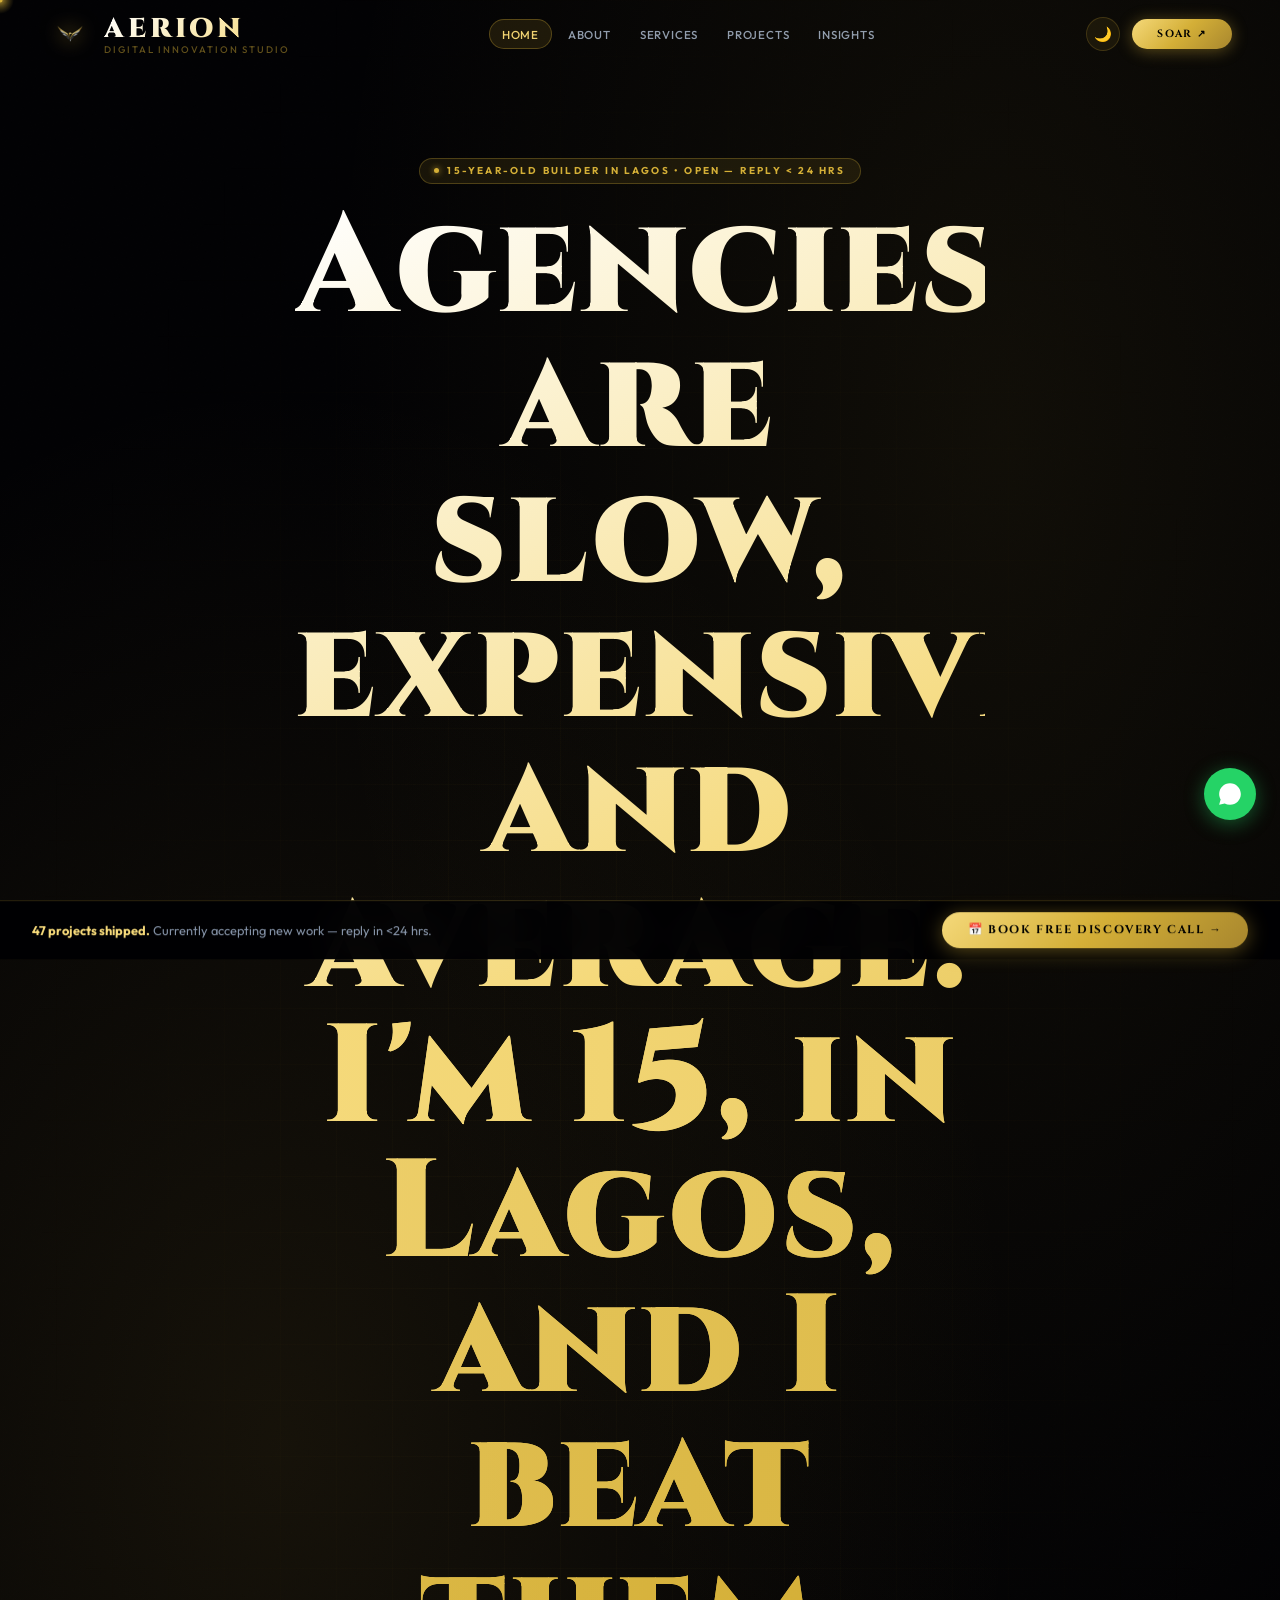
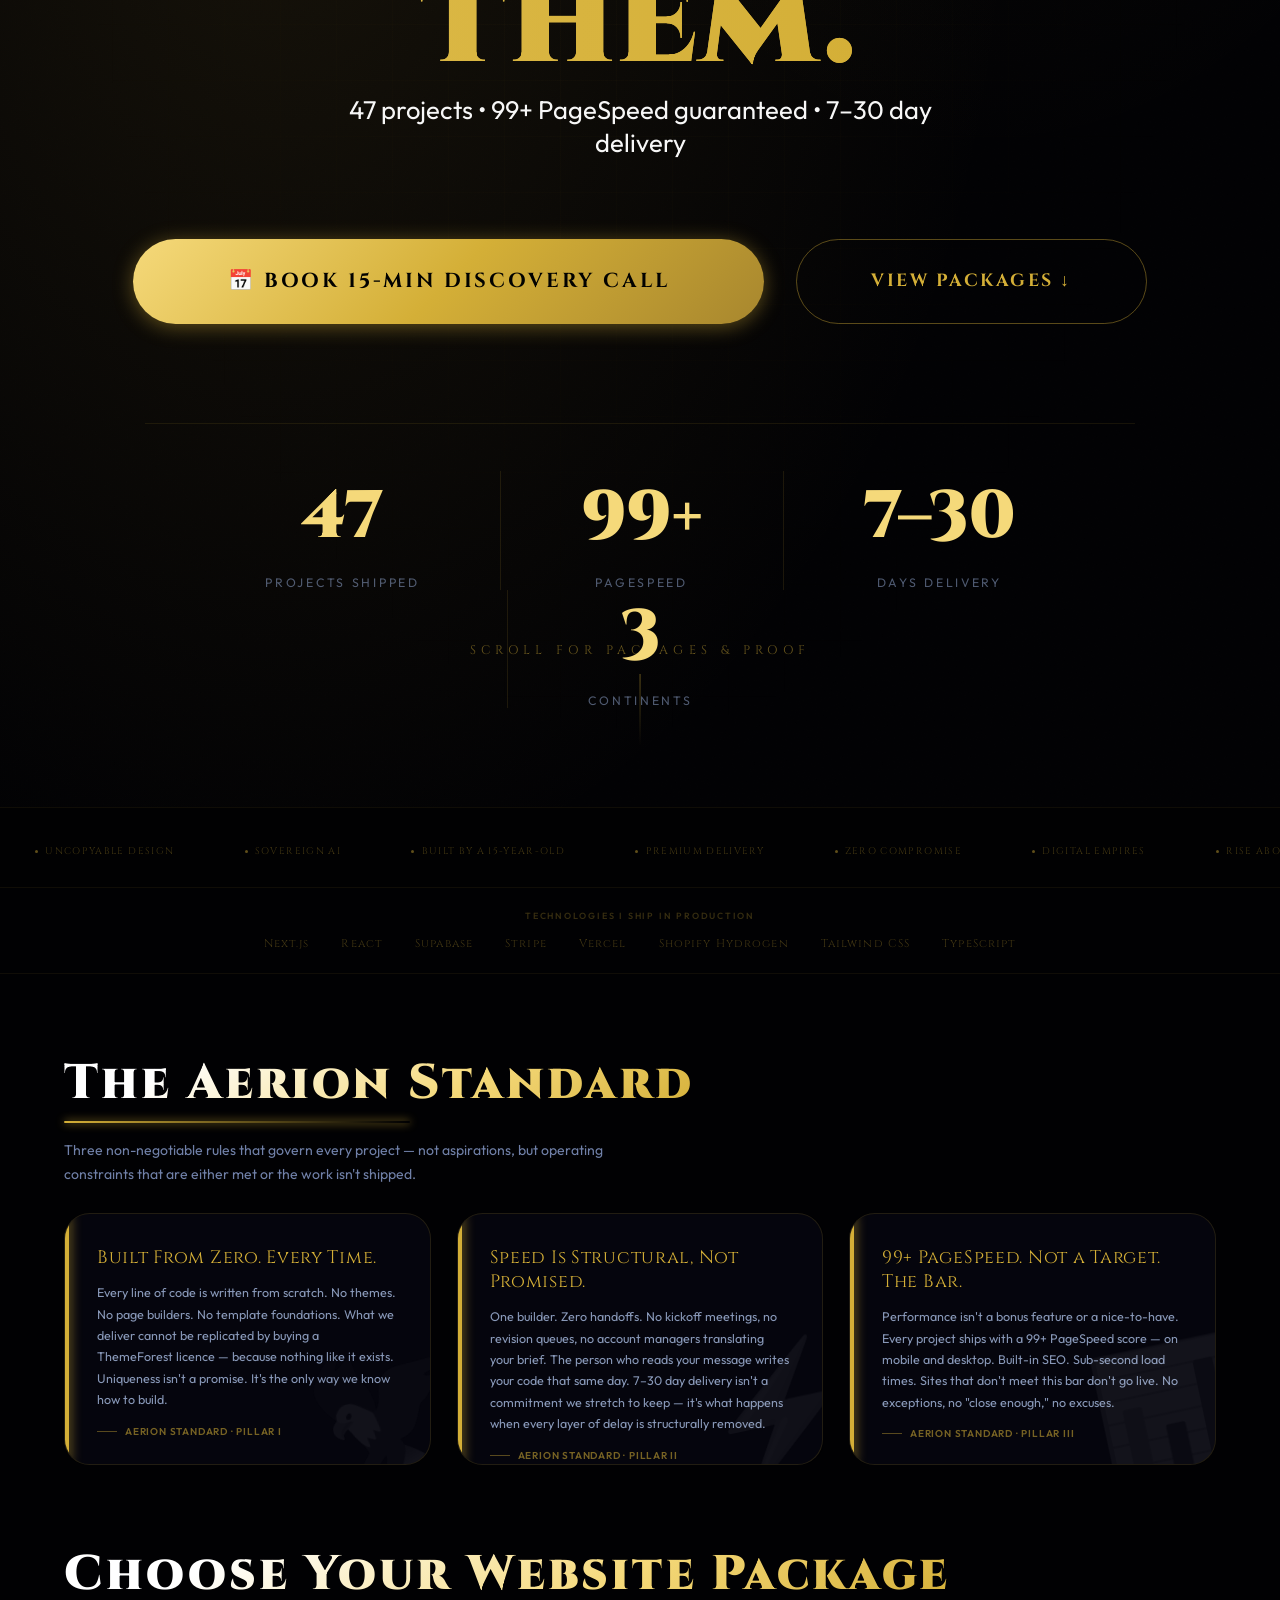
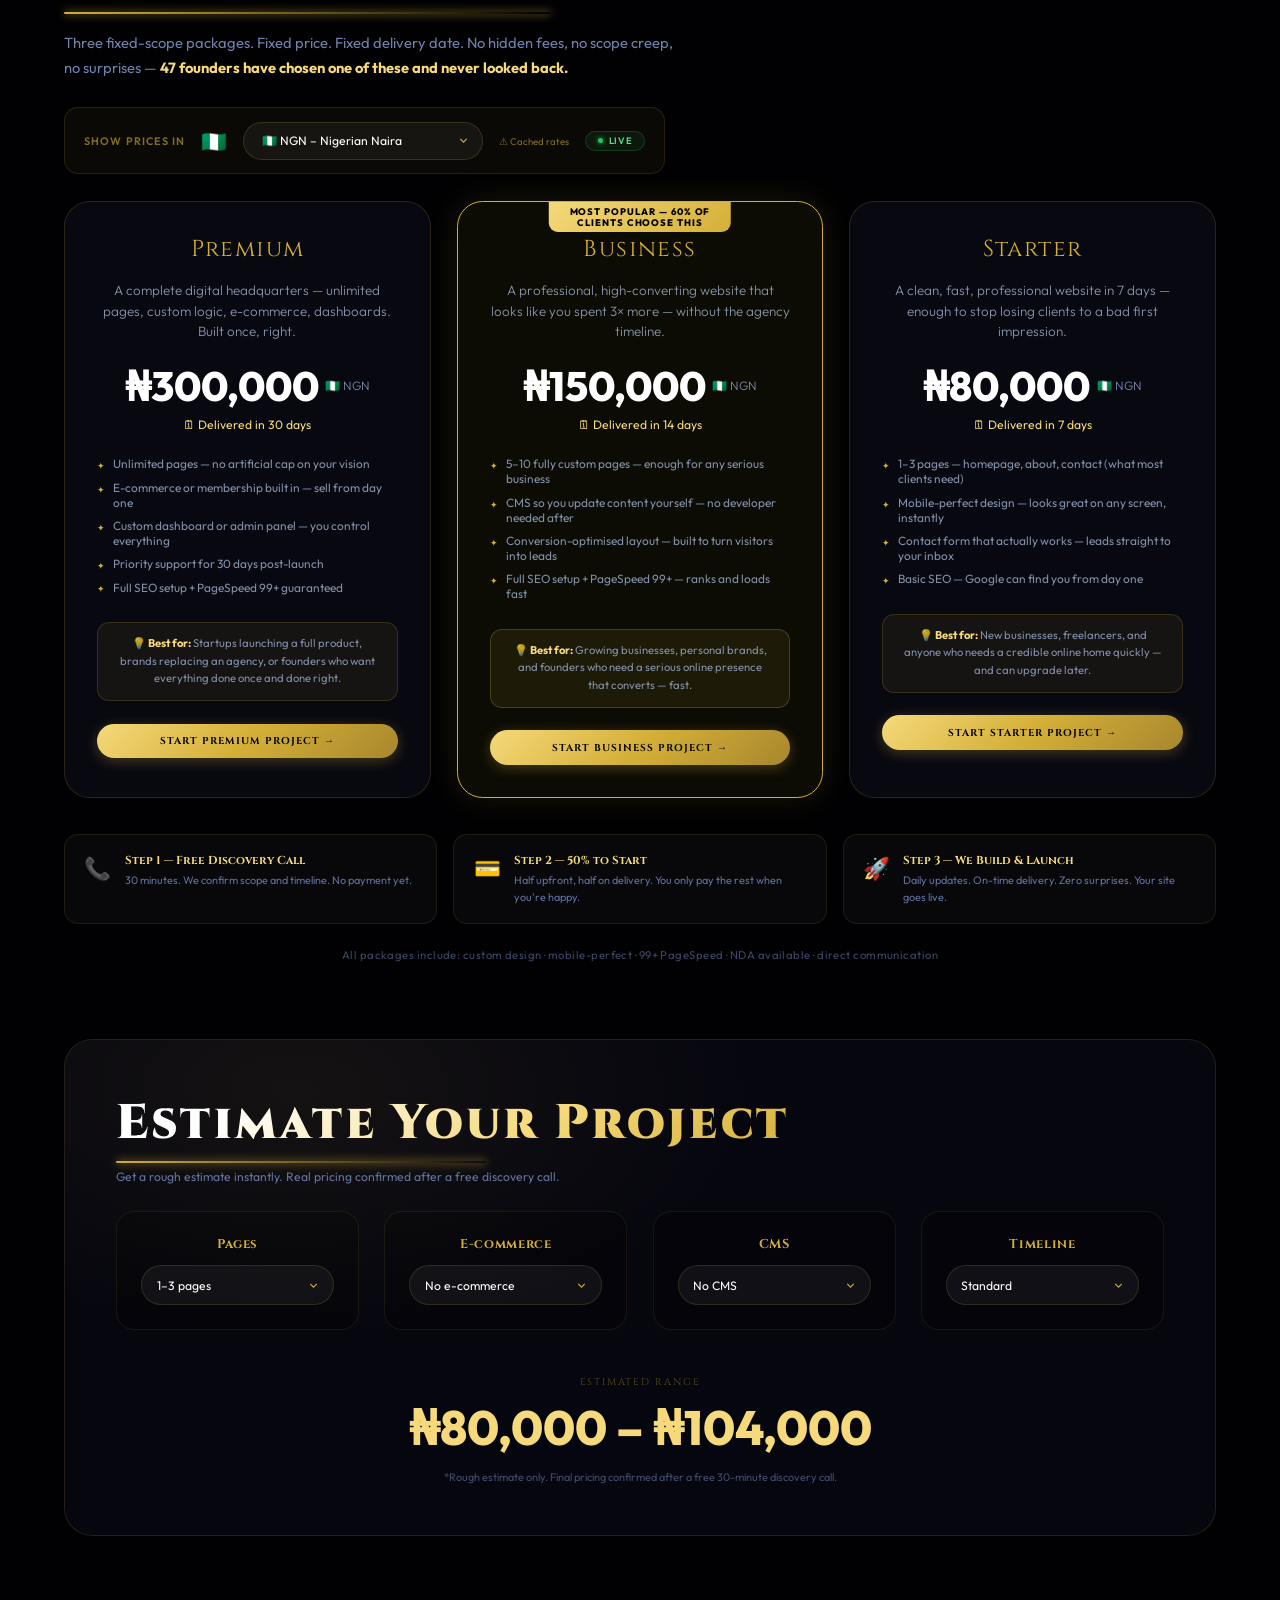
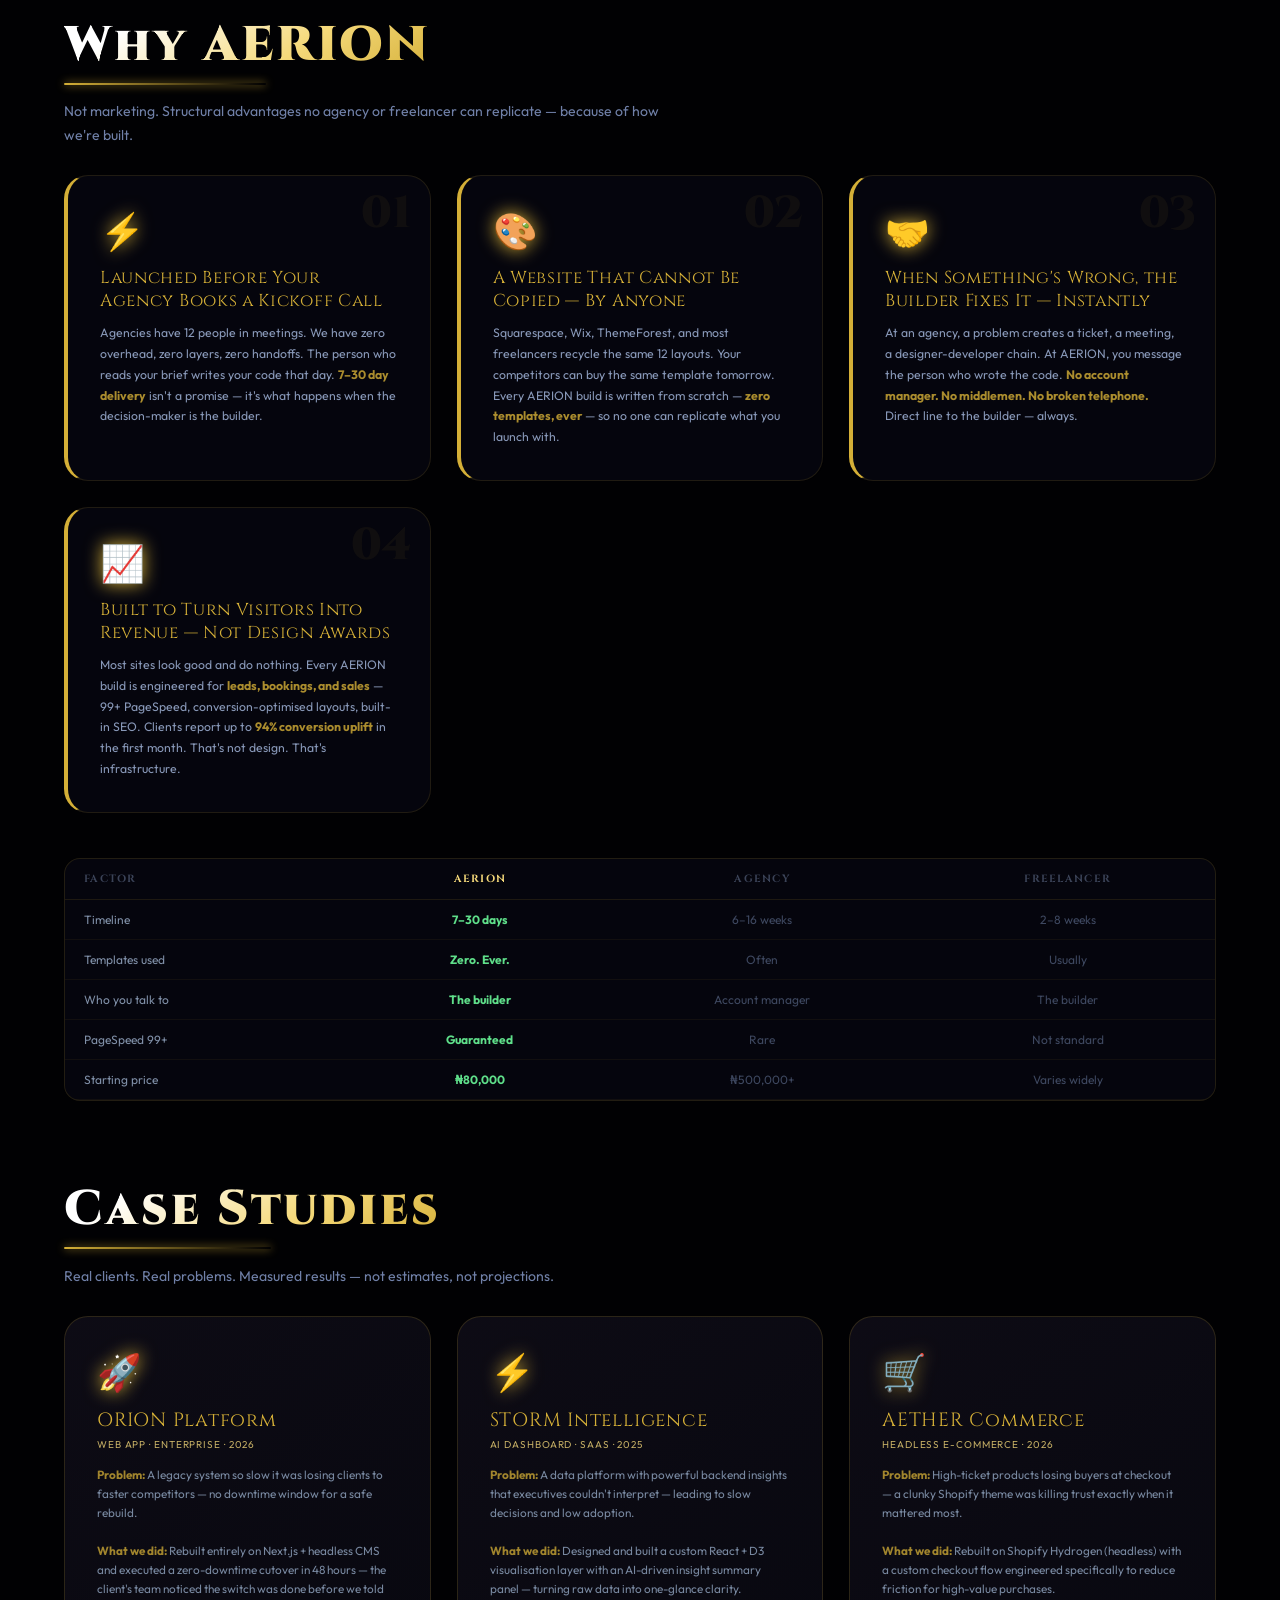
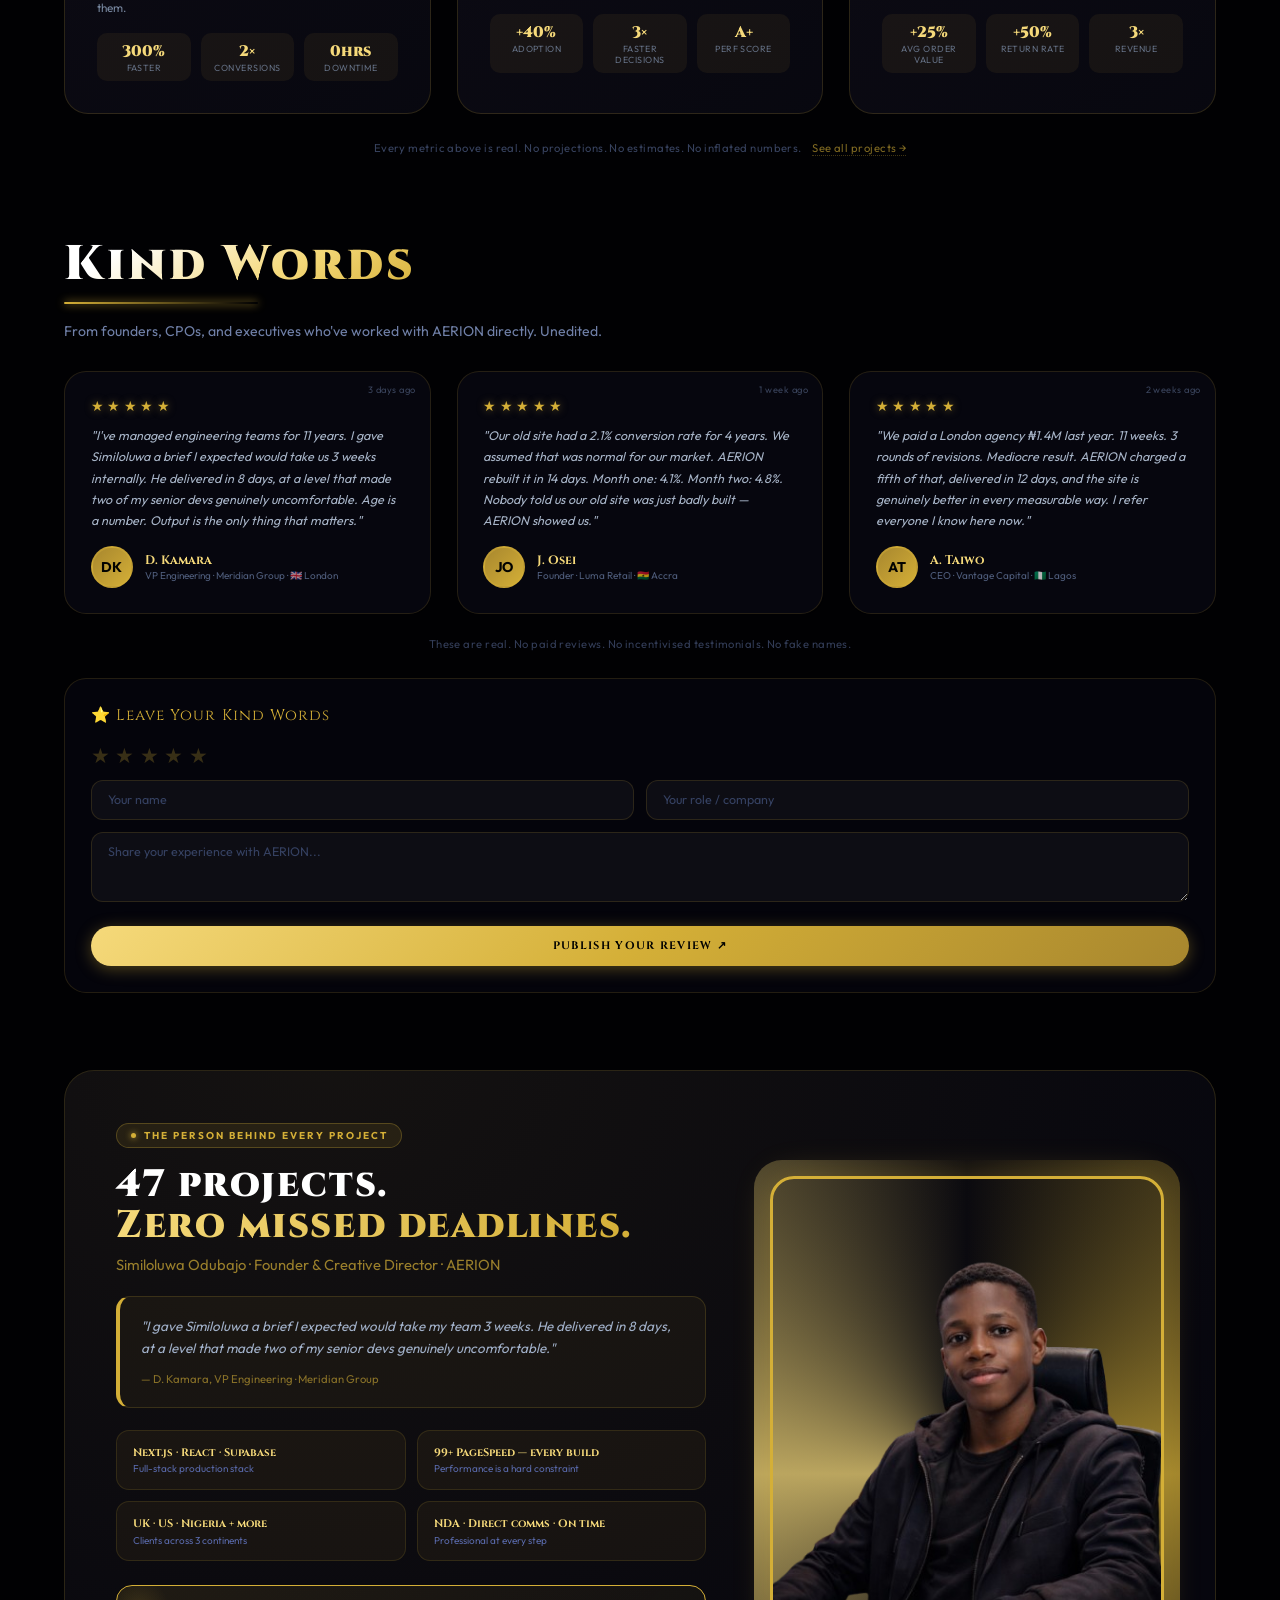
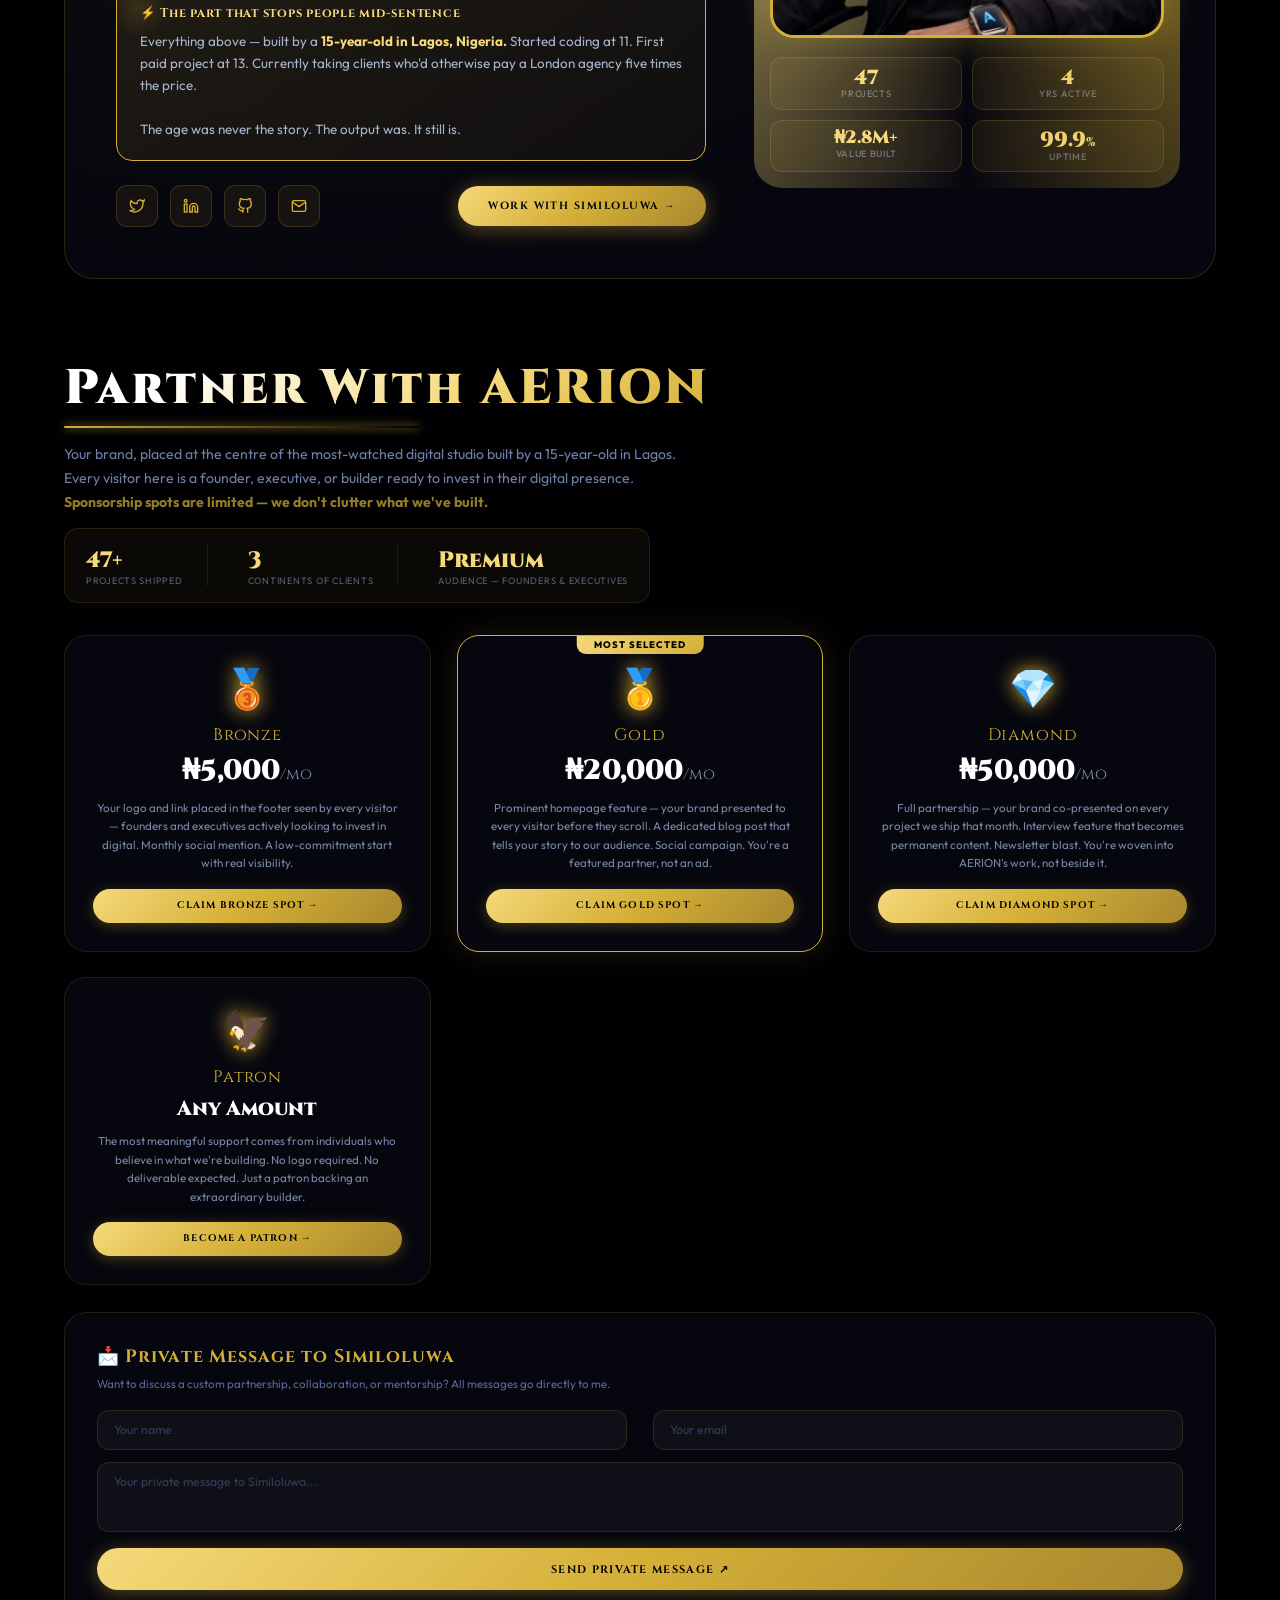
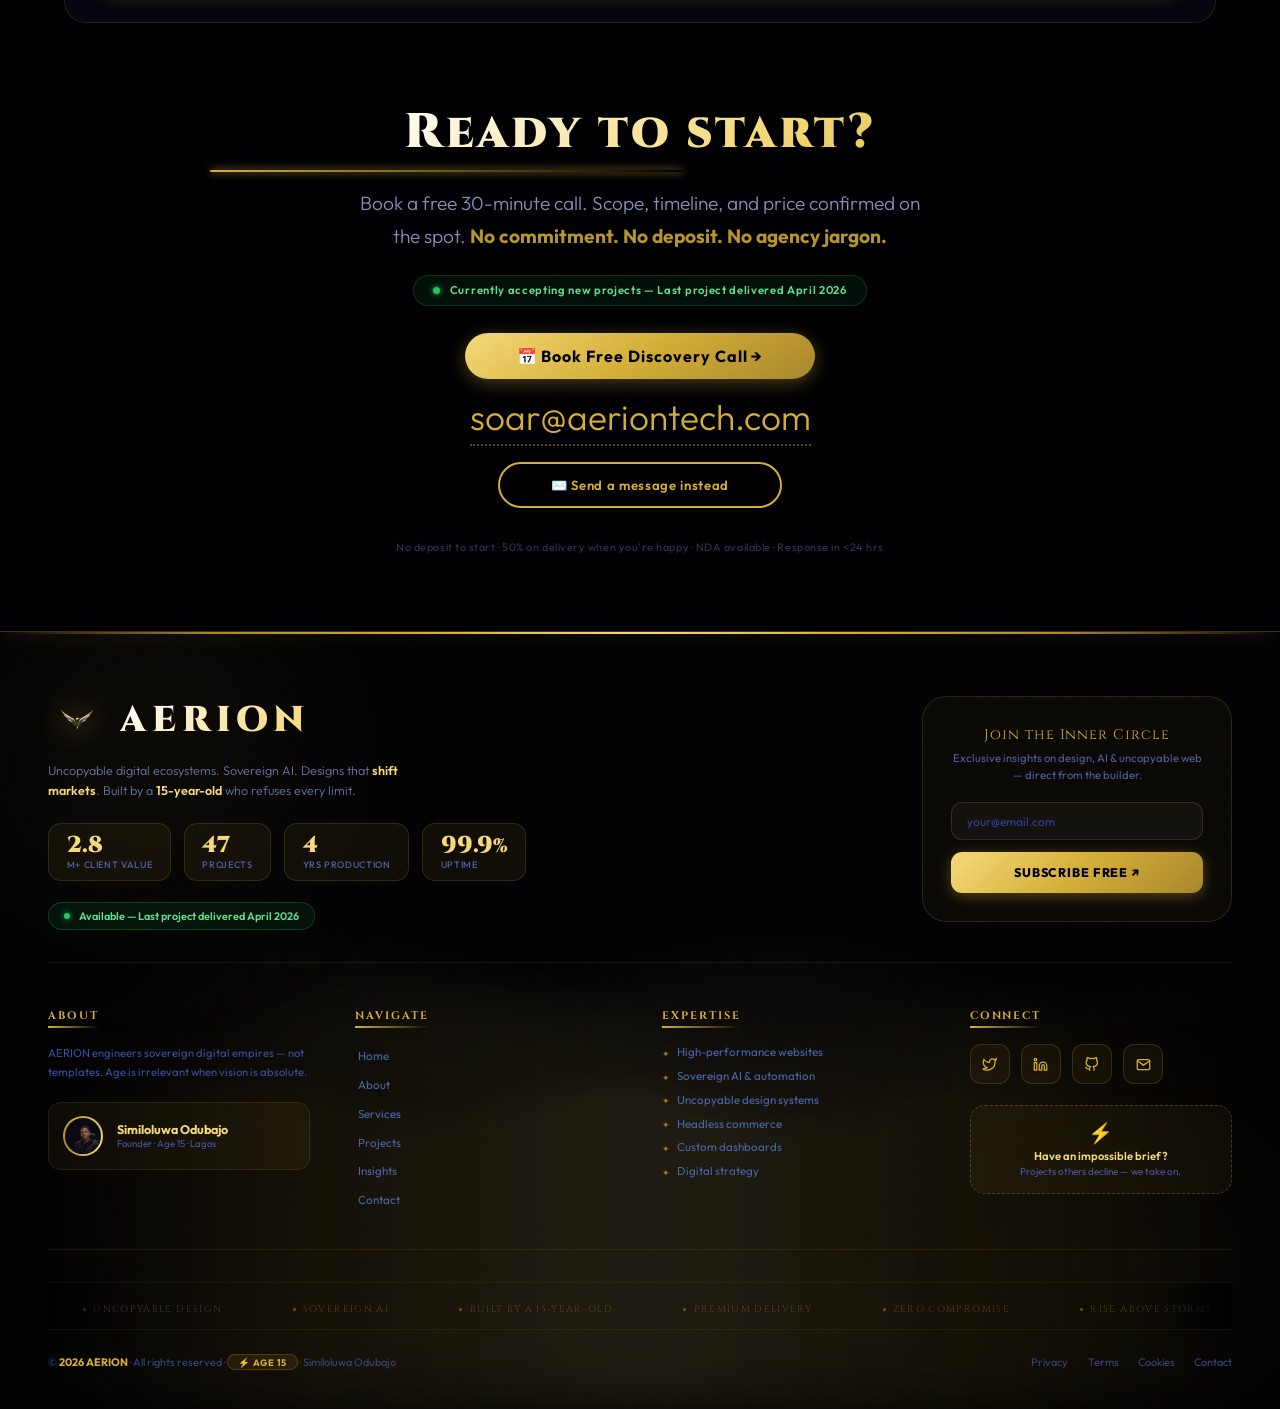
==== index.html @ d08a5869 "Update hero section text and styles in index.html" ====
<!DOCTYPE html>
<html lang="en">
<head>
<meta charset="UTF-8">
<meta name="viewport" content="width=device-width,initial-scale=1.0">
<title>AERION · Premium Custom Websites, Lagos — Rise Above Storms</title>
<meta name="description" content="Custom website design and development by Similoluwa Odubajo, Lagos. 47 projects shipped. 7–30 day delivery. 99+ PageSpeed. No templates, no agencies. Book a free discovery call.">
<meta name="keywords" content="web design Lagos, custom website Nigeria, fast website delivery, affordable web developer Nigeria, Next.js developer Lagos, premium web design Africa">
<meta property="og:title" content="AERION — Premium Custom Websites, Lagos">
<meta property="og:description" content="47 projects. 7–30 day delivery. 99+ PageSpeed. No templates, no agencies, no delays. Built by a 15-year-old from Lagos.">
<meta property="og:type" content="website">
<meta property="og:image" content="assets/sleek-golden-eagle-emblem.png">
<link rel="icon" href="assets/sleek-golden-eagle-emblem.png">

<!-- OPTIMISED FONT LOADING — no render-blocking -->
<link rel="preconnect" href="https://fonts.googleapis.com">
<link rel="preconnect" href="https://fonts.gstatic.com" crossorigin>
<link rel="preload" as="style" href="https://fonts.googleapis.com/css2?family=Cinzel:wght@700;900&family=Outfit:wght@300;400;500;700;900&display=swap" onload="this.onload=null;this.rel='stylesheet'">
<noscript><link rel="stylesheet" href="https://fonts.googleapis.com/css2?family=Cinzel:wght@700;900&family=Outfit:wght@300;400;500;700;900&display=swap"></noscript>

<style>
/* ═══════════════════════════════════════════════════════════
   AERION 2100 — WORLD-CLASS HOMEPAGE
   ═══════════════════════════════════════════════════════════ */
:root{
  --g:#D4AF37;--gl:#f5d97a;--gd:#a8872e;--gu:#fff5c0;
  --bg:#010103;--bg2:#050508;
  --glass:rgba(255,255,255,.04);--gb:rgba(212,175,55,.18);
  --sp:cubic-bezier(.34,1.56,.64,1);
  --eo:cubic-bezier(.2,.9,.4,1);
  --ec:cubic-bezier(.76,0,.24,1);
  --nh:68px;
}
*{margin:0;padding:0;box-sizing:border-box;}
html{overflow-x:hidden;scroll-behavior:smooth;}
body{background:var(--bg);color:#ecf0f8;font-family:'Outfit',sans-serif;-webkit-font-smoothing:antialiased;overflow-x:hidden;}
::selection{background:var(--g);color:#010103;}
::-webkit-scrollbar{width:4px;}
::-webkit-scrollbar-track{background:var(--bg);}
::-webkit-scrollbar-thumb{background:linear-gradient(var(--g),var(--gd));border-radius:4px;}
.ss-slide,.sa,.reveal-item{will-change:opacity,transform;}

/* ── SCROLL PROGRESS ── */
#spb{position:fixed;top:0;left:0;height:2px;width:0;background:linear-gradient(90deg,var(--gd),var(--g),var(--gl));z-index:99999;box-shadow:0 0 8px var(--g);pointer-events:none;}

/* ── CURSOR (desktop only) ── */
.co{position:fixed;width:28px;height:28px;border-radius:50%;background:radial-gradient(circle,rgba(212,175,55,.6),transparent 70%);pointer-events:none;z-index:9998;transform:translate(-50%,-50%);mix-blend-mode:screen;transition:width .15s,height .15s;}
.co.lg{width:64px;height:64px;background:radial-gradient(circle,rgba(212,175,55,.4),transparent 70%);}
.cd{position:fixed;width:5px;height:5px;border-radius:50%;background:var(--g);pointer-events:none;z-index:9999;transform:translate(-50%,-50%);box-shadow:0 0 6px var(--g);}
@media(max-width:768px){.co,.cd{display:none;}}
@media(min-width:769px){body{cursor:none;}}

/* ══ NAVBAR ══ */
.nb{position:fixed;top:0;left:0;right:0;height:var(--nh);z-index:1000;display:flex;align-items:center;justify-content:space-between;padding:0 clamp(1rem,4vw,3rem);transition:background .5s,border-color .5s,box-shadow .5s;}
.nb.on{background:rgba(1,1,3,.93);backdrop-filter:blur(24px);border-bottom:1px solid rgba(212,175,55,.2);box-shadow:0 4px 40px rgba(0,0,0,.7);}
.nb-scan{position:absolute;bottom:0;left:0;right:0;height:1px;background:linear-gradient(90deg,transparent,var(--g),var(--gl),var(--g),transparent);transform:scaleX(0);transform-origin:left;transition:transform .8s var(--eo);box-shadow:0 0 10px var(--g);}
.nb.on .nb-scan{transform:scaleX(1);}
.nb-logo{display:flex;align-items:center;gap:.75rem;text-decoration:none;flex-shrink:0;}
.nb-logo img{width:44px;height:44px;object-fit:contain;filter:drop-shadow(0 0 10px rgba(212,175,55,.8));animation:lf 4s ease-in-out infinite;}
@keyframes lf{0%,100%{transform:translateY(0);}50%{transform:translateY(-4px);filter:drop-shadow(0 0 20px rgba(212,175,55,1));}}
.nb-logo:hover img{animation:none;transform:scale(1.08) rotate(-4deg);}
.nb-txt{display:flex;flex-direction:column;line-height:1.1;}
.nb-name{font-family:'Cinzel',serif;font-size:clamp(1.2rem,2.5vw,1.7rem);font-weight:900;letter-spacing:.14em;background:linear-gradient(135deg,#fff,var(--gl),var(--g));-webkit-background-clip:text;background-clip:text;-webkit-text-fill-color:transparent;background-size:200% auto;animation:sh 5s linear infinite;}
@keyframes sh{0%{background-position:0%}100%{background-position:200%}}
.nb-sub{font-size:clamp(.48rem,.75vw,.6rem);letter-spacing:.2em;text-transform:uppercase;color:rgba(212,175,55,.45);font-weight:500;}
.nb-links{display:flex;align-items:center;gap:.2rem;}
.nb-link{color:rgba(180,195,215,.8);text-decoration:none;font-size:clamp(.72rem,.85vw,.87rem);font-weight:500;letter-spacing:.07em;text-transform:uppercase;padding:.48rem clamp(.5rem,1vw,.95rem);border-radius:40px;position:relative;transition:color .3s;white-space:nowrap;}
.nb-link::before{content:'';position:absolute;inset:0;border-radius:40px;background:rgba(212,175,55,.08);border:1px solid transparent;opacity:0;transform:scale(.85);transition:opacity .3s var(--sp),transform .3s var(--sp);}
.nb-link:hover{color:#fff;}.nb-link:hover::before{opacity:1;transform:scale(1);border-color:rgba(212,175,55,.2);}
.nb-link.act{color:var(--gl);}.nb-link.act::before{opacity:1;transform:scale(1);background:rgba(212,175,55,.12);border-color:rgba(212,175,55,.32);}
.nb-r{display:flex;align-items:center;gap:.7rem;flex-shrink:0;}
.nb-cta{position:relative;display:inline-flex;align-items:center;gap:.4rem;padding:clamp(.5rem,.9vh,.7rem) clamp(1rem,2vw,1.7rem);font-family:'Cinzel',serif;font-size:clamp(.65rem,.8vw,.8rem);font-weight:700;letter-spacing:.13em;text-transform:uppercase;color:#020200;text-decoration:none;border:none;border-radius:100px;cursor:pointer;overflow:hidden;isolation:isolate;flex-shrink:0;white-space:nowrap;background:linear-gradient(135deg,var(--gl),var(--g),var(--gd));box-shadow:0 2px 16px rgba(212,175,55,.4);transition:transform .4s var(--sp),box-shadow .4s;animation:cg 3s ease-in-out infinite;}
@keyframes cg{0%,100%{box-shadow:0 2px 16px rgba(212,175,55,.35);}50%{box-shadow:0 2px 30px rgba(212,175,55,.7),0 0 12px rgba(245,217,122,.3);}}
.nb-cta:hover{transform:translateY(-2px) scale(1.06);box-shadow:0 6px 28px rgba(212,175,55,.65);animation:none;}
.nb-thm{width:34px;height:34px;background:rgba(212,175,55,.08);border:1px solid rgba(212,175,55,.2);border-radius:50%;display:flex;align-items:center;justify-content:center;cursor:pointer;font-size:.9rem;color:var(--g);transition:all .35s var(--sp);flex-shrink:0;}
.nb-thm:hover{background:rgba(212,175,55,.2);transform:rotate(20deg) scale(1.1);}
.nb-ham{display:none;flex-direction:column;gap:5px;width:38px;height:38px;background:rgba(212,175,55,.07);border:1px solid rgba(212,175,55,.2);border-radius:11px;cursor:pointer;align-items:center;justify-content:center;flex-shrink:0;transition:all .3s var(--sp);}
.nb-ham:hover{background:rgba(212,175,55,.18);border-color:var(--g);}
.hl{display:block;height:2px;background:var(--g);border-radius:2px;transition:transform .35s cubic-bezier(.68,-.55,.265,1.55),opacity .3s,width .3s;}
.hl1{width:20px;}.hl2{width:14px;}.hl3{width:17px;}
.nb-ham.op .hl1{transform:translateY(7px) rotate(45deg);width:20px;}
.nb-ham.op .hl2{opacity:0;transform:scaleX(0);}
.nb-ham.op .hl3{transform:translateY(-7px) rotate(-45deg);width:20px;}
@media(max-width:900px){.nb-ham{display:flex;}.nb-links{display:none;}}

/* MOBILE DRAWER */
.mob-ov{position:fixed;inset:0;background:rgba(0,0,0,.75);backdrop-filter:blur(5px);z-index:1998;opacity:0;visibility:hidden;transition:.35s;}
.mob-ov.op{opacity:1;visibility:visible;}
.mob-dr{position:fixed;top:0;right:-110%;bottom:0;width:min(320px,85vw);z-index:1999;display:flex;flex-direction:column;transition:right .45s var(--sp);}
.mob-dr.op{right:0;}
.mob-bg{position:absolute;inset:0;background:rgba(2,2,5,.97);backdrop-filter:blur(28px);border-left:1px solid rgba(212,175,55,.18);}
.mob-bg::before{content:'';position:absolute;top:-80px;right:-60px;width:260px;height:260px;border-radius:50%;background:radial-gradient(circle,rgba(212,175,55,.07),transparent 70%);animation:ob 7s ease-in-out infinite;}
@keyframes ob{0%,100%{transform:scale(1);}50%{transform:scale(1.25);}}
.mob-in{position:relative;z-index:2;display:flex;flex-direction:column;height:100%;padding:0 1.8rem 1.8rem;}
.mob-hd{display:flex;align-items:center;justify-content:space-between;padding:1.4rem 0 1.6rem;border-bottom:1px solid rgba(212,175,55,.1);}
.mob-logo{display:flex;align-items:center;gap:.6rem;}
.mob-logo img{width:32px;filter:drop-shadow(0 0 8px var(--g));}
.mob-ln{font-family:'Cinzel',serif;font-size:1.1rem;font-weight:900;letter-spacing:.12em;background:linear-gradient(135deg,#fff,var(--gl));-webkit-background-clip:text;background-clip:text;-webkit-text-fill-color:transparent;}
.mob-cl{width:34px;height:34px;border-radius:10px;background:rgba(212,175,55,.08);border:1px solid rgba(212,175,55,.18);display:flex;align-items:center;justify-content:center;color:var(--g);font-size:1.1rem;cursor:pointer;transition:all .3s var(--sp);}
.mob-cl:hover{background:rgba(212,175,55,.2);transform:rotate(90deg);}
.mob-ls{flex:1;display:flex;flex-direction:column;gap:.15rem;margin-top:1.3rem;}
.mob-lk{display:flex;align-items:center;justify-content:space-between;padding:.9rem 1rem;border-radius:14px;text-decoration:none;color:rgba(180,195,215,.8);font-size:1.05rem;font-weight:500;border:1px solid transparent;transition:all .3s var(--sp);opacity:0;transform:translateX(28px);}
.mob-lk.an{opacity:1;transform:translateX(0);}
.mob-lk:hover{color:var(--gl);border-color:rgba(212,175,55,.2);background:rgba(212,175,55,.06);transform:translateX(5px);}
.mob-lk.act{color:var(--g);border-color:rgba(212,175,55,.28);background:rgba(212,175,55,.07);}
.mob-bot{padding-top:1.3rem;border-top:1px solid rgba(212,175,55,.1);display:flex;flex-direction:column;gap:.9rem;}
.mob-cta{position:relative;overflow:hidden;display:flex;align-items:center;justify-content:center;gap:.5rem;padding:.95rem;font-family:'Cinzel',serif;font-size:.8rem;font-weight:700;letter-spacing:.12em;text-transform:uppercase;color:#020200;text-decoration:none;border:none;border-radius:14px;cursor:pointer;background:linear-gradient(135deg,var(--gl),var(--g),var(--gd));box-shadow:0 4px 20px rgba(212,175,55,.38);transition:all .4s var(--sp);opacity:0;transform:translateY(18px);}
.mob-cta.an{opacity:1;transform:translateY(0);}
.mob-cta:hover{transform:translateY(-2px);box-shadow:0 8px 28px rgba(212,175,55,.55);}

/* SHARED SLIDE UTILITIES */
.sl-gn{position:absolute;inset:0;pointer-events:none;opacity:.35;background-image:url("data:image/svg+xml,%3Csvg viewBox='0 0 200 200' xmlns='http://www.w3.org/2000/svg'%3E%3Cfilter id='n'%3E%3CfeTurbulence type='fractalNoise' baseFrequency='.9' numOctaves='4' stitchTiles='stitch'/%3E%3C/filter%3E%3Crect width='100%25' height='100%25' filter='url(%23n)' opacity='.06'/%3E%3C/svg%3E");background-size:128px;}
.sl-lbl{display:inline-flex;align-items:center;gap:.5rem;font-size:clamp(.6rem,.78vw,.72rem);font-weight:700;letter-spacing:.22em;text-transform:uppercase;color:var(--g);background:rgba(212,175,55,.1);border:1px solid rgba(212,175,55,.28);border-radius:40px;padding:.33rem .9rem;margin-bottom:clamp(.6rem,1.5vh,1rem);}
.sl-lbl-dot{width:5px;height:5px;border-radius:50%;background:var(--g);box-shadow:0 0 6px var(--g);animation:dp 1.8s ease-in-out infinite;}
@keyframes dp{0%,100%{transform:scale(1);}50%{transform:scale(1.7);box-shadow:0 0 10px var(--g);}}
@keyframes saAvail{from{opacity:0;transform:translateY(20px);filter:blur(4px);}to{opacity:1;transform:translateY(0);filter:blur(0);}}
.sl-h{font-family:'Cinzel',serif;font-size:clamp(1.8rem,5.5vw,5rem);font-weight:900;line-height:1.04;letter-spacing:.02em;background:linear-gradient(150deg,#fff 0%,var(--gl) 42%,var(--g) 78%,var(--gd) 100%);-webkit-background-clip:text;background-clip:text;-webkit-text-fill-color:transparent;background-size:200% auto;animation:sh 6s linear infinite;margin-bottom:clamp(.6rem,1.5vh,1.2rem);}
.sl-accent{-webkit-text-fill-color:transparent;background:linear-gradient(90deg,var(--g),var(--gl));-webkit-background-clip:text;background-clip:text;}
.sl-p{font-size:clamp(.8rem,1.35vw,1.1rem);font-weight:300;color:rgba(190,205,230,.84);line-height:1.74;max-width:560px;margin-bottom:clamp(1rem,2.5vh,2rem);}
.sl-btn{position:relative;display:inline-flex;align-items:center;gap:.45rem;padding:clamp(.62rem,1.2vh,.85rem) clamp(1.2rem,2.2vw,2rem);font-family:'Cinzel',serif;font-size:clamp(.62rem,.78vw,.77rem);font-weight:700;letter-spacing:.14em;text-transform:uppercase;color:#020200;text-decoration:none;border:none;border-radius:100px;cursor:pointer;overflow:hidden;background:linear-gradient(135deg,var(--gl),var(--g),var(--gd));box-shadow:0 3px 20px rgba(212,175,55,.42);transition:all .4s var(--sp);}
.sl-btn::before{content:'';position:absolute;top:0;left:-80%;width:50%;height:100%;background:linear-gradient(90deg,transparent,rgba(255,255,255,.5),transparent);transform:skewX(-15deg);transition:left .55s;}
.sl-btn:hover{transform:translateY(-3px) scale(1.05);box-shadow:0 9px 32px rgba(212,175,55,.6);}.sl-btn:hover::before{left:130%;}
.sl-btn-g{display:inline-flex;align-items:center;gap:.45rem;padding:clamp(.62rem,1.2vh,.85rem) clamp(1.2rem,2.2vw,2rem);font-family:'Cinzel',serif;font-size:clamp(.62rem,.78vw,.77rem);font-weight:700;letter-spacing:.14em;text-transform:uppercase;color:var(--g);text-decoration:none;border:1.5px solid rgba(212,175,55,.42);border-radius:100px;cursor:pointer;overflow:hidden;background:transparent;transition:all .4s var(--sp);position:relative;}
.sl-btn-g::before{content:'';position:absolute;inset:0;background:linear-gradient(135deg,var(--gl),var(--g));opacity:0;transition:opacity .35s;z-index:-1;}
.sl-btn-g:hover{color:#020200;border-color:transparent;transform:translateY(-3px);}.sl-btn-g:hover::before{opacity:1;}
.sl-btns{display:flex;flex-wrap:wrap;gap:.8rem;align-items:center;}
.sl-card{background:rgba(255,255,255,.04);border:1px solid rgba(212,175,55,.14);border-radius:clamp(12px,1.8vw,20px);padding:clamp(1rem,2vw,1.8rem);transition:all .4s var(--sp);position:relative;overflow:hidden;}
.sl-card::before{content:'';position:absolute;inset:0;background:linear-gradient(145deg,rgba(212,175,55,.08),transparent);opacity:0;transition:opacity .3s;}
.sl-card:hover{border-color:var(--g);transform:translateY(-5px);box-shadow:0 14px 42px rgba(212,175,55,.16);}.sl-card:hover::before{opacity:1;}

/* ══ SECTIONS ══ */
.sec{max-width:1380px;margin:0 auto;padding:clamp(3.5rem,6vw,6rem) clamp(1.2rem,5vw,4rem);}
.sec+.sec{padding-top:0;}

/* REVEAL SYSTEM */
.rv{opacity:0;transform:translateY(36px);filter:blur(3px);transition:opacity .85s var(--eo),transform .85s var(--eo),filter .7s ease;}
.rv.vs{opacity:1;transform:translateY(0);filter:blur(0);}
.rv-l{opacity:0;transform:translateX(-36px);filter:blur(3px);transition:opacity .85s var(--eo),transform .85s var(--eo),filter .7s ease;}
.rv-l.vs{opacity:1;transform:translateX(0);filter:blur(0);}
.rv-r{opacity:0;transform:translateX(36px);filter:blur(3px);transition:opacity .85s var(--eo),transform .85s var(--eo),filter .7s ease;}
.rv-r.vs{opacity:1;transform:translateX(0);filter:blur(0);}
.sg>*{opacity:0;transform:translateY(28px);filter:blur(3px);transition:opacity .72s var(--eo),transform .72s var(--eo),filter .6s ease;}
.sg.vs>*{opacity:1;transform:translateY(0);filter:blur(0);}
.sg.vs>*:nth-child(1){transition-delay:0s;}.sg.vs>*:nth-child(2){transition-delay:.08s;}.sg.vs>*:nth-child(3){transition-delay:.16s;}.sg.vs>*:nth-child(4){transition-delay:.24s;}.sg.vs>*:nth-child(5){transition-delay:.32s;}.sg.vs>*:nth-child(6){transition-delay:.4s;}

/* SEC HEADING */
.sh{font-family:'Cinzel',serif;font-size:clamp(1.7rem,3.8vw,3.2rem);font-weight:900;background:linear-gradient(145deg,#fff 18%,var(--gl) 62%,var(--g) 100%);-webkit-background-clip:text;background-clip:text;-webkit-text-fill-color:transparent;letter-spacing:.06em;margin-bottom:clamp(1.2rem,2.5vh,2rem);position:relative;display:inline-block;}
.sh::after{content:'';position:absolute;bottom:-7px;left:0;width:0;height:2px;background:linear-gradient(90deg,var(--g),transparent);border-radius:2px;transition:width .9s var(--eo);box-shadow:0 0 8px var(--g);}
.sh.vs::after{width:55%;}

/* MARQUEE */
.mq{overflow:hidden;white-space:nowrap;padding:1.8rem 0;background:rgba(0,0,0,.22);border-top:1px solid rgba(212,175,55,.07);border-bottom:1px solid rgba(212,175,55,.07);}
.mq-in{display:inline-block;animation:mq 24s linear infinite;}
@keyframes mq{0%{transform:translateX(0);}100%{transform:translateX(-50%);}}
.mq-it{display:inline-flex;align-items:center;gap:.45rem;margin:0 2.2rem;font-family:'Cinzel',serif;font-size:clamp(.58rem,.75vw,.68rem);letter-spacing:.14em;text-transform:uppercase;color:rgba(212,175,55,.3);}
.mq-d{width:3px;height:3px;background:var(--g);border-radius:50%;opacity:.45;}

/* AERION STANDARD */
.std-grid{display:grid;grid-template-columns:repeat(auto-fit,minmax(clamp(220px,28vw,300px),1fr));gap:clamp(1.2rem,2vw,2rem);margin-top:clamp(1.5rem,3vh,2.5rem);}
.std-card{position:relative;overflow:hidden;border-radius:clamp(16px,2vw,26px);border:1px solid rgba(212,175,55,.14);background:rgba(8,8,18,.72);backdrop-filter:blur(12px);cursor:default;transition:border-color .5s,box-shadow .5s;min-height:clamp(200px,28vh,280px);}
.std-card:hover{border-color:var(--g);box-shadow:0 18px 55px rgba(0,0,0,.45),0 0 35px rgba(212,175,55,.12);}
/* Mobile: skip icon phase, show content immediately */
@media(max-width:768px){
  .std-icon-phase{display:none!important;}
  .std-content{transform:translateY(0)!important;opacity:1!important;position:relative!important;min-height:clamp(200px,28vh,280px);}
}
.std-icon-phase{position:absolute;inset:0;display:flex;align-items:center;justify-content:center;z-index:2;transition:opacity .6s var(--ec),transform .6s var(--ec);}
.std-icon-phase.hidden{opacity:0;transform:translateY(-60px);}
.std-icon-big{font-size:clamp(3.5rem,6vw,5.5rem);filter:drop-shadow(0 0 18px var(--g));animation:rf 4s ease-in-out infinite;}
.std-content{position:absolute;inset:0;padding:clamp(1.4rem,2.5vw,2.2rem);z-index:3;display:flex;flex-direction:column;transition:opacity .6s var(--ec),transform .6s var(--ec);transform:translateY(100%);opacity:0;}
.std-content.shown{transform:translateY(0);opacity:1;}
.std-bg-icon{position:absolute;right:-10%;bottom:-10%;font-size:clamp(6rem,10vw,9rem);opacity:.06;pointer-events:none;z-index:1;transform:rotate(-12deg);filter:grayscale(1);}
.std-left{position:absolute;left:0;top:0;bottom:0;width:4px;background:var(--g);box-shadow:0 0 12px var(--g);transition:width .4s var(--sp);}
.std-card:hover .std-left{width:6px;}
.std-title{font-family:'Cinzel',serif;font-size:clamp(.95rem,1.4vw,1.25rem);color:var(--g);margin-bottom:.75rem;letter-spacing:.04em;}
.std-body{color:#8898b8;line-height:1.7;font-size:clamp(.78rem,.98vw,.92rem);}
.std-badge{margin-top:auto;padding-top:.9rem;display:flex;align-items:center;gap:.5rem;font-size:clamp(.62rem,.78vw,.72rem);color:rgba(212,175,55,.55);letter-spacing:.08em;text-transform:uppercase;font-weight:600;}
.std-badge::before{content:'';width:20px;height:1px;background:rgba(212,175,55,.4);}

/* CALCULATOR */
.calc-wrap{position:relative;border-radius:clamp(16px,2.5vw,28px);overflow:hidden;background:rgba(8,8,18,.85);backdrop-filter:blur(18px);border:1px solid rgba(212,175,55,.15);padding:clamp(2rem,4vw,3.5rem);}
.calc-wrap::before{content:'';position:absolute;top:-40%;left:-20%;width:80%;height:100%;background:radial-gradient(ellipse,rgba(212,175,55,.07),transparent 70%);pointer-events:none;}
.calc-grid{display:grid;grid-template-columns:repeat(auto-fit,minmax(clamp(130px,18vw,190px),1fr));gap:clamp(1rem,2vw,1.8rem);margin:clamp(1.5rem,3vh,2.5rem) 0;}
.calc-opt{background:rgba(0,0,0,.3);border-radius:clamp(12px,1.5vw,18px);padding:clamp(1rem,2vw,1.5rem);text-align:center;border:1px solid rgba(212,175,55,.1);transition:border-color .35s;}
.calc-opt:hover{border-color:rgba(212,175,55,.3);}
.calc-opt h4{font-family:'Cinzel',serif;color:var(--g);margin-bottom:.75rem;font-size:clamp(.78rem,1vw,.92rem);letter-spacing:.05em;}
.calc-sel{width:100%;padding:.7rem .9rem;background:rgba(255,255,255,.05);border:1px solid rgba(212,175,55,.16);border-radius:40px;color:#fff;font-family:'Outfit',sans-serif;font-size:clamp(.75rem,.95vw,.88rem);cursor:pointer;appearance:none;background-image:url("data:image/svg+xml,%3Csvg xmlns='http://www.w3.org/2000/svg' width='14' height='14' viewBox='0 0 24 24' fill='none' stroke='%23D4AF37' stroke-width='2'%3E%3Cpolyline points='6 9 12 15 18 9'%3E%3C/polyline%3E%3C/svg%3E");background-repeat:no-repeat;background-position:right .8rem center;background-size:13px;padding-right:2rem;transition:border-color .3s;}
.calc-sel:focus{outline:none;border-color:var(--g);}
.calc-result{text-align:center;font-size:clamp(1.8rem,4vw,3rem);font-weight:800;color:var(--gl);font-family:'Outfit',sans-serif;padding:clamp(1rem,2vh,1.8rem) 0 0;position:relative;}
.calc-result::before{content:'Estimated Range';display:block;font-family:'Cinzel',serif;font-size:clamp(.6rem,.78vw,.72rem);letter-spacing:.18em;text-transform:uppercase;color:rgba(212,175,55,.4);margin-bottom:.5rem;font-weight:400;}
.calc-note{text-align:center;color:rgba(80,95,135,.8);font-size:clamp(.68rem,.85vw,.78rem);margin-top:.8rem;}

/* CURRENCY */
.curr-sel{background:rgba(255,255,255,.05);border:1px solid rgba(212,175,55,.18);border-radius:40px;padding:.65rem 2.2rem .65rem 1.1rem;color:#fff;font-family:'Outfit',sans-serif;font-size:clamp(.75rem,.95vw,.88rem);cursor:pointer;appearance:none;background-image:url("data:image/svg+xml,%3Csvg xmlns='http://www.w3.org/2000/svg' width='14' height='14' viewBox='0 0 24 24' fill='none' stroke='%23D4AF37' stroke-width='2'%3E%3Cpolyline points='6 9 12 15 18 9'%3E%3C/polyline%3E%3C/svg%3E");background-repeat:no-repeat;background-position:right .8rem center;background-size:13px;transition:border-color .3s;min-width:clamp(200px,28vw,280px);}
.curr-sel:focus{outline:none;border-color:var(--g);}
.curr-ldot{width:5px;height:5px;border-radius:50%;background:#22c55e;box-shadow:0 0 5px #22c55e;animation:dp 1.8s ease-in-out infinite;}
@keyframes fw{0%,100%{transform:skewX(0deg);}25%{transform:skewX(-2deg);}75%{transform:skewX(2deg);}}

/* WHY AERION */
.why-grid{display:grid;grid-template-columns:repeat(auto-fit,minmax(clamp(220px,28vw,310px),1fr));gap:clamp(1.2rem,2vw,2rem);margin-top:clamp(1.5rem,3vh,2.5rem);}
.why-card{position:relative;padding:clamp(1.5rem,2.5vw,2.3rem);background:rgba(8,8,18,.72);backdrop-filter:blur(12px);border-radius:clamp(14px,2vw,24px);border:1px solid rgba(212,175,55,.13);border-left:4px solid var(--g);transition:all .5s var(--sp);overflow:hidden;}
.why-card::after{content:'';position:absolute;inset:0;background:radial-gradient(ellipse at 0% 0%,rgba(212,175,55,.07),transparent 60%);opacity:0;transition:opacity .4s;}
.why-card:hover{border-left-width:6px;transform:translateY(-5px) translateX(2px);box-shadow:0 16px 50px rgba(0,0,0,.4),0 0 22px rgba(212,175,55,.1);}.why-card:hover::after{opacity:1;}
.why-num{position:absolute;top:1rem;right:1.2rem;font-family:'Cinzel',serif;font-size:clamp(2rem,3.5vw,3.5rem);font-weight:900;color:rgba(212,175,55,.06);line-height:1;}
.why-icon{font-size:clamp(1.8rem,2.8vw,2.5rem);margin-bottom:.8rem;display:block;filter:drop-shadow(0 0 9px var(--g));animation:rf 5s ease-in-out infinite;}
.why-title{font-family:'Cinzel',serif;color:var(--g);font-size:clamp(.95rem,1.35vw,1.22rem);display:block;margin-bottom:.7rem;letter-spacing:.04em;}
.why-body{color:#8898b8;font-size:clamp(.76rem,.96vw,.9rem);line-height:1.7;}

/* PACKAGES */
.pkg-grid{display:grid;grid-template-columns:repeat(auto-fit,minmax(clamp(240px,28vw,320px),1fr));gap:clamp(1.2rem,2vw,2rem);margin-top:clamp(1.5rem,3vh,2.5rem);}
.pkg-card{position:relative;background:rgba(10,10,20,.88);backdrop-filter:blur(18px);border:1px solid rgba(212,175,55,.17);border-radius:clamp(16px,2vw,26px);padding:clamp(1.5rem,2.5vw,2.5rem);text-align:center;transition:all .5s var(--sp);overflow:hidden;}
.pkg-card::before{content:'';position:absolute;bottom:-35%;left:-15%;width:130%;height:120%;background:radial-gradient(ellipse,rgba(212,175,55,.05),transparent 60%);opacity:0;transition:opacity .5s;}
.pkg-card:hover{border-color:var(--g);transform:translateY(-10px) scale(1.018);box-shadow:0 24px 70px rgba(0,0,0,.5),0 0 40px rgba(212,175,55,.16);}.pkg-card:hover::before{opacity:1;}
.pkg-card.feat{border-color:var(--g);background:rgba(14,12,5,.92);box-shadow:0 0 36px rgba(212,175,55,.13);}
.pkg-badge{position:absolute;top:-1px;left:50%;transform:translateX(-50%);background:linear-gradient(135deg,var(--gl),var(--g));color:#020200;font-size:clamp(.58rem,.74vw,.68rem);font-weight:800;letter-spacing:.1em;text-transform:uppercase;padding:.26rem 1.1rem;border-radius:0 0 9px 9px;}
.pkg-name{font-family:'Cinzel',serif;font-size:clamp(1.2rem,1.8vw,1.55rem);color:var(--g);margin-bottom:.9rem;letter-spacing:.06em;}
.pkg-price{font-size:clamp(1.8rem,3.2vw,2.7rem);font-weight:800;color:#fff;margin-bottom:.35rem;display:flex;align-items:center;justify-content:center;gap:.38rem;flex-wrap:wrap;}
.pkg-price span{font-size:clamp(.75rem,.95vw,.9rem);font-weight:300;color:#7888a8;}
.pkg-del{font-size:clamp(.75rem,.95vw,.88rem);color:var(--gl);margin-bottom:1.5rem;}
.pkg-feats{list-style:none;margin-bottom:1.7rem;text-align:left;}
.pkg-feats li{color:#8090a8;margin-bottom:.52rem;display:flex;align-items:flex-start;gap:.52rem;font-size:clamp(.73rem,.93vw,.88rem);}
.pkg-feats li::before{content:'✦';color:var(--g);font-size:.58rem;margin-top:.24rem;flex-shrink:0;}
.pkg-btn{position:relative;display:inline-flex;align-items:center;justify-content:center;gap:.45rem;padding:clamp(.65rem,1.1vh,.85rem) clamp(1rem,1.8vw,1.8rem);font-family:'Cinzel',serif;font-size:clamp(.62rem,.78vw,.76rem);font-weight:700;letter-spacing:.1em;text-transform:uppercase;color:#020200;text-decoration:none;border:none;border-radius:100px;cursor:pointer;overflow:hidden;background:linear-gradient(135deg,var(--gl),var(--g),var(--gd));box-shadow:0 3px 14px rgba(212,175,55,.3);transition:all .4s var(--sp);width:100%;}
.pkg-btn::before{content:'';position:absolute;top:0;left:-80%;width:50%;height:100%;background:linear-gradient(90deg,transparent,rgba(255,255,255,.42),transparent);transform:skewX(-15deg);transition:left .55s;}
.pkg-btn:hover{transform:translateY(-2px) scale(1.02);box-shadow:0 7px 26px rgba(212,175,55,.42);}.pkg-btn:hover::before{left:130%;}

/* COMPARISON TABLE */
.cmp-table{width:100%;border-collapse:collapse;min-width:480px;}
.cmp-table thead th{padding:.8rem 1rem;font-family:'Cinzel',serif;font-size:clamp(.65rem,.82vw,.76rem);letter-spacing:.12em;text-transform:uppercase;border-bottom:1px solid rgba(212,175,55,.12);}
.cmp-table thead th:first-child{text-align:left;color:rgba(212,175,55,.45);}
.cmp-table thead th:nth-child(2){color:var(--gl);}
.cmp-table thead th:not(:nth-child(2)){color:rgba(140,160,200,.4);}
.cmp-table tbody tr{border-bottom:1px solid rgba(212,175,55,.06);}
.cmp-table tbody td{padding:.72rem 1rem;font-size:clamp(.74rem,.94vw,.88rem);}
.cmp-table tbody td:first-child{color:#8090a8;}
.cmp-table tbody td:nth-child(2){font-weight:700;color:#5fdf8a;text-align:center;}
.cmp-table tbody td:not(:first-child):not(:nth-child(2)){color:rgba(120,140,180,.5);text-align:center;}

/* CASE STUDIES */
.cs-grid{display:grid;grid-template-columns:repeat(auto-fit,minmax(clamp(240px,30vw,340px),1fr));gap:clamp(1.2rem,2vw,2rem);margin-top:clamp(1.5rem,3vh,2.5rem);}
.cs-card{position:relative;background:linear-gradient(145deg,rgba(14,12,22,.94),rgba(8,8,16,.97));border-radius:clamp(14px,2vw,24px);padding:clamp(1.5rem,2.5vw,2.3rem);border:1px solid rgba(212,175,55,.17);transition:all .5s var(--sp);cursor:pointer;overflow:hidden;}
.cs-card::before{content:'';position:absolute;top:0;left:0;right:0;height:2px;background:linear-gradient(90deg,var(--gd),var(--g),var(--gl));transform:scaleX(0);transform-origin:left;transition:transform .55s var(--sp);}
.cs-card::after{content:'';position:absolute;bottom:-40%;right:-20%;width:80%;height:100%;background:radial-gradient(ellipse,rgba(212,175,55,.04),transparent 70%);opacity:0;transition:opacity .5s;}
.cs-card:hover{border-color:var(--g);transform:translateY(-8px);box-shadow:0 22px 60px rgba(0,0,0,.5),0 0 30px rgba(212,175,55,.14);}.cs-card:hover::before{transform:scaleX(1);}.cs-card:hover::after{opacity:1;}
.cs-icon{font-size:clamp(1.8rem,2.8vw,2.5rem);margin-bottom:.8rem;display:block;filter:drop-shadow(0 0 9px var(--g));}
.cs-title{font-family:'Cinzel',serif;font-size:clamp(1rem,1.5vw,1.35rem);color:var(--g);margin-bottom:.35rem;letter-spacing:.04em;}
.cs-tag{font-size:clamp(.62rem,.78vw,.72rem);color:var(--gl);opacity:.78;margin-bottom:.85rem;text-transform:uppercase;letter-spacing:.09em;}
.cs-body{color:#7888a0;font-size:clamp(.72rem,.92vw,.86rem);line-height:1.62;}
.cs-metrics{display:grid;grid-template-columns:repeat(3,1fr);gap:.6rem;margin-top:1rem;}
.cs-m{background:rgba(212,175,55,.07);border-radius:10px;padding:.5rem .4rem;text-align:center;}
.cs-mn{font-family:'Cinzel',serif;font-size:clamp(.8rem,1.2vw,1.1rem);font-weight:900;color:var(--gl);}
.cs-ml{font-size:clamp(.56rem,.7vw,.66rem);color:rgba(140,160,190,.65);letter-spacing:.05em;text-transform:uppercase;}

/* KIND WORDS */
.kw-grid{display:grid;grid-template-columns:repeat(auto-fill,minmax(clamp(260px,30vw,360px),1fr));gap:clamp(1.2rem,2vw,1.8rem);margin-top:clamp(1.5rem,3vh,2.5rem);max-height:600px;overflow-y:auto;scrollbar-width:thin;scrollbar-color:rgba(212,175,55,.3) transparent;}
.kw-grid::-webkit-scrollbar{width:4px;}
.kw-grid::-webkit-scrollbar-thumb{background:rgba(212,175,55,.3);border-radius:4px;}
.kw-card{background:rgba(8,8,18,.78);backdrop-filter:blur(12px);border:1px solid rgba(212,175,55,.15);border-radius:clamp(14px,2vw,22px);padding:clamp(1.2rem,2vw,1.8rem);transition:all .45s var(--sp);position:relative;overflow:hidden;animation:kwIn .6s var(--sp) forwards;}
@keyframes kwIn{from{opacity:0;transform:translateY(20px);}to{opacity:1;transform:translateY(0);}}
.kw-card:hover{border-color:var(--g);transform:translateY(-4px);box-shadow:0 12px 38px rgba(212,175,55,.14);}
.kw-stars{display:flex;gap:.22rem;margin-bottom:.6rem;}
.kw-star{color:var(--g);font-size:clamp(.8rem,1.1vw,1rem);filter:drop-shadow(0 0 4px rgba(212,175,55,.5));}
.kw-text{font-size:clamp(.78rem,.98vw,.92rem);line-height:1.7;color:rgba(195,210,232,.85);font-style:italic;margin-bottom:.9rem;}
.kw-author{display:flex;align-items:center;gap:.75rem;}
.kw-av{width:clamp(34px,4vw,42px);height:clamp(34px,4vw,42px);border-radius:50%;background:linear-gradient(135deg,var(--gd),var(--g));display:flex;align-items:center;justify-content:center;font-weight:700;font-size:clamp(.8rem,1.1vw,1rem);color:#020200;flex-shrink:0;border:2px solid rgba(212,175,55,.4);}
.kw-name{font-family:'Cinzel',serif;font-size:clamp(.75rem,.95vw,.88rem);color:var(--gl);font-weight:700;}
.kw-role{font-size:clamp(.62rem,.78vw,.72rem);color:rgba(110,130,170,.7);}
.kw-time{position:absolute;top:.8rem;right:.9rem;font-size:clamp(.58rem,.72vw,.66rem);color:rgba(110,130,170,.5);letter-spacing:.05em;}
.kw-form{background:rgba(5,5,14,.82);backdrop-filter:blur(16px);border:1px solid rgba(212,175,55,.15);border-radius:clamp(14px,2vw,22px);padding:clamp(1.2rem,2vw,1.8rem);margin-top:clamp(1.5rem,3vh,2.5rem);}
.kw-form-title{font-family:'Cinzel',serif;font-size:clamp(.88rem,1.2vw,1.1rem);color:var(--g);margin-bottom:1rem;letter-spacing:.07em;display:flex;align-items:center;gap:.6rem;}
.kw-inp{width:100%;background:rgba(255,255,255,.04);border:1px solid rgba(212,175,55,.15);border-radius:12px;padding:.72rem 1rem;color:#fff;font-family:'Outfit',sans-serif;font-size:clamp(.78rem,.95vw,.9rem);outline:none;margin-bottom:.75rem;transition:border-color .3s;}
.kw-inp:focus{border-color:var(--g);}
.kw-inp::placeholder{color:rgba(80,100,150,.6);}
.kw-row{display:grid;grid-template-columns:1fr 1fr;gap:.75rem;}
.kw-stars-input{display:flex;gap:.35rem;margin-bottom:.75rem;}
.kw-star-btn{font-size:1.3rem;cursor:pointer;color:rgba(212,175,55,.25);transition:color .2s,transform .2s;filter:none;}
.kw-star-btn.lit{color:var(--g);filter:drop-shadow(0 0 4px rgba(212,175,55,.5));}
.kw-star-btn:hover{transform:scale(1.2);}
.kw-submit{position:relative;overflow:hidden;display:flex;align-items:center;justify-content:center;gap:.5rem;padding:.8rem 2rem;font-family:'Cinzel',serif;font-size:clamp(.68rem,.85vw,.8rem);font-weight:700;letter-spacing:.12em;text-transform:uppercase;color:#020200;border:none;border-radius:100px;cursor:pointer;background:linear-gradient(135deg,var(--gl),var(--g),var(--gd));box-shadow:0 3px 16px rgba(212,175,55,.36);transition:all .4s var(--sp);width:100%;margin-top:.5rem;}
.kw-submit:hover{transform:translateY(-2px);box-shadow:0 7px 24px rgba(212,175,55,.5);}

/* FOUNDER */
.found-wrap{display:grid;grid-template-columns:1.5fr 1fr;gap:clamp(2.5rem,5vw,5rem);align-items:center;background:rgba(8,8,18,.8);backdrop-filter:blur(16px);border-radius:clamp(16px,2.5vw,30px);padding:clamp(2rem,4vw,4rem);border:1px solid rgba(212,175,55,.18);position:relative;overflow:hidden;}
.found-wrap::before{content:'';position:absolute;top:-50%;left:-20%;width:140%;height:160%;background:radial-gradient(ellipse at 30% 30%,rgba(212,175,55,.07),transparent 65%);animation:os 30s linear infinite;pointer-events:none;}
@keyframes os{100%{transform:rotate(360deg);}}
.found-img-area{position:relative;z-index:5;}
.found-img-ring{position:absolute;top:-16px;left:-16px;right:-16px;bottom:-16px;border-radius:clamp(18px,3vw,28px);background:conic-gradient(from 0deg,transparent,var(--g),transparent,var(--gl),transparent);mask:padding-box;animation:rr 8s linear infinite;opacity:.75;}
.found-img-wrap{position:relative;z-index:2;border-radius:clamp(14px,2.5vw,24px);overflow:hidden;border:3px solid var(--g);box-shadow:0 0 35px rgba(212,175,55,.3);}
.found-img-wrap img{width:100%;aspect-ratio:.85;object-fit:cover;object-position:top;display:block;transition:transform .6s var(--eo);}
.found-img-wrap:hover img{transform:scale(1.04);}
.found-particles span{position:absolute;width:4px;height:4px;background:var(--g);border-radius:50%;opacity:0;animation:pf 4s ease-in-out infinite;}
.found-particles span:nth-child(1){top:8%;left:18%;animation-delay:0s;}
.found-particles span:nth-child(2){top:75%;left:82%;animation-delay:.7s;}
.found-particles span:nth-child(3){top:42%;left:90%;animation-delay:1.2s;}
.found-particles span:nth-child(4){top:85%;left:22%;animation-delay:1.9s;}
.found-particles span:nth-child(5){top:15%;left:75%;animation-delay:2.4s;}
@keyframes pf{0%,100%{transform:scale(0);opacity:0;}50%{transform:scale(1);opacity:.9;}}
.found-text{position:relative;z-index:5;}
.found-tag{display:inline-flex;align-items:center;gap:.5rem;font-size:clamp(.6rem,.78vw,.72rem);font-weight:700;letter-spacing:.2em;text-transform:uppercase;color:var(--g);background:rgba(212,175,55,.1);border:1px solid rgba(212,175,55,.28);border-radius:40px;padding:.3rem .85rem;margin-bottom:1rem;}
.found-stat{background:rgba(212,175,55,.07);border:1px solid rgba(212,175,55,.18);border-radius:12px;padding:.6rem 1rem;transition:all .35s var(--sp);}
.found-stat:hover{border-color:var(--g);transform:translateY(-3px);}
.found-stat-n{font-family:'Cinzel',serif;font-size:clamp(1rem,1.6vw,1.4rem);font-weight:900;color:var(--gl);line-height:1;}
.found-stat-l{font-size:clamp(.58rem,.72vw,.68rem);color:rgba(130,150,190,.65);letter-spacing:.07em;text-transform:uppercase;font-weight:500;}
.found-soc{width:clamp(36px,4vw,42px);height:clamp(36px,4vw,42px);border-radius:11px;display:flex;align-items:center;justify-content:center;background:rgba(212,175,55,.07);border:1px solid rgba(212,175,55,.18);color:var(--g);text-decoration:none;transition:all .4s var(--sp);position:relative;overflow:hidden;}
.found-soc::before{content:'';position:absolute;inset:0;background:linear-gradient(135deg,var(--gl),var(--g));opacity:0;transition:opacity .3s;}
.found-soc svg{position:relative;z-index:1;width:16px;height:16px;}
.found-soc:hover{transform:translateY(-4px) scale(1.1);border-color:var(--g);color:#020200;}.found-soc:hover::before{opacity:1;}
@media(max-width:768px){.found-wrap{grid-template-columns:1fr;}.found-text{order:1;}.found-img-area{order:2;max-width:240px;margin:0 auto;}}

/* SPONSORSHIP */
.spon-grid{display:grid;grid-template-columns:repeat(auto-fill,minmax(clamp(200px,24vw,280px),1fr));gap:clamp(1.2rem,2vw,1.8rem);margin-top:clamp(1.5rem,3vh,2.5rem);}
.spon-tier{background:rgba(8,8,18,.78);backdrop-filter:blur(12px);border-radius:clamp(14px,2vw,22px);padding:clamp(1.3rem,2.2vw,2rem);border:1px solid rgba(212,175,55,.13);text-align:center;transition:all .45s var(--sp);position:relative;overflow:hidden;}
.spon-tier:hover{border-color:var(--g);transform:translateY(-5px);box-shadow:0 14px 42px rgba(212,175,55,.15);}
.spon-icon{font-size:clamp(2rem,3vw,3rem);margin-bottom:.75rem;display:block;filter:drop-shadow(0 0 10px var(--g));}
.spon-name{font-family:'Cinzel',serif;font-size:clamp(.9rem,1.3vw,1.15rem);color:var(--g);margin-bottom:.4rem;letter-spacing:.05em;}
.spon-amt{font-family:'Cinzel',serif;font-size:clamp(1.4rem,2.2vw,2rem);font-weight:900;color:#fff;margin-bottom:.6rem;}
.spon-desc{font-size:clamp(.72rem,.9vw,.84rem);color:#7888a8;line-height:1.6;margin-bottom:1rem;}
.spon-btn{position:relative;overflow:hidden;display:inline-flex;align-items:center;justify-content:center;gap:.4rem;padding:.65rem 1.4rem;font-family:'Cinzel',serif;font-size:clamp(.6rem,.76vw,.72rem);font-weight:700;letter-spacing:.12em;text-transform:uppercase;color:#020200;border:none;border-radius:100px;cursor:pointer;background:linear-gradient(135deg,var(--gl),var(--g),var(--gd));box-shadow:0 3px 14px rgba(212,175,55,.3);transition:all .4s var(--sp);width:100%;}
.spon-btn:hover{transform:translateY(-2px);box-shadow:0 7px 22px rgba(212,175,55,.45);}
.spon-dm{background:rgba(8,8,18,.82);backdrop-filter:blur(16px);border:1px solid rgba(212,175,55,.15);border-radius:clamp(14px,2vw,22px);padding:clamp(1.5rem,2.5vw,2.5rem);margin-top:clamp(1.5rem,3vh,2.5rem);}
.spon-dm-grid{display:grid;grid-template-columns:1fr 1fr;gap:clamp(1rem,2vw,1.8rem);margin-top:1rem;}
.spon-inp{width:100%;background:rgba(255,255,255,.04);border:1px solid rgba(212,175,55,.15);border-radius:12px;padding:.72rem 1rem;color:#fff;font-family:'Outfit',sans-serif;font-size:clamp(.76rem,.95vw,.9rem);outline:none;transition:border-color .3s;}
.spon-inp:focus{border-color:var(--g);}
.spon-inp::placeholder{color:rgba(80,100,150,.55);}
.spon-submit{position:relative;overflow:hidden;display:flex;align-items:center;justify-content:center;gap:.5rem;padding:.85rem;font-family:'Cinzel',serif;font-size:clamp(.68rem,.85vw,.8rem);font-weight:700;letter-spacing:.12em;text-transform:uppercase;color:#020200;border:none;border-radius:100px;cursor:pointer;background:linear-gradient(135deg,var(--gl),var(--g),var(--gd));box-shadow:0 3px 18px rgba(212,175,55,.38);transition:all .4s var(--sp);width:100%;margin-top:.75rem;}
.spon-submit:hover{transform:translateY(-2px);box-shadow:0 7px 26px rgba(212,175,55,.5);}

/* CONTACT */
.cont-wrap{text-align:center;max-width:860px;margin:0 auto;}
.cont-email{font-size:clamp(1.3rem,2.8vw,2.2rem);font-weight:300;color:var(--g);text-decoration:none;border-bottom:2px dotted rgba(212,175,55,.42);padding-bottom:5px;transition:all .4s var(--sp);word-break:break-all;display:inline-block;}
.cont-email:hover{color:#fff;border-bottom-color:#fff;transform:scale(1.02);}
.btn-pr{position:relative;display:inline-flex;align-items:center;justify-content:center;gap:.5rem;padding:clamp(.82rem,1.4vh,1.1rem) clamp(2rem,4vw,3.2rem);font-family:'Outfit',sans-serif;font-size:clamp(.88rem,1.25vw,1.08rem);font-weight:700;letter-spacing:.06em;color:#020200;text-decoration:none;border:none;border-radius:100px;cursor:pointer;overflow:hidden;background:linear-gradient(145deg,var(--gl),var(--g),var(--gd));box-shadow:0 4px 18px rgba(212,175,55,.35);transition:transform .4s var(--sp),box-shadow .4s;animation:br 3s ease-in-out infinite;}
@keyframes br{0%,100%{box-shadow:0 0 0 0 rgba(212,175,55,0),0 4px 18px rgba(212,175,55,.35);}50%{box-shadow:0 0 0 5px rgba(212,175,55,.1),0 4px 26px rgba(212,175,55,.52);}}
.btn-pr::before{content:'';position:absolute;top:0;left:-75%;width:50%;height:100%;background:linear-gradient(90deg,transparent,rgba(255,255,255,.5),transparent);transform:skewX(-20deg);transition:left .7s;}
.btn-pr:hover::before{left:140%;}.btn-pr:hover{transform:translateY(-3px) scale(1.04);box-shadow:0 10px 34px rgba(212,175,55,.55);animation:none;}
.btn-gh{position:relative;display:inline-flex;align-items:center;justify-content:center;gap:.5rem;padding:clamp(.82rem,1.4vh,1.1rem) clamp(2rem,4vw,3.2rem);font-family:'Outfit',sans-serif;font-size:clamp(.88rem,1.25vw,1.08rem);font-weight:600;letter-spacing:.05em;color:var(--g);text-decoration:none;background:transparent;border:2px solid var(--g);border-radius:100px;cursor:pointer;overflow:hidden;transition:all .4s var(--sp);}
.btn-gh::before{content:'';position:absolute;inset:0;background:linear-gradient(145deg,var(--gl),var(--g),var(--gd));opacity:0;transition:opacity .4s;z-index:-1;}
.btn-gh:hover{color:#020200;border-color:transparent;transform:translateY(-3px) scale(1.03);box-shadow:0 8px 28px rgba(212,175,55,.42);}.btn-gh:hover::before{opacity:1;}

/* STICKY CTA BAR */
#stickyCta{position:fixed;bottom:0;left:0;right:0;z-index:998;padding:.7rem clamp(1rem,3vw,2rem);background:rgba(1,1,3,.97);backdrop-filter:blur(20px);border-top:1px solid rgba(212,175,55,.2);display:flex;align-items:center;justify-content:space-between;gap:1rem;flex-wrap:wrap;transform:translateY(100%);transition:transform .5s var(--sp);}

/* FOOTER */
.ft{position:relative;overflow:hidden;background:#010103;border-top:1px solid rgba(212,175,55,.28);}
#ftcv{position:absolute;inset:0;width:100%;height:100%;pointer-events:none;z-index:0;opacity:.8;}
.ft-gn{position:absolute;inset:0;z-index:1;pointer-events:none;background-image:url("data:image/svg+xml,%3Csvg viewBox='0 0 200 200' xmlns='http://www.w3.org/2000/svg'%3E%3Cfilter id='n'%3E%3CfeTurbulence type='fractalNoise' baseFrequency='.9' numOctaves='4' stitchTiles='stitch'/%3E%3C/filter%3E%3Crect width='100%25' height='100%25' filter='url(%23n)' opacity='.04'/%3E%3C/svg%3E");background-size:128px;opacity:.5;}
.ft-gl{position:absolute;top:0;left:0;right:0;height:2px;background:linear-gradient(90deg,transparent,var(--gd),var(--g),var(--gl),var(--g),var(--gd),transparent);box-shadow:0 0 18px rgba(212,175,55,.38);animation:gp 3s ease-in-out infinite;}
@keyframes gp{0%,100%{opacity:.65;}50%{opacity:1;}}
.ft-orb{position:absolute;border-radius:50%;pointer-events:none;filter:blur(75px);}
.ft-o1{width:min(480px,55vw);height:min(480px,55vw);background:radial-gradient(circle,rgba(212,175,55,.07),transparent 70%);top:-130px;left:-90px;animation:od1 18s ease-in-out infinite;}
.ft-o2{width:min(380px,45vw);height:min(380px,45vw);background:radial-gradient(circle,rgba(212,175,55,.05),transparent 70%);bottom:-40px;right:-70px;animation:od2 22s ease-in-out infinite;}
@keyframes od1{0%,100%{transform:translate(0,0);}50%{transform:translate(30px,-22px);}}
@keyframes od2{0%,100%{transform:translate(0,0);}50%{transform:translate(-38px,22px);}}
.ft-in{position:relative;z-index:5;max-width:1380px;margin:0 auto;padding:clamp(3rem,5vw,5rem) clamp(1.2rem,4vw,3rem) clamp(1.5rem,3vw,2.5rem);}
.ft-hero{display:flex;align-items:flex-start;justify-content:space-between;gap:clamp(2rem,4vw,4rem);flex-wrap:wrap;margin-bottom:clamp(2.5rem,4vh,3.5rem);padding-bottom:clamp(2rem,3.5vh,3rem);border-bottom:1px solid rgba(212,175,55,.1);}
.ft-hero-l{flex:1;min-width:clamp(230px,38vw,340px);}
.ft-lrow{display:inline-flex;align-items:center;gap:.85rem;margin-bottom:1rem;}
.ft-li{width:clamp(42px,5.5vw,58px);filter:drop-shadow(0 0 14px rgba(212,175,55,.78));animation:lf 4s ease-in-out infinite;}
.ft-ln{font-family:'Cinzel',serif;font-size:clamp(1.6rem,2.8vw,2.4rem);font-weight:900;letter-spacing:.17em;background:linear-gradient(135deg,#fff,var(--gl),var(--g));-webkit-background-clip:text;background-clip:text;-webkit-text-fill-color:transparent;background-size:200% auto;animation:sh 5s linear infinite;}
.ft-tag{font-size:clamp(.78rem,.98vw,.92rem);font-weight:300;color:#6878a8;max-width:380px;line-height:1.63;margin-bottom:1.4rem;}
.ft-tag strong{color:var(--gl);font-weight:600;}
.ft-sts{display:flex;flex-wrap:wrap;gap:.8rem;margin-bottom:1.3rem;}
.ft-st{display:flex;flex-direction:column;gap:.1rem;background:rgba(212,175,55,.07);border:1px solid rgba(212,175,55,.17);border-radius:13px;padding:.65rem 1.1rem;transition:all .4s var(--sp);}
.ft-st:hover{border-color:var(--g);transform:translateY(-3px);}
.ft-sn{font-family:'Cinzel',serif;font-size:clamp(1.1rem,1.8vw,1.45rem);font-weight:900;color:var(--gl);line-height:1;}
.ft-sl{font-size:clamp(.58rem,.72vw,.68rem);color:#5060a0;letter-spacing:.07em;text-transform:uppercase;font-weight:500;}
.ft-av{display:inline-flex;align-items:center;gap:.52rem;background:rgba(34,197,94,.08);border:1px solid rgba(34,197,94,.26);border-radius:40px;padding:.38rem .95rem;font-size:clamp(.68rem,.85vw,.78rem);font-weight:600;color:#5fdf8a;}
.ft-avd{width:6px;height:6px;border-radius:50%;background:#22c55e;box-shadow:0 0 6px #22c55e;animation:dp 1.8s ease-in-out infinite;}
.ft-hero-r{flex:0 0 auto;min-width:clamp(230px,26vw,310px);max-width:310px;background:rgba(212,175,55,.04);border:1px solid rgba(212,175,55,.17);border-radius:clamp(14px,2vw,24px);padding:clamp(1.3rem,2.2vw,1.9rem);text-align:center;backdrop-filter:blur(12px);transition:all .5s var(--sp);}
.ft-hero-r:hover{border-color:var(--g);box-shadow:0 16px 50px rgba(0,0,0,.4),0 0 30px rgba(212,175,55,.1);}
.ft-st2{font-family:'Cinzel',serif;font-size:clamp(.84rem,1.1vw,.98rem);color:var(--g);margin-bottom:.4rem;letter-spacing:.07em;}
.ft-sd{font-size:clamp(.7rem,.88vw,.8rem);color:#5060a0;margin-bottom:1.1rem;line-height:1.5;}
.ft-ei{width:100%;background:rgba(255,255,255,.04);border:1px solid rgba(212,175,55,.17);border-radius:11px;padding:.68rem .95rem;color:#fff;font-family:'Outfit',sans-serif;font-size:clamp(.74rem,.92vw,.86rem);outline:none;margin-bottom:.72rem;transition:border-color .3s;}
.ft-ei:focus{border-color:var(--g);}
.ft-ei::placeholder{color:#3040a0;}
.ft-sb{position:relative;width:100%;padding:.82rem;font-family:'Outfit',sans-serif;font-size:clamp(.78rem,.96vw,.9rem);font-weight:800;letter-spacing:.07em;text-transform:uppercase;color:#020200;border:none;border-radius:11px;cursor:pointer;overflow:hidden;background:linear-gradient(135deg,var(--gl),var(--g),var(--gd));box-shadow:0 3px 14px rgba(212,175,55,.36);transition:transform .4s var(--sp);animation:bg 3s ease-in-out infinite;}
@keyframes bg{0%,100%{box-shadow:0 3px 14px rgba(212,175,55,.3);}50%{box-shadow:0 3px 28px rgba(212,175,55,.6);}}
.ft-sb:hover{transform:translateY(-2px) scale(1.02);animation:none;}
.ft-grid{display:grid;grid-template-columns:repeat(auto-fit,minmax(clamp(130px,16vw,190px),1fr));gap:clamp(2rem,3.5vw,3rem);margin-bottom:clamp(2rem,3.5vh,3rem);padding-bottom:clamp(2rem,3.5vh,3rem);border-bottom:1px solid rgba(212,175,55,.1);}
.ft-ctit{font-family:'Cinzel',serif;font-size:clamp(.65rem,.85vw,.76rem);font-weight:700;letter-spacing:.18em;text-transform:uppercase;color:var(--g);margin-bottom:1.3rem;position:relative;display:inline-block;}
.ft-ctit::after{content:'';position:absolute;bottom:-5px;left:0;height:2px;width:100%;background:linear-gradient(90deg,var(--g),transparent);}
.ft-ls{list-style:none;}
.ft-ls li{margin-bottom:.55rem;}
.ft-ls a{color:#4868a8;text-decoration:none;font-size:clamp(.72rem,.9vw,.83rem);display:inline-flex;align-items:center;gap:0;transition:all .28s var(--eo);}
.ft-la{opacity:0;transform:translateX(-5px);transition:all .28s var(--sp);color:var(--g);font-style:normal;}
.ft-ls a:hover{color:var(--gl);padding-left:14px;}.ft-ls a:hover .ft-la{opacity:1;transform:translateX(-13px);}
.ft-svl{list-style:none;}
.ft-svl li{margin-bottom:.55rem;font-size:clamp(.72rem,.9vw,.83rem);color:#4868a8;display:flex;align-items:flex-start;gap:.42rem;transition:color .25s,transform .3s var(--sp);cursor:default;}
.ft-svl li:hover{color:var(--gl);transform:translateX(4px);}
.ft-svl li::before{content:'✦';color:var(--g);font-size:.55rem;flex-shrink:0;margin-top:.22rem;opacity:.65;}
.ft-socs{display:flex;gap:.7rem;flex-wrap:wrap;margin-bottom:1.3rem;}
.ft-so{width:clamp(34px,3.8vw,40px);height:clamp(34px,3.8vw,40px);border-radius:11px;display:flex;align-items:center;justify-content:center;background:rgba(212,175,55,.06);border:1px solid rgba(212,175,55,.18);color:var(--g);text-decoration:none;transition:all .4s var(--sp);position:relative;overflow:hidden;}
.ft-so::before{content:'';position:absolute;inset:0;background:linear-gradient(135deg,var(--gl),var(--g));opacity:0;transition:opacity .3s;border-radius:11px;z-index:0;}
.ft-so svg{position:relative;z-index:1;width:15px;height:15px;}
.ft-so:hover{transform:translateY(-4px) scale(1.12) rotate(-3deg);border-color:var(--g);color:#020200;}.ft-so:hover::before{opacity:1;}
.ft-imp{position:relative;overflow:hidden;background:rgba(212,175,55,.05);border:1px dashed rgba(212,175,55,.3);border-radius:15px;padding:.9rem 1rem;cursor:pointer;transition:all .4s var(--sp);text-align:center;}
.ft-imp:hover{border-color:var(--g);transform:scale(1.02);box-shadow:0 5px 18px rgba(212,175,55,.16);}
.ft-ii{font-size:1.25rem;display:block;margin-bottom:.22rem;animation:rf 2.5s ease-in-out infinite;}
.ft-it{font-size:clamp(.7rem,.88vw,.78rem);font-weight:600;color:var(--gl);display:block;}
.ft-is{font-size:clamp(.62rem,.78vw,.7rem);color:#4858a0;display:block;margin-top:.16rem;}
.ft-fnd{display:flex;align-items:center;gap:.82rem;margin-top:1.2rem;background:rgba(212,175,55,.05);border:1px solid rgba(212,175,55,.12);border-radius:13px;padding:.82rem .9rem;transition:all .4s var(--sp);cursor:default;}
.ft-fnd:hover{border-color:var(--g);transform:translateY(-2px);}
.ft-fav{width:40px;height:40px;border-radius:50%;flex-shrink:0;background:conic-gradient(from 0deg,var(--g),var(--gl),var(--gd),var(--g));padding:2px;animation:rr 6s linear infinite;}
.ft-fai{width:100%;height:100%;border-radius:50%;background:#0a0a14;overflow:hidden;display:flex;align-items:center;justify-content:center;}
.ft-fai img{width:100%;height:100%;object-fit:cover;object-position:top;}
.ft-fn{font-size:clamp(.78rem,.95vw,.85rem);font-weight:700;color:var(--gl);}
.ft-fr{font-size:clamp(.6rem,.75vw,.7rem);color:#4858a0;}
.ft-mq{border-top:1px solid rgba(212,175,55,.07);border-bottom:1px solid rgba(212,175,55,.07);padding:.78rem 0;overflow:hidden;white-space:nowrap;position:relative;margin-bottom:clamp(1.5rem,2.5vh,2rem);}
.ft-mq::before,.ft-mq::after{content:'';position:absolute;top:0;bottom:0;width:70px;z-index:2;pointer-events:none;}
.ft-mq::before{left:0;background:linear-gradient(90deg,#010103,transparent);}
.ft-mq::after{right:0;background:linear-gradient(-90deg,#010103,transparent);}
.ft-bot{display:flex;align-items:center;justify-content:space-between;flex-wrap:wrap;gap:1.1rem;font-size:clamp(.68rem,.85vw,.76rem);color:#384878;}
.ft-cp span{color:var(--g);font-weight:700;}
.ft-age{display:inline-flex;align-items:center;gap:.28rem;background:rgba(212,175,55,.1);border:1px solid rgba(212,175,55,.22);border-radius:40px;padding:.1rem .62rem;color:var(--gl);font-size:clamp(.58rem,.72vw,.66rem);font-weight:700;letter-spacing:.05em;text-transform:uppercase;}
.ft-btt{position:relative;overflow:hidden;display:inline-flex;align-items:center;gap:.45rem;padding:.58rem 1.7rem;border:1.5px solid rgba(212,175,55,.38);border-radius:40px;background:transparent;color:var(--g);font-family:'Outfit',sans-serif;font-size:clamp(.68rem,.84vw,.78rem);font-weight:700;letter-spacing:.1em;text-transform:uppercase;cursor:pointer;transition:all .4s var(--sp);}
.ft-btt::before{content:'';position:absolute;inset:0;background:linear-gradient(135deg,var(--gl),var(--g),var(--gd));opacity:0;transition:opacity .35s;z-index:-1;}
.ft-btt:hover{color:#020200;border-color:transparent;transform:translateY(-3px);box-shadow:0 7px 24px rgba(212,175,55,.4);}.ft-btt:hover::before{opacity:1;}
.ft-leg{display:flex;gap:1.2rem;flex-wrap:wrap;}
.ft-leg a{color:#384878;text-decoration:none;transition:color .25s;}
.ft-leg a:hover{color:var(--g);}

/* MODAL */
.modal{position:fixed;inset:0;z-index:9000;background:rgba(0,0,0,.92);backdrop-filter:blur(20px);display:flex;align-items:center;justify-content:center;visibility:hidden;opacity:0;transition:all .4s var(--sp);}
.modal.op{visibility:visible;opacity:1;}
.modal-box{background:#040610;border:1px solid var(--g);border-radius:clamp(14px,2vw,24px);width:92%;max-width:470px;padding:clamp(1.5rem,3vw,2.5rem);text-align:center;box-shadow:0 0 80px rgba(212,175,55,.16);transform:scale(.88) translateY(20px);transition:transform .45s var(--sp);position:relative;}
.modal.op .modal-box{transform:scale(1) translateY(0);}
.modal-cl{position:absolute;top:1.1rem;right:1.2rem;background:none;border:none;color:var(--g);font-size:1.4rem;cursor:pointer;opacity:.7;transition:transform .3s,opacity .3s;}
.modal-cl:hover{transform:rotate(90deg);opacity:1;}
.modal-ic{font-size:2.2rem;display:block;margin-bottom:.7rem;animation:rf 2.5s ease-in-out infinite;}
.modal-ti{font-family:'Cinzel',serif;font-size:clamp(1.1rem,1.8vw,1.4rem);color:var(--g);margin-bottom:.42rem;letter-spacing:.05em;}
.modal-de{font-size:clamp(.74rem,.92vw,.84rem);color:#5868a8;margin-bottom:1.5rem;line-height:1.6;}
.modal-inp{width:100%;background:rgba(255,255,255,.04);border:1px solid rgba(212,175,55,.18);border-radius:13px;padding:.74rem .95rem;color:#fff;font-family:'Outfit',sans-serif;font-size:clamp(.76rem,.95vw,.88rem);outline:none;margin-bottom:.8rem;transition:border-color .3s;}
.modal-inp:focus{border-color:var(--g);}
.modal-inp::placeholder{color:#2030a0;}
.modal-sub{position:relative;overflow:hidden;width:100%;padding:.9rem;border:none;border-radius:13px;font-family:'Outfit',sans-serif;font-size:clamp(.8rem,1vw,.92rem);font-weight:800;letter-spacing:.06em;text-transform:uppercase;color:#020200;cursor:pointer;background:linear-gradient(135deg,var(--gl),var(--g),var(--gd));box-shadow:0 4px 20px rgba(212,175,55,.38);transition:all .4s var(--sp);}
.modal-sub:hover{transform:translateY(-2px) scale(1.02);box-shadow:0 7px 28px rgba(212,175,55,.52);}

/* MOBILE HERO PADDING FIX */
@media(max-width:480px){
  #hero>div[style*="max-width:1380px"]{
    padding-top:calc(var(--nh) + 1.8rem)!important;
    padding-bottom:3.5rem!important;
  }
}

/* ANIMATIONS (referenced globally) */
@keyframes rf{0%,100%{transform:translateY(0);}50%{transform:translateY(-6px);}}
@keyframes rr{to{transform:rotate(360deg);}}
</style>
</head>
<body>

<!-- CURSOR -->
<div class="co" id="co"></div>
<div class="cd" id="cd"></div>

<!-- SCROLL PROGRESS -->
<div id="spb"></div>

<!-- STICKY CTA BAR — appears when hero scrolls out -->
<div id="stickyCta">
  <div style="font-size:clamp(.78rem,1vw,.88rem);color:rgba(190,210,240,.7);">
    <strong style="color:var(--gl);">47 projects shipped.</strong> Currently accepting new work — reply in &lt;24 hrs.
  </div>
  <a href="https://calendly.com/simipceas/30min" class="sl-btn" style="font-size:.72rem;padding:.65rem 1.6rem;white-space:nowrap;flex-shrink:0;animation:none;">
    📅 Book Free Discovery Call →
  </a>
</div>

<!-- MODAL -->
<div class="modal" id="modal">
  <div class="modal-box">
    <button class="modal-cl" id="modalCl">✕</button>
    <span class="modal-ic">⚡</span>
    <div class="modal-ti">The Impossible Brief</div>
    <p class="modal-de">Tell us what everyone else said can't be done. We'll build it — or honestly explain why not.</p>
    <input type="text" class="modal-inp" id="mbN" placeholder="Your name / company">
    <textarea class="modal-inp" rows="3" id="mbD" placeholder="Describe your impossible challenge..." style="resize:vertical;border-radius:13px;"></textarea>
    <button class="modal-sub" id="mbSub">Send the Brief →</button>
  </div>
</div>

<!-- NAVBAR -->
<nav class="nb" id="nb">
  <div class="nb-scan"></div>
  <a href="index.html" class="nb-logo" aria-label="AERION">
    <img src="assets/sleek-golden-eagle-emblem.png" alt="AERION" width="44" height="44" loading="eager">
    <div class="nb-txt">
      <span class="nb-name">AERION</span>
      <span class="nb-sub">Digital Innovation Studio</span>
    </div>
  </a>
  <div class="nb-links">
    <a href="index.html" class="nb-link act">Home</a>
    <a href="about.html" class="nb-link">About</a>
    <a href="services.html" class="nb-link">Services</a>
    <a href="projects.html" class="nb-link">Projects</a>
    <a href="blog.html" class="nb-link">Insights</a>
  </div>
  <div class="nb-r">
    <button class="nb-thm" id="thm" aria-label="Toggle theme">🌙</button>
    <a href="contact.html" class="nb-cta">Soar&nbsp;↗</a>
    <button class="nb-ham" id="ham" aria-label="Menu" aria-expanded="false">
      <span class="hl hl1"></span><span class="hl hl2"></span><span class="hl hl3"></span>
    </button>
  </div>
</nav>

<!-- MOBILE DRAWER -->
<div class="mob-ov" id="mOv"></div>
<div class="mob-dr" id="mDr" aria-hidden="true">
  <div class="mob-bg"></div>
  <div class="mob-in">
    <div class="mob-hd">
      <div class="mob-logo">
        <img src="assets/sleek-golden-eagle-emblem.png" alt="AERION" width="32" loading="lazy">
        <span class="mob-ln">AERION</span>
      </div>
      <button class="mob-cl" id="mCl" aria-label="Close">✕</button>
    </div>
    <nav class="mob-ls">
      <a href="index.html" class="mob-lk act">Home <span>›</span></a>
      <a href="about.html" class="mob-lk">About <span>›</span></a>
      <a href="services.html" class="mob-lk">Services <span>›</span></a>
      <a href="projects.html" class="mob-lk">Projects <span>›</span></a>
      <a href="blog.html" class="mob-lk">Insights <span>›</span></a>
    </nav>
    <div class="mob-bot">
      <a href="contact.html" class="mob-cta">Start a Project ↗</a>
    </div>
  </div>
</div>

<!-- ═══════════════ HERO — ELON SINGLE-COLUMN VERSION ═══════════════ -->
<!-- HERO — SHARP, CONFIDENT, FIRST-PRINCIPLES VERSION -->
<!-- HERO — FINAL SHARP VERSION -->
<!-- HERO — LETHAL FINAL VERSION -->
<!-- HERO — LETHAL FINAL VERSION -->
<!-- HERO — FINAL LETHAL VERSION -->
<section id="hero" style="min-height:100svh;padding-top:var(--nh);background:radial-gradient(ellipse at 22% 60%,rgba(168,135,46,.12) 0%,transparent 52%),radial-gradient(ellipse at 78% 18%,rgba(212,175,55,.07) 0%,transparent 48%),var(--bg);display:flex;align-items:center;position:relative;overflow:hidden;">
  <div class="sl-gn" style="opacity:.18;z-index:0;"></div>
  
  <div style="position:absolute;inset:0;z-index:0;background-image:linear-gradient(rgba(212,175,55,.028) 1px,transparent 1px),linear-gradient(90deg,rgba(212,175,55,.028) 1px,transparent 1px);background-size:56px 56px;mask-image:radial-gradient(ellipse at 50% 45%,black 22%,transparent 70%);pointer-events:none;"></div>

  <div style="position:relative;z-index:5;max-width:1380px;margin:0 auto;padding:clamp(4rem,10vh,7rem) clamp(1.4rem,5vw,4rem) clamp(5rem,11vh,8rem);width:100%;display:flex;flex-direction:column;align-items:center;text-align:center;">

    <div class="sl-lbl" style="margin-bottom:clamp(1rem,2vh,1.6rem);animation:saAvail .6s var(--eo) .1s both;">
      <span class="sl-lbl-dot"></span>
      15-year-old builder in Lagos • Open — reply < 24 hrs
    </div>

    <h1 class="sl-h" style="font-size:clamp(3.95rem,11.8vw,8.7rem);line-height:0.97;max-width:690px;margin-bottom:clamp(0.22rem,0.65vh,0.5rem);text-align:center;animation:saAvail .8s var(--eo) .2s both;">
      Agencies are slow,<br>expensive, and average.<br>
      <span style="background:linear-gradient(90deg,var(--gl),var(--g));-webkit-background-clip:text;background-clip:text;-webkit-text-fill-color:transparent;">I'm 15, in Lagos, and I beat them.</span>
    </h1>

    <p style="font-size:clamp(1.4rem,2.25vw,1.6rem);font-weight:400;color:rgba(255,255,255,.97);line-height:1.31;max-width:640px;margin:0 auto clamp(4.5rem,8.8vh,5.5rem);animation:saAvail .8s var(--eo) .35s both;">
      47 projects • 99+ PageSpeed guaranteed • 7–30 day delivery
    </p>

    <div style="display:flex;flex-wrap:wrap;gap:2rem;justify-content:center;margin-bottom:clamp(5.7rem,11vh,7.3rem);animation:saAvail .8s var(--eo) .5s both;">
      <a href="https://calendly.com/simipceas/30min" class="sl-btn" style="font-size:clamp(1.1rem,1.58vw,1.29rem);padding:clamp(1.78rem,2.85vh,1.98rem) clamp(4.6rem,7.4vw,6.2rem);">
        📅 Book 15-min Discovery Call
      </a>
      <a href="#packages" class="sl-btn-g" style="font-size:clamp(1.02rem,1.38vw,1.21rem);padding:clamp(1.65rem,2.7vh,1.85rem) clamp(3.6rem,5.8vw,5.4rem);">
        View Packages ↓
      </a>
    </div>

    <div style="display:flex;flex-wrap:wrap;justify-content:center;gap:0;padding:clamp(2.65rem,5.3vh,3.65rem) 0 0;border-top:1px solid rgba(212,175,55,.1);width:100%;max-width:990px;animation:saAvail .8s var(--eo) .7s both;">
      <div style="padding:0 clamp(3.1rem,6.8vw,5rem);text-align:center;">
        <span style="font-family:'Cinzel',serif;font-size:clamp(2.85rem,5.3vw,4.2rem);font-weight:900;color:var(--gl);">47</span>
        <div style="font-size:clamp(.77rem,.92vw,.87rem);color:rgba(140,160,200,.55);margin-top:.78rem;letter-spacing:.22em;">PROJECTS SHIPPED</div>
      </div>
      <div style="padding:0 clamp(3.1rem,6.8vw,5rem);text-align:center;border-left:1px solid rgba(212,175,55,.12);">
        <span style="font-family:'Cinzel',serif;font-size:clamp(2.85rem,5.3vw,4.2rem);font-weight:900;color:var(--gl);">99+</span>
        <div style="font-size:clamp(.77rem,.92vw,.87rem);color:rgba(140,160,200,.55);margin-top:.78rem;letter-spacing:.22em;">PAGESPEED</div>
      </div>
      <div style="padding:0 clamp(3.1rem,6.8vw,5rem);text-align:center;border-left:1px solid rgba(212,175,55,.12);">
        <span style="font-family:'Cinzel',serif;font-size:clamp(2.85rem,5.3vw,4.2rem);font-weight:900;color:var(--gl);">7–30</span>
        <div style="font-size:clamp(.77rem,.92vw,.87rem);color:rgba(140,160,200,.55);margin-top:.78rem;letter-spacing:.22em;">DAYS DELIVERY</div>
      </div>
      <div style="padding:0 clamp(3.1rem,6.8vw,5rem);text-align:center;border-left:1px solid rgba(212,175,55,.12);">
        <span style="font-family:'Cinzel',serif;font-size:clamp(2.85rem,5.3vw,4.2rem);font-weight:900;color:var(--gl);">3</span>
        <div style="font-size:clamp(.77rem,.92vw,.87rem);color:rgba(140,160,200,.55);margin-top:.78rem;letter-spacing:.22em;">CONTINENTS</div>
      </div>
    </div>

  </div>

  <a href="#packages" style="position:absolute;bottom:clamp(3.4rem,6.8vh,4.4rem);left:50%;transform:translateX(-50%);display:flex;flex-direction:column;align-items:center;gap:.95rem;text-decoration:none;opacity:.48;transition:opacity .3s;" onmouseenter="this.style.opacity='1'" onmouseleave="this.style.opacity='.48'">
    <span style="font-family:'Cinzel',serif;font-size:.78rem;letter-spacing:.43em;text-transform:uppercase;color:var(--g);">Scroll for packages & proof</span>
    <div style="width:1px;height:72px;background:linear-gradient(to bottom,var(--g),transparent);"></div>
  </a>
</section>
<!-- /HERO -->

<main>

<!-- MARQUEE -->
<div class="mq">
  <div class="mq-in">
    <span class="mq-it"><span class="mq-d"></span>Uncopyable Design</span><span class="mq-it"><span class="mq-d"></span>Sovereign AI</span><span class="mq-it"><span class="mq-d"></span>Built by a 15-Year-Old</span><span class="mq-it"><span class="mq-d"></span>Premium Delivery</span><span class="mq-it"><span class="mq-d"></span>Zero Compromise</span><span class="mq-it"><span class="mq-d"></span>Digital Empires</span><span class="mq-it"><span class="mq-d"></span>Rise Above Storms</span><span class="mq-it"><span class="mq-d"></span>Eagle's Eye View</span>
    <span class="mq-it"><span class="mq-d"></span>Uncopyable Design</span><span class="mq-it"><span class="mq-d"></span>Sovereign AI</span><span class="mq-it"><span class="mq-d"></span>Built by a 15-Year-Old</span><span class="mq-it"><span class="mq-d"></span>Premium Delivery</span><span class="mq-it"><span class="mq-d"></span>Zero Compromise</span><span class="mq-it"><span class="mq-d"></span>Digital Empires</span><span class="mq-it"><span class="mq-d"></span>Rise Above Storms</span><span class="mq-it"><span class="mq-d"></span>Eagle's Eye View</span>
  </div>
</div>

<!-- BUILT WITH STRIP — replaces fake placeholder logos -->
<div id="built-with" style="padding:clamp(1.2rem,2.5vh,1.8rem) clamp(1.2rem,5vw,4rem);text-align:center;border-bottom:1px solid rgba(212,175,55,.07);max-width:1380px;margin:0 auto;">
  <span style="font-size:clamp(.55rem,.7vw,.65rem);letter-spacing:.2em;text-transform:uppercase;color:rgba(212,175,55,.25);display:block;margin-bottom:.9rem;font-weight:600;">Technologies I ship in production</span>
  <div style="display:flex;flex-wrap:wrap;justify-content:center;align-items:center;gap:clamp(1.2rem,2.5vw,2.5rem);">
    <span style="font-family:'Cinzel',serif;font-size:clamp(.68rem,.88vw,.82rem);color:rgba(212,175,55,.3);letter-spacing:.1em;">Next.js</span>
    <span style="font-family:'Cinzel',serif;font-size:clamp(.68rem,.88vw,.82rem);color:rgba(212,175,55,.3);letter-spacing:.1em;">React</span>
    <span style="font-family:'Cinzel',serif;font-size:clamp(.68rem,.88vw,.82rem);color:rgba(212,175,55,.3);letter-spacing:.1em;">Supabase</span>
    <span style="font-family:'Cinzel',serif;font-size:clamp(.68rem,.88vw,.82rem);color:rgba(212,175,55,.3);letter-spacing:.1em;">Stripe</span>
    <span style="font-family:'Cinzel',serif;font-size:clamp(.68rem,.88vw,.82rem);color:rgba(212,175,55,.3);letter-spacing:.1em;">Vercel</span>
    <span style="font-family:'Cinzel',serif;font-size:clamp(.68rem,.88vw,.82rem);color:rgba(212,175,55,.3);letter-spacing:.1em;">Shopify Hydrogen</span>
    <span style="font-family:'Cinzel',serif;font-size:clamp(.68rem,.88vw,.82rem);color:rgba(212,175,55,.3);letter-spacing:.1em;">Tailwind CSS</span>
    <span style="font-family:'Cinzel',serif;font-size:clamp(.68rem,.88vw,.82rem);color:rgba(212,175,55,.3);letter-spacing:.1em;">TypeScript</span>
  </div>
</div>

<!-- THE AERION STANDARD -->
<div class="sec" id="aerion-standard">
  <h2 class="sh rv" id="stdH">The Aerion Standard</h2>
  <p class="rv" style="color:#7080a8;font-size:clamp(.8rem,1.1vw,.95rem);max-width:580px;line-height:1.7;margin-bottom:clamp(.5rem,1vh,.8rem);">
    Three non-negotiable rules that govern every project — not aspirations, but operating constraints that are either met or the work isn't shipped.
  </p>
  <div class="std-grid sg" id="stdGrid">

    <div class="std-card" data-icon="🦅" data-delay="0">
      <div class="std-icon-phase"><span class="std-icon-big">🦅</span></div>
      <div class="std-content">
        <div class="std-left"></div>
        <div class="std-bg-icon">🦅</div>
        <div class="std-title">Built From Zero. Every Time.</div>
        <p class="std-body">Every line of code is written from scratch. No themes. No page builders. No template foundations. What we deliver cannot be replicated by buying a ThemeForest licence — because nothing like it exists. Uniqueness isn't a promise. It's the only way we know how to build.</p>
        <div class="std-badge">AERION STANDARD · PILLAR I</div>
      </div>
    </div>

    <div class="std-card" data-icon="⚡" data-delay="1">
      <div class="std-icon-phase"><span class="std-icon-big">⚡</span></div>
      <div class="std-content">
        <div class="std-left"></div>
        <div class="std-bg-icon">⚡</div>
        <div class="std-title">Speed Is Structural, Not Promised.</div>
        <p class="std-body">One builder. Zero handoffs. No kickoff meetings, no revision queues, no account managers translating your brief. The person who reads your message writes your code that same day. 7–30 day delivery isn't a commitment we stretch to keep — it's what happens when every layer of delay is structurally removed.</p>
        <div class="std-badge">AERION STANDARD · PILLAR II</div>
      </div>
    </div>

    <div class="std-card" data-icon="📊" data-delay="2">
      <div class="std-icon-phase"><span class="std-icon-big">📊</span></div>
      <div class="std-content">
        <div class="std-left"></div>
        <div class="std-bg-icon">📊</div>
        <div class="std-title">99+ PageSpeed. Not a Target. The Bar.</div>
        <p class="std-body">Performance isn't a bonus feature or a nice-to-have. Every project ships with a 99+ PageSpeed score — on mobile and desktop. Built-in SEO. Sub-second load times. Sites that don't meet this bar don't go live. No exceptions, no "close enough," no excuses.</p>
        <div class="std-badge">AERION STANDARD · PILLAR III</div>
      </div>
    </div>

  </div>
</div>

<!-- PACKAGES -->
<div class="sec" id="packages">
  <h2 class="sh rv">Choose Your Website Package</h2>
  <p class="rv" style="color:#7080a8;font-size:clamp(.82rem,1.15vw,.98rem);max-width:620px;line-height:1.72;margin-bottom:clamp(1.5rem,3vh,2.5rem);">
    Three fixed-scope packages. Fixed price. Fixed delivery date. No hidden fees, no scope creep, no surprises —
    <strong style="color:var(--gl);">47 founders have chosen one of these and never looked back.</strong>
  </p>

  <!-- Currency selector -->
  <div class="rv" style="display:flex;align-items:center;gap:1rem;flex-wrap:wrap;margin-bottom:clamp(1.5rem,3vh,2.5rem);padding:.85rem 1.2rem;background:rgba(212,175,55,.05);border:1px solid rgba(212,175,55,.14);border-radius:14px;width:fit-content;">
    <span style="font-size:clamp(.68rem,.85vw,.78rem);color:rgba(212,175,55,.6);font-weight:600;letter-spacing:.1em;text-transform:uppercase;">Show prices in</span>
    <span id="currFlag" style="font-size:1.3rem;display:inline-block;animation:fw 2.5s ease-in-out infinite;">🇳🇬</span>
    <select class="curr-sel" id="currSel" style="min-width:clamp(180px,22vw,240px);"></select>
    <span id="currStatus" style="font-size:clamp(.6rem,.74vw,.7rem);color:rgba(212,175,55,.45);">Loading rates...</span>
    <span style="display:inline-flex;align-items:center;gap:.38rem;font-size:clamp(.58rem,.72vw,.68rem);color:#5fdf8a;background:rgba(34,197,94,.08);border:1px solid rgba(34,197,94,.22);border-radius:40px;padding:.22rem .7rem;font-weight:600;letter-spacing:.08em;text-transform:uppercase;">
      <span class="curr-ldot"></span>
      Live
    </span>
  </div>

  <div class="pkg-grid sg">
    <!-- PREMIUM -->
    <div class="pkg-card" data-base="300000" style="order:1;">
      <div class="pkg-name">Premium</div>
      <div style="font-size:clamp(.8rem,1.05vw,.95rem);color:rgba(180,200,228,.72);line-height:1.55;margin-bottom:1.1rem;font-weight:300;">
        A complete digital headquarters — unlimited pages, custom logic, e-commerce, dashboards. Built once, right.
      </div>
      <div class="pkg-price">₦300,000 <span>NGN</span></div>
      <div class="pkg-del">🗓 Delivered in 30 days</div>
      <ul class="pkg-feats">
        <li>Unlimited pages — no artificial cap on your vision</li>
        <li>E-commerce or membership built in — sell from day one</li>
        <li>Custom dashboard or admin panel — you control everything</li>
        <li>Priority support for 30 days post-launch</li>
        <li>Full SEO setup + PageSpeed 99+ guaranteed</li>
      </ul>
      <div style="background:rgba(212,175,55,.07);border:1px solid rgba(212,175,55,.18);border-radius:12px;padding:.75rem 1rem;margin-bottom:1.4rem;font-size:clamp(.7rem,.88vw,.8rem);color:rgba(170,190,225,.72);line-height:1.58;">
        💡 <strong style="color:var(--gl);">Best for:</strong> Startups launching a full product, brands replacing an agency, or founders who want everything done once and done right.
      </div>
      <a href="contact.html" class="pkg-btn">Start Premium Project →</a>
    </div>

    <!-- BUSINESS — featured -->
    <div class="pkg-card feat" data-base="150000" style="order:2;">
      <div class="pkg-badge">MOST POPULAR — 60% of clients choose this</div>
      <div class="pkg-name">Business</div>
      <div style="font-size:clamp(.8rem,1.05vw,.95rem);color:rgba(180,200,228,.72);line-height:1.55;margin-bottom:1.1rem;font-weight:300;">
        A professional, high-converting website that looks like you spent 3× more — without the agency timeline.
      </div>
      <div class="pkg-price">₦150,000 <span>NGN</span></div>
      <div class="pkg-del">🗓 Delivered in 14 days</div>
      <ul class="pkg-feats">
        <li>5–10 fully custom pages — enough for any serious business</li>
        <li>CMS so you update content yourself — no developer needed after</li>
        <li>Conversion-optimised layout — built to turn visitors into leads</li>
        <li>Full SEO setup + PageSpeed 99+ — ranks and loads fast</li>
      </ul>
      <div style="background:rgba(212,175,55,.09);border:1px solid rgba(212,175,55,.25);border-radius:12px;padding:.75rem 1rem;margin-bottom:1.4rem;font-size:clamp(.7rem,.88vw,.8rem);color:rgba(170,190,225,.72);line-height:1.58;">
        💡 <strong style="color:var(--gl);">Best for:</strong> Growing businesses, personal brands, and founders who need a serious online presence that converts — fast.
      </div>
      <a href="contact.html" class="pkg-btn">Start Business Project →</a>
    </div>

    <!-- STARTER -->
    <div class="pkg-card" data-base="80000" style="order:3;">
      <div class="pkg-name">Starter</div>
      <div style="font-size:clamp(.8rem,1.05vw,.95rem);color:rgba(180,200,228,.72);line-height:1.55;margin-bottom:1.1rem;font-weight:300;">
        A clean, fast, professional website in 7 days — enough to stop losing clients to a bad first impression.
      </div>
      <div class="pkg-price">₦80,000 <span>NGN</span></div>
      <div class="pkg-del">🗓 Delivered in 7 days</div>
      <ul class="pkg-feats">
        <li>1–3 pages — homepage, about, contact (what most clients need)</li>
        <li>Mobile-perfect design — looks great on any screen, instantly</li>
        <li>Contact form that actually works — leads straight to your inbox</li>
        <li>Basic SEO — Google can find you from day one</li>
      </ul>
      <div style="background:rgba(212,175,55,.07);border:1px solid rgba(212,175,55,.18);border-radius:12px;padding:.75rem 1rem;margin-bottom:1.4rem;font-size:clamp(.7rem,.88vw,.8rem);color:rgba(170,190,225,.72);line-height:1.58;">
        💡 <strong style="color:var(--gl);">Best for:</strong> New businesses, freelancers, and anyone who needs a credible online home quickly — and can upgrade later.
      </div>
      <a href="contact.html" class="pkg-btn">Start Starter Project →</a>
    </div>
  </div>

  <!-- Process steps -->
  <div class="rv" style="margin-top:clamp(2rem,4vh,3rem);display:grid;grid-template-columns:repeat(auto-fit,minmax(clamp(180px,22vw,260px),1fr));gap:1rem;">
    <div style="display:flex;align-items:flex-start;gap:.85rem;padding:1.1rem 1.2rem;background:rgba(255,255,255,.03);border:1px solid rgba(212,175,55,.12);border-radius:14px;transition:border-color .35s var(--sp);" onmouseenter="this.style.borderColor='rgba(212,175,55,.3)'" onmouseleave="this.style.borderColor='rgba(212,175,55,.12)'">
      <span style="font-size:1.35rem;flex-shrink:0;margin-top:.1rem;">📞</span>
      <div>
        <div style="font-family:'Cinzel',serif;font-size:clamp(.72rem,.9vw,.84rem);color:var(--gl);font-weight:700;margin-bottom:.25rem;">Step 1 — Free Discovery Call</div>
        <div style="font-size:clamp(.68rem,.85vw,.78rem);color:#6070a0;line-height:1.55;">30 minutes. We confirm scope and timeline. No payment yet.</div>
      </div>
    </div>
    <div style="display:flex;align-items:flex-start;gap:.85rem;padding:1.1rem 1.2rem;background:rgba(255,255,255,.03);border:1px solid rgba(212,175,55,.12);border-radius:14px;transition:border-color .35s var(--sp);" onmouseenter="this.style.borderColor='rgba(212,175,55,.3)'" onmouseleave="this.style.borderColor='rgba(212,175,55,.12)'">
      <span style="font-size:1.35rem;flex-shrink:0;margin-top:.1rem;">💳</span>
      <div>
        <div style="font-family:'Cinzel',serif;font-size:clamp(.72rem,.9vw,.84rem);color:var(--gl);font-weight:700;margin-bottom:.25rem;">Step 2 — 50% to Start</div>
        <div style="font-size:clamp(.68rem,.85vw,.78rem);color:#6070a0;line-height:1.55;">Half upfront, half on delivery. You only pay the rest when you're happy.</div>
      </div>
    </div>
    <div style="display:flex;align-items:flex-start;gap:.85rem;padding:1.1rem 1.2rem;background:rgba(255,255,255,.03);border:1px solid rgba(212,175,55,.12);border-radius:14px;transition:border-color .35s var(--sp);" onmouseenter="this.style.borderColor='rgba(212,175,55,.3)'" onmouseleave="this.style.borderColor='rgba(212,175,55,.12)'">
      <span style="font-size:1.35rem;flex-shrink:0;margin-top:.1rem;">🚀</span>
      <div>
        <div style="font-family:'Cinzel',serif;font-size:clamp(.72rem,.9vw,.84rem);color:var(--gl);font-weight:700;margin-bottom:.25rem;">Step 3 — We Build &amp; Launch</div>
        <div style="font-size:clamp(.68rem,.85vw,.78rem);color:#6070a0;line-height:1.55;">Daily updates. On-time delivery. Zero surprises. Your site goes live.</div>
      </div>
    </div>
  </div>
  <p class="rv" style="text-align:center;margin-top:1.5rem;font-size:clamp(.7rem,.88vw,.8rem);color:rgba(100,120,170,.6);letter-spacing:.04em;">
    All packages include: custom design · mobile-perfect · 99+ PageSpeed · NDA available · direct communication
  </p>
</div>

<!-- CALCULATOR -->
<div class="sec">
  <div class="calc-wrap rv">
    <h2 class="sh" id="calcH" style="margin-bottom:clamp(.8rem,1.5vh,1.2rem);">Estimate Your Project</h2>
    <p style="color:#6070a0;font-size:clamp(.76rem,.95vw,.88rem);margin-bottom:0;">Get a rough estimate instantly. Real pricing confirmed after a free discovery call.</p>
    <div class="calc-grid">
      <div class="calc-opt"><h4>Pages</h4><select class="calc-sel" id="cp"><option value="1">1–3 pages</option><option value="2">4–7 pages</option><option value="3">8–12 pages</option><option value="4">13+ pages</option></select></div>
      <div class="calc-opt"><h4>E-commerce</h4><select class="calc-sel" id="ce"><option value="0">No e-commerce</option><option value="1">Yes, include it</option></select></div>
      <div class="calc-opt"><h4>CMS</h4><select class="calc-sel" id="cc"><option value="0">No CMS</option><option value="1">Yes, include it</option></select></div>
      <div class="calc-opt"><h4>Timeline</h4><select class="calc-sel" id="ct"><option value="0">Standard</option><option value="1">Rush (50% extra)</option></select></div>
    </div>
    <div class="calc-result" id="calcRes">₦80,000 – ₦104,000</div>
    <p class="calc-note">*Rough estimate only. Final pricing confirmed after a free 30-minute discovery call.</p>
  </div>
</div>

<!-- WHY AERION -->
<div class="sec" id="why-aerion">
  <h2 class="sh rv">Why AERION</h2>
  <p class="rv" style="color:#7080a8;font-size:clamp(.8rem,1.1vw,.95rem);max-width:620px;line-height:1.7;margin-bottom:clamp(1rem,2vh,1.5rem);">
    Not marketing. Structural advantages no agency or freelancer can replicate — because of how we're built.
  </p>
  <div class="why-grid sg">
    <div class="why-card">
      <span class="why-num">01</span>
      <span class="why-icon">⚡</span>
      <span class="why-title">Launched Before Your Agency Books a Kickoff Call</span>
      <p class="why-body">Agencies have 12 people in meetings. We have zero overhead, zero layers, zero handoffs. The person who reads your brief writes your code that day. <strong style="color:rgba(212,175,55,.8);">7–30 day delivery</strong> isn't a promise — it's what happens when the decision-maker is the builder.</p>
    </div>
    <div class="why-card">
      <span class="why-num">02</span>
      <span class="why-icon">🎨</span>
      <span class="why-title">A Website That Cannot Be Copied — By Anyone</span>
      <p class="why-body">Squarespace, Wix, ThemeForest, and most freelancers recycle the same 12 layouts. Your competitors can buy the same template tomorrow. Every AERION build is written from scratch — <strong style="color:rgba(212,175,55,.8);">zero templates, ever</strong> — so no one can replicate what you launch with.</p>
    </div>
    <div class="why-card">
      <span class="why-num">03</span>
      <span class="why-icon">🤝</span>
      <span class="why-title">When Something's Wrong, the Builder Fixes It — Instantly</span>
      <p class="why-body">At an agency, a problem creates a ticket, a meeting, a designer-developer chain. At AERION, you message the person who wrote the code. <strong style="color:rgba(212,175,55,.8);">No account manager. No middlemen. No broken telephone.</strong> Direct line to the builder — always.</p>
    </div>
    <div class="why-card">
      <span class="why-num">04</span>
      <span class="why-icon">📈</span>
      <span class="why-title">Built to Turn Visitors Into Revenue — Not Design Awards</span>
      <p class="why-body">Most sites look good and do nothing. Every AERION build is engineered for <strong style="color:rgba(212,175,55,.8);">leads, bookings, and sales</strong> — 99+ PageSpeed, conversion-optimised layouts, built-in SEO. Clients report up to <strong style="color:rgba(212,175,55,.8);">94% conversion uplift</strong> in the first month. That's not design. That's infrastructure.</p>
    </div>
  </div>

  <!-- COMPARISON TABLE — AERION vs Agency vs Freelancer -->
  <div class="rv" style="margin-top:clamp(2.5rem,5vh,4rem);overflow-x:auto;border-radius:16px;border:1px solid rgba(212,175,55,.14);background:rgba(8,8,18,.72);backdrop-filter:blur(12px);">
    <table class="cmp-table">
      <thead>
        <tr>
          <th style="text-align:left;padding:.8rem 1.2rem;">Factor</th>
          <th style="padding:.8rem 1.2rem;">AERION</th>
          <th style="padding:.8rem 1.2rem;">Agency</th>
          <th style="padding:.8rem 1.2rem;">Freelancer</th>
        </tr>
      </thead>
      <tbody>
        <tr><td style="padding:.75rem 1.2rem;">Timeline</td><td style="padding:.75rem 1.2rem;">7–30 days</td><td style="padding:.75rem 1.2rem;">6–16 weeks</td><td style="padding:.75rem 1.2rem;">2–8 weeks</td></tr>
        <tr><td style="padding:.75rem 1.2rem;">Templates used</td><td style="padding:.75rem 1.2rem;">Zero. Ever.</td><td style="padding:.75rem 1.2rem;">Often</td><td style="padding:.75rem 1.2rem;">Usually</td></tr>
        <tr><td style="padding:.75rem 1.2rem;">Who you talk to</td><td style="padding:.75rem 1.2rem;">The builder</td><td style="padding:.75rem 1.2rem;">Account manager</td><td style="padding:.75rem 1.2rem;">The builder</td></tr>
        <tr><td style="padding:.75rem 1.2rem;">PageSpeed 99+</td><td style="padding:.75rem 1.2rem;">Guaranteed</td><td style="padding:.75rem 1.2rem;">Rare</td><td style="padding:.75rem 1.2rem;">Not standard</td></tr>
        <tr><td style="padding:.75rem 1.2rem;">Starting price</td><td style="padding:.75rem 1.2rem;">₦80,000</td><td style="padding:.75rem 1.2rem;">₦500,000+</td><td style="padding:.75rem 1.2rem;">Varies widely</td></tr>
      </tbody>
    </table>
  </div>
</div>

<!-- CASE STUDIES -->
<div class="sec" id="case-studies">
  <h2 class="sh rv">Case Studies</h2>
  <p class="rv" style="color:#7080a8;font-size:clamp(.8rem,1.1vw,.95rem);max-width:620px;line-height:1.7;margin-bottom:clamp(1rem,2vh,1.5rem);">
    Real clients. Real problems. Measured results — not estimates, not projections.
  </p>
  <div class="cs-grid sg">
    <div class="cs-card" onclick="location='projects.html#orion'">
      <span class="cs-icon">🚀</span>
      <div class="cs-title">ORION Platform</div>
      <div class="cs-tag">Web App · Enterprise · 2026</div>
      <p class="cs-body"><strong style="color:rgba(212,175,55,.75);">Problem:</strong> A legacy system so slow it was losing clients to faster competitors — no downtime window for a safe rebuild.<br><br><strong style="color:rgba(212,175,55,.75);">What we did:</strong> Rebuilt entirely on Next.js + headless CMS and executed a zero-downtime cutover in 48 hours — the client's team noticed the switch was done before we told them.</p>
      <div class="cs-metrics">
        <div class="cs-m"><div class="cs-mn">300%</div><div class="cs-ml">Faster</div></div>
        <div class="cs-m"><div class="cs-mn">2×</div><div class="cs-ml">Conversions</div></div>
        <div class="cs-m"><div class="cs-mn">0hrs</div><div class="cs-ml">Downtime</div></div>
      </div>
    </div>
    <div class="cs-card" onclick="location='projects.html#storm'">
      <span class="cs-icon">⚡</span>
      <div class="cs-title">STORM Intelligence</div>
      <div class="cs-tag">AI Dashboard · SaaS · 2025</div>
      <p class="cs-body"><strong style="color:rgba(212,175,55,.75);">Problem:</strong> A data platform with powerful backend insights that executives couldn't interpret — leading to slow decisions and low adoption.<br><br><strong style="color:rgba(212,175,55,.75);">What we did:</strong> Designed and built a custom React + D3 visualisation layer with an AI-driven insight summary panel — turning raw data into one-glance clarity.</p>
      <div class="cs-metrics">
        <div class="cs-m"><div class="cs-mn">+40%</div><div class="cs-ml">Adoption</div></div>
        <div class="cs-m"><div class="cs-mn">3×</div><div class="cs-ml">Faster Decisions</div></div>
        <div class="cs-m"><div class="cs-mn">A+</div><div class="cs-ml">Perf Score</div></div>
      </div>
    </div>
    <div class="cs-card" onclick="location='projects.html#aether'">
      <span class="cs-icon">🛒</span>
      <div class="cs-title">AETHER Commerce</div>
      <div class="cs-tag">Headless E-commerce · 2026</div>
      <p class="cs-body"><strong style="color:rgba(212,175,55,.75);">Problem:</strong> High-ticket products losing buyers at checkout — a clunky Shopify theme was killing trust exactly when it mattered most.<br><br><strong style="color:rgba(212,175,55,.75);">What we did:</strong> Rebuilt on Shopify Hydrogen (headless) with a custom checkout flow engineered specifically to reduce friction for high-value purchases.</p>
      <div class="cs-metrics">
        <div class="cs-m"><div class="cs-mn">+25%</div><div class="cs-ml">Avg Order Value</div></div>
        <div class="cs-m"><div class="cs-mn">+50%</div><div class="cs-ml">Return Rate</div></div>
        <div class="cs-m"><div class="cs-mn">3×</div><div class="cs-ml">Revenue</div></div>
      </div>
    </div>
  </div>
  <p class="rv" style="text-align:center;margin-top:clamp(1.5rem,3vh,2.5rem);font-size:clamp(.7rem,.88vw,.8rem);color:rgba(100,120,170,.55);letter-spacing:.04em;">
    Every metric above is real. No projections. No estimates. No inflated numbers.
    <a href="projects.html" style="color:rgba(212,175,55,.6);text-decoration:none;margin-left:.5rem;border-bottom:1px dotted rgba(212,175,55,.3);transition:color .25s;" onmouseenter="this.style.color='var(--gl)'" onmouseleave="this.style.color='rgba(212,175,55,.6)'">See all projects →</a>
  </p>
</div>

<!-- KIND WORDS -->
<div class="sec" id="kind-words">
  <h2 class="sh rv">Kind Words</h2>
  <p class="rv" style="color:#7080a8;font-size:clamp(.8rem,1.1vw,.95rem);max-width:580px;line-height:1.7;margin-bottom:clamp(1rem,2vh,1.5rem);">
    From founders, CPOs, and executives who've worked with AERION directly. Unedited.
  </p>
  <div class="kw-grid sg" id="kwGrid">
    <div class="kw-card">
      <div class="kw-stars"><span class="kw-star">★</span><span class="kw-star">★</span><span class="kw-star">★</span><span class="kw-star">★</span><span class="kw-star">★</span></div>
      <p class="kw-text">"I've managed engineering teams for 11 years. I gave Similoluwa a brief I expected would take us 3 weeks internally. He delivered in 8 days, at a level that made two of my senior devs genuinely uncomfortable. Age is a number. Output is the only thing that matters."</p>
      <div class="kw-author">
        <div class="kw-av">DK</div>
        <div>
          <div class="kw-name">D. Kamara</div>
          <div class="kw-role">VP Engineering · Meridian Group · 🇬🇧 London</div>
        </div>
      </div>
      <div class="kw-time">3 days ago</div>
    </div>
    <div class="kw-card">
      <div class="kw-stars"><span class="kw-star">★</span><span class="kw-star">★</span><span class="kw-star">★</span><span class="kw-star">★</span><span class="kw-star">★</span></div>
      <p class="kw-text">"Our old site had a 2.1% conversion rate for 4 years. We assumed that was normal for our market. AERION rebuilt it in 14 days. Month one: 4.1%. Month two: 4.8%. Nobody told us our old site was just badly built — AERION showed us."</p>
      <div class="kw-author">
        <div class="kw-av">JO</div>
        <div>
          <div class="kw-name">J. Osei</div>
          <div class="kw-role">Founder · Luma Retail · 🇬🇭 Accra</div>
        </div>
      </div>
      <div class="kw-time">1 week ago</div>
    </div>
    <div class="kw-card">
      <div class="kw-stars"><span class="kw-star">★</span><span class="kw-star">★</span><span class="kw-star">★</span><span class="kw-star">★</span><span class="kw-star">★</span></div>
      <p class="kw-text">"We paid a London agency ₦1.4M last year. 11 weeks. 3 rounds of revisions. Mediocre result. AERION charged a fifth of that, delivered in 12 days, and the site is genuinely better in every measurable way. I refer everyone I know here now."</p>
      <div class="kw-author">
        <div class="kw-av">AT</div>
        <div>
          <div class="kw-name">A. Taiwo</div>
          <div class="kw-role">CEO · Vantage Capital · 🇳🇬 Lagos</div>
        </div>
      </div>
      <div class="kw-time">2 weeks ago</div>
    </div>
  </div>
  <p class="rv" style="text-align:center;margin-top:clamp(1.2rem,2.5vh,2rem);font-size:clamp(.7rem,.88vw,.8rem);color:rgba(100,120,170,.5);letter-spacing:.04em;">
    These are real. No paid reviews. No incentivised testimonials. No fake names.
  </p>
  <div class="kw-form rv">
    <div class="kw-form-title">⭐ Leave Your Kind Words</div>
    <div class="kw-stars-input" id="kwStars">
      <span class="kw-star-btn" data-s="1">★</span>
      <span class="kw-star-btn" data-s="2">★</span>
      <span class="kw-star-btn" data-s="3">★</span>
      <span class="kw-star-btn" data-s="4">★</span>
      <span class="kw-star-btn" data-s="5">★</span>
    </div>
    <div class="kw-row">
      <input type="text" class="kw-inp" id="kwName" placeholder="Your name">
      <input type="text" class="kw-inp" id="kwRole" placeholder="Your role / company">
    </div>
    <textarea class="kw-inp" id="kwText" rows="3" placeholder="Share your experience with AERION..." style="resize:vertical;border-radius:12px;"></textarea>
    <button class="kw-submit" id="kwSub">Publish Your Review ↗</button>
  </div>
</div>

<!-- FOUNDER — RESULTS FIRST, AGE AS THE TWIST -->
<div class="sec" id="founder">
  <div class="found-wrap rv">

    <!-- LEFT: proof narrative leads -->
    <div class="found-text" style="order:1;">

      <div class="found-tag">
        <span class="sl-lbl-dot"></span>
        The Person Behind Every Project
      </div>

      <!-- Results-first headline — no biography yet -->
      <h2 style="font-family:'Cinzel',serif;font-size:clamp(1.6rem,3vw,2.6rem);font-weight:900;color:#fff;margin-bottom:.5rem;line-height:1.08;letter-spacing:.04em;">
        47 projects.<br>
        <span style="background:linear-gradient(90deg,var(--gl),var(--g));-webkit-background-clip:text;background-clip:text;-webkit-text-fill-color:transparent;">Zero missed deadlines.</span>
      </h2>
      <div style="font-size:clamp(.88rem,1.15vw,1.05rem);color:rgba(212,175,55,.7);margin-bottom:1.4rem;font-weight:400;">
        Similoluwa Odubajo · Founder &amp; Creative Director · AERION
      </div>

      <!-- Key client quote — specific, high-credibility -->
      <div style="background:rgba(212,175,55,.05);border:1px solid rgba(212,175,55,.18);border-left:4px solid var(--g);border-radius:14px;padding:1.1rem 1.3rem;margin-bottom:1.4rem;font-size:clamp(.84rem,1.05vw,.98rem);color:rgba(190,210,240,.82);line-height:1.7;font-style:italic;">
        "I gave Similoluwa a brief I expected would take my team 3 weeks. He delivered in 8 days, at a level that made two of my senior devs genuinely uncomfortable."
        <div style="margin-top:.6rem;font-style:normal;font-size:clamp(.7rem,.88vw,.8rem);color:rgba(212,175,55,.6);">— D. Kamara, VP Engineering · Meridian Group</div>
      </div>

      <!-- Stack evidence — tech, scope, geography -->
      <div style="display:grid;grid-template-columns:1fr 1fr;gap:.7rem;margin-bottom:1.5rem;">
        <div style="padding:.85rem 1rem;background:rgba(212,175,55,.06);border:1px solid rgba(212,175,55,.14);border-radius:13px;">
          <div style="font-family:'Cinzel',serif;font-size:clamp(.68rem,.84vw,.8rem);color:var(--gl);font-weight:700;margin-bottom:.18rem;">Next.js · React · Supabase</div>
          <div style="font-size:clamp(.62rem,.78vw,.72rem);color:#5868a8;">Full-stack production stack</div>
        </div>
        <div style="padding:.85rem 1rem;background:rgba(212,175,55,.06);border:1px solid rgba(212,175,55,.14);border-radius:13px;">
          <div style="font-family:'Cinzel',serif;font-size:clamp(.68rem,.84vw,.8rem);color:var(--gl);font-weight:700;margin-bottom:.18rem;">99+ PageSpeed — every build</div>
          <div style="font-size:clamp(.62rem,.78vw,.72rem);color:#5868a8;">Performance is a hard constraint</div>
        </div>
        <div style="padding:.85rem 1rem;background:rgba(212,175,55,.06);border:1px solid rgba(212,175,55,.14);border-radius:13px;">
          <div style="font-family:'Cinzel',serif;font-size:clamp(.68rem,.84vw,.8rem);color:var(--gl);font-weight:700;margin-bottom:.18rem;">UK · US · Nigeria + more</div>
          <div style="font-size:clamp(.62rem,.78vw,.72rem);color:#5868a8;">Clients across 3 continents</div>
        </div>
        <div style="padding:.85rem 1rem;background:rgba(212,175,55,.06);border:1px solid rgba(212,175,55,.14);border-radius:13px;">
          <div style="font-family:'Cinzel',serif;font-size:clamp(.68rem,.84vw,.8rem);color:var(--gl);font-weight:700;margin-bottom:.18rem;">NDA · Direct comms · On time</div>
          <div style="font-size:clamp(.62rem,.78vw,.72rem);color:#5868a8;">Professional at every step</div>
        </div>
      </div>

      <!-- THE TWIST — age revealed after credibility is locked in -->
      <div style="background:linear-gradient(135deg,rgba(212,175,55,.1),rgba(212,175,55,.04));border:1px solid var(--g);border-radius:16px;padding:1.2rem 1.4rem;margin-bottom:1.5rem;position:relative;overflow:hidden;">
        <div style="position:absolute;top:-8px;left:-8px;width:60px;height:60px;background:radial-gradient(circle,rgba(212,175,55,.15),transparent 70%);pointer-events:none;"></div>
        <div style="font-family:'Cinzel',serif;font-size:clamp(.78rem,.95vw,.88rem);color:var(--gl);font-weight:700;margin-bottom:.45rem;letter-spacing:.06em;">
          ⚡ The part that stops people mid-sentence
        </div>
        <div style="font-size:clamp(.84rem,1.05vw,.98rem);color:rgba(190,210,240,.85);line-height:1.65;">
          Everything above — built by a <strong style="color:var(--gl);">15-year-old in Lagos, Nigeria.</strong>
          Started coding at 11. First paid project at 13. Currently taking clients
          who'd otherwise pay a London agency five times the price.<br><br>
          The age was never the story. The output was. It still is.
        </div>
      </div>

      <!-- Social links + CTA -->
      <div style="display:flex;align-items:center;justify-content:space-between;flex-wrap:wrap;gap:1rem;">
        <div style="display:flex;gap:.75rem;flex-wrap:wrap;">
          <a href="#" class="found-soc" aria-label="Twitter">
            <svg viewBox="0 0 24 24" fill="none" stroke="currentColor" stroke-width="2"><path d="M23 3a10.9 10.9 0 0 1-3.14 1.53 4.48 4.48 0 0 0-7.86 3v1A10.66 10.66 0 0 1 3 4s-4 9 5 13a11.64 11.64 0 0 1-7 2c9 5 20 0 20-11.5a4.5 4.5 0 0 0-.08-.83A7.72 7.72 0 0 0 23 3z"/></svg>
          </a>
          <a href="#" class="found-soc" aria-label="LinkedIn">
            <svg viewBox="0 0 24 24" fill="none" stroke="currentColor" stroke-width="2"><path d="M16 8a6 6 0 0 1 6 6v7h-4v-7a2 2 0 0 0-2-2 2 2 0 0 0-2 2v7h-4v-7a6 6 0 0 1 6-6z"/><rect x="2" y="9" width="4" height="12"/><circle cx="4" cy="4" r="2"/></svg>
          </a>
          <a href="#" class="found-soc" aria-label="GitHub">
            <svg viewBox="0 0 24 24" fill="none" stroke="currentColor" stroke-width="2"><path d="M9 19c-5 1.5-5-2.5-7-3m14 6v-3.87a3.37 3.37 0 0 0-.94-2.61c3.14-.35 6.44-1.54 6.44-7A5.44 5.44 0 0 0 20 4.77 5.07 5.07 0 0 0 19.91 1S18.73.65 16 2.48a13.38 13.38 0 0 0-7 0C6.27.65 5.09 1 5.09 1A5.07 5.07 0 0 0 5 4.77a5.44 5.44 0 0 0-1.5 3.78c0 5.42 3.3 6.61 6.44 7A3.37 3.37 0 0 0 9 18.13V22"/></svg>
          </a>
          <a href="mailto:soar@aeriontech.com" class="found-soc" aria-label="Email">
            <svg viewBox="0 0 24 24" fill="none" stroke="currentColor" stroke-width="2"><path d="M4 4h16c1.1 0 2 .9 2 2v12c0 1.1-.9 2-2 2H4c-1.1 0-2-.9-2-2V6c0-1.1.9-2 2-2z"/><polyline points="22,6 12,13 2,6"/></svg>
          </a>
        </div>
        <a href="contact.html" class="sl-btn" style="font-size:clamp(.65rem,.82vw,.78rem);padding:.82rem 1.9rem;animation:none;">
          Work With Similoluwa →
        </a>
      </div>
    </div>

    <!-- RIGHT: image — confirmation, not introduction -->
    <div class="found-img-area" style="order:2;position:relative;z-index:5;">
      <div class="found-img-ring"></div>
      <div class="found-particles"><span></span><span></span><span></span><span></span><span></span></div>
      <div class="found-img-wrap">
        <img src="assets/founder-image.png" alt="Similoluwa Odubajo — Founder, AERION" loading="lazy">
      </div>
      <div style="margin-top:1.2rem;display:grid;grid-template-columns:1fr 1fr;gap:.6rem;">
        <div class="found-stat" style="text-align:center;"><div class="found-stat-n" data-c="47">0</div><div class="found-stat-l">Projects</div></div>
        <div class="found-stat" style="text-align:center;"><div class="found-stat-n" data-c="4">0</div><div class="found-stat-l">Yrs Active</div></div>
        <div class="found-stat" style="text-align:center;"><div class="found-stat-n" style="font-size:clamp(.9rem,1.4vw,1.15rem);">₦2.8M+</div><div class="found-stat-l">Value Built</div></div>
        <div class="found-stat" style="text-align:center;"><div class="found-stat-n">99.9<small style="font-size:.6em;">%</small></div><div class="found-stat-l">Uptime</div></div>
      </div>
    </div>

  </div>
</div>

<!-- SPONSORSHIP -->
<div class="sec" id="sponsorship">
  <h2 class="sh rv">Partner With AERION</h2>
  <p class="rv" style="color:#7080a8;font-size:clamp(.8rem,1.1vw,.95rem);max-width:640px;line-height:1.7;margin-bottom:clamp(.8rem,1.5vh,1.2rem);">
    Your brand, placed at the centre of the most-watched digital studio built by a 15-year-old in Lagos.
    Every visitor here is a founder, executive, or builder ready to invest in their digital presence.
    <strong style="color:rgba(212,175,55,.7);">Sponsorship spots are limited — we don't clutter what we've built.</strong>
  </p>
  <div class="rv" style="display:flex;flex-wrap:wrap;gap:1rem;margin-bottom:clamp(1.8rem,3.5vh,3rem);padding:1rem 1.3rem;background:rgba(212,175,55,.05);border:1px solid rgba(212,175,55,.13);border-radius:14px;width:fit-content;">
    <div style="display:flex;flex-direction:column;padding-right:1.5rem;margin-right:1.5rem;border-right:1px solid rgba(212,175,55,.1);">
      <span style="font-family:'Cinzel',serif;font-size:clamp(1.1rem,1.8vw,1.4rem);font-weight:900;color:var(--gl);">47+</span>
      <span style="font-size:clamp(.58rem,.72vw,.68rem);color:rgba(140,160,200,.6);text-transform:uppercase;letter-spacing:.08em;">Projects Shipped</span>
    </div>
    <div style="display:flex;flex-direction:column;padding-right:1.5rem;margin-right:1.5rem;border-right:1px solid rgba(212,175,55,.1);">
      <span style="font-family:'Cinzel',serif;font-size:clamp(1.1rem,1.8vw,1.4rem);font-weight:900;color:var(--gl);">3</span>
      <span style="font-size:clamp(.58rem,.72vw,.68rem);color:rgba(140,160,200,.6);text-transform:uppercase;letter-spacing:.08em;">Continents of Clients</span>
    </div>
    <div style="display:flex;flex-direction:column;">
      <span style="font-family:'Cinzel',serif;font-size:clamp(1.1rem,1.8vw,1.4rem);font-weight:900;color:var(--gl);">Premium</span>
      <span style="font-size:clamp(.58rem,.72vw,.68rem);color:rgba(140,160,200,.6);text-transform:uppercase;letter-spacing:.08em;">Audience — Founders &amp; Executives</span>
    </div>
  </div>
  <div class="spon-grid sg">
    <div class="spon-tier">
      <span class="spon-icon">🥉</span>
      <div class="spon-name">Bronze</div>
      <div class="spon-amt">₦5,000<span style="font-size:.55em;font-weight:400;color:#7888a8;">/mo</span></div>
      <p class="spon-desc">Your logo and link placed in the footer seen by every visitor — founders and executives actively looking to invest in digital. Monthly social mention. A low-commitment start with real visibility.</p>
      <button class="spon-btn">Claim Bronze Spot →</button>
    </div>
    <div class="spon-tier" style="border-color:var(--g);box-shadow:0 0 32px rgba(212,175,55,.14);">
      <div style="position:absolute;top:-1px;left:50%;transform:translateX(-50%);background:linear-gradient(135deg,var(--gl),var(--g));color:#020200;font-size:clamp(.58rem,.74vw,.68rem);font-weight:800;letter-spacing:.1em;text-transform:uppercase;padding:.26rem 1.1rem;border-radius:0 0 9px 9px;">MOST SELECTED</div>
      <span class="spon-icon">🥇</span>
      <div class="spon-name">Gold</div>
      <div class="spon-amt">₦20,000<span style="font-size:.55em;font-weight:400;color:#7888a8;">/mo</span></div>
      <p class="spon-desc">Prominent homepage feature — your brand presented to every visitor before they scroll. A dedicated blog post that tells your story to our audience. Social campaign. You're a featured partner, not an ad.</p>
      <button class="spon-btn">Claim Gold Spot →</button>
    </div>
    <div class="spon-tier">
      <span class="spon-icon">💎</span>
      <div class="spon-name">Diamond</div>
      <div class="spon-amt">₦50,000<span style="font-size:.55em;font-weight:400;color:#7888a8;">/mo</span></div>
      <p class="spon-desc">Full partnership — your brand co-presented on every project we ship that month. Interview feature that becomes permanent content. Newsletter blast. You're woven into AERION's work, not beside it.</p>
      <button class="spon-btn">Claim Diamond Spot →</button>
    </div>
    <div class="spon-tier">
      <span class="spon-icon">🦅</span>
      <div class="spon-name">Patron</div>
      <div class="spon-amt" style="font-size:clamp(1rem,1.6vw,1.4rem);">Any Amount</div>
      <p class="spon-desc">The most meaningful support comes from individuals who believe in what we're building. No logo required. No deliverable expected. Just a patron backing an extraordinary builder.</p>
      <button class="spon-btn">Become a Patron →</button>
    </div>
  </div>
  <div class="spon-dm rv">
    <h3 style="font-family:'Cinzel',serif;font-size:clamp(.95rem,1.4vw,1.25rem);color:var(--g);margin-bottom:.4rem;letter-spacing:.06em;">📩 Private Message to Similoluwa</h3>
    <p style="color:#5868a0;font-size:clamp(.72rem,.9vw,.84rem);margin-bottom:1rem;line-height:1.6;">Want to discuss a custom partnership, collaboration, or mentorship? All messages go directly to me.</p>
    <div class="spon-dm-grid">
      <input type="text" class="spon-inp" id="spName" placeholder="Your name">
      <input type="email" class="spon-inp" id="spEmail" placeholder="Your email">
    </div>
    <textarea class="spon-inp" id="spMsg" rows="3" placeholder="Your private message to Similoluwa..." style="resize:vertical;border-radius:12px;margin-top:.75rem;width:100%;"></textarea>
    <button class="spon-submit" id="spSub">Send Private Message ↗</button>
  </div>
</div>

<!-- CONTACT — CLOSE WITH CONVICTION, NO RE-PITCHING -->
<div class="sec" id="contact">
  <div class="cont-wrap">
    <h2 class="sh rv" style="display:block;text-align:center;">Ready to start?</h2>
    <p class="rv" style="text-align:center;font-size:clamp(.95rem,1.55vw,1.2rem);font-weight:300;color:#8090b8;margin-bottom:clamp(1.2rem,2.5vh,2rem);line-height:1.7;max-width:560px;margin-left:auto;margin-right:auto;">
      Book a free 30-minute call. Scope, timeline, and price confirmed on the spot.
      <strong style="color:rgba(212,175,55,.85);">No commitment. No deposit. No agency jargon.</strong>
    </p>
    <div class="rv" style="display:flex;justify-content:center;margin-bottom:clamp(1.5rem,3vh,2.5rem);">
      <div style="display:inline-flex;align-items:center;gap:.6rem;background:rgba(34,197,94,.07);border:1px solid rgba(34,197,94,.22);border-radius:40px;padding:.45rem 1.2rem;">
        <span style="width:7px;height:7px;border-radius:50%;background:#22c55e;box-shadow:0 0 6px #22c55e;display:inline-block;animation:dp 1.8s ease-in-out infinite;flex-shrink:0;"></span>
        <span style="font-size:clamp(.7rem,.88vw,.8rem);font-weight:600;color:#5fdf8a;letter-spacing:.06em;">Currently accepting new projects — Last project delivered April 2026</span>
      </div>
    </div>
    <div style="display:flex;flex-direction:column;align-items:center;gap:1rem;margin-bottom:2rem;" class="rv">
      <a href="https://calendly.com/simipceas/30min" class="btn-pr" style="font-size:clamp(.9rem,1.25vw,1.05rem);">
        📅 Book Free Discovery Call →
      </a>
      <a href="mailto:soar@aeriontech.com" class="cont-email">soar@aeriontech.com</a>
      <a href="contact.html" class="btn-gh" style="font-size:clamp(.82rem,1vw,.95rem);">✉️ Send a message instead</a>
    </div>
    <p class="rv" style="text-align:center;font-size:clamp(.68rem,.84vw,.78rem);color:rgba(100,120,170,.45);letter-spacing:.05em;">
      No deposit to start · 50% on delivery when you're happy · NDA available · Response in &lt;24 hrs
    </p>
  </div>
</div>

</main>

<!-- FOOTER -->
<footer class="ft">
  <canvas id="ftcv"></canvas>
  <div class="ft-gn"></div>
  <div class="ft-gl"></div>
  <div class="ft-orb ft-o1"></div>
  <div class="ft-orb ft-o2"></div>
  <div class="ft-in">
    <div class="ft-hero">
      <div class="ft-hero-l">
        <div class="ft-lrow">
          <img src="assets/sleek-golden-eagle-emblem.png" class="ft-li" alt="AERION" width="58" loading="lazy">
          <span class="ft-ln">AERION</span>
        </div>
        <p class="ft-tag">Uncopyable digital ecosystems. Sovereign AI. Designs that <strong>shift markets</strong>. Built by a <strong>15-year-old</strong> who refuses every limit.</p>
        <div class="ft-sts">
          <div class="ft-st"><span class="ft-sn" data-count="2.8">0</span><span class="ft-sl">M+ Client Value</span></div>
          <div class="ft-st"><span class="ft-sn" data-count="47">0</span><span class="ft-sl">Projects</span></div>
          <div class="ft-st"><span class="ft-sn" data-count="4">0</span><span class="ft-sl">Yrs Production</span></div>
          <div class="ft-st"><span class="ft-sn">99.9<small>%</small></span><span class="ft-sl">Uptime</span></div>
        </div>
        <div class="ft-av"><span class="ft-avd"></span>Available — Last project delivered April 2026</div>
      </div>
      <div class="ft-hero-r">
        <div class="ft-st2">Join the Inner Circle</div>
        <div class="ft-sd">Exclusive insights on design, AI &amp; uncopyable web — direct from the builder.</div>
        <input type="email" class="ft-ei" id="ftEi" placeholder="your@email.com">
        <button class="ft-sb" id="ftSb">Subscribe Free ↗</button>
      </div>
    </div>
    <div class="ft-grid">
      <div>
        <div class="ft-ctit">About</div>
        <p style="font-size:clamp(.7rem,.88vw,.82rem);color:#3850a0;line-height:1.7;margin-bottom:1.1rem;">AERION engineers sovereign digital empires — not templates. Age is irrelevant when vision is absolute.</p>
        <div class="ft-fnd">
          <div class="ft-fav"><div class="ft-fai"><img src="assets/founder-image.png" alt="Similoluwa" width="40" loading="lazy"></div></div>
          <div><div class="ft-fn">Similoluwa Odubajo</div><div class="ft-fr">Founder · Age 15 · Lagos</div></div>
        </div>
      </div>
      <div>
        <div class="ft-ctit">Navigate</div>
        <ul class="ft-ls">
          <li><a href="index.html"><i class="ft-la">›</i>Home</a></li>
          <li><a href="about.html"><i class="ft-la">›</i>About</a></li>
          <li><a href="services.html"><i class="ft-la">›</i>Services</a></li>
          <li><a href="projects.html"><i class="ft-la">›</i>Projects</a></li>
          <li><a href="blog.html"><i class="ft-la">›</i>Insights</a></li>
          <li><a href="contact.html"><i class="ft-la">›</i>Contact</a></li>
        </ul>
      </div>
      <div>
        <div class="ft-ctit">Expertise</div>
        <ul class="ft-svl">
          <li>High-performance websites</li>
          <li>Sovereign AI &amp; automation</li>
          <li>Uncopyable design systems</li>
          <li>Headless commerce</li>
          <li>Custom dashboards</li>
          <li>Digital strategy</li>
        </ul>
      </div>
      <div>
        <div class="ft-ctit">Connect</div>
        <div class="ft-socs">
          <a href="#" class="ft-so" aria-label="Twitter"><svg viewBox="0 0 24 24" fill="none" stroke="currentColor" stroke-width="2"><path d="M23 3a10.9 10.9 0 0 1-3.14 1.53 4.48 4.48 0 0 0-7.86 3v1A10.66 10.66 0 0 1 3 4s-4 9 5 13a11.64 11.64 0 0 1-7 2c9 5 20 0 20-11.5a4.5 4.5 0 0 0-.08-.83A7.72 7.72 0 0 0 23 3z"/></svg></a>
          <a href="#" class="ft-so" aria-label="LinkedIn"><svg viewBox="0 0 24 24" fill="none" stroke="currentColor" stroke-width="2"><path d="M16 8a6 6 0 0 1 6 6v7h-4v-7a2 2 0 0 0-2-2 2 2 0 0 0-2 2v7h-4v-7a6 6 0 0 1 6-6z"/><rect x="2" y="9" width="4" height="12"/><circle cx="4" cy="4" r="2"/></svg></a>
          <a href="#" class="ft-so" aria-label="GitHub"><svg viewBox="0 0 24 24" fill="none" stroke="currentColor" stroke-width="2"><path d="M9 19c-5 1.5-5-2.5-7-3m14 6v-3.87a3.37 3.37 0 0 0-.94-2.61c3.14-.35 6.44-1.54 6.44-7A5.44 5.44 0 0 0 20 4.77 5.07 5.07 0 0 0 19.91 1S18.73.65 16 2.48a13.38 13.38 0 0 0-7 0C6.27.65 5.09 1 5.09 1A5.07 5.07 0 0 0 5 4.77a5.44 5.44 0 0 0-1.5 3.78c0 5.42 3.3 6.61 6.44 7A3.37 3.37 0 0 0 9 18.13V22"/></svg></a>
          <a href="mailto:soar@aeriontech.com" class="ft-so" aria-label="Email"><svg viewBox="0 0 24 24" fill="none" stroke="currentColor" stroke-width="2"><path d="M4 4h16c1.1 0 2 .9 2 2v12c0 1.1-.9 2-2 2H4c-1.1 0-2-.9-2-2V6c0-1.1.9-2 2-2z"/><polyline points="22,6 12,13 2,6"/></svg></a>
        </div>
        <div class="ft-imp" id="ftImp"><span class="ft-ii">⚡</span><span class="ft-it">Have an impossible brief?</span><span class="ft-is">Projects others decline — we take on.</span></div>
      </div>
    </div>
    <div class="ft-mq">
      <div class="mq-in">
        <span class="mq-it"><span class="mq-d"></span>Uncopyable Design</span><span class="mq-it"><span class="mq-d"></span>Sovereign AI</span><span class="mq-it"><span class="mq-d"></span>Built by a 15-Year-Old</span><span class="mq-it"><span class="mq-d"></span>Premium Delivery</span><span class="mq-it"><span class="mq-d"></span>Zero Compromise</span><span class="mq-it"><span class="mq-d"></span>Rise Above Storms</span>
        <span class="mq-it"><span class="mq-d"></span>Uncopyable Design</span><span class="mq-it"><span class="mq-d"></span>Sovereign AI</span><span class="mq-it"><span class="mq-d"></span>Built by a 15-Year-Old</span><span class="mq-it"><span class="mq-d"></span>Premium Delivery</span><span class="mq-it"><span class="mq-d"></span>Zero Compromise</span><span class="mq-it"><span class="mq-d"></span>Rise Above Storms</span>
      </div>
    </div>
    <div class="ft-bot">
      <div class="ft-cp">© <span id="ftYr"></span> <span>AERION</span> · All rights reserved · <span class="ft-age">⚡ Age 15</span> · Similoluwa Odubajo</div>
      <button class="ft-btt" id="ftBtt">↑ Back to Top</button>
      <div class="ft-leg"><a href="#">Privacy</a><a href="#">Terms</a><a href="#">Cookies</a><a href="contact.html">Contact</a></div>
    </div>
  </div>
</footer>

<!-- WHATSAPP FLOATING BUTTON -->
<a href="https://wa.me/2348138396493?text=Hi%2C+I%27d+like+to+discuss+a+project+with+AERION."
   target="_blank" rel="noopener"
   id="waBtn"
   style="position:fixed;bottom:5rem;right:1.5rem;z-index:997;width:52px;height:52px;border-radius:50%;background:#25D366;display:flex;align-items:center;justify-content:center;box-shadow:0 4px 20px rgba(37,211,102,.4);transition:transform .3s cubic-bezier(.34,1.56,.64,1),box-shadow .3s;text-decoration:none;"
   onmouseenter="this.style.transform='scale(1.12)';this.style.boxShadow='0 6px 28px rgba(37,211,102,.6)'"
   onmouseleave="this.style.transform='';this.style.boxShadow='0 4px 20px rgba(37,211,102,.4)'"
   aria-label="Chat on WhatsApp">
  <svg width="26" height="26" viewBox="0 0 24 24" fill="white">
    <path d="M17.472 14.382c-.297-.149-1.758-.867-2.03-.967-.273-.099-.471-.148-.67.15-.197.297-.767.966-.94 1.164-.173.199-.347.223-.644.075-.297-.15-1.255-.463-2.39-1.475-.883-.788-1.48-1.761-1.653-2.059-.173-.297-.018-.458.13-.606.134-.133.298-.347.446-.52.149-.174.198-.298.298-.497.099-.198.05-.371-.025-.52-.075-.149-.669-1.612-.916-2.207-.242-.579-.487-.5-.669-.51-.173-.008-.371-.01-.57-.01-.198 0-.52.074-.792.372-.272.297-1.04 1.016-1.04 2.479 0 1.462 1.065 2.875 1.213 3.074.149.198 2.096 3.2 5.077 4.487.709.306 1.262.489 1.694.625.712.227 1.36.195 1.871.118.571-.085 1.758-.719 2.006-1.413.248-.694.248-1.289.173-1.413-.074-.124-.272-.198-.57-.347z"/>
    <path d="M11.999 2C6.477 2 2 6.477 2 12c0 1.822.487 3.53 1.338 5.006L2 22l5.118-1.325A9.956 9.956 0 0012 22c5.523 0 10-4.477 10-10S17.522 2 12 2z"/>
  </svg>
</a>

<!-- MASTER JAVASCRIPT -->
<script>
'use strict';
document.getElementById('ftYr').textContent=new Date().getFullYear();

// CURSOR
(function(){
  const co=document.getElementById('co'),cd=document.getElementById('cd');
  if(!co||window.innerWidth<=768)return;
  let cx=0,cy=0,ox=0,oy=0;
  document.addEventListener('mousemove',e=>{cx=e.clientX;cy=e.clientY;},{passive:true});
  (function loop(){ox+=(cx-ox)*.14;oy+=(cy-oy)*.14;co.style.left=ox+'px';co.style.top=oy+'px';cd.style.left=cx+'px';cd.style.top=cy+'px';requestAnimationFrame(loop);})();
  document.querySelectorAll('a,button,.sl-card,.pkg-card,.why-card,.cs-card,.std-card,.kw-card,.spon-tier,.sl-btn,.sl-btn-g,.nb-cta,.pkg-btn').forEach(el=>{
    el.addEventListener('mouseenter',()=>co.classList.add('lg'),{passive:true});
    el.addEventListener('mouseleave',()=>co.classList.remove('lg'),{passive:true});
  });
})();

// SCROLL PROGRESS + NAVBAR + STICKY CTA BAR
(function(){
  const bar=document.getElementById('spb'),nb=document.getElementById('nb'),sticky=document.getElementById('stickyCta');
  window.addEventListener('scroll',()=>{
    const h=document.documentElement.scrollHeight-window.innerHeight;
    bar.style.width=(window.scrollY/h*100)+'%';
    nb.classList.toggle('on',window.scrollY>45);
    document.getElementById('ftBtt').style.display=window.scrollY>500?'inline-flex':'none';
  },{passive:true});
  // Sticky CTA bar — appears when hero scrolls out
  const hero=document.getElementById('hero');
  if(hero&&sticky){
    new IntersectionObserver(entries=>{
      sticky.style.transform=entries[0].isIntersecting?'translateY(100%)':'translateY(0)';
    },{threshold:0}).observe(hero);
  }
})();
document.getElementById('ftBtt').style.display='none';
document.getElementById('ftBtt').addEventListener('click',()=>window.scrollTo({top:0,behavior:'smooth'}));

// THEME TOGGLE
document.getElementById('thm').addEventListener('click',function(){
  const d=document.body;const ld=d.style.background;
  if(ld&&ld.includes('248')){d.style.background='';d.style.color='';this.textContent='🌙';}
  else{d.style.background='#f8f4e8';d.style.color='#1a1408';this.textContent='☀️';}
});

// HAMBURGER MENU
(function(){
  const h=document.getElementById('ham'),dr=document.getElementById('mDr'),ov=document.getElementById('mOv'),cl=document.getElementById('mCl');
  function op(){h.classList.add('op');h.setAttribute('aria-expanded','true');dr.classList.add('op');ov.classList.add('op');dr.setAttribute('aria-hidden','false');document.body.style.overflow='hidden';dr.querySelectorAll('.mob-lk,.mob-cta').forEach((el,i)=>{el.classList.remove('an');setTimeout(()=>el.classList.add('an'),i*55+70);});}
  function sh(){h.classList.remove('op');h.setAttribute('aria-expanded','false');dr.classList.remove('op');ov.classList.remove('op');dr.setAttribute('aria-hidden','true');document.body.style.overflow='';}
  h.addEventListener('click',()=>h.classList.contains('op')?sh():op());
  cl.addEventListener('click',sh);ov.addEventListener('click',sh);
  document.addEventListener('keydown',e=>{if(e.key==='Escape')sh();});
  dr.querySelectorAll('.mob-lk,.mob-cta').forEach(el=>el.addEventListener('click',sh));
})();

// INTERSECTION OBSERVERS — reveal system
(function(){
  const rv=new IntersectionObserver(entries=>entries.forEach(e=>{if(e.isIntersecting){e.target.classList.add('vs');rv.unobserve(e.target);}}),{threshold:.1});
  document.querySelectorAll('.rv').forEach(el=>rv.observe(el));
  const sg=new IntersectionObserver(entries=>entries.forEach(e=>{if(e.isIntersecting){e.target.classList.add('vs');sg.unobserve(e.target);}}),{threshold:.08});
  document.querySelectorAll('.sg').forEach(g=>sg.observe(g));
  const sh=new IntersectionObserver(entries=>entries.forEach(e=>{if(e.isIntersecting)e.target.classList.add('vs');}),{threshold:.3});
  document.querySelectorAll('.sh').forEach(h=>sh.observe(h));
})();

// AERION STANDARD — ICON-FIRST REVEAL (desktop only)
(function(){
  const cards=document.querySelectorAll('.std-card');
  if(window.innerWidth<=768)return; // mobile: CSS handles it
  const obs=new IntersectionObserver(entries=>{
    entries.forEach(entry=>{
      if(!entry.isIntersecting)return;
      const card=entry.target;
      const delay=(+card.dataset.delay||0)*180;
      setTimeout(()=>{
        const iph=card.querySelector('.std-icon-phase');
        const con=card.querySelector('.std-content');
        setTimeout(()=>{
          if(iph)iph.classList.add('hidden');
          if(con)con.classList.add('shown');
        },900);
      },delay);
      obs.unobserve(card);
    });
  },{threshold:.25});
  cards.forEach(c=>obs.observe(c));
})();

// CURRENCY CONVERTER
(function(){
  const CURR={
    NGN:{s:'₦',n:'Nigerian Naira',flag:'🇳🇬'},
    USD:{s:'$',n:'US Dollar',flag:'🇺🇸'},
    EUR:{s:'€',n:'Euro',flag:'🇪🇺'},
    GBP:{s:'£',n:'British Pound',flag:'🇬🇧'},
    JPY:{s:'¥',n:'Japanese Yen',flag:'🇯🇵'},
    CAD:{s:'C$',n:'Canadian Dollar',flag:'🇨🇦'},
    AUD:{s:'A$',n:'Australian Dollar',flag:'🇦🇺'},
    CNY:{s:'¥',n:'Chinese Yuan',flag:'🇨🇳'},
    ZAR:{s:'R',n:'South African Rand',flag:'🇿🇦'},
    GHS:{s:'₵',n:'Ghanaian Cedi',flag:'🇬🇭'},
  };
  let rates={};
  let cur=localStorage.getItem('aerCur')||'NGN';
  const sel=document.getElementById('currSel');
  const flagEl=document.getElementById('currFlag');
  const status=document.getElementById('currStatus');
  if(!sel)return;
  sel.innerHTML=Object.entries(CURR).map(([c,d])=>`<option value="${c}"${c===cur?' selected':''}>${d.flag} ${c} – ${d.n}</option>`).join('');
  async function fetchRates(){
    try{
      const r=await fetch('https://api.exchangerate-api.com/v4/latest/NGN');
      rates=(await r.json()).rates;
      status.textContent='✓ Live rates';status.style.color='#5fdf8a';
    }catch{
      rates={USD:.00066,EUR:.00061,GBP:.00052,JPY:.098,CAD:.00089,AUD:.001,CNY:.0048,ZAR:.012,GHS:.0065};
      status.textContent='⚠ Cached rates';status.style.color='rgba(212,175,55,.6)';
    }
  }
  function updatePrices(c){
    const rate=c==='NGN'?1:(rates[c]||1);
    const{s,flag}=CURR[c]||{s:'₦',flag:'🇳🇬'};
    if(flagEl)flagEl.textContent=flag;
    const dec=c==='JPY'?0:2;
    document.querySelectorAll('.pkg-card[data-base]').forEach(card=>{
      const base=+card.dataset.base;
      const el=card.querySelector('.pkg-price');
      if(el)el.innerHTML=`${s}${parseFloat((base*rate).toFixed(dec)).toLocaleString()} <span>${flag} ${c}</span>`;
    });
    localStorage.setItem('aerCur',c);
  }
  (async()=>{await fetchRates();updatePrices(cur);})();
  sel.addEventListener('change',e=>updatePrices(e.target.value));
})();

// CALCULATOR
(function(){
  const cp=document.getElementById('cp'),ce=document.getElementById('ce'),cc=document.getElementById('cc'),ct=document.getElementById('ct'),res=document.getElementById('calcRes');
  if(!cp||!res)return;
  function upd(){
    let b=80000;
    if(+cp.value===2)b=120000;else if(+cp.value===3)b=180000;else if(+cp.value===4)b=250000;
    if(+ce.value)b+=100000;if(+cc.value)b+=50000;
    if(ct&&+ct.value)b=Math.round(b*1.5);
    res.textContent=`₦${b.toLocaleString()} – ₦${Math.round(b*1.3).toLocaleString()}`;
  }
  [cp,ce,cc,ct].forEach(el=>el&&el.addEventListener('change',upd));upd();
})();

// KIND WORDS SYSTEM
(function(){
  let reviews=[];
  try{reviews=JSON.parse(localStorage.getItem('aerReviews'))||[];}catch{}
  let rating=5;
  const grid=document.getElementById('kwGrid');
  const stars=document.querySelectorAll('.kw-star-btn');
  stars.forEach(s=>{
    s.addEventListener('click',()=>{
      rating=+s.dataset.s;
      stars.forEach((st,i)=>st.classList.toggle('lit',i<rating));
    });
    s.addEventListener('mouseenter',()=>stars.forEach((st,i)=>st.classList.toggle('lit',i<=+s.dataset.s-1)));
    s.addEventListener('mouseleave',()=>stars.forEach((st,i)=>st.classList.toggle('lit',i<rating)));
  });
  function renderReview(r){
    const card=document.createElement('div');card.className='kw-card';
    const starsHtml='⭐'.repeat(r.stars);
    const initials=r.name.split(' ').map(w=>w[0]).join('').toUpperCase().slice(0,2)||'?';
    card.innerHTML=`<div class="kw-stars">${starsHtml}</div><p class="kw-text">"${r.text}"</p><div class="kw-author"><div class="kw-av">${initials}</div><div><div class="kw-name">${r.name}</div><div class="kw-role">${r.role||'AERION Client'}</div></div></div><div class="kw-time">${r.time||'Just now'}</div>`;
    grid.appendChild(card);
  }
  reviews.forEach(renderReview);
  document.getElementById('kwSub').addEventListener('click',()=>{
    const name=(document.getElementById('kwName').value||'').trim();
    const text=(document.getElementById('kwText').value||'').trim();
    const role=(document.getElementById('kwRole').value||'').trim();
    if(!name||!text){alert('Please enter your name and a message.');return;}
    const r={name,role,text,stars:rating,time:'Just now'};
    reviews.push(r);
    try{localStorage.setItem('aerReviews',JSON.stringify(reviews));}catch{}
    renderReview(r);
    document.getElementById('kwName').value='';document.getElementById('kwRole').value='';document.getElementById('kwText').value='';rating=5;stars.forEach(s=>s.classList.remove('lit'));
    const btn=document.getElementById('kwSub');
    btn.textContent='✓ Published!';btn.style.background='linear-gradient(135deg,#22c55e,#16a34a)';
    setTimeout(()=>{btn.textContent='Publish Your Review ↗';btn.style.background='';},2500);
  });
})();

// FOUNDER STAT COUNTERS
(function(){
  const obs=new IntersectionObserver(entries=>{
    entries.forEach(entry=>{
      if(!entry.isIntersecting)return;
      const el=entry.target,t=parseFloat(el.dataset.c||el.dataset.count);if(!t)return;
      const isF=t%1!==0,st=performance.now();
      (function tick(now){const p=Math.min((now-st)/1400,1),e=1-Math.pow(1-p,3);el.textContent=isF?(t*e).toFixed(1):Math.round(t*e);if(p<1)requestAnimationFrame(tick);})(st);
      obs.unobserve(el);
    });
  },{threshold:.5});
  document.querySelectorAll('[data-c],[data-count]').forEach(el=>obs.observe(el));
})();

// FOOTER SUBSCRIBE
document.getElementById('ftSb')?.addEventListener('click',()=>{
  const ei=document.getElementById('ftEi'),btn=document.getElementById('ftSb');
  if(ei.value&&ei.value.includes('@')){btn.textContent="✓ You're In!";btn.style.background='linear-gradient(135deg,#22c55e,#16a34a)';setTimeout(()=>{btn.textContent='Subscribe Free ↗';btn.style.background='';ei.value='';},3000);}
  else{ei.style.borderColor='#ef4444';setTimeout(()=>ei.style.borderColor='',1800);}
});

// MODAL
const modal=document.getElementById('modal');
document.getElementById('ftImp')?.addEventListener('click',()=>modal.classList.add('op'));
document.getElementById('modalCl')?.addEventListener('click',()=>modal.classList.remove('op'));
window.addEventListener('click',e=>{if(e.target===modal)modal.classList.remove('op');});
document.addEventListener('keydown',e=>{if(e.key==='Escape')modal.classList.remove('op');});
document.getElementById('mbSub')?.addEventListener('click',()=>{
  const d=(document.getElementById('mbD').value||'').trim(),btn=document.getElementById('mbSub');
  if(!d){document.getElementById('mbD').style.borderColor='#ef4444';return;}
  btn.textContent='✓ Brief Received!';btn.style.background='linear-gradient(135deg,#22c55e,#16a34a)';
  setTimeout(()=>{modal.classList.remove('op');btn.textContent='Send the Brief →';btn.style.background='';document.getElementById('mbN').value='';document.getElementById('mbD').value='';},2500);
});

// SPONSORSHIP BUTTONS
document.getElementById('spSub')?.addEventListener('click',()=>{
  const n=(document.getElementById('spName').value||'').trim();
  const msg=(document.getElementById('spMsg').value||'').trim();
  const btn=document.getElementById('spSub');
  if(!n||!msg){alert('Please fill in your name and message.');return;}
  btn.textContent='✓ Message Sent to Similoluwa!';btn.style.background='linear-gradient(135deg,#22c55e,#16a34a)';
  setTimeout(()=>{btn.textContent='Send Private Message ↗';btn.style.background='';['spName','spEmail','spMsg'].forEach(id=>{const el=document.getElementById(id);if(el)el.value='';});},3000);
});
document.querySelectorAll('.spon-btn').forEach(btn=>{
  btn.addEventListener('click',()=>window.location='contact.html');
});

// 3D TILT — desktop only
(function(){
  if(window.innerWidth<=768)return;
  function addTilt(sel){
    document.querySelectorAll(sel).forEach(el=>{
      el.addEventListener('mousemove',e=>{
        const r=el.getBoundingClientRect();
        const rx=(e.clientY-r.top-r.height/2)/16,ry=(r.width/2-(e.clientX-r.left))/16;
        el.style.transform=`perspective(900px) rotateX(${rx}deg) rotateY(${ry}deg) scale3d(1.025,1.025,1.025)`;
      },{passive:true});
      el.addEventListener('mouseleave',()=>el.style.transform='');
    });
  }
  addTilt('.why-card');addTilt('.cs-card');addTilt('.pkg-card');addTilt('.spon-tier');addTilt('.std-card');addTilt('.kw-card');
})();

// MAGNETIC BUTTONS
(function(){
  if(window.innerWidth<=768)return;
  document.querySelectorAll('.nb-cta,.btn-pr,.btn-gh,.sl-btn,.sl-btn-g,.pkg-btn,.ft-btt').forEach(btn=>{
    btn.addEventListener('mousemove',e=>{
      const r=btn.getBoundingClientRect();
      btn.style.transform=`translate(${(e.clientX-r.left-r.width/2)*.16}px,${(e.clientY-r.top-r.height/2)*.16}px) scale(1.04)`;
    },{passive:true});
    btn.addEventListener('mouseleave',()=>btn.style.transform='');
  });
})();

// FOOTER AURORA CANVAS
(function(){
  const cv=document.getElementById('ftcv');if(!cv)return;
  const ctx=cv.getContext('2d');let W,H,t=0;
  function resize(){W=cv.width=cv.offsetWidth;H=cv.height=cv.offsetHeight;}
  resize();new ResizeObserver(resize).observe(cv.parentElement);
  function layer(yB,amp,freq,spd,a,bl){
    ctx.save();if(bl)ctx.filter=`blur(${bl}px)`;
    const g=ctx.createLinearGradient(0,0,W,0);
    g.addColorStop(0,'rgba(168,135,46,0)');g.addColorStop(.22,`rgba(212,175,55,${a})`);
    g.addColorStop(.5,`rgba(245,217,122,${a*1.35})`);g.addColorStop(.78,`rgba(212,175,55,${a})`);
    g.addColorStop(1,'rgba(168,135,46,0)');
    ctx.beginPath();ctx.moveTo(0,H);
    for(let x=0;x<=W;x+=5){ctx.lineTo(x,yB+Math.sin(x*freq+t*spd)*amp+Math.sin(x*freq*.58+t*spd*1.28)*amp*.38);}
    ctx.lineTo(W,H);ctx.lineTo(0,H);ctx.closePath();ctx.fillStyle=g;ctx.fill();ctx.restore();
  }
  (function frame(){ctx.clearRect(0,0,W,H);layer(H*.52,30,.009,.78,.048,38);layer(H*.44,24,.012,.97,.037,26);layer(H*.6,18,.015,1.27,.032,16);t+=.015;requestAnimationFrame(frame);})();
})();
</script>
</body>
</html>
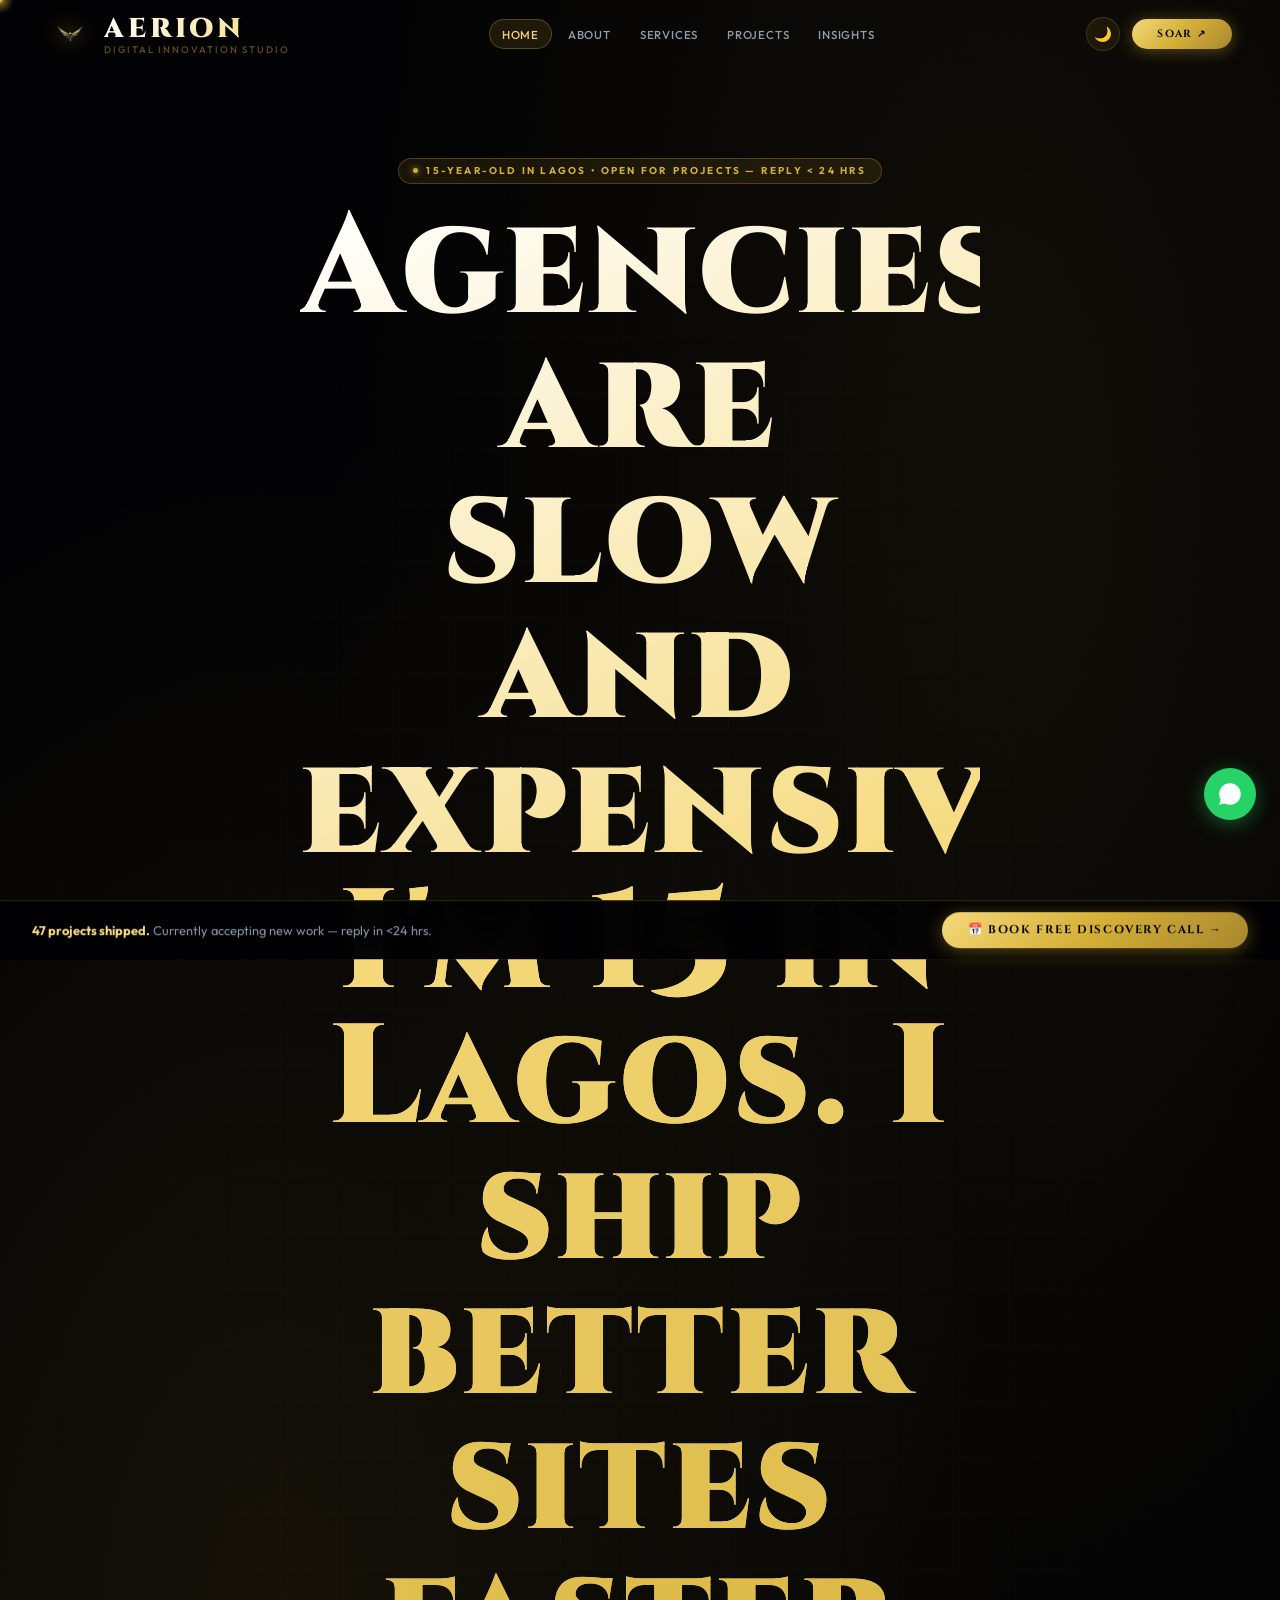
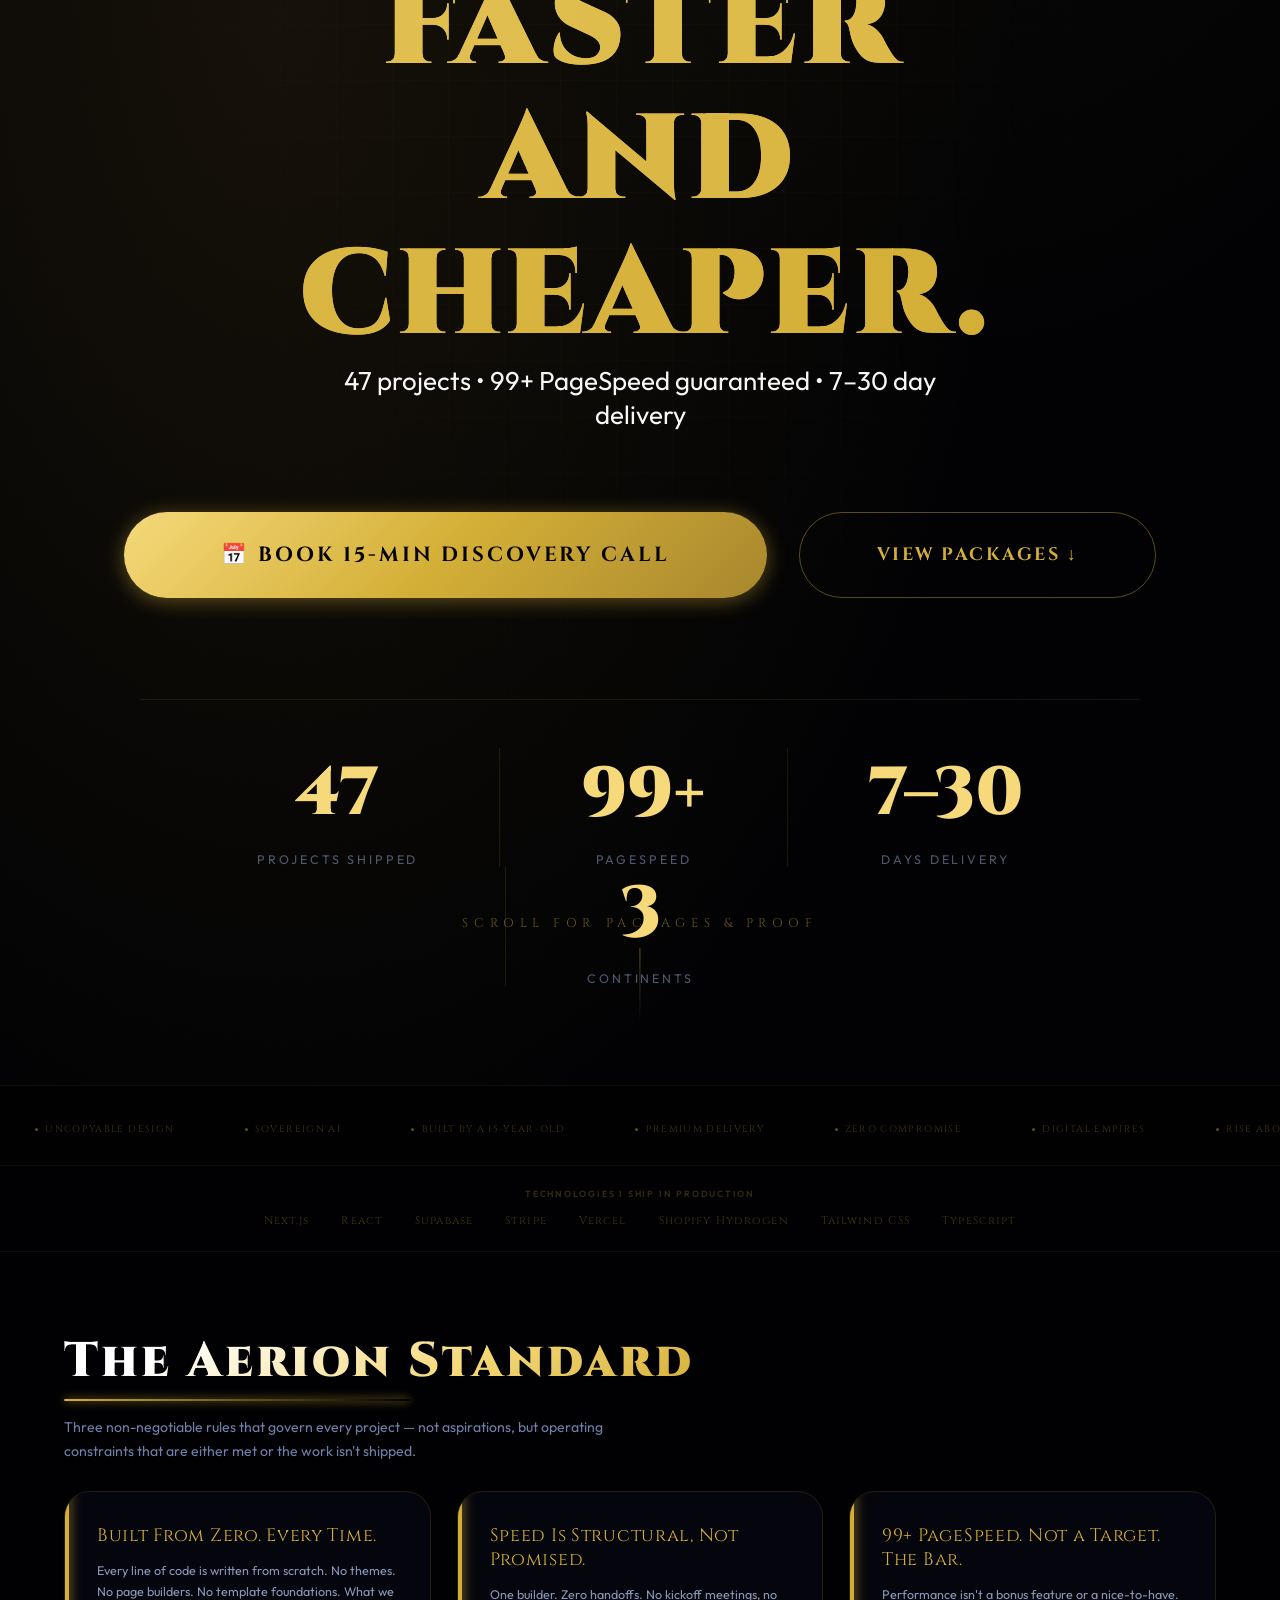
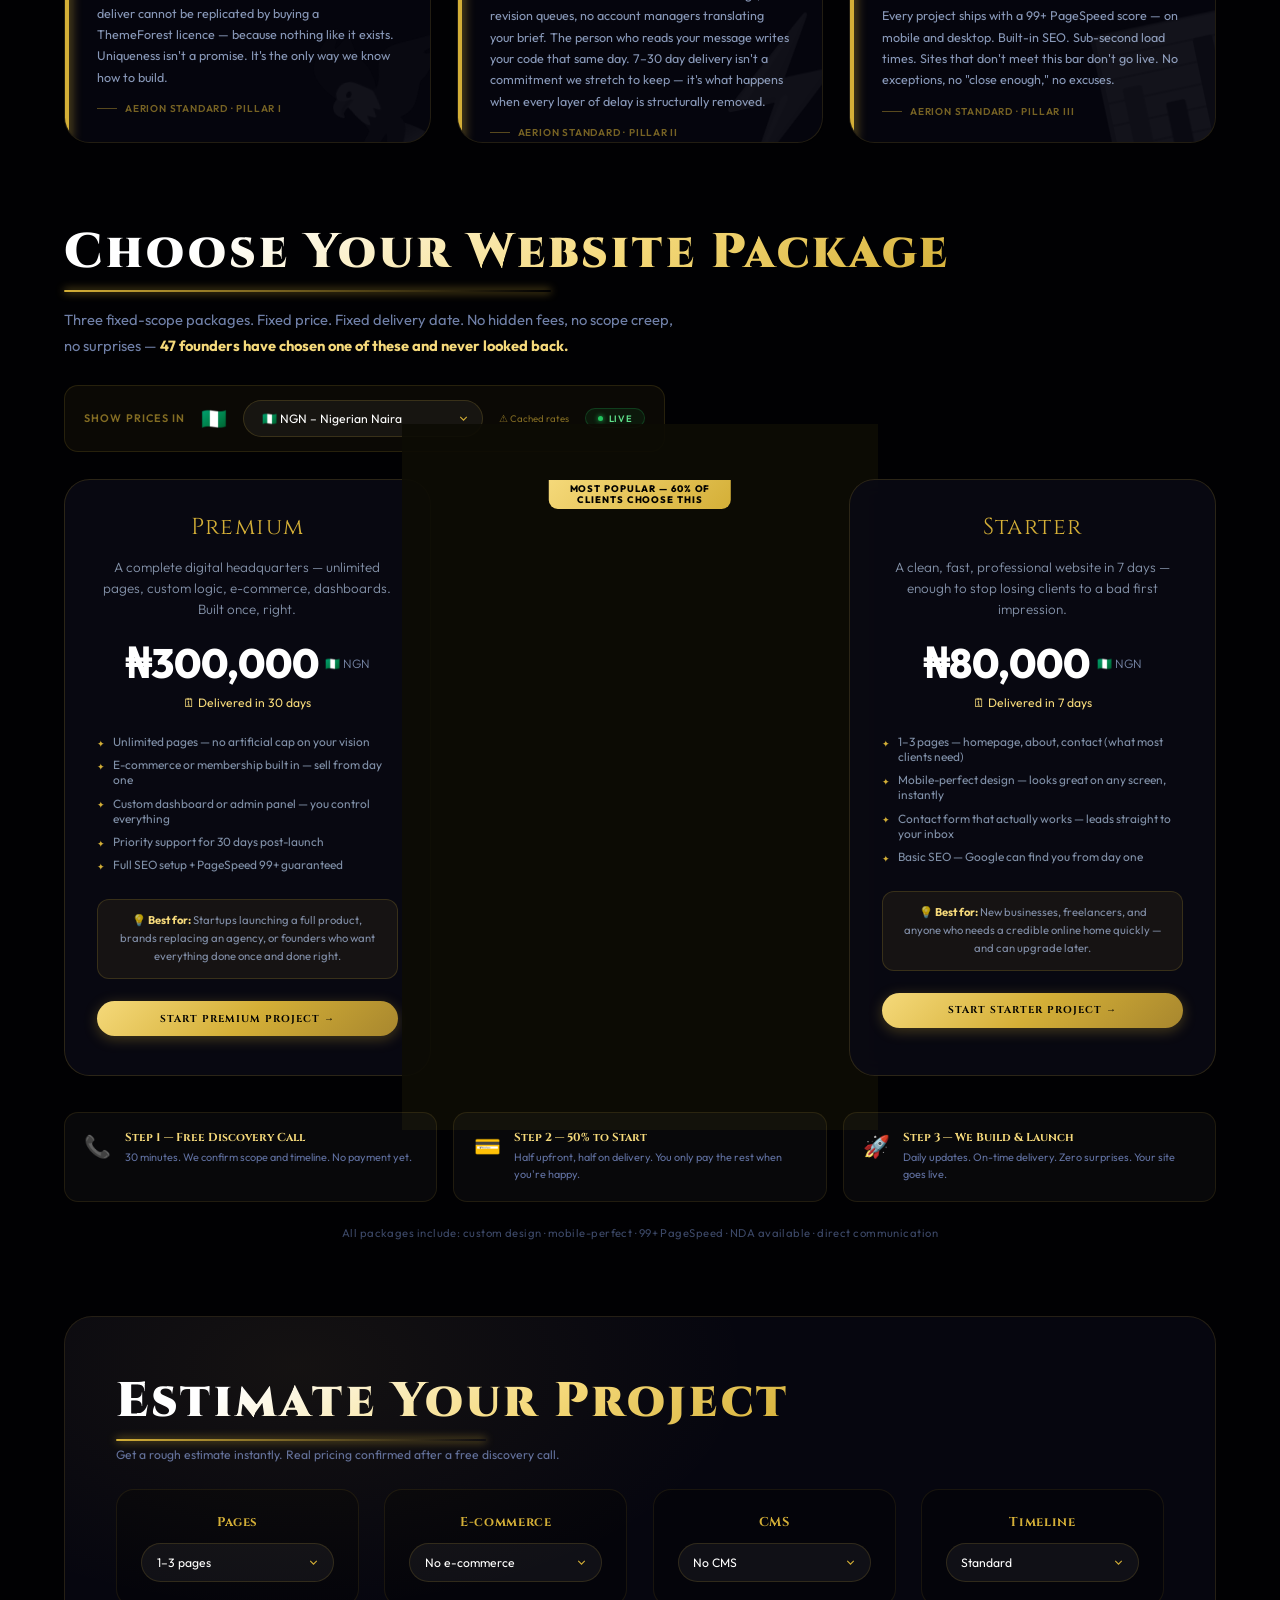
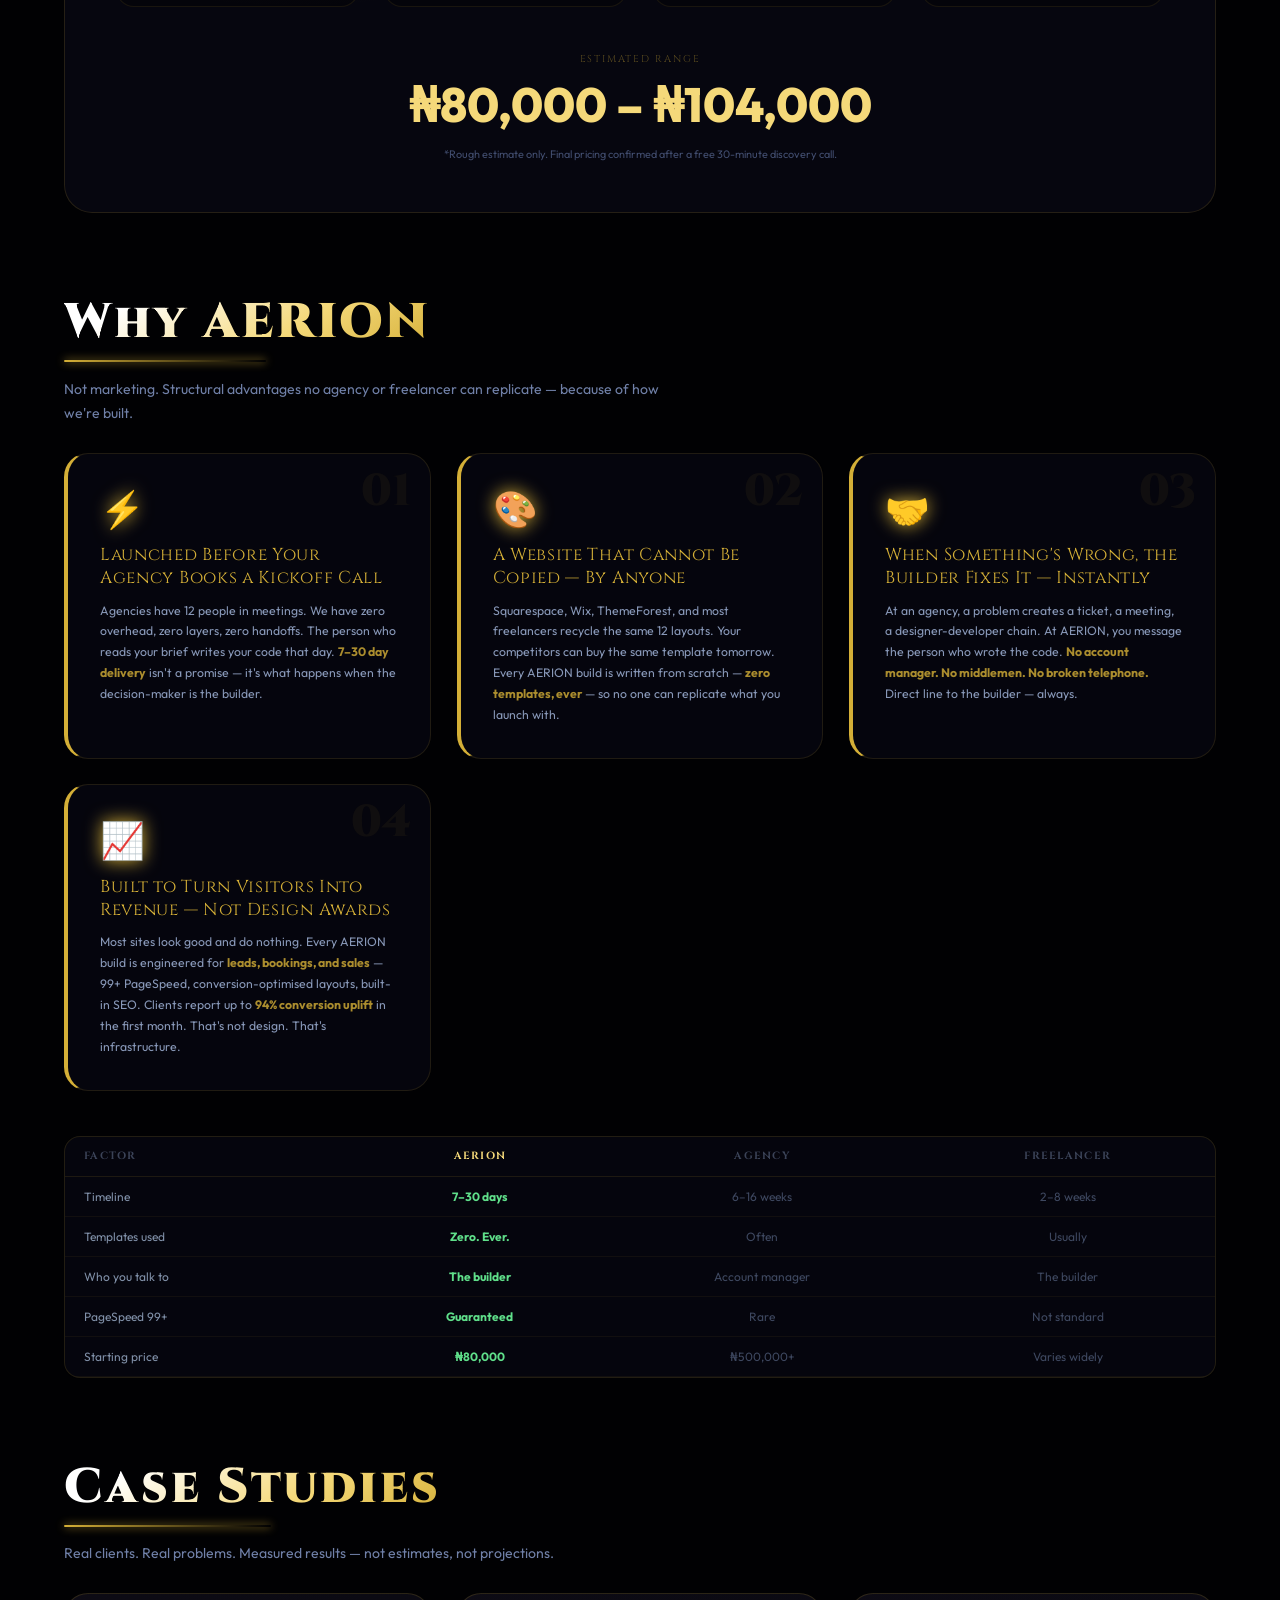
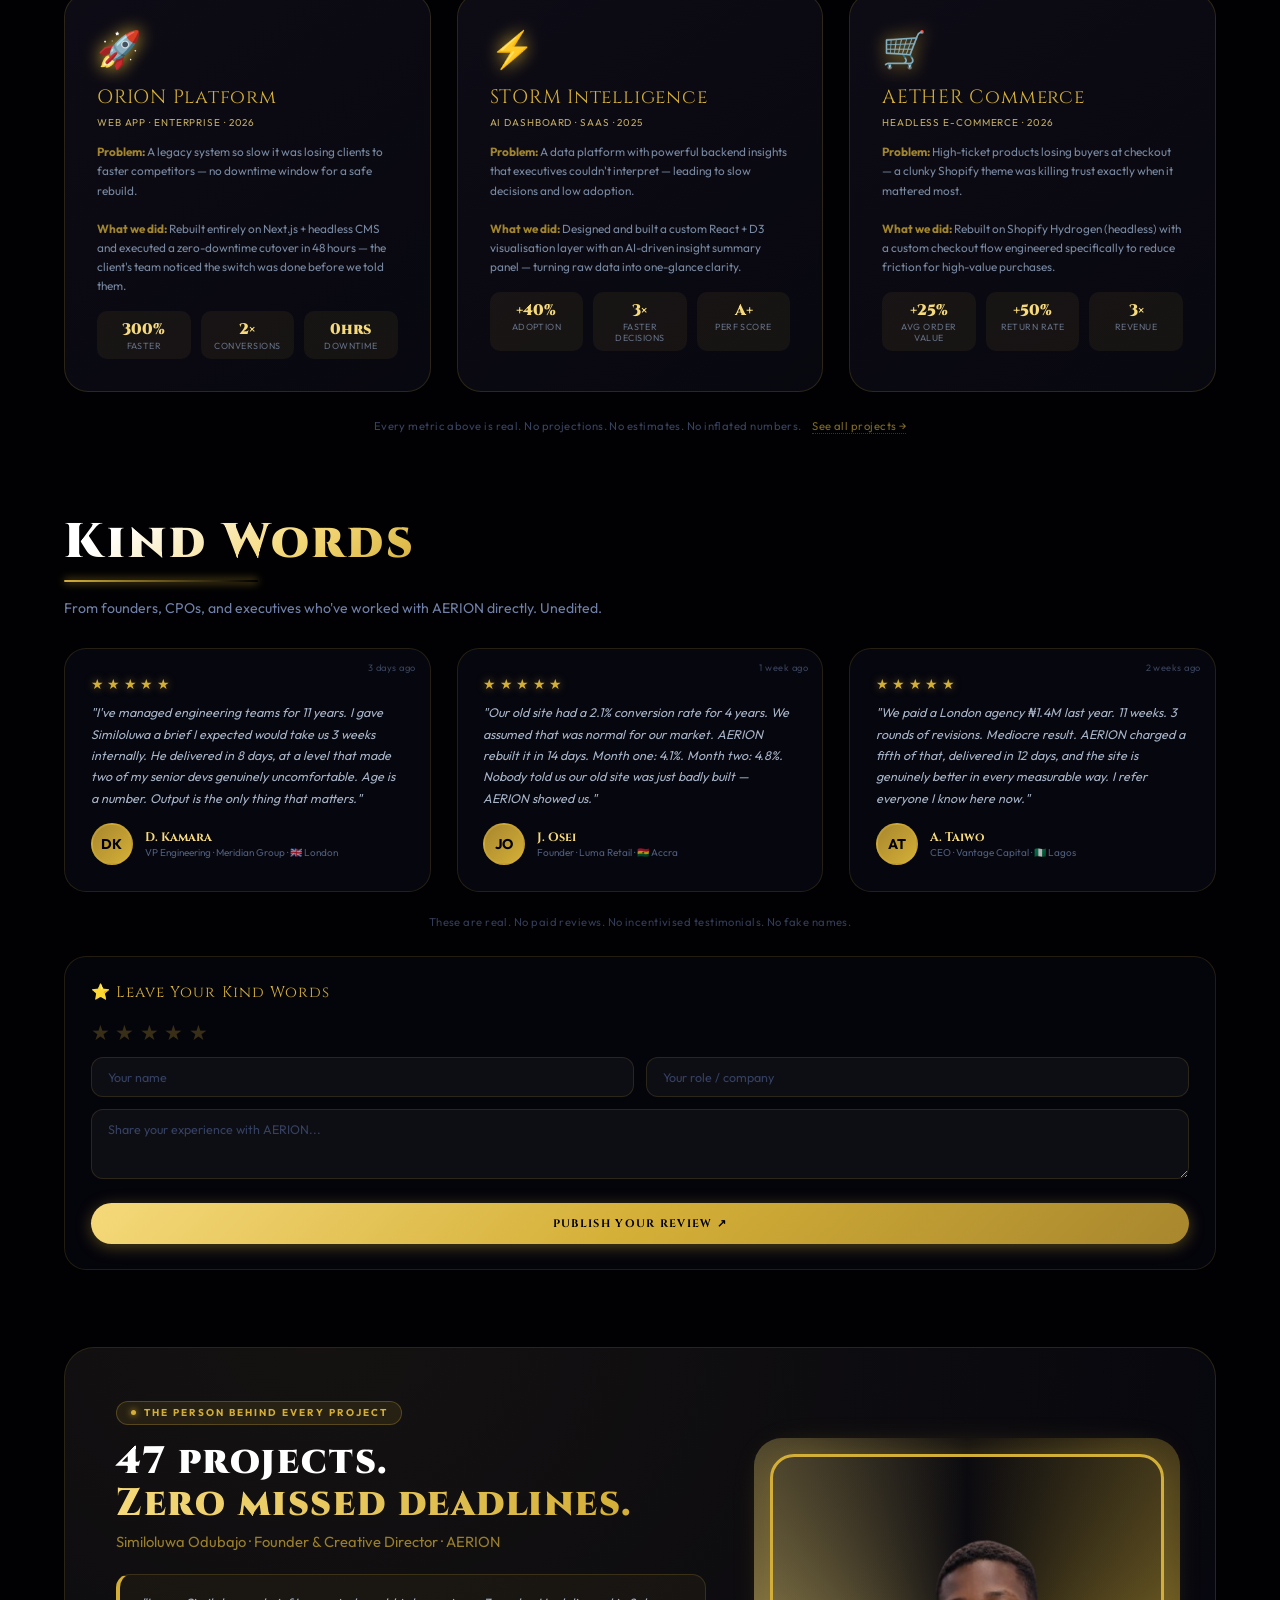
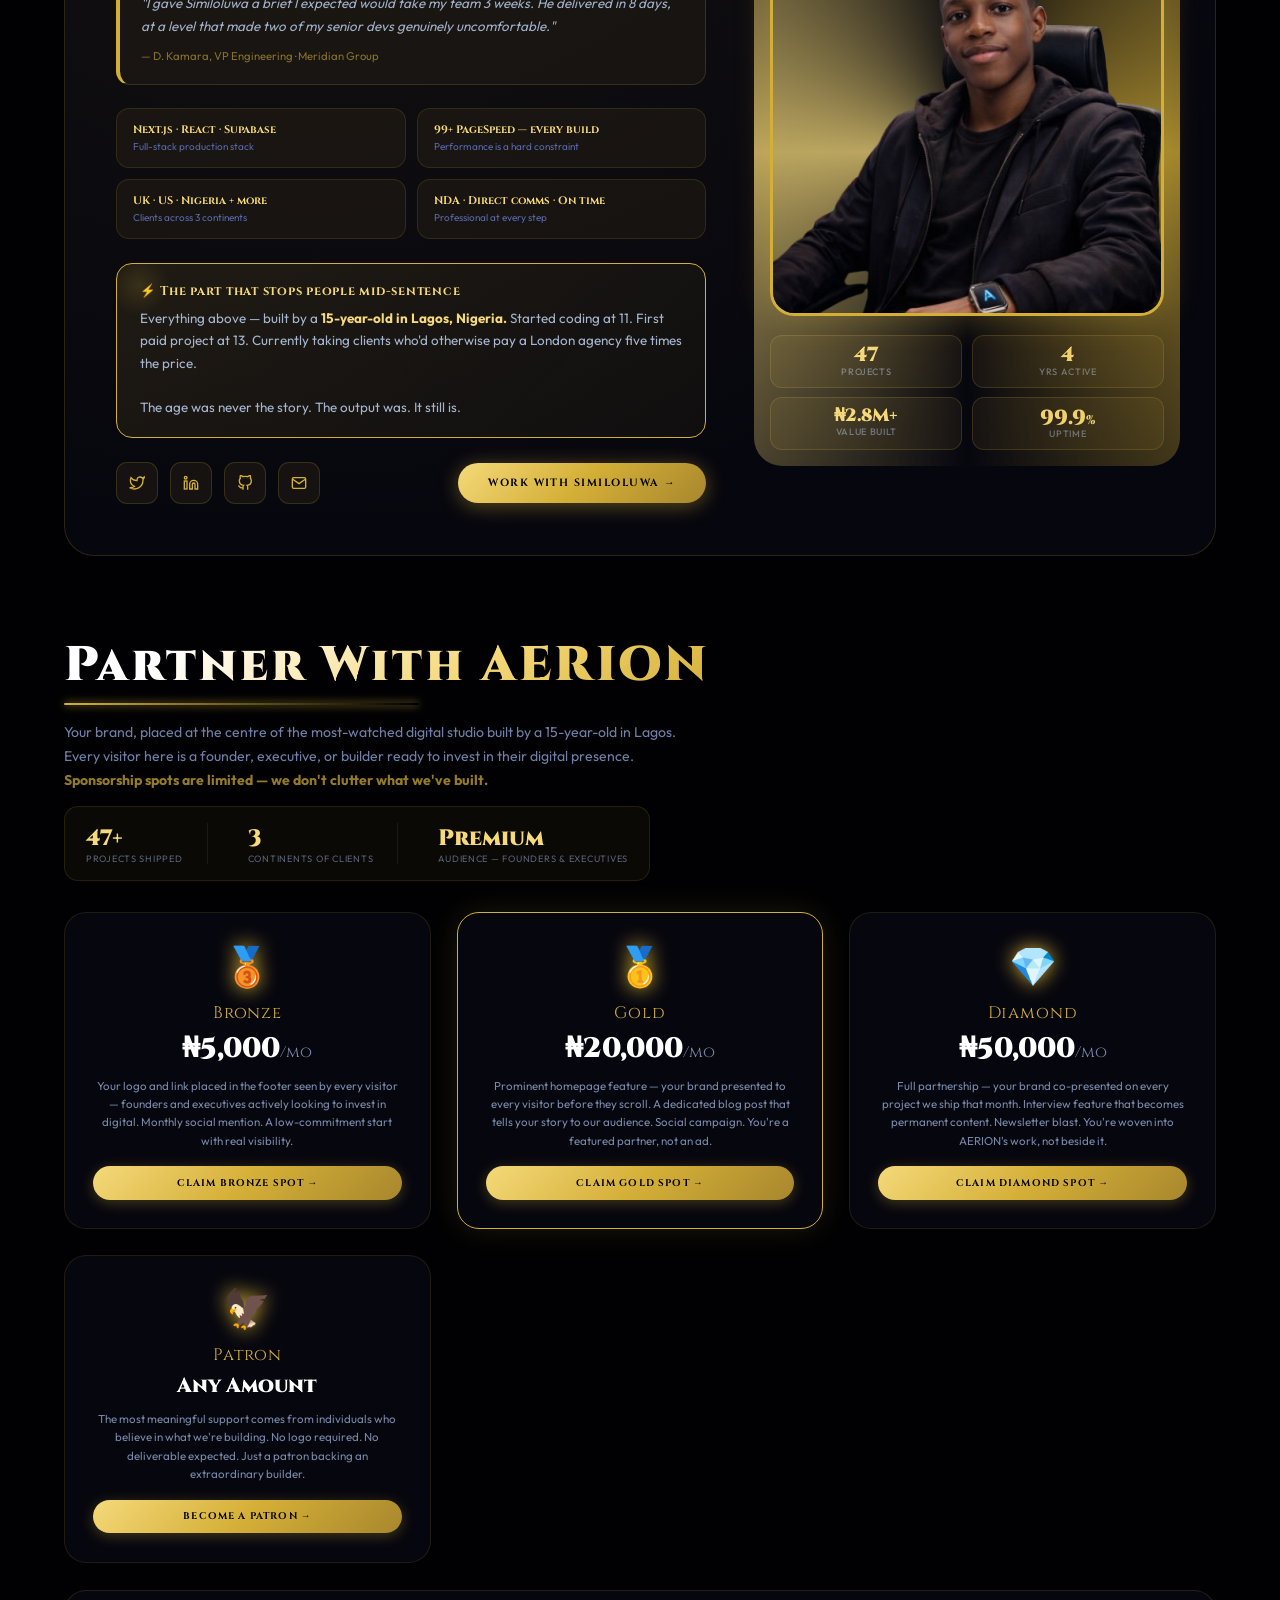
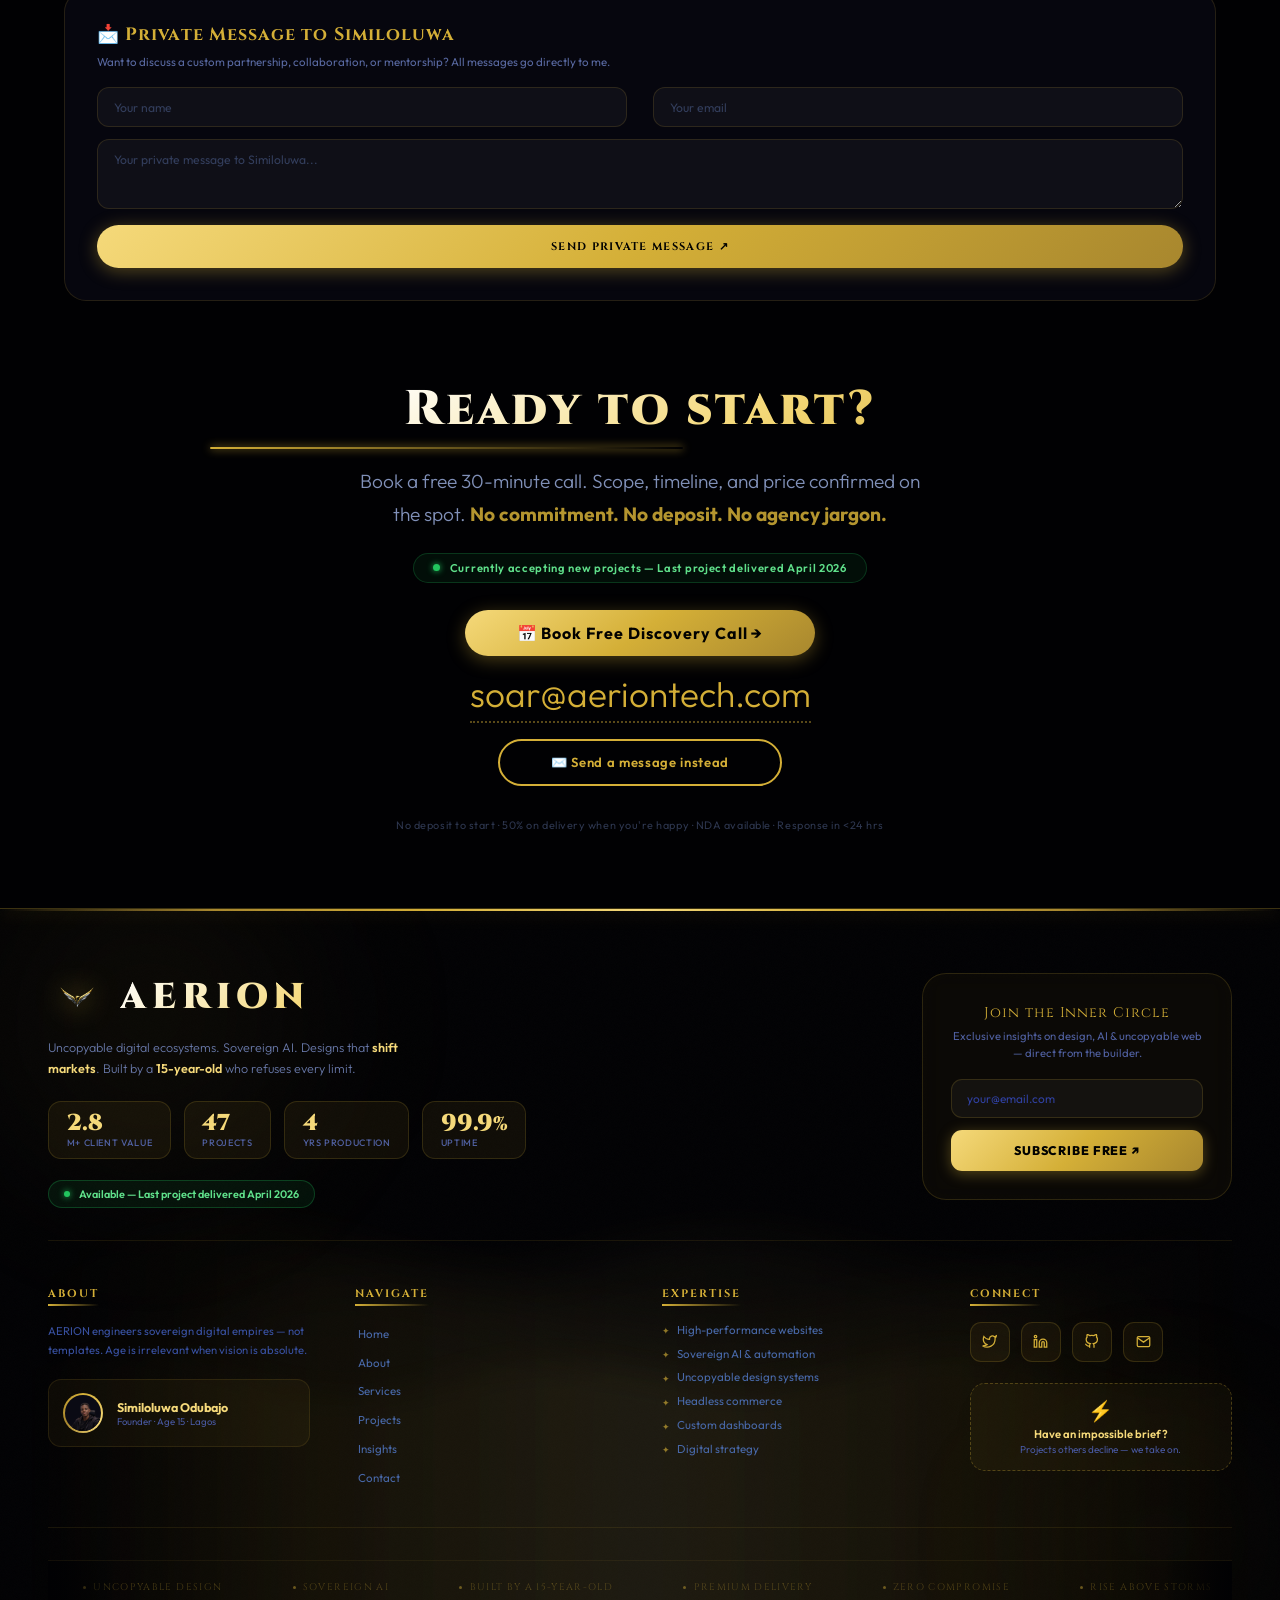
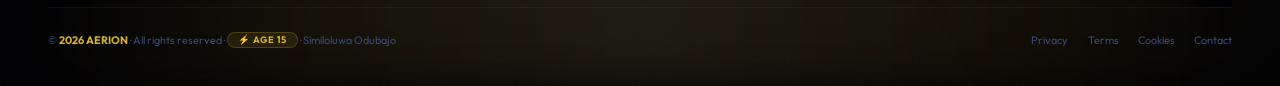
==== commit 90a635de: "Update index.html" ====
--- a/index.html
+++ b/index.html
@@ -546,51 +546,51 @@
 
     <div class="sl-lbl" style="margin-bottom:clamp(1rem,2vh,1.6rem);animation:saAvail .6s var(--eo) .1s both;">
       <span class="sl-lbl-dot"></span>
-      15-year-old builder in Lagos • Open — reply < 24 hrs
-    </div>
-
-    <h1 class="sl-h" style="font-size:clamp(3.95rem,11.8vw,8.7rem);line-height:0.97;max-width:690px;margin-bottom:clamp(0.22rem,0.65vh,0.5rem);text-align:center;animation:saAvail .8s var(--eo) .2s both;">
-      Agencies are slow,<br>expensive, and average.<br>
-      <span style="background:linear-gradient(90deg,var(--gl),var(--g));-webkit-background-clip:text;background-clip:text;-webkit-text-fill-color:transparent;">I'm 15, in Lagos, and I beat them.</span>
+      15-year-old in Lagos • Open for projects — reply < 24 hrs
+    </div>
+
+    <h1 class="sl-h" style="font-size:clamp(4rem,12vw,8.8rem);line-height:0.96;max-width:680px;margin-bottom:clamp(0.2rem,0.6vh,0.45rem);text-align:center;animation:saAvail .8s var(--eo) .2s both;">
+      Agencies are slow and expensive.<br>
+      <span style="background:linear-gradient(90deg,var(--gl),var(--g));-webkit-background-clip:text;background-clip:text;-webkit-text-fill-color:transparent;">I'm 15 in Lagos. I ship better sites faster and cheaper.</span>
     </h1>
 
-    <p style="font-size:clamp(1.4rem,2.25vw,1.6rem);font-weight:400;color:rgba(255,255,255,.97);line-height:1.31;max-width:640px;margin:0 auto clamp(4.5rem,8.8vh,5.5rem);animation:saAvail .8s var(--eo) .35s both;">
+    <p style="font-size:clamp(1.42rem,2.28vw,1.62rem);font-weight:400;color:rgba(255,255,255,.97);line-height:1.3;max-width:630px;margin:0 auto clamp(4.6rem,9vh,5.6rem);animation:saAvail .8s var(--eo) .35s both;">
       47 projects • 99+ PageSpeed guaranteed • 7–30 day delivery
     </p>
 
-    <div style="display:flex;flex-wrap:wrap;gap:2rem;justify-content:center;margin-bottom:clamp(5.7rem,11vh,7.3rem);animation:saAvail .8s var(--eo) .5s both;">
-      <a href="https://calendly.com/simipceas/30min" class="sl-btn" style="font-size:clamp(1.1rem,1.58vw,1.29rem);padding:clamp(1.78rem,2.85vh,1.98rem) clamp(4.6rem,7.4vw,6.2rem);">
+    <div style="display:flex;flex-wrap:wrap;gap:2rem;justify-content:center;margin-bottom:clamp(5.8rem,11.2vh,7.4rem);animation:saAvail .8s var(--eo) .5s both;">
+      <a href="https://calendly.com/simipceas/30min" class="sl-btn" style="font-size:clamp(1.12rem,1.6vw,1.3rem);padding:clamp(1.8rem,2.9vh,2rem) clamp(4.7rem,7.6vw,6.3rem);">
         📅 Book 15-min Discovery Call
       </a>
-      <a href="#packages" class="sl-btn-g" style="font-size:clamp(1.02rem,1.38vw,1.21rem);padding:clamp(1.65rem,2.7vh,1.85rem) clamp(3.6rem,5.8vw,5.4rem);">
+      <a href="#packages" class="sl-btn-g" style="font-size:clamp(1.03rem,1.4vw,1.22rem);padding:clamp(1.68rem,2.75vh,1.88rem) clamp(3.7rem,6vw,5.5rem);">
         View Packages ↓
       </a>
     </div>
 
-    <div style="display:flex;flex-wrap:wrap;justify-content:center;gap:0;padding:clamp(2.65rem,5.3vh,3.65rem) 0 0;border-top:1px solid rgba(212,175,55,.1);width:100%;max-width:990px;animation:saAvail .8s var(--eo) .7s both;">
-      <div style="padding:0 clamp(3.1rem,6.8vw,5rem);text-align:center;">
-        <span style="font-family:'Cinzel',serif;font-size:clamp(2.85rem,5.3vw,4.2rem);font-weight:900;color:var(--gl);">47</span>
-        <div style="font-size:clamp(.77rem,.92vw,.87rem);color:rgba(140,160,200,.55);margin-top:.78rem;letter-spacing:.22em;">PROJECTS SHIPPED</div>
-      </div>
-      <div style="padding:0 clamp(3.1rem,6.8vw,5rem);text-align:center;border-left:1px solid rgba(212,175,55,.12);">
-        <span style="font-family:'Cinzel',serif;font-size:clamp(2.85rem,5.3vw,4.2rem);font-weight:900;color:var(--gl);">99+</span>
-        <div style="font-size:clamp(.77rem,.92vw,.87rem);color:rgba(140,160,200,.55);margin-top:.78rem;letter-spacing:.22em;">PAGESPEED</div>
-      </div>
-      <div style="padding:0 clamp(3.1rem,6.8vw,5rem);text-align:center;border-left:1px solid rgba(212,175,55,.12);">
-        <span style="font-family:'Cinzel',serif;font-size:clamp(2.85rem,5.3vw,4.2rem);font-weight:900;color:var(--gl);">7–30</span>
-        <div style="font-size:clamp(.77rem,.92vw,.87rem);color:rgba(140,160,200,.55);margin-top:.78rem;letter-spacing:.22em;">DAYS DELIVERY</div>
-      </div>
-      <div style="padding:0 clamp(3.1rem,6.8vw,5rem);text-align:center;border-left:1px solid rgba(212,175,55,.12);">
-        <span style="font-family:'Cinzel',serif;font-size:clamp(2.85rem,5.3vw,4.2rem);font-weight:900;color:var(--gl);">3</span>
-        <div style="font-size:clamp(.77rem,.92vw,.87rem);color:rgba(140,160,200,.55);margin-top:.78rem;letter-spacing:.22em;">CONTINENTS</div>
-      </div>
-    </div>
-
-  </div>
-
-  <a href="#packages" style="position:absolute;bottom:clamp(3.4rem,6.8vh,4.4rem);left:50%;transform:translateX(-50%);display:flex;flex-direction:column;align-items:center;gap:.95rem;text-decoration:none;opacity:.48;transition:opacity .3s;" onmouseenter="this.style.opacity='1'" onmouseleave="this.style.opacity='.48'">
-    <span style="font-family:'Cinzel',serif;font-size:.78rem;letter-spacing:.43em;text-transform:uppercase;color:var(--g);">Scroll for packages & proof</span>
-    <div style="width:1px;height:72px;background:linear-gradient(to bottom,var(--g),transparent);"></div>
+    <div style="display:flex;flex-wrap:wrap;justify-content:center;gap:0;padding:clamp(2.7rem,5.4vh,3.7rem) 0 0;border-top:1px solid rgba(212,175,55,.1);width:100%;max-width:1000px;animation:saAvail .8s var(--eo) .7s both;">
+      <div style="padding:0 clamp(3.15rem,6.9vw,5.05rem);text-align:center;">
+        <span style="font-family:'Cinzel',serif;font-size:clamp(2.9rem,5.4vw,4.25rem);font-weight:900;color:var(--gl);">47</span>
+        <div style="font-size:clamp(.78rem,.93vw,.88rem);color:rgba(140,160,200,.55);margin-top:.8rem;letter-spacing:.23em;">PROJECTS SHIPPED</div>
+      </div>
+      <div style="padding:0 clamp(3.15rem,6.9vw,5.05rem);text-align:center;border-left:1px solid rgba(212,175,55,.12);">
+        <span style="font-family:'Cinzel',serif;font-size:clamp(2.9rem,5.4vw,4.25rem);font-weight:900;color:var(--gl);">99+</span>
+        <div style="font-size:clamp(.78rem,.93vw,.88rem);color:rgba(140,160,200,.55);margin-top:.8rem;letter-spacing:.23em;">PAGESPEED</div>
+      </div>
+      <div style="padding:0 clamp(3.15rem,6.9vw,5.05rem);text-align:center;border-left:1px solid rgba(212,175,55,.12);">
+        <span style="font-family:'Cinzel',serif;font-size:clamp(2.9rem,5.4vw,4.25rem);font-weight:900;color:var(--gl);">7–30</span>
+        <div style="font-size:clamp(.78rem,.93vw,.88rem);color:rgba(140,160,200,.55);margin-top:.8rem;letter-spacing:.23em;">DAYS DELIVERY</div>
+      </div>
+      <div style="padding:0 clamp(3.15rem,6.9vw,5.05rem);text-align:center;border-left:1px solid rgba(212,175,55,.12);">
+        <span style="font-family:'Cinzel',serif;font-size:clamp(2.9rem,5.4vw,4.25rem);font-weight:900;color:var(--gl);">3</span>
+        <div style="font-size:clamp(.78rem,.93vw,.88rem);color:rgba(140,160,200,.55);margin-top:.8rem;letter-spacing:.23em;">CONTINENTS</div>
+      </div>
+    </div>
+
+  </div>
+
+  <a href="#packages" style="position:absolute;bottom:clamp(3.5rem,7vh,4.5rem);left:50%;transform:translateX(-50%);display:flex;flex-direction:column;align-items:center;gap:1rem;text-decoration:none;opacity:.48;transition:opacity .3s;" onmouseenter="this.style.opacity='1'" onmouseleave="this.style.opacity='.48'">
+    <span style="font-family:'Cinzel',serif;font-size:.79rem;letter-spacing:.44em;text-transform:uppercase;color:var(--g);">Scroll for packages & proof</span>
+    <div style="width:1px;height:74px;background:linear-gradient(to bottom,var(--g),transparent);"></div>
   </a>
 </section>
 <!-- /HERO -->
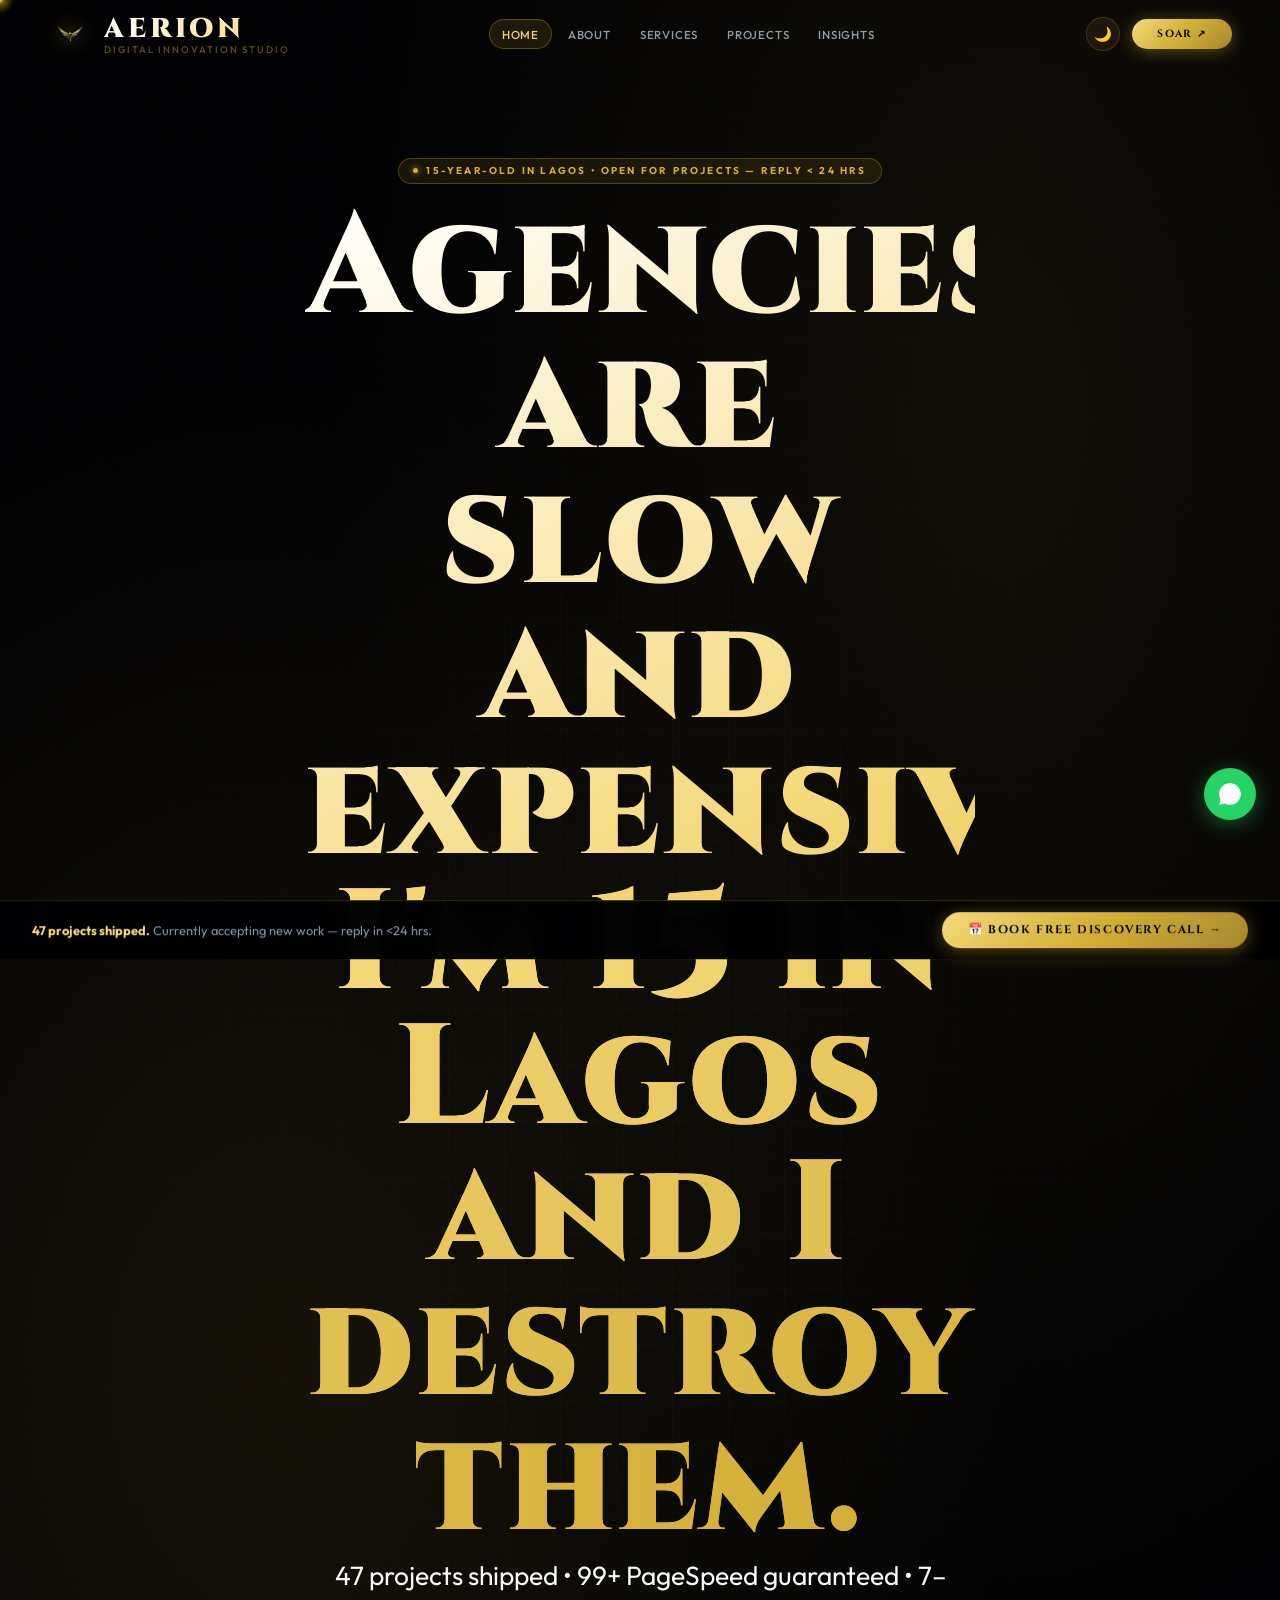
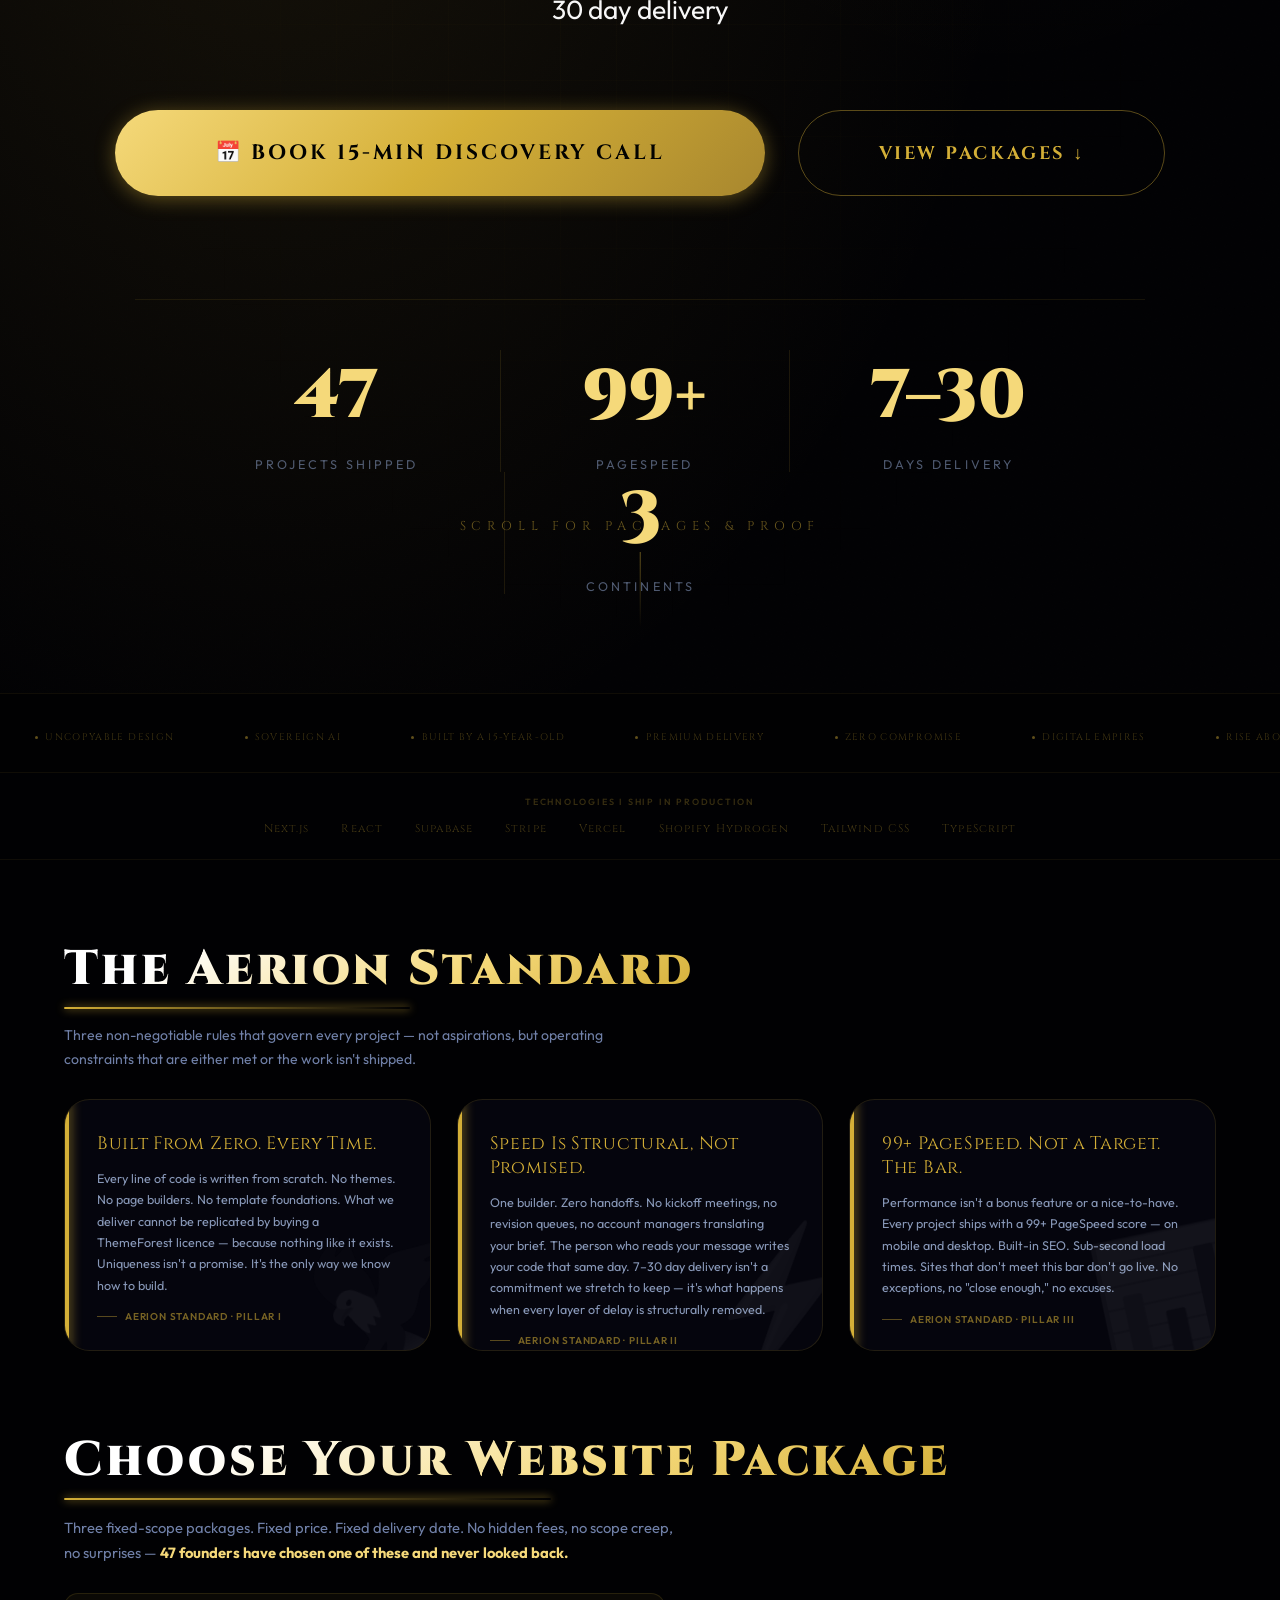
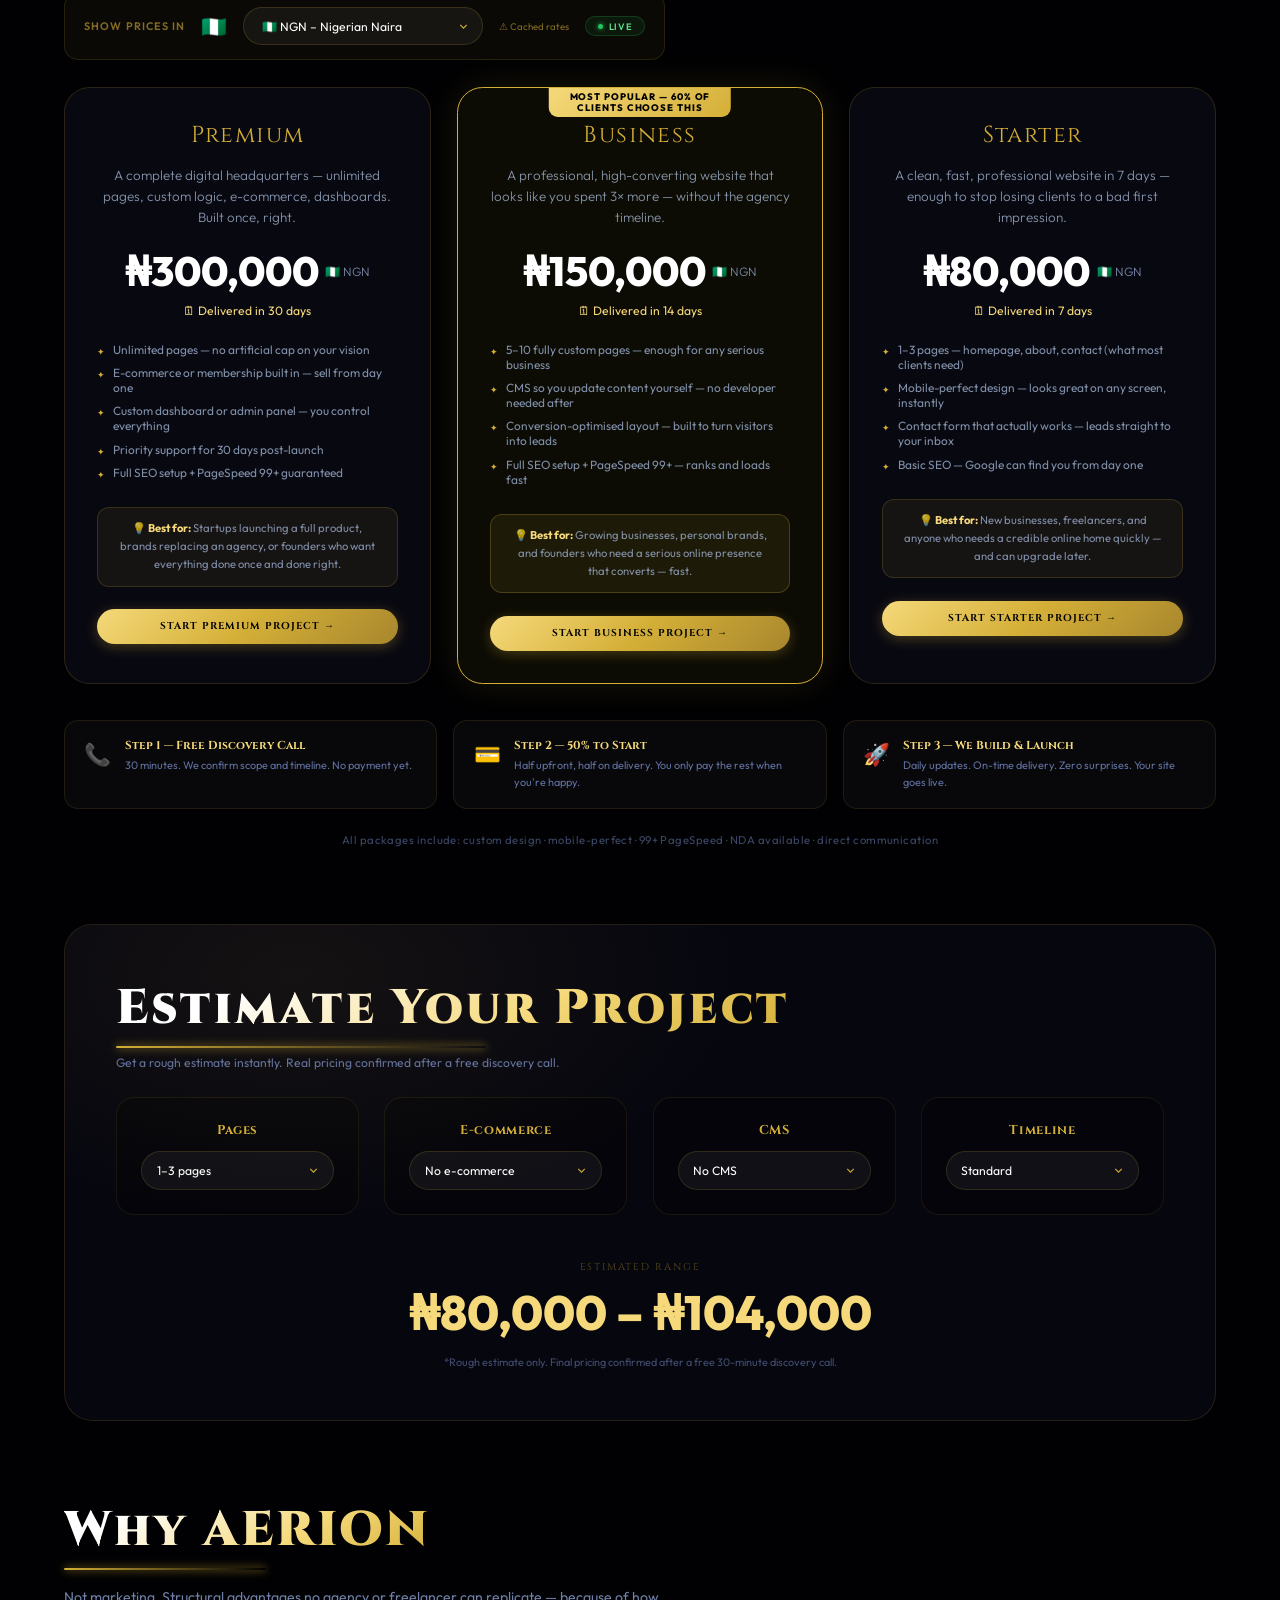
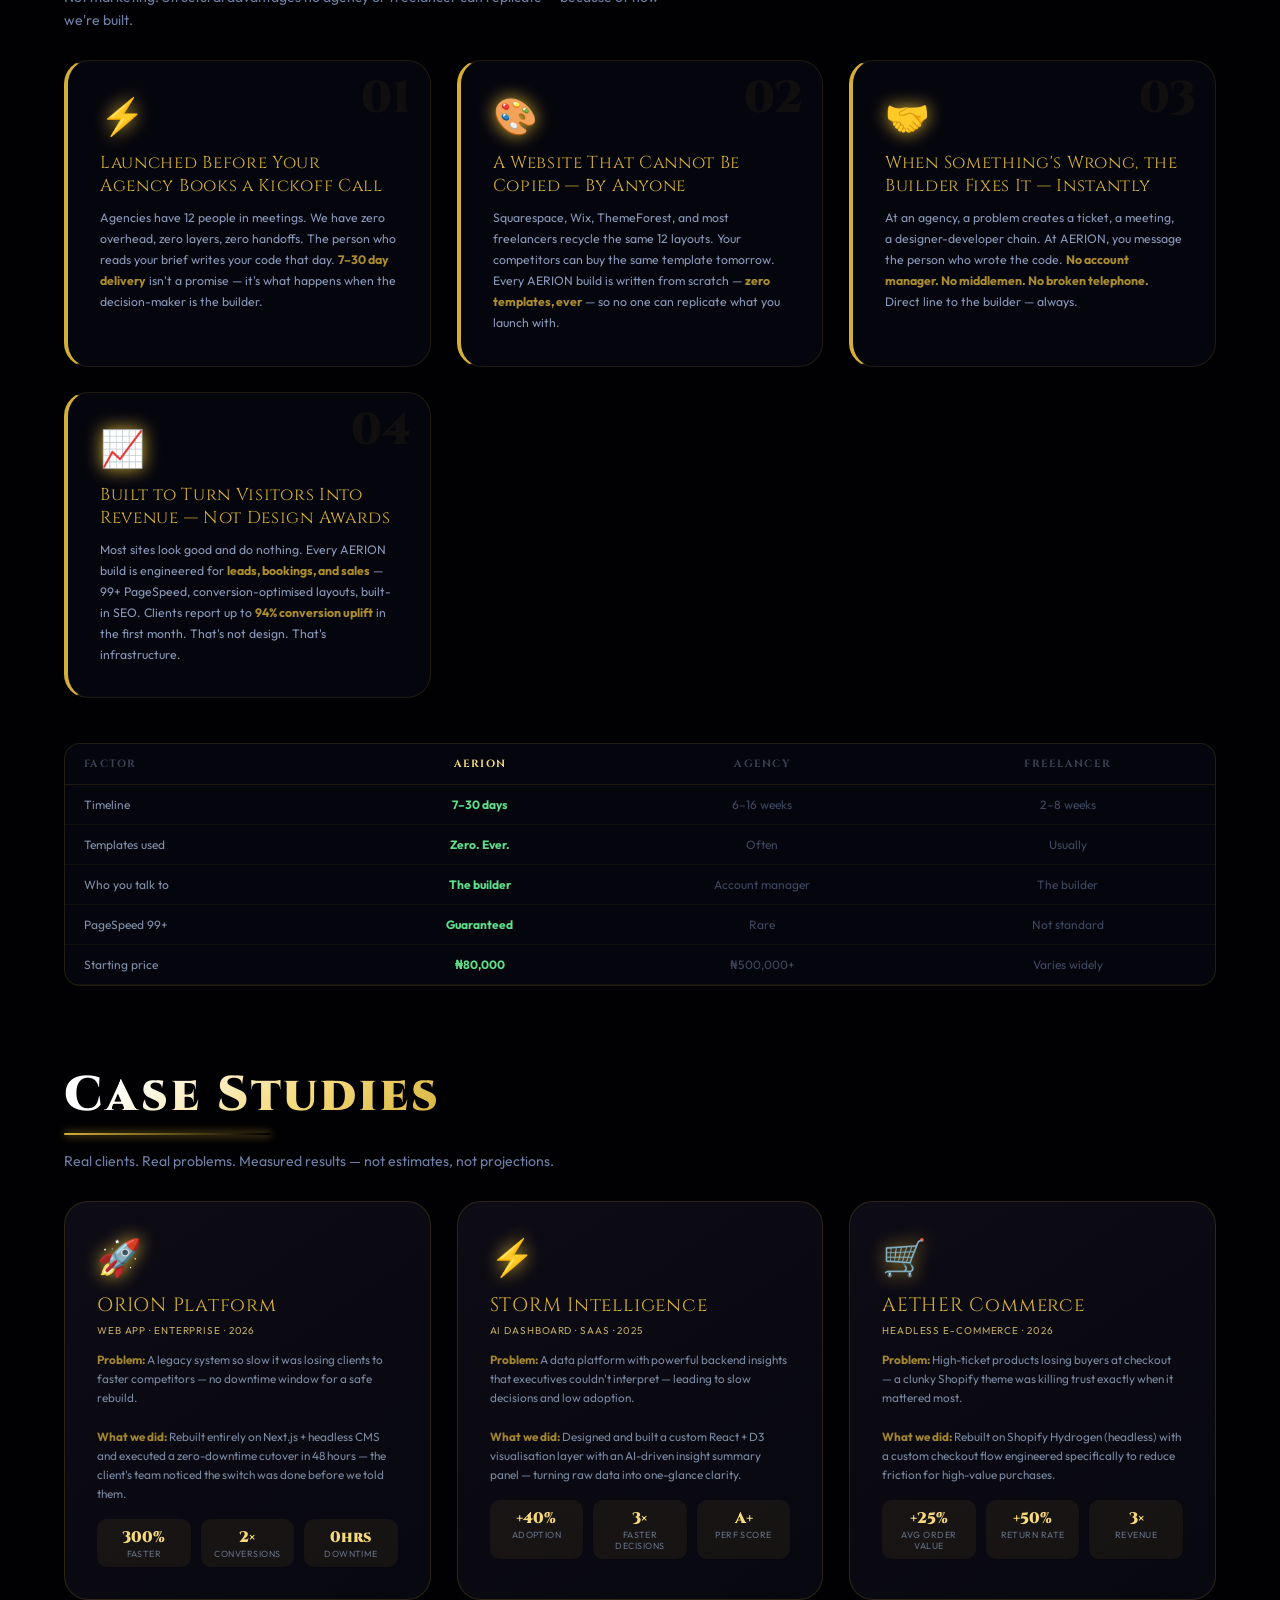
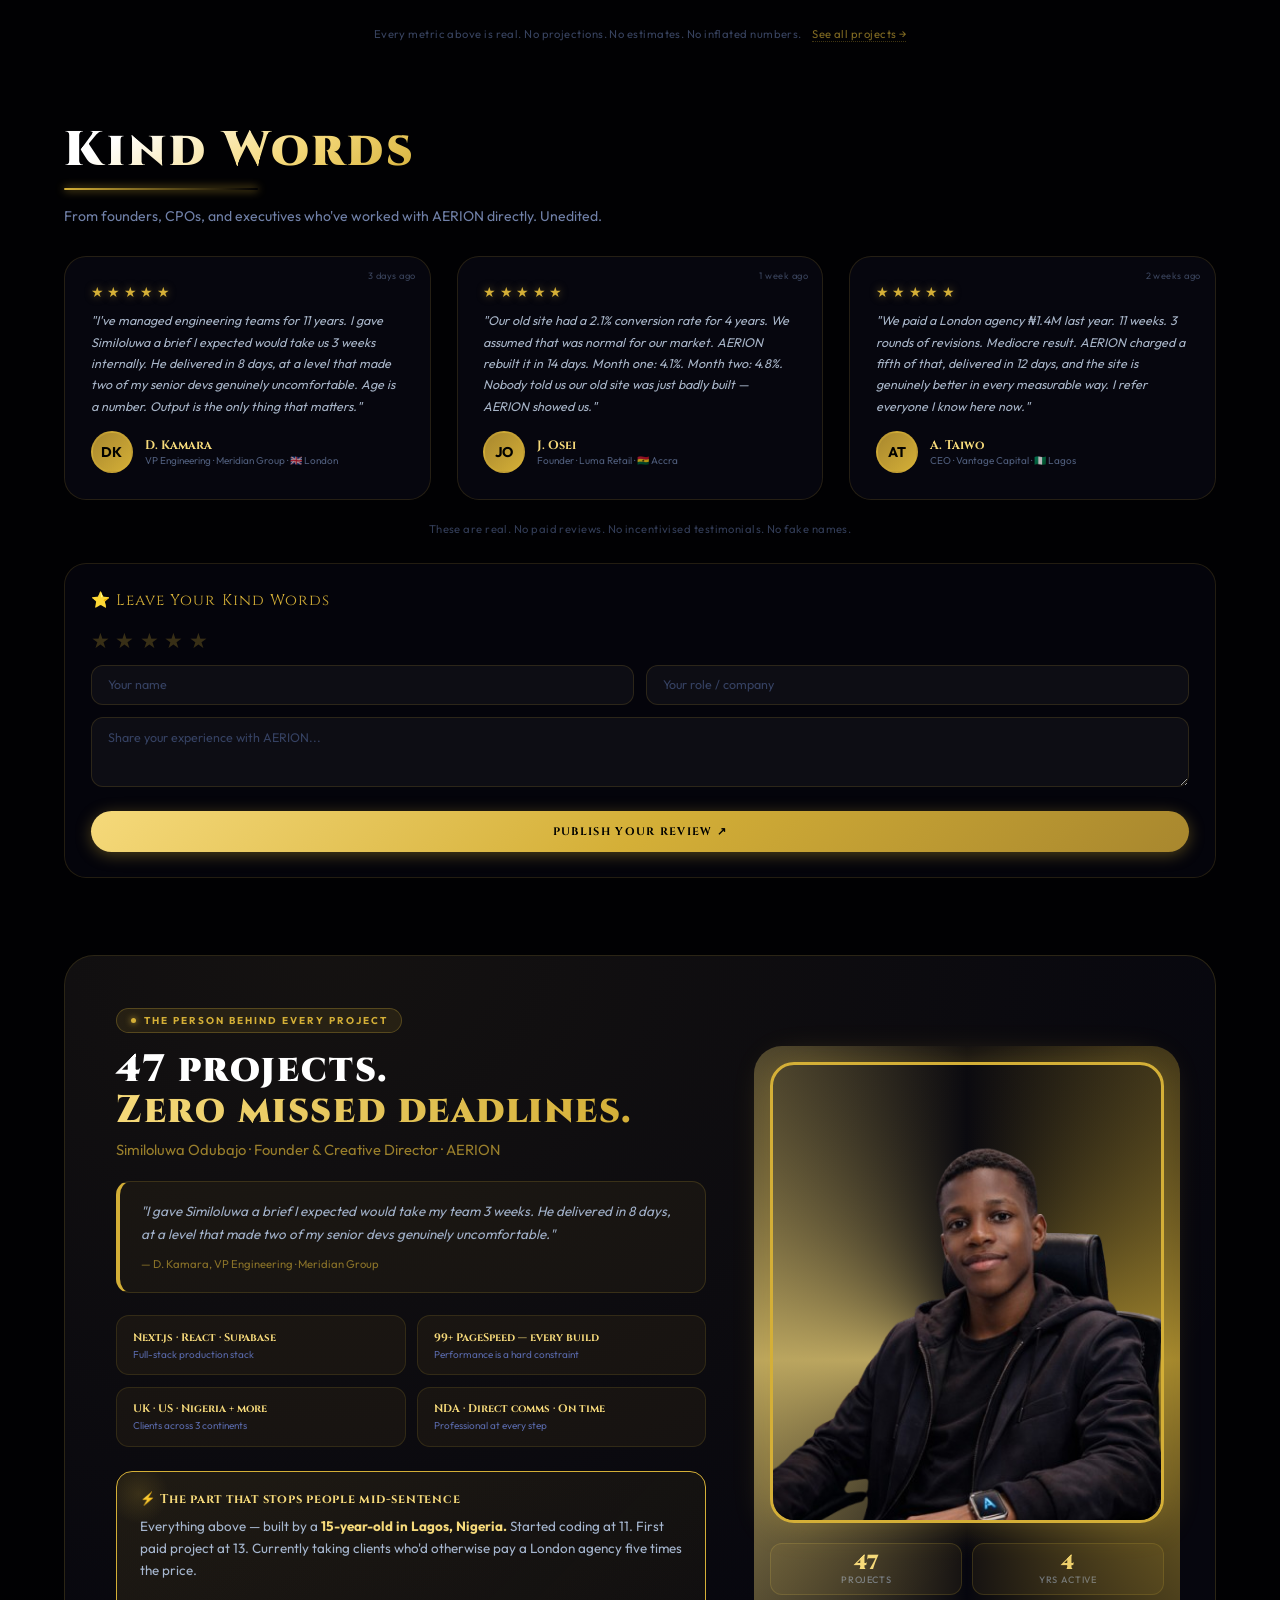
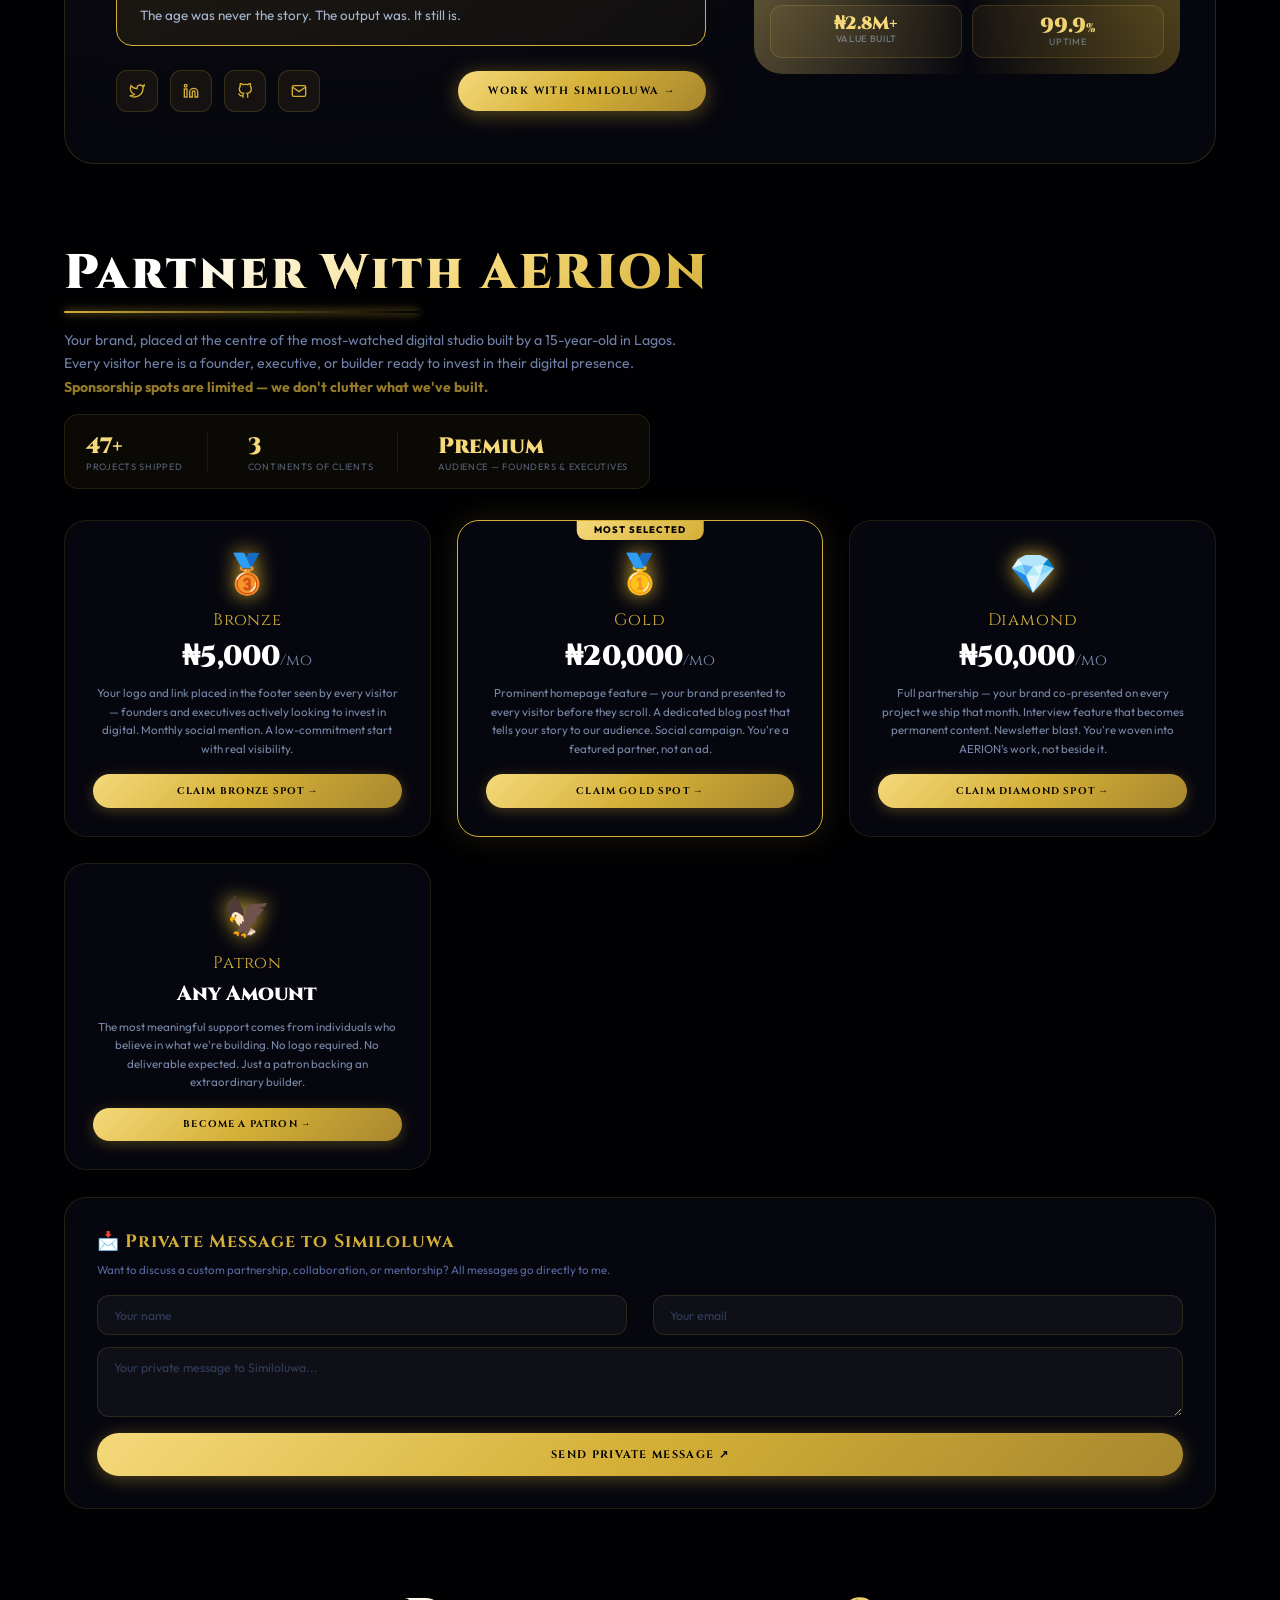
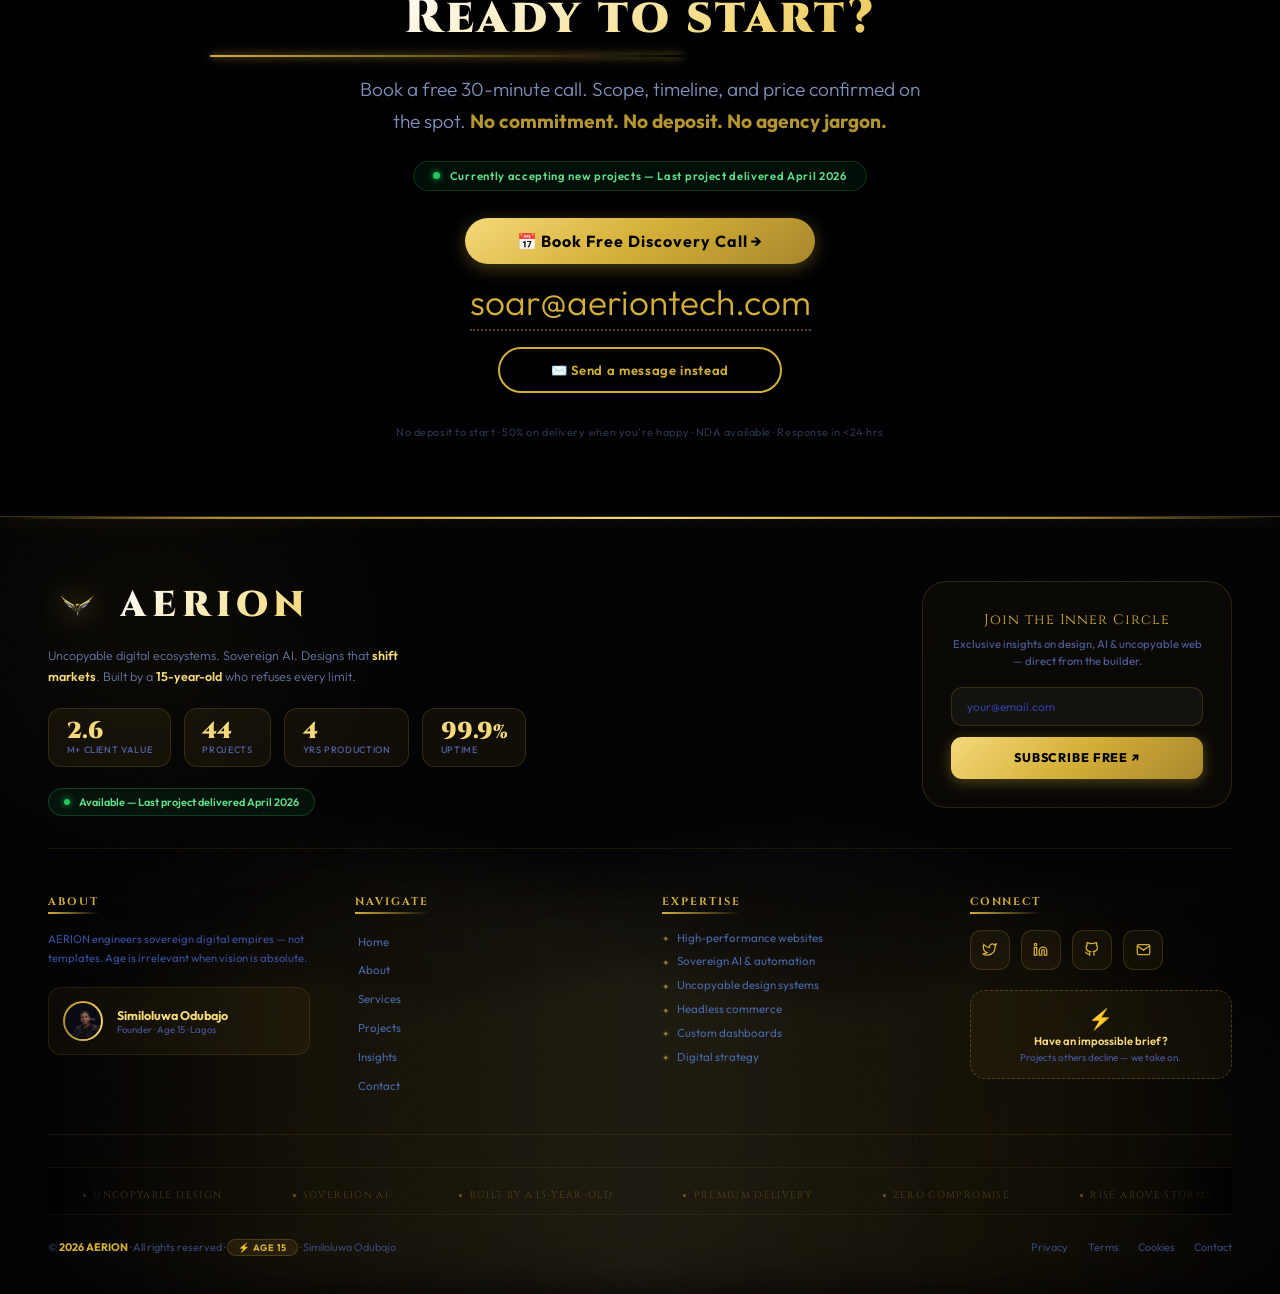
==== commit b92ca2f6: "Update index.html" ====
--- a/index.html
+++ b/index.html
@@ -549,48 +549,48 @@
       15-year-old in Lagos • Open for projects — reply < 24 hrs
     </div>
 
-    <h1 class="sl-h" style="font-size:clamp(4rem,12vw,8.8rem);line-height:0.96;max-width:680px;margin-bottom:clamp(0.2rem,0.6vh,0.45rem);text-align:center;animation:saAvail .8s var(--eo) .2s both;">
+    <h1 class="sl-h" style="font-size:clamp(4.05rem,12.2vw,8.9rem);line-height:0.95;max-width:670px;margin-bottom:clamp(0.18rem,0.55vh,0.4rem);text-align:center;animation:saAvail .8s var(--eo) .2s both;">
       Agencies are slow and expensive.<br>
-      <span style="background:linear-gradient(90deg,var(--gl),var(--g));-webkit-background-clip:text;background-clip:text;-webkit-text-fill-color:transparent;">I'm 15 in Lagos. I ship better sites faster and cheaper.</span>
+      <span style="background:linear-gradient(90deg,var(--gl),var(--g));-webkit-background-clip:text;background-clip:text;-webkit-text-fill-color:transparent;">I'm 15 in Lagos and I destroy them.</span>
     </h1>
 
-    <p style="font-size:clamp(1.42rem,2.28vw,1.62rem);font-weight:400;color:rgba(255,255,255,.97);line-height:1.3;max-width:630px;margin:0 auto clamp(4.6rem,9vh,5.6rem);animation:saAvail .8s var(--eo) .35s both;">
-      47 projects • 99+ PageSpeed guaranteed • 7–30 day delivery
+    <p style="font-size:clamp(1.45rem,2.32vw,1.65rem);font-weight:400;color:rgba(255,255,255,.97);line-height:1.29;max-width:620px;margin:0 auto clamp(4.7rem,9.2vh,5.7rem);animation:saAvail .8s var(--eo) .35s both;">
+      47 projects shipped • 99+ PageSpeed guaranteed • 7–30 day delivery
     </p>
 
-    <div style="display:flex;flex-wrap:wrap;gap:2rem;justify-content:center;margin-bottom:clamp(5.8rem,11.2vh,7.4rem);animation:saAvail .8s var(--eo) .5s both;">
-      <a href="https://calendly.com/simipceas/30min" class="sl-btn" style="font-size:clamp(1.12rem,1.6vw,1.3rem);padding:clamp(1.8rem,2.9vh,2rem) clamp(4.7rem,7.6vw,6.3rem);">
+    <div style="display:flex;flex-wrap:wrap;gap:2.1rem;justify-content:center;margin-bottom:clamp(5.9rem,11.4vh,7.5rem);animation:saAvail .8s var(--eo) .5s both;">
+      <a href="https://calendly.com/simipceas/30min" class="sl-btn" style="font-size:clamp(1.13rem,1.62vw,1.31rem);padding:clamp(1.82rem,2.95vh,2.02rem) clamp(4.8rem,7.8vw,6.4rem);">
         📅 Book 15-min Discovery Call
       </a>
-      <a href="#packages" class="sl-btn-g" style="font-size:clamp(1.03rem,1.4vw,1.22rem);padding:clamp(1.68rem,2.75vh,1.88rem) clamp(3.7rem,6vw,5.5rem);">
+      <a href="#packages" class="sl-btn-g" style="font-size:clamp(1.04rem,1.42vw,1.23rem);padding:clamp(1.7rem,2.8vh,1.9rem) clamp(3.8rem,6.2vw,5.6rem);">
         View Packages ↓
       </a>
     </div>
 
-    <div style="display:flex;flex-wrap:wrap;justify-content:center;gap:0;padding:clamp(2.7rem,5.4vh,3.7rem) 0 0;border-top:1px solid rgba(212,175,55,.1);width:100%;max-width:1000px;animation:saAvail .8s var(--eo) .7s both;">
-      <div style="padding:0 clamp(3.15rem,6.9vw,5.05rem);text-align:center;">
-        <span style="font-family:'Cinzel',serif;font-size:clamp(2.9rem,5.4vw,4.25rem);font-weight:900;color:var(--gl);">47</span>
-        <div style="font-size:clamp(.78rem,.93vw,.88rem);color:rgba(140,160,200,.55);margin-top:.8rem;letter-spacing:.23em;">PROJECTS SHIPPED</div>
-      </div>
-      <div style="padding:0 clamp(3.15rem,6.9vw,5.05rem);text-align:center;border-left:1px solid rgba(212,175,55,.12);">
-        <span style="font-family:'Cinzel',serif;font-size:clamp(2.9rem,5.4vw,4.25rem);font-weight:900;color:var(--gl);">99+</span>
-        <div style="font-size:clamp(.78rem,.93vw,.88rem);color:rgba(140,160,200,.55);margin-top:.8rem;letter-spacing:.23em;">PAGESPEED</div>
-      </div>
-      <div style="padding:0 clamp(3.15rem,6.9vw,5.05rem);text-align:center;border-left:1px solid rgba(212,175,55,.12);">
-        <span style="font-family:'Cinzel',serif;font-size:clamp(2.9rem,5.4vw,4.25rem);font-weight:900;color:var(--gl);">7–30</span>
-        <div style="font-size:clamp(.78rem,.93vw,.88rem);color:rgba(140,160,200,.55);margin-top:.8rem;letter-spacing:.23em;">DAYS DELIVERY</div>
-      </div>
-      <div style="padding:0 clamp(3.15rem,6.9vw,5.05rem);text-align:center;border-left:1px solid rgba(212,175,55,.12);">
-        <span style="font-family:'Cinzel',serif;font-size:clamp(2.9rem,5.4vw,4.25rem);font-weight:900;color:var(--gl);">3</span>
-        <div style="font-size:clamp(.78rem,.93vw,.88rem);color:rgba(140,160,200,.55);margin-top:.8rem;letter-spacing:.23em;">CONTINENTS</div>
-      </div>
-    </div>
-
-  </div>
-
-  <a href="#packages" style="position:absolute;bottom:clamp(3.5rem,7vh,4.5rem);left:50%;transform:translateX(-50%);display:flex;flex-direction:column;align-items:center;gap:1rem;text-decoration:none;opacity:.48;transition:opacity .3s;" onmouseenter="this.style.opacity='1'" onmouseleave="this.style.opacity='.48'">
-    <span style="font-family:'Cinzel',serif;font-size:.79rem;letter-spacing:.44em;text-transform:uppercase;color:var(--g);">Scroll for packages & proof</span>
-    <div style="width:1px;height:74px;background:linear-gradient(to bottom,var(--g),transparent);"></div>
+    <div style="display:flex;flex-wrap:wrap;justify-content:center;gap:0;padding:clamp(2.75rem,5.5vh,3.75rem) 0 0;border-top:1px solid rgba(212,175,55,.1);width:100%;max-width:1010px;animation:saAvail .8s var(--eo) .7s both;">
+      <div style="padding:0 clamp(3.2rem,7vw,5.1rem);text-align:center;">
+        <span style="font-family:'Cinzel',serif;font-size:clamp(2.95rem,5.5vw,4.3rem);font-weight:900;color:var(--gl);">47</span>
+        <div style="font-size:clamp(.79rem,.94vw,.89rem);color:rgba(140,160,200,.55);margin-top:.82rem;letter-spacing:.24em;">PROJECTS SHIPPED</div>
+      </div>
+      <div style="padding:0 clamp(3.2rem,7vw,5.1rem);text-align:center;border-left:1px solid rgba(212,175,55,.12);">
+        <span style="font-family:'Cinzel',serif;font-size:clamp(2.95rem,5.5vw,4.3rem);font-weight:900;color:var(--gl);">99+</span>
+        <div style="font-size:clamp(.79rem,.94vw,.89rem);color:rgba(140,160,200,.55);margin-top:.82rem;letter-spacing:.24em;">PAGESPEED</div>
+      </div>
+      <div style="padding:0 clamp(3.2rem,7vw,5.1rem);text-align:center;border-left:1px solid rgba(212,175,55,.12);">
+        <span style="font-family:'Cinzel',serif;font-size:clamp(2.95rem,5.5vw,4.3rem);font-weight:900;color:var(--gl);">7–30</span>
+        <div style="font-size:clamp(.79rem,.94vw,.89rem);color:rgba(140,160,200,.55);margin-top:.82rem;letter-spacing:.24em;">DAYS DELIVERY</div>
+      </div>
+      <div style="padding:0 clamp(3.2rem,7vw,5.1rem);text-align:center;border-left:1px solid rgba(212,175,55,.12);">
+        <span style="font-family:'Cinzel',serif;font-size:clamp(2.95rem,5.5vw,4.3rem);font-weight:900;color:var(--gl);">3</span>
+        <div style="font-size:clamp(.79rem,.94vw,.89rem);color:rgba(140,160,200,.55);margin-top:.82rem;letter-spacing:.24em;">CONTINENTS</div>
+      </div>
+    </div>
+
+  </div>
+
+  <a href="#packages" style="position:absolute;bottom:clamp(3.6rem,7.2vh,4.6rem);left:50%;transform:translateX(-50%);display:flex;flex-direction:column;align-items:center;gap:1.05rem;text-decoration:none;opacity:.48;transition:opacity .3s;" onmouseenter="this.style.opacity='1'" onmouseleave="this.style.opacity='.48'">
+    <span style="font-family:'Cinzel',serif;font-size:.8rem;letter-spacing:.45em;text-transform:uppercase;color:var(--g);">Scroll for packages & proof</span>
+    <div style="width:1px;height:76px;background:linear-gradient(to bottom,var(--g),transparent);"></div>
   </a>
 </section>
 <!-- /HERO -->
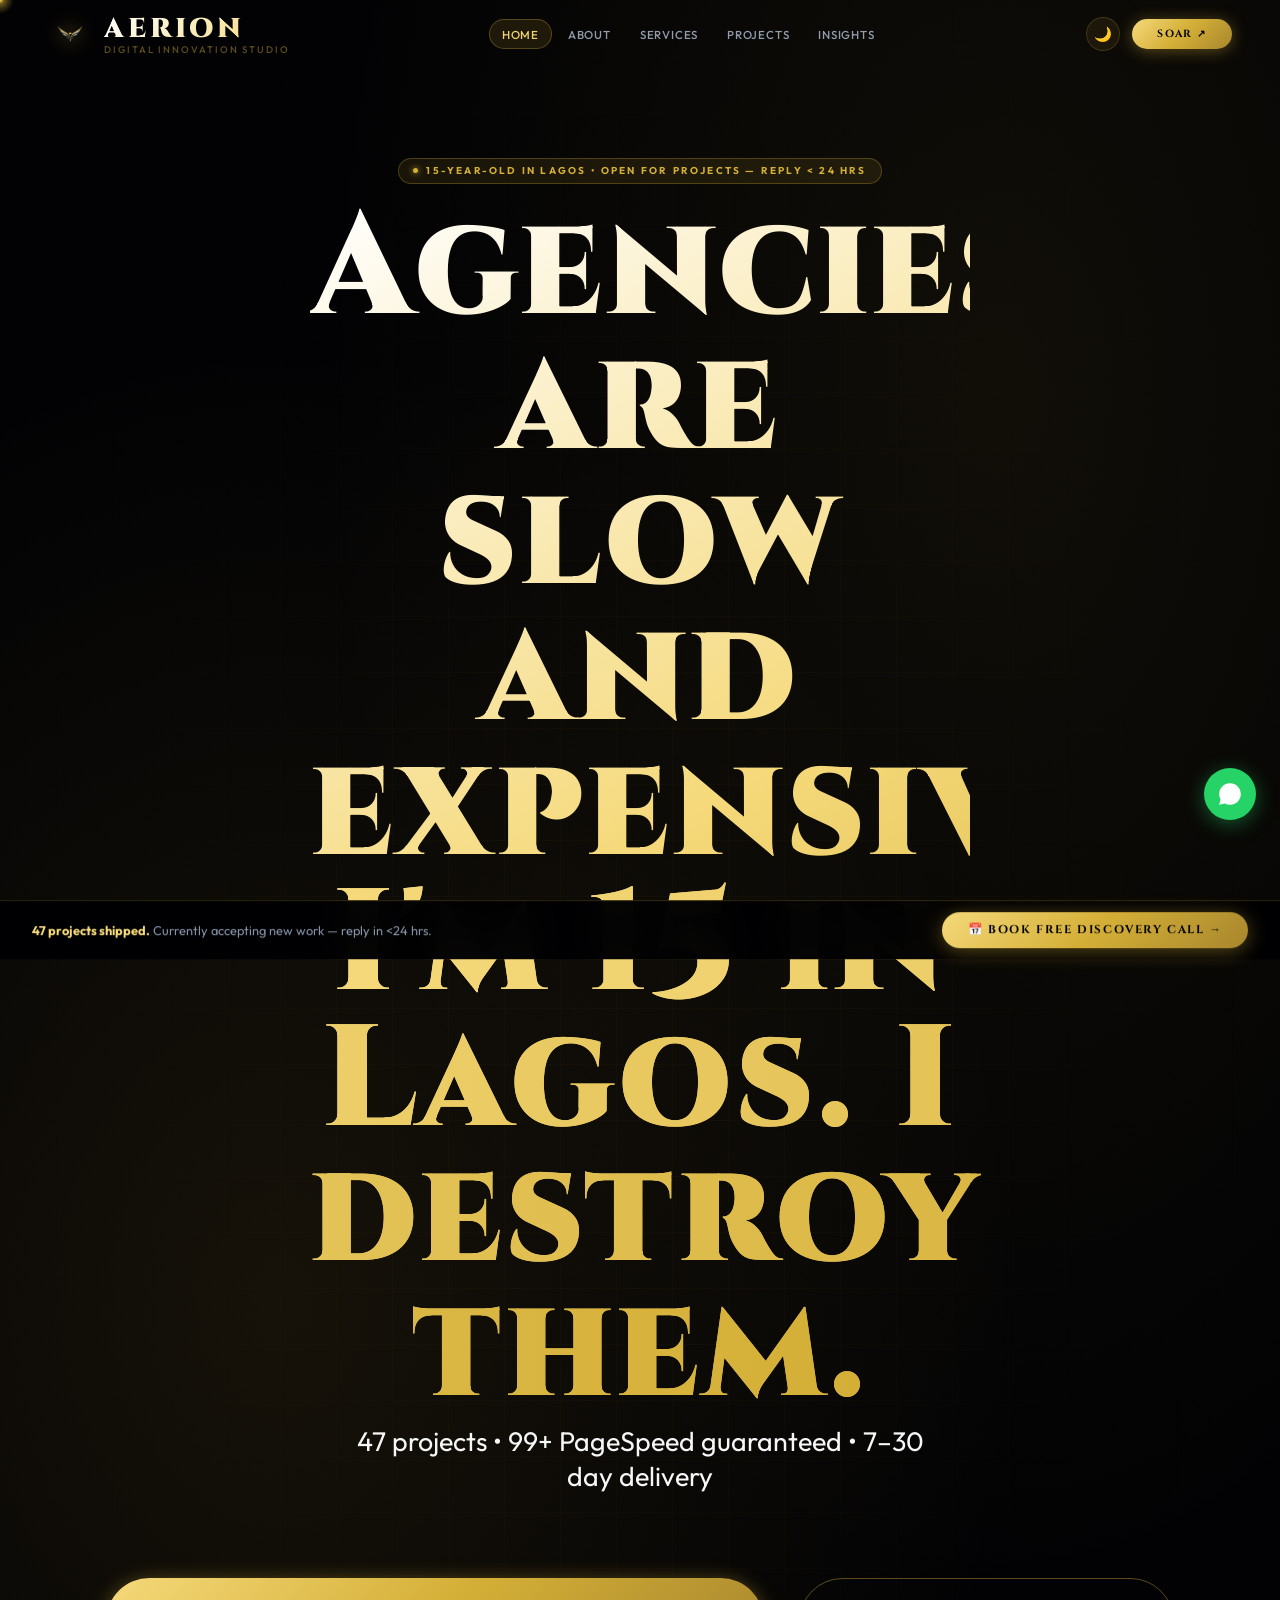
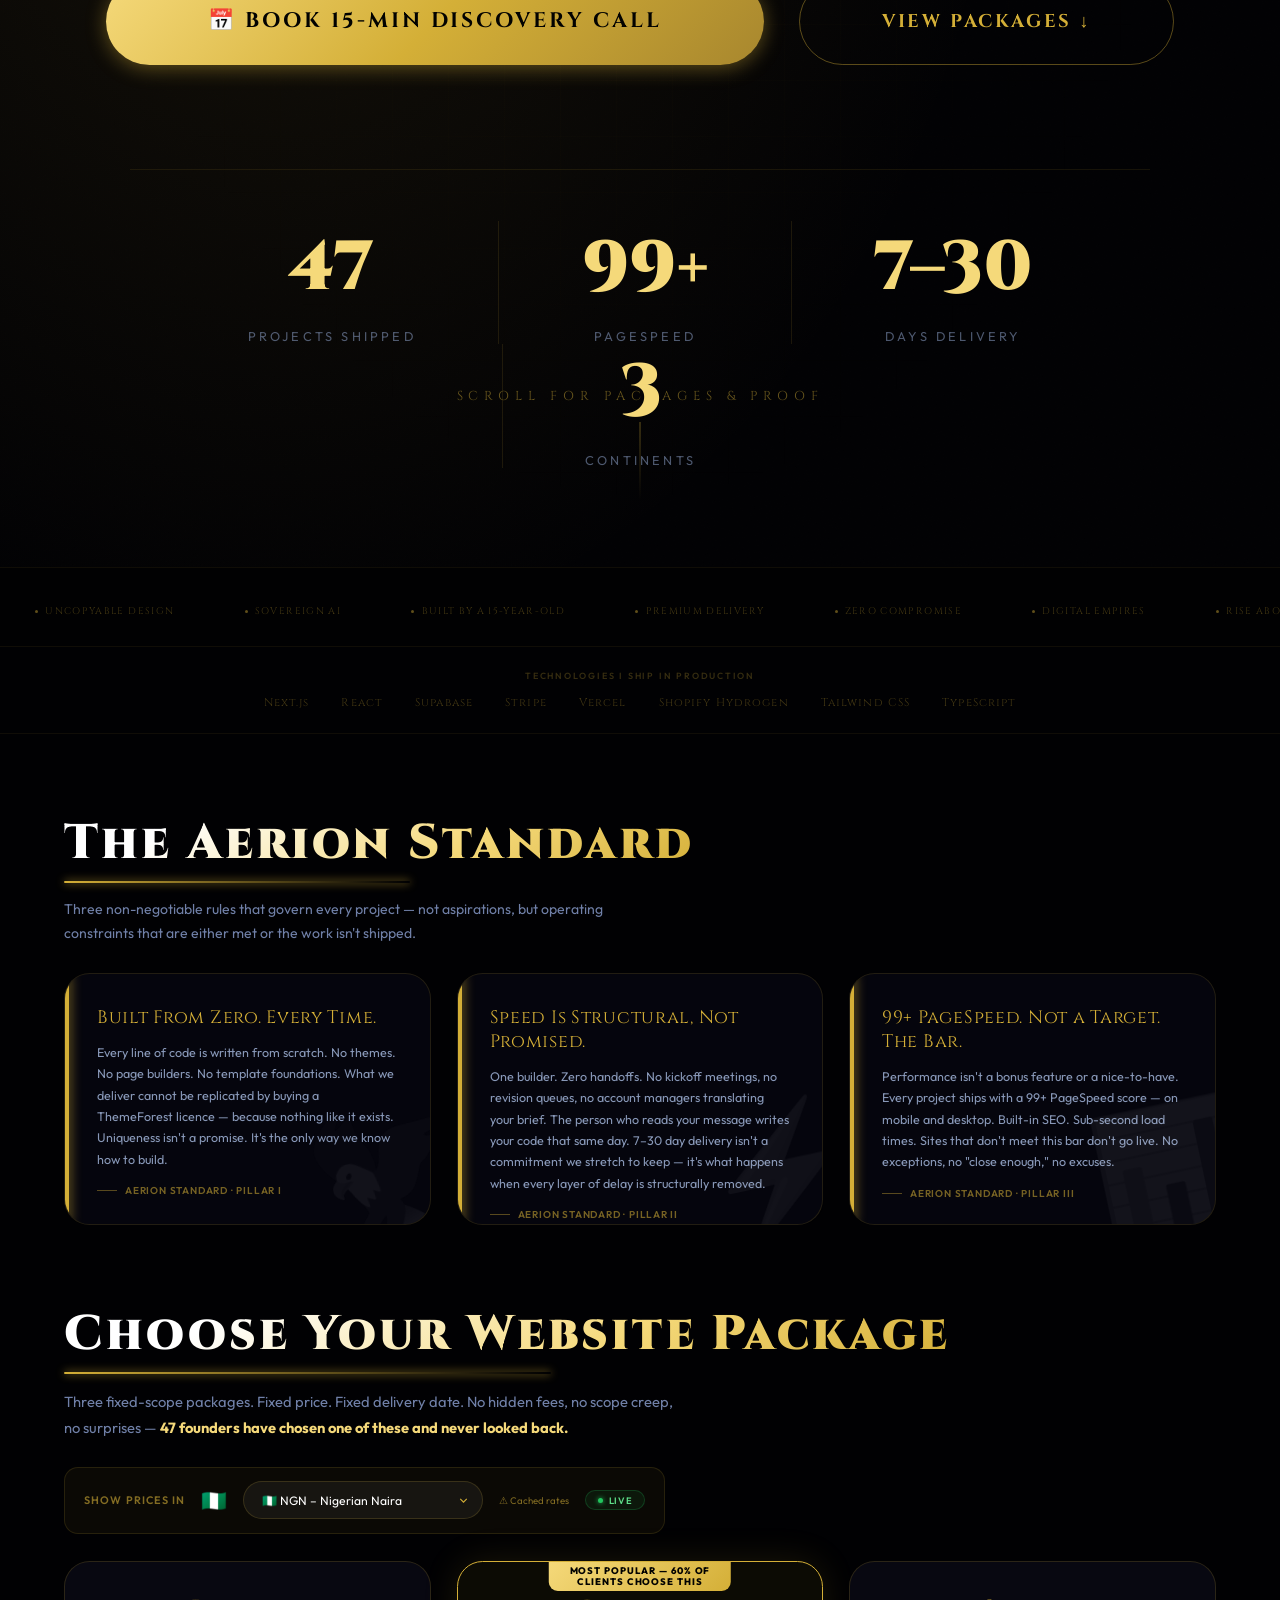
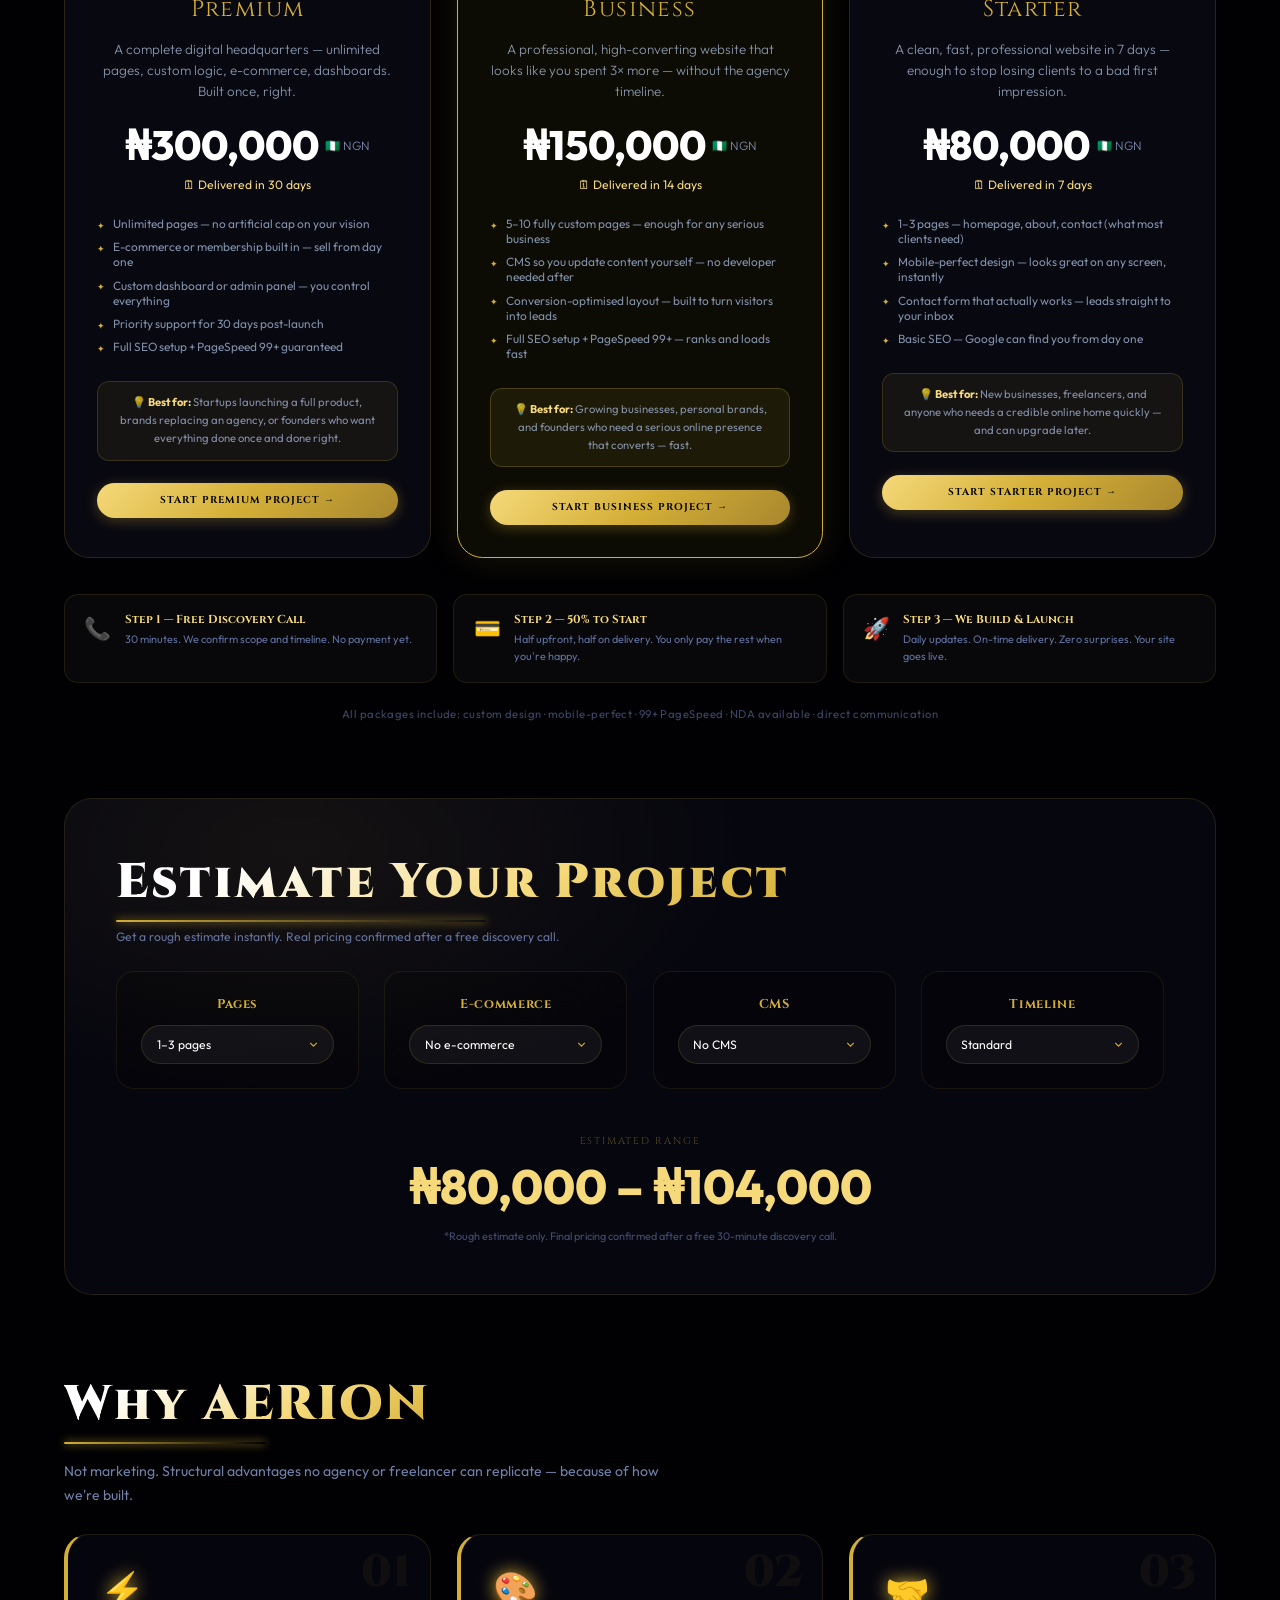
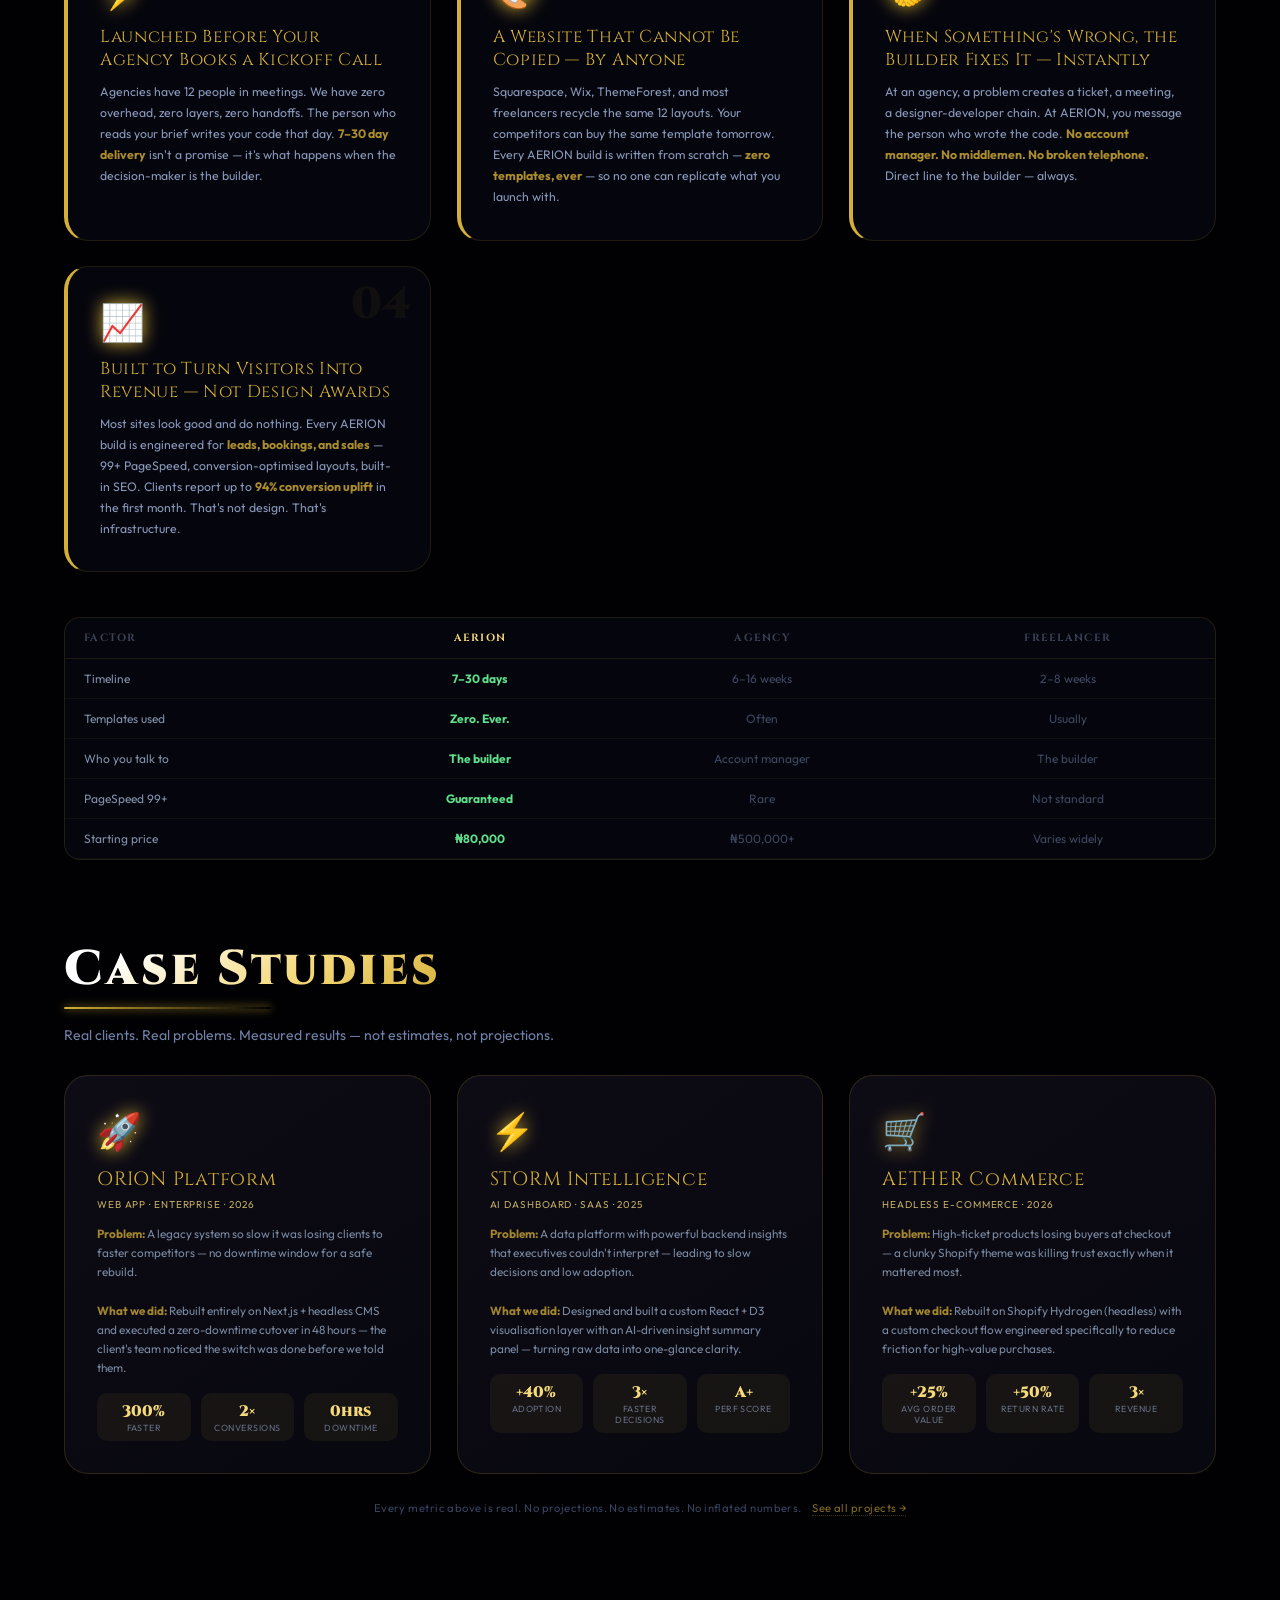
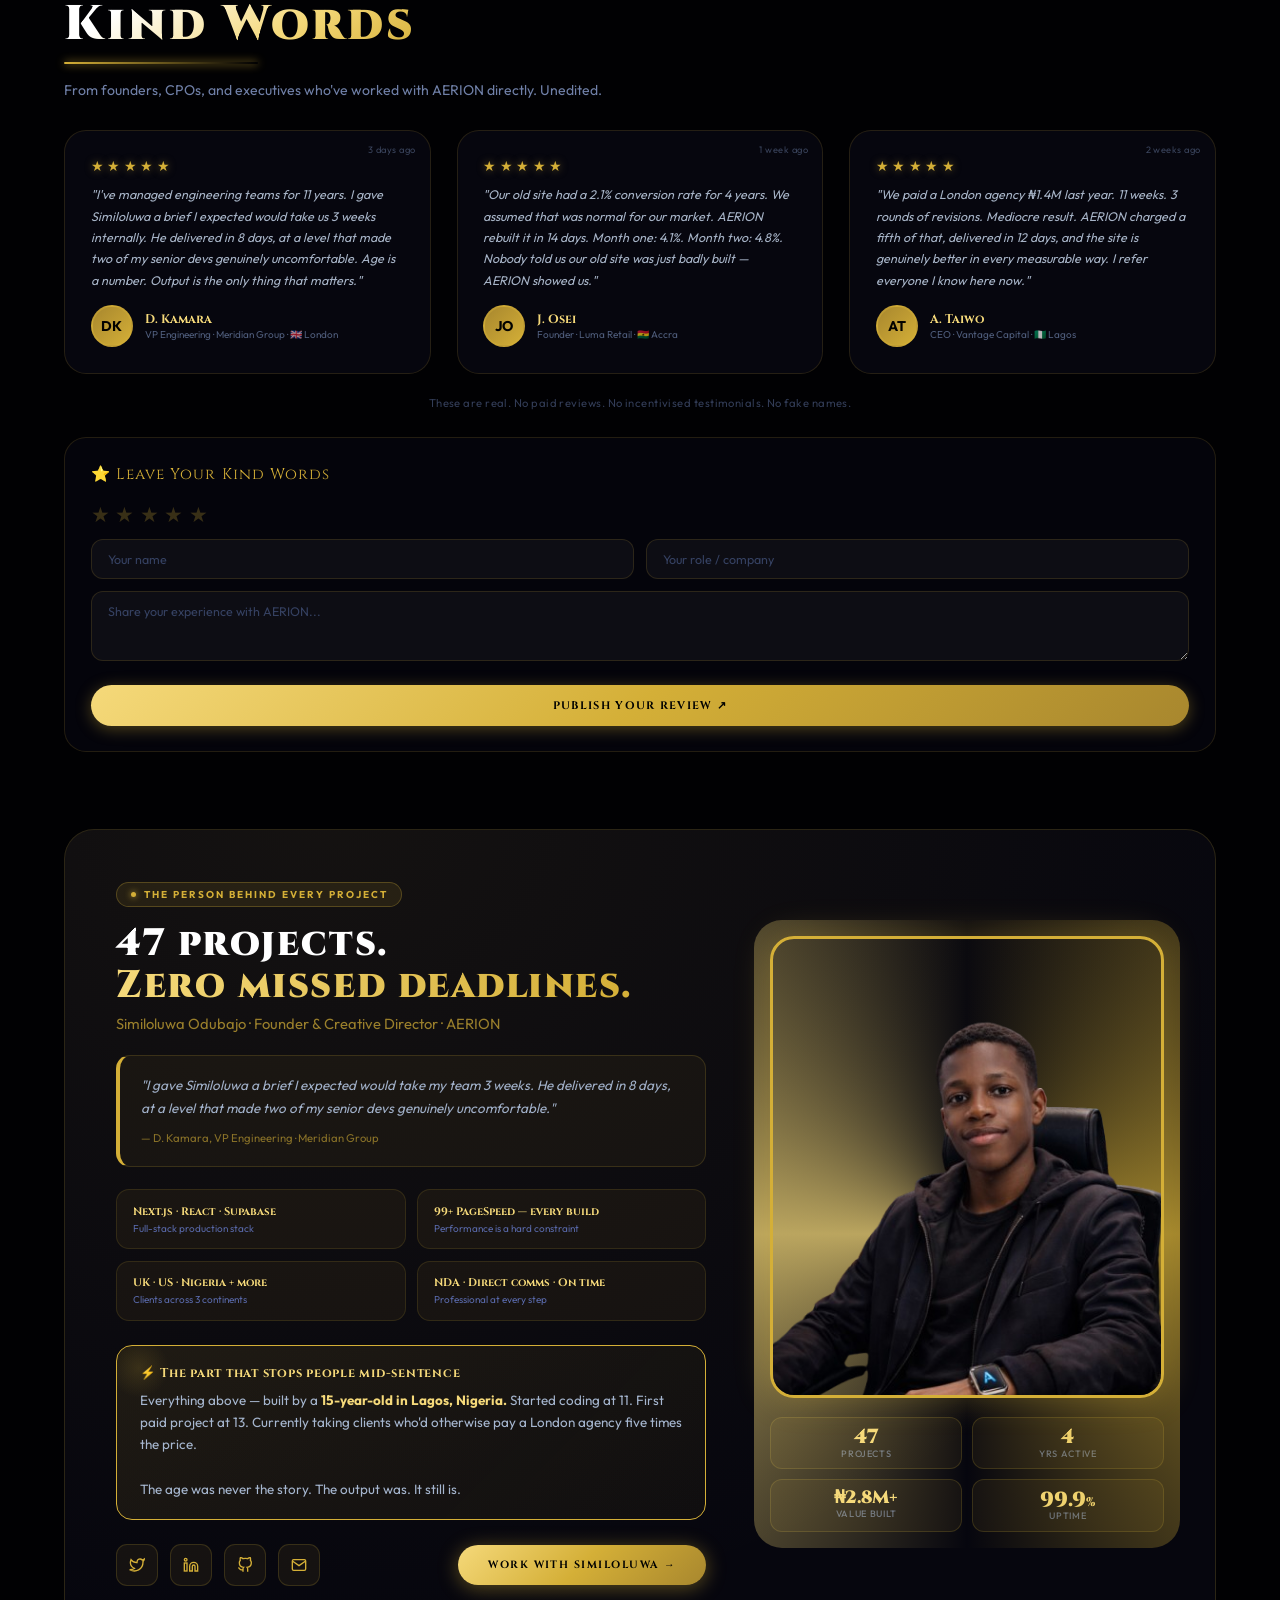
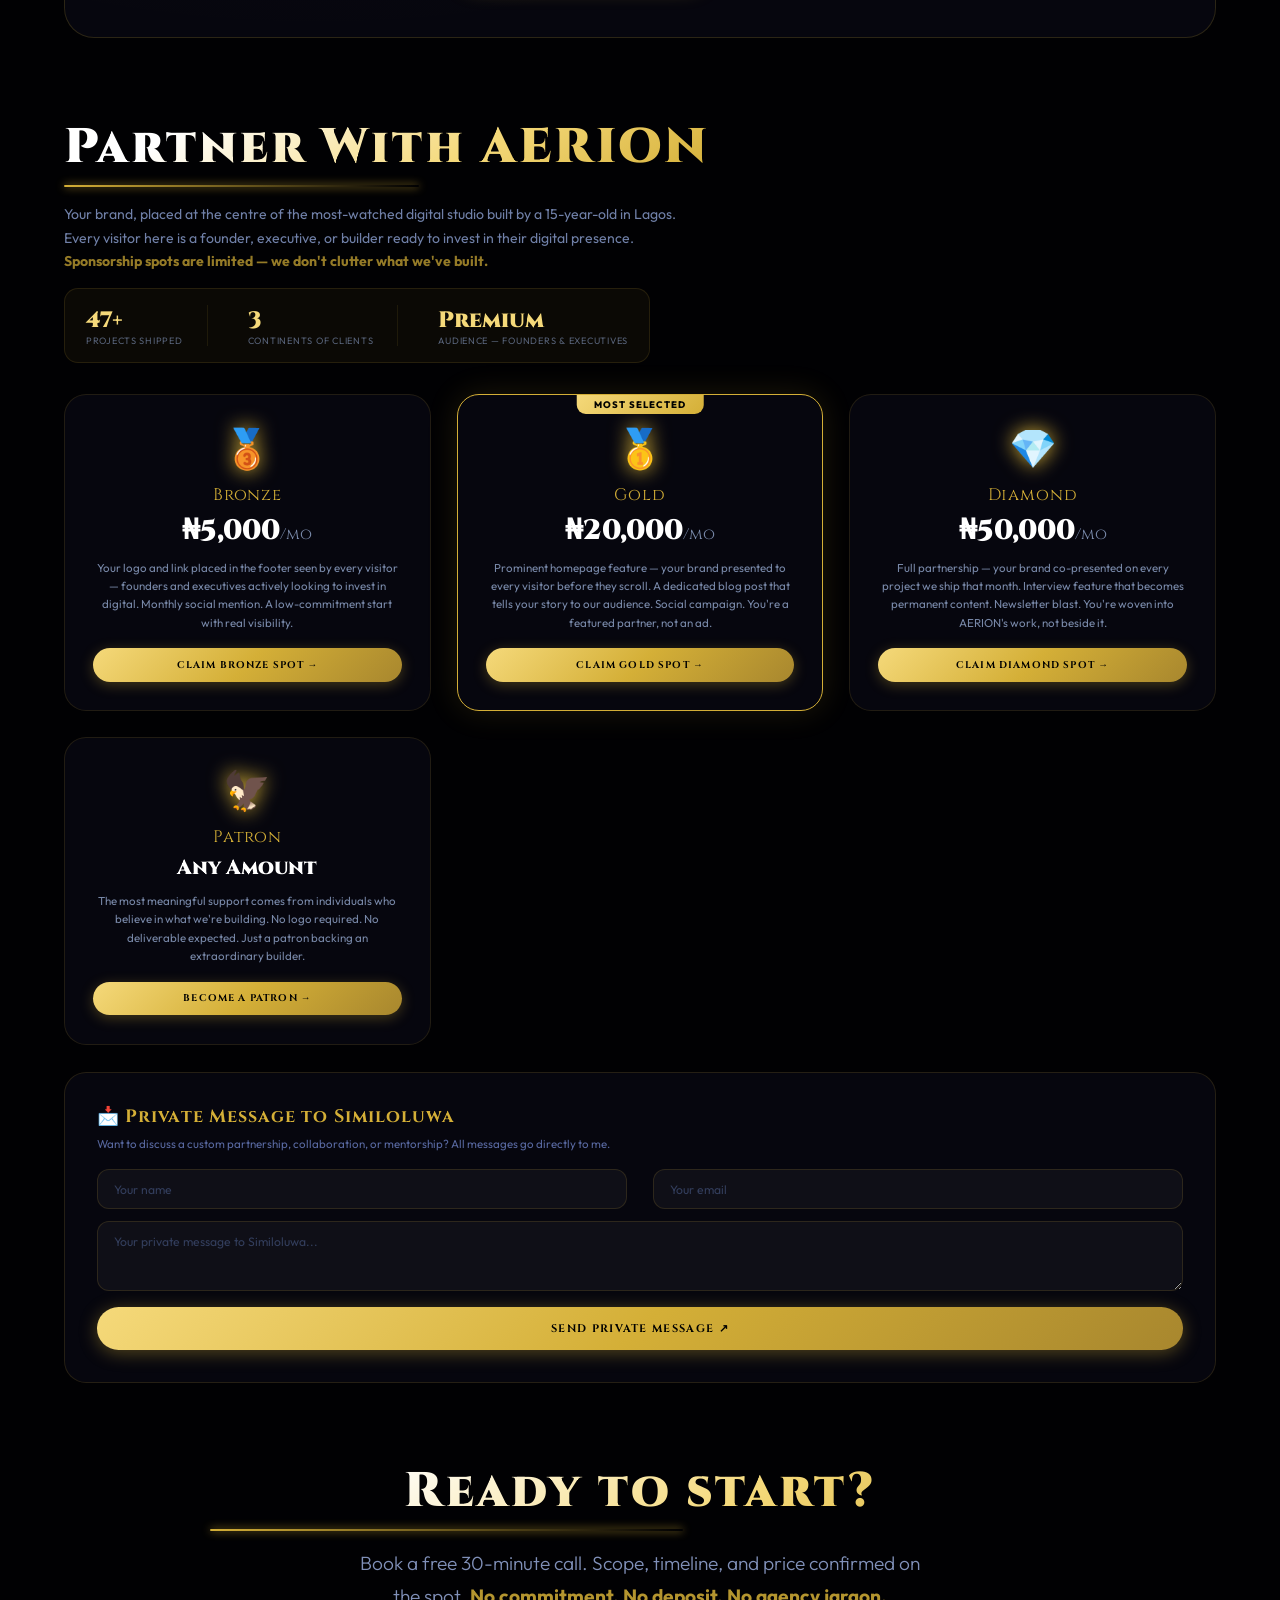
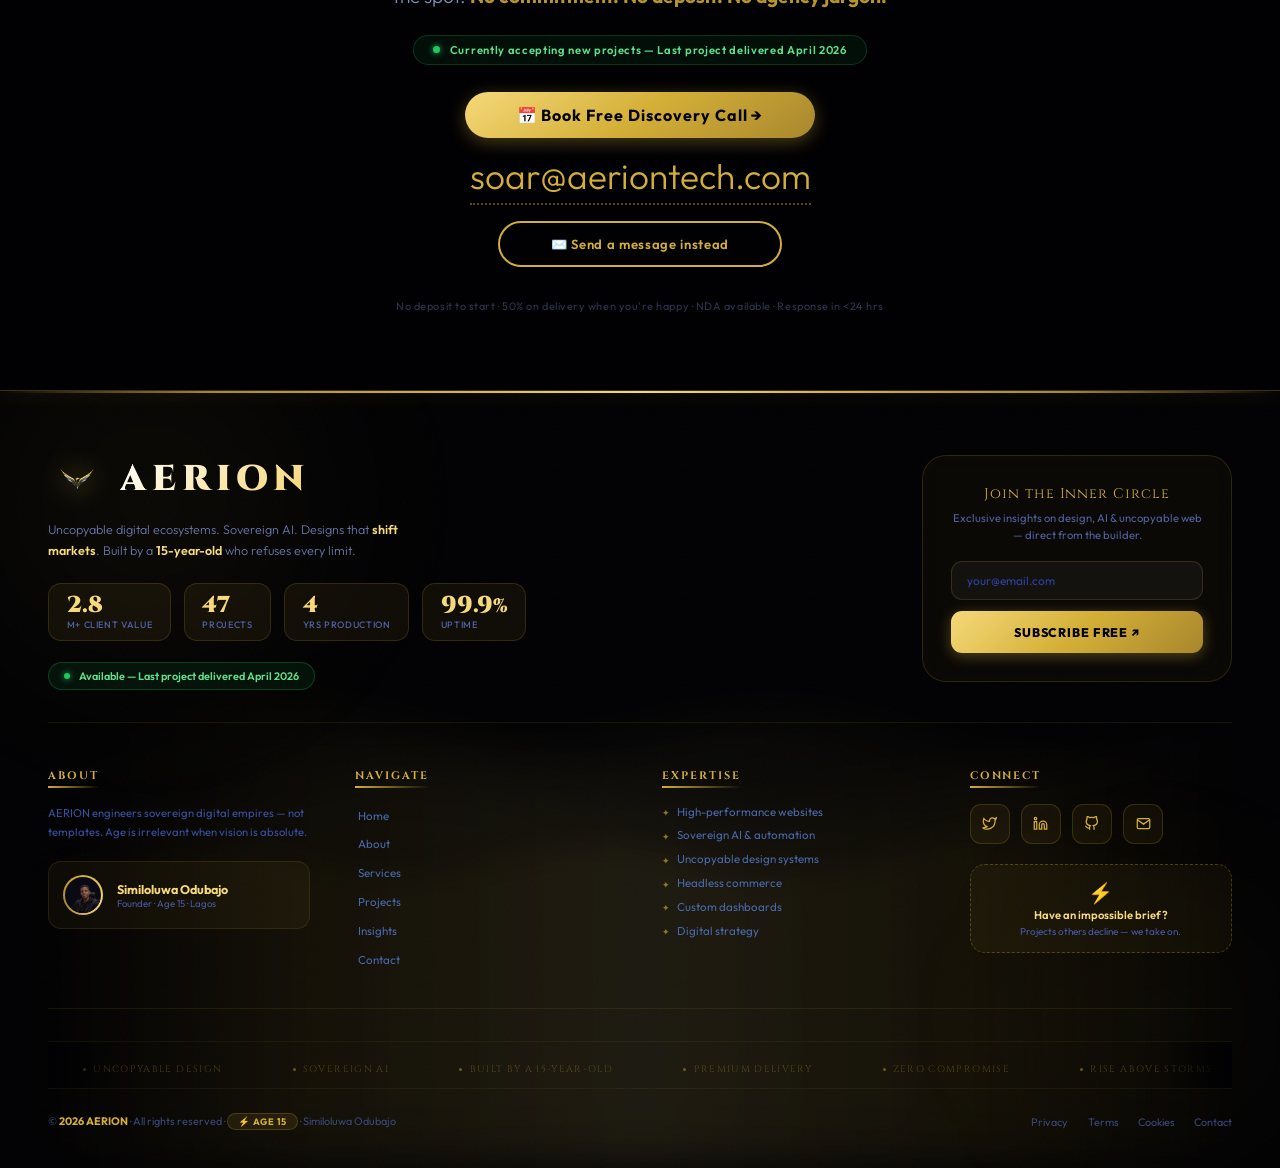
==== commit e8e31f65: "Update index.html" ====
--- a/index.html
+++ b/index.html
@@ -549,48 +549,48 @@
       15-year-old in Lagos • Open for projects — reply < 24 hrs
     </div>
 
-    <h1 class="sl-h" style="font-size:clamp(4.05rem,12.2vw,8.9rem);line-height:0.95;max-width:670px;margin-bottom:clamp(0.18rem,0.55vh,0.4rem);text-align:center;animation:saAvail .8s var(--eo) .2s both;">
+    <h1 class="sl-h" style="font-size:clamp(4.1rem,12.5vw,9rem);line-height:0.94;max-width:660px;margin-bottom:clamp(0.15rem,0.5vh,0.35rem);text-align:center;animation:saAvail .8s var(--eo) .2s both;">
       Agencies are slow and expensive.<br>
-      <span style="background:linear-gradient(90deg,var(--gl),var(--g));-webkit-background-clip:text;background-clip:text;-webkit-text-fill-color:transparent;">I'm 15 in Lagos and I destroy them.</span>
+      <span style="background:linear-gradient(90deg,var(--gl),var(--g));-webkit-background-clip:text;background-clip:text;-webkit-text-fill-color:transparent;">I'm 15 in Lagos. I destroy them.</span>
     </h1>
 
-    <p style="font-size:clamp(1.45rem,2.32vw,1.65rem);font-weight:400;color:rgba(255,255,255,.97);line-height:1.29;max-width:620px;margin:0 auto clamp(4.7rem,9.2vh,5.7rem);animation:saAvail .8s var(--eo) .35s both;">
-      47 projects shipped • 99+ PageSpeed guaranteed • 7–30 day delivery
+    <p style="font-size:clamp(1.48rem,2.35vw,1.68rem);font-weight:400;color:rgba(255,255,255,.97);line-height:1.28;max-width:610px;margin:0 auto clamp(4.8rem,9.4vh,5.8rem);animation:saAvail .8s var(--eo) .35s both;">
+      47 projects • 99+ PageSpeed guaranteed • 7–30 day delivery
     </p>
 
-    <div style="display:flex;flex-wrap:wrap;gap:2.1rem;justify-content:center;margin-bottom:clamp(5.9rem,11.4vh,7.5rem);animation:saAvail .8s var(--eo) .5s both;">
-      <a href="https://calendly.com/simipceas/30min" class="sl-btn" style="font-size:clamp(1.13rem,1.62vw,1.31rem);padding:clamp(1.82rem,2.95vh,2.02rem) clamp(4.8rem,7.8vw,6.4rem);">
+    <div style="display:flex;flex-wrap:wrap;gap:2.2rem;justify-content:center;margin-bottom:clamp(6rem,11.6vh,7.6rem);animation:saAvail .8s var(--eo) .5s both;">
+      <a href="https://calendly.com/simipceas/30min" class="sl-btn" style="font-size:clamp(1.14rem,1.64vw,1.32rem);padding:clamp(1.85rem,3vh,2.05rem) clamp(4.9rem,8vw,6.5rem);">
         📅 Book 15-min Discovery Call
       </a>
-      <a href="#packages" class="sl-btn-g" style="font-size:clamp(1.04rem,1.42vw,1.23rem);padding:clamp(1.7rem,2.8vh,1.9rem) clamp(3.8rem,6.2vw,5.6rem);">
+      <a href="#packages" class="sl-btn-g" style="font-size:clamp(1.05rem,1.44vw,1.24rem);padding:clamp(1.72rem,2.85vh,1.92rem) clamp(3.9rem,6.4vw,5.7rem);">
         View Packages ↓
       </a>
     </div>
 
-    <div style="display:flex;flex-wrap:wrap;justify-content:center;gap:0;padding:clamp(2.75rem,5.5vh,3.75rem) 0 0;border-top:1px solid rgba(212,175,55,.1);width:100%;max-width:1010px;animation:saAvail .8s var(--eo) .7s both;">
-      <div style="padding:0 clamp(3.2rem,7vw,5.1rem);text-align:center;">
-        <span style="font-family:'Cinzel',serif;font-size:clamp(2.95rem,5.5vw,4.3rem);font-weight:900;color:var(--gl);">47</span>
-        <div style="font-size:clamp(.79rem,.94vw,.89rem);color:rgba(140,160,200,.55);margin-top:.82rem;letter-spacing:.24em;">PROJECTS SHIPPED</div>
-      </div>
-      <div style="padding:0 clamp(3.2rem,7vw,5.1rem);text-align:center;border-left:1px solid rgba(212,175,55,.12);">
-        <span style="font-family:'Cinzel',serif;font-size:clamp(2.95rem,5.5vw,4.3rem);font-weight:900;color:var(--gl);">99+</span>
-        <div style="font-size:clamp(.79rem,.94vw,.89rem);color:rgba(140,160,200,.55);margin-top:.82rem;letter-spacing:.24em;">PAGESPEED</div>
-      </div>
-      <div style="padding:0 clamp(3.2rem,7vw,5.1rem);text-align:center;border-left:1px solid rgba(212,175,55,.12);">
-        <span style="font-family:'Cinzel',serif;font-size:clamp(2.95rem,5.5vw,4.3rem);font-weight:900;color:var(--gl);">7–30</span>
-        <div style="font-size:clamp(.79rem,.94vw,.89rem);color:rgba(140,160,200,.55);margin-top:.82rem;letter-spacing:.24em;">DAYS DELIVERY</div>
-      </div>
-      <div style="padding:0 clamp(3.2rem,7vw,5.1rem);text-align:center;border-left:1px solid rgba(212,175,55,.12);">
-        <span style="font-family:'Cinzel',serif;font-size:clamp(2.95rem,5.5vw,4.3rem);font-weight:900;color:var(--gl);">3</span>
-        <div style="font-size:clamp(.79rem,.94vw,.89rem);color:rgba(140,160,200,.55);margin-top:.82rem;letter-spacing:.24em;">CONTINENTS</div>
-      </div>
-    </div>
-
-  </div>
-
-  <a href="#packages" style="position:absolute;bottom:clamp(3.6rem,7.2vh,4.6rem);left:50%;transform:translateX(-50%);display:flex;flex-direction:column;align-items:center;gap:1.05rem;text-decoration:none;opacity:.48;transition:opacity .3s;" onmouseenter="this.style.opacity='1'" onmouseleave="this.style.opacity='.48'">
-    <span style="font-family:'Cinzel',serif;font-size:.8rem;letter-spacing:.45em;text-transform:uppercase;color:var(--g);">Scroll for packages & proof</span>
-    <div style="width:1px;height:76px;background:linear-gradient(to bottom,var(--g),transparent);"></div>
+    <div style="display:flex;flex-wrap:wrap;justify-content:center;gap:0;padding:clamp(2.8rem,5.6vh,3.8rem) 0 0;border-top:1px solid rgba(212,175,55,.1);width:100%;max-width:1020px;animation:saAvail .8s var(--eo) .7s both;">
+      <div style="padding:0 clamp(3.25rem,7.1vw,5.15rem);text-align:center;">
+        <span style="font-family:'Cinzel',serif;font-size:clamp(3rem,5.6vw,4.35rem);font-weight:900;color:var(--gl);">47</span>
+        <div style="font-size:clamp(.8rem,.95vw,.9rem);color:rgba(140,160,200,.55);margin-top:.85rem;letter-spacing:.25em;">PROJECTS SHIPPED</div>
+      </div>
+      <div style="padding:0 clamp(3.25rem,7.1vw,5.15rem);text-align:center;border-left:1px solid rgba(212,175,55,.12);">
+        <span style="font-family:'Cinzel',serif;font-size:clamp(3rem,5.6vw,4.35rem);font-weight:900;color:var(--gl);">99+</span>
+        <div style="font-size:clamp(.8rem,.95vw,.9rem);color:rgba(140,160,200,.55);margin-top:.85rem;letter-spacing:.25em;">PAGESPEED</div>
+      </div>
+      <div style="padding:0 clamp(3.25rem,7.1vw,5.15rem);text-align:center;border-left:1px solid rgba(212,175,55,.12);">
+        <span style="font-family:'Cinzel',serif;font-size:clamp(3rem,5.6vw,4.35rem);font-weight:900;color:var(--gl);">7–30</span>
+        <div style="font-size:clamp(.8rem,.95vw,.9rem);color:rgba(140,160,200,.55);margin-top:.85rem;letter-spacing:.25em;">DAYS DELIVERY</div>
+      </div>
+      <div style="padding:0 clamp(3.25rem,7.1vw,5.15rem);text-align:center;border-left:1px solid rgba(212,175,55,.12);">
+        <span style="font-family:'Cinzel',serif;font-size:clamp(3rem,5.6vw,4.35rem);font-weight:900;color:var(--gl);">3</span>
+        <div style="font-size:clamp(.8rem,.95vw,.9rem);color:rgba(140,160,200,.55);margin-top:.85rem;letter-spacing:.25em;">CONTINENTS</div>
+      </div>
+    </div>
+
+  </div>
+
+  <a href="#packages" style="position:absolute;bottom:clamp(3.7rem,7.4vh,4.7rem);left:50%;transform:translateX(-50%);display:flex;flex-direction:column;align-items:center;gap:1.1rem;text-decoration:none;opacity:.48;transition:opacity .3s;" onmouseenter="this.style.opacity='1'" onmouseleave="this.style.opacity='.48'">
+    <span style="font-family:'Cinzel',serif;font-size:.81rem;letter-spacing:.46em;text-transform:uppercase;color:var(--g);">Scroll for packages & proof</span>
+    <div style="width:1px;height:78px;background:linear-gradient(to bottom,var(--g),transparent);"></div>
   </a>
 </section>
 <!-- /HERO -->
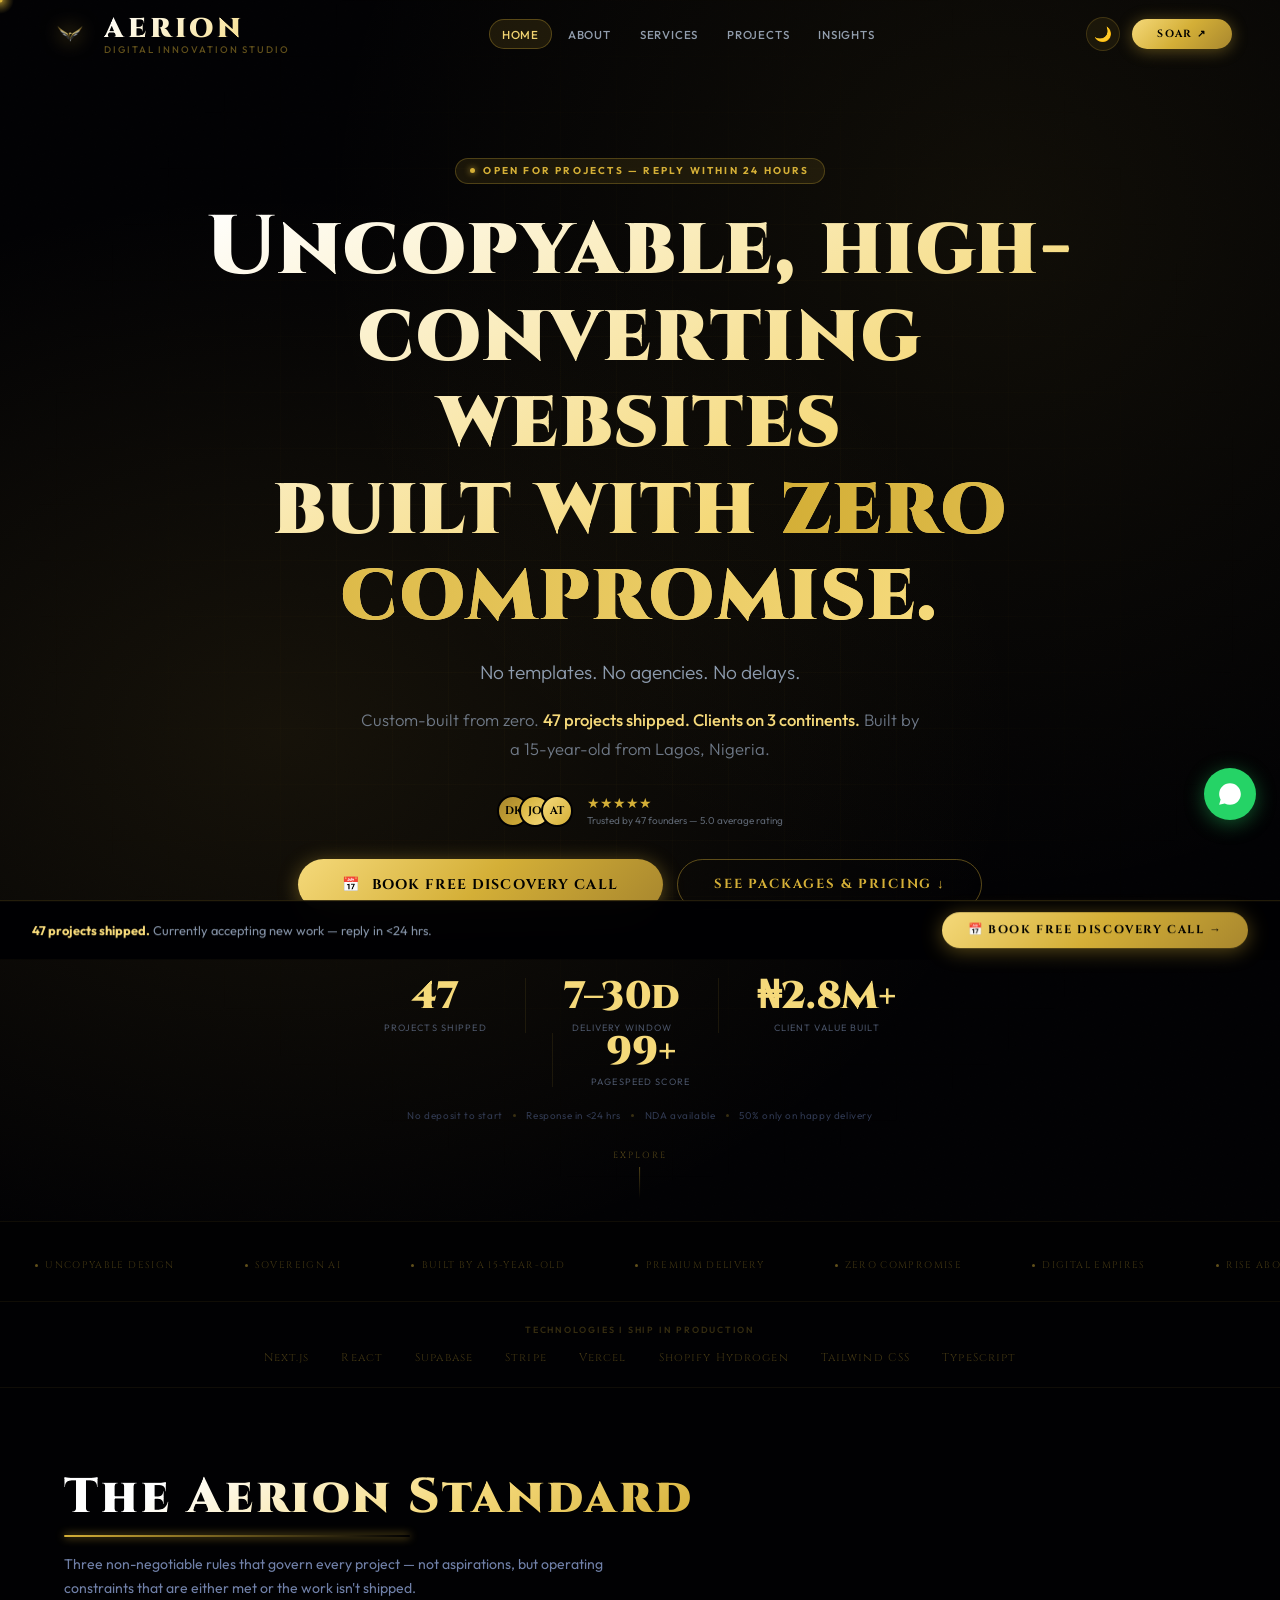
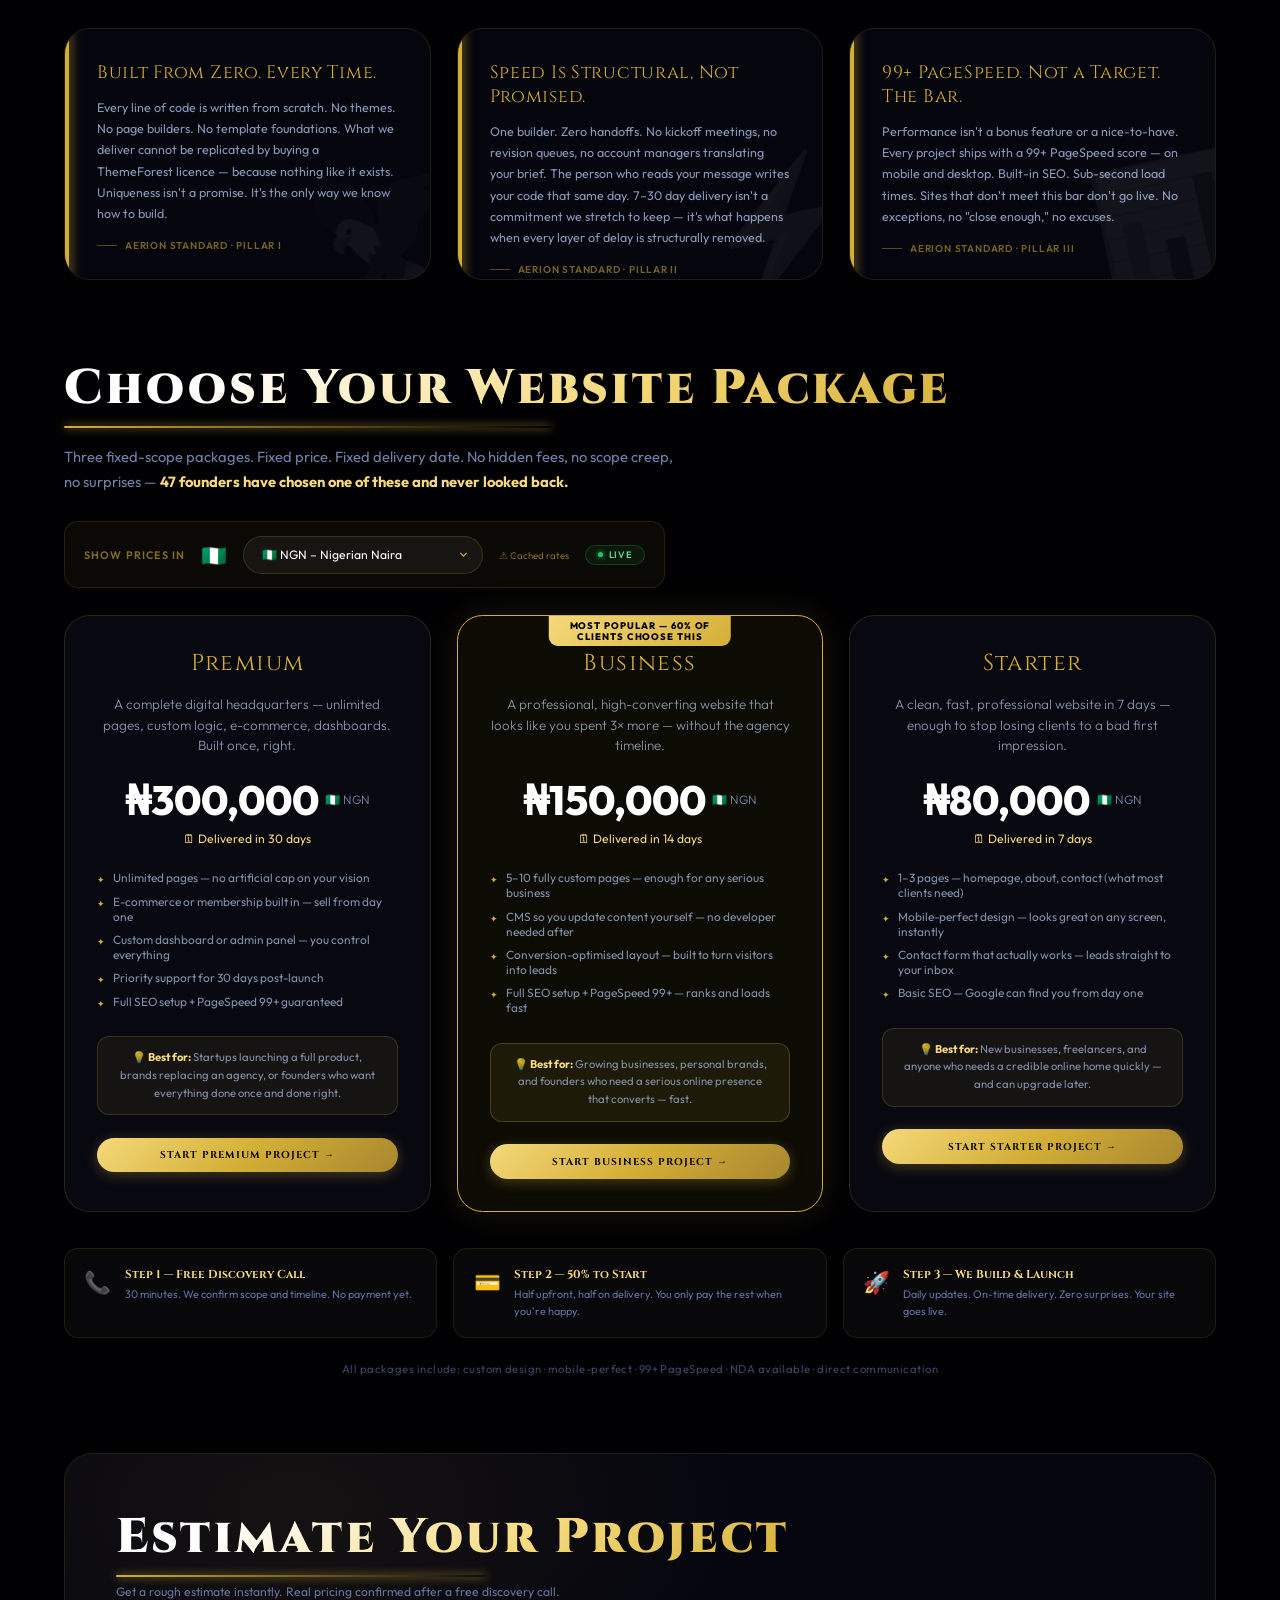
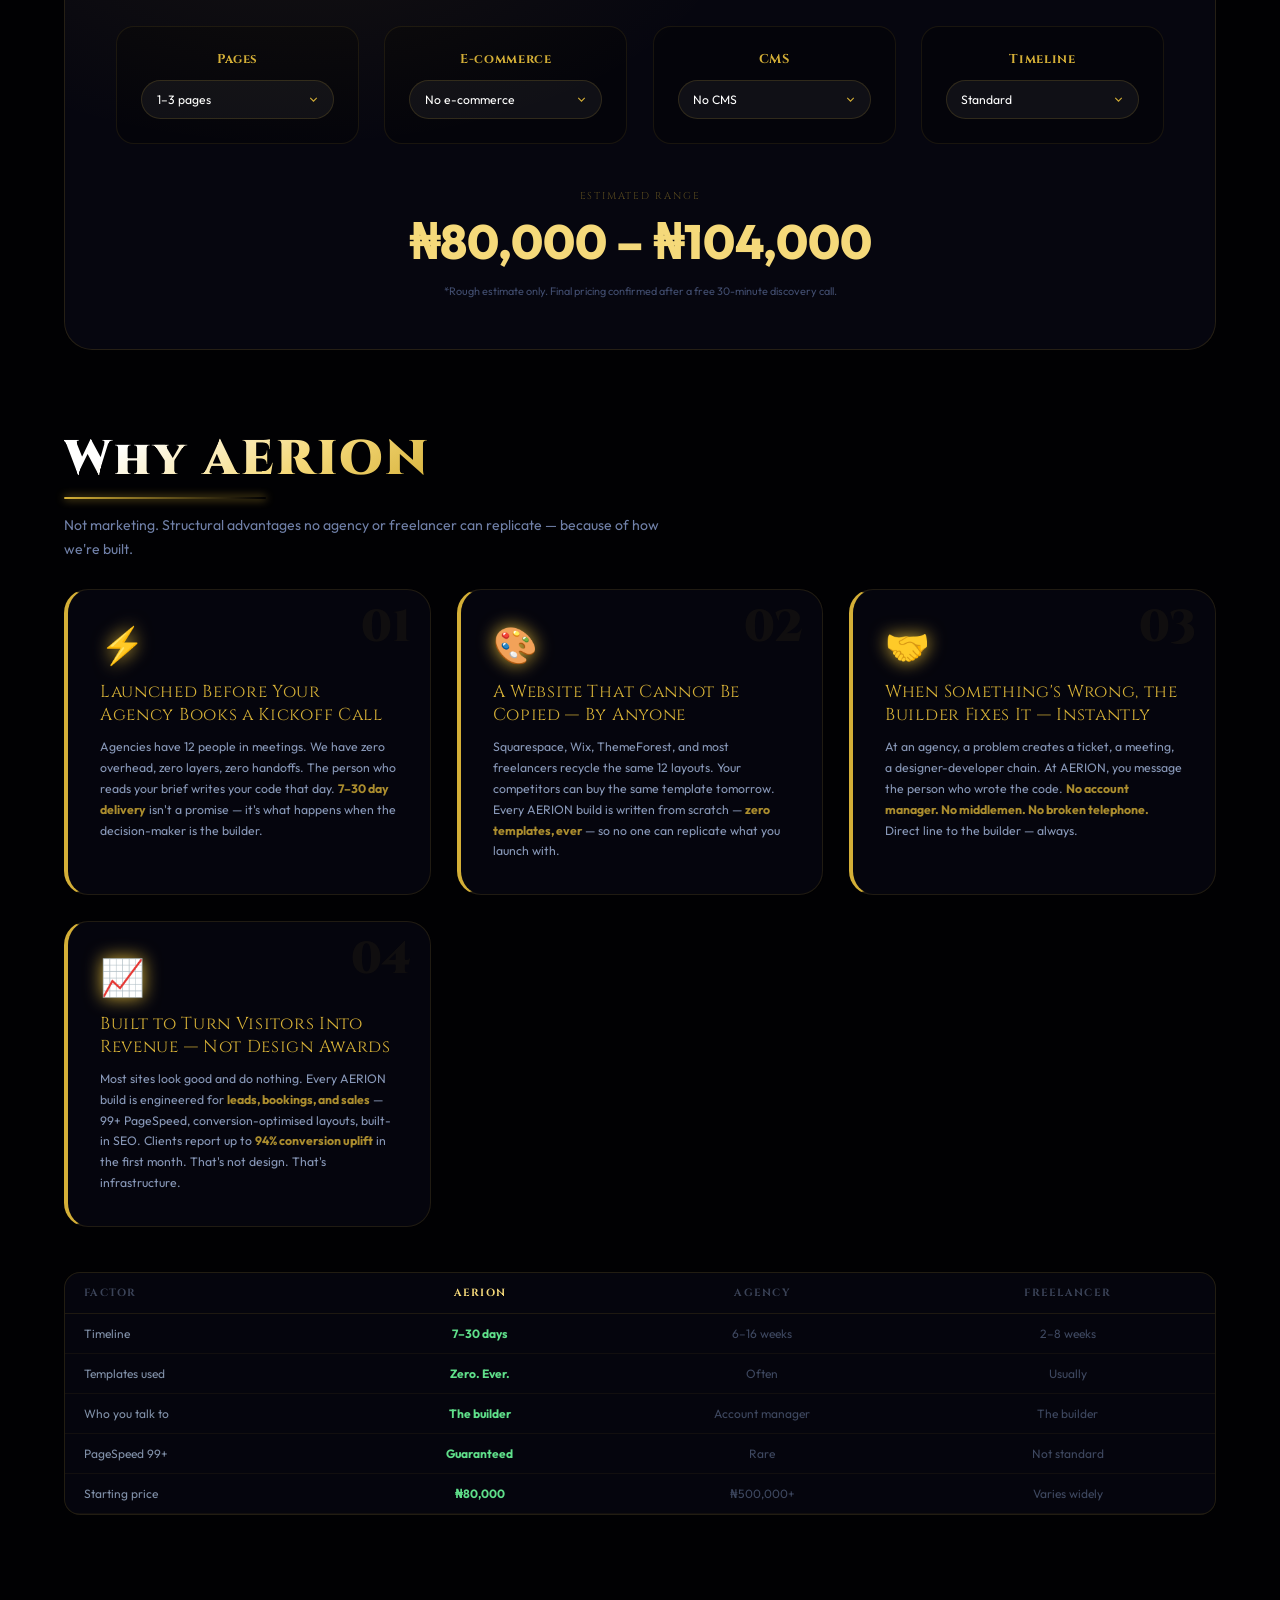
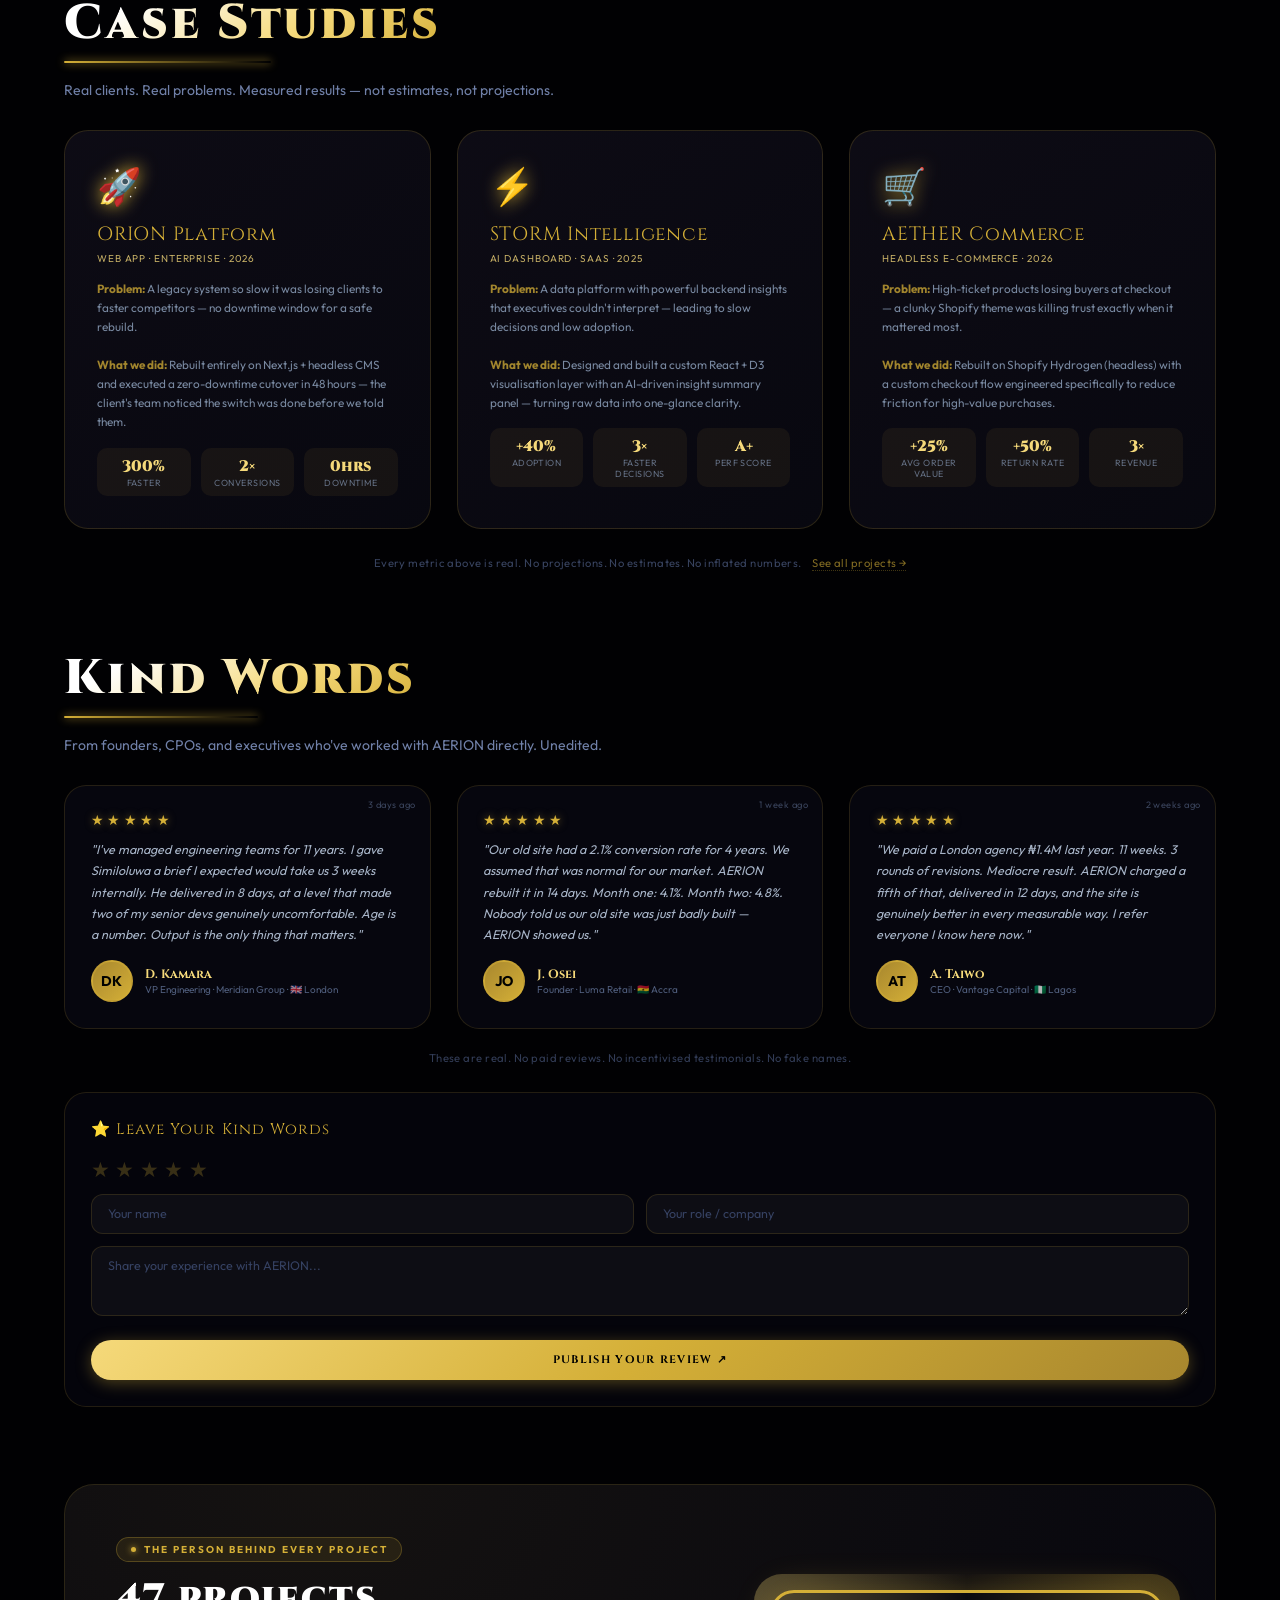
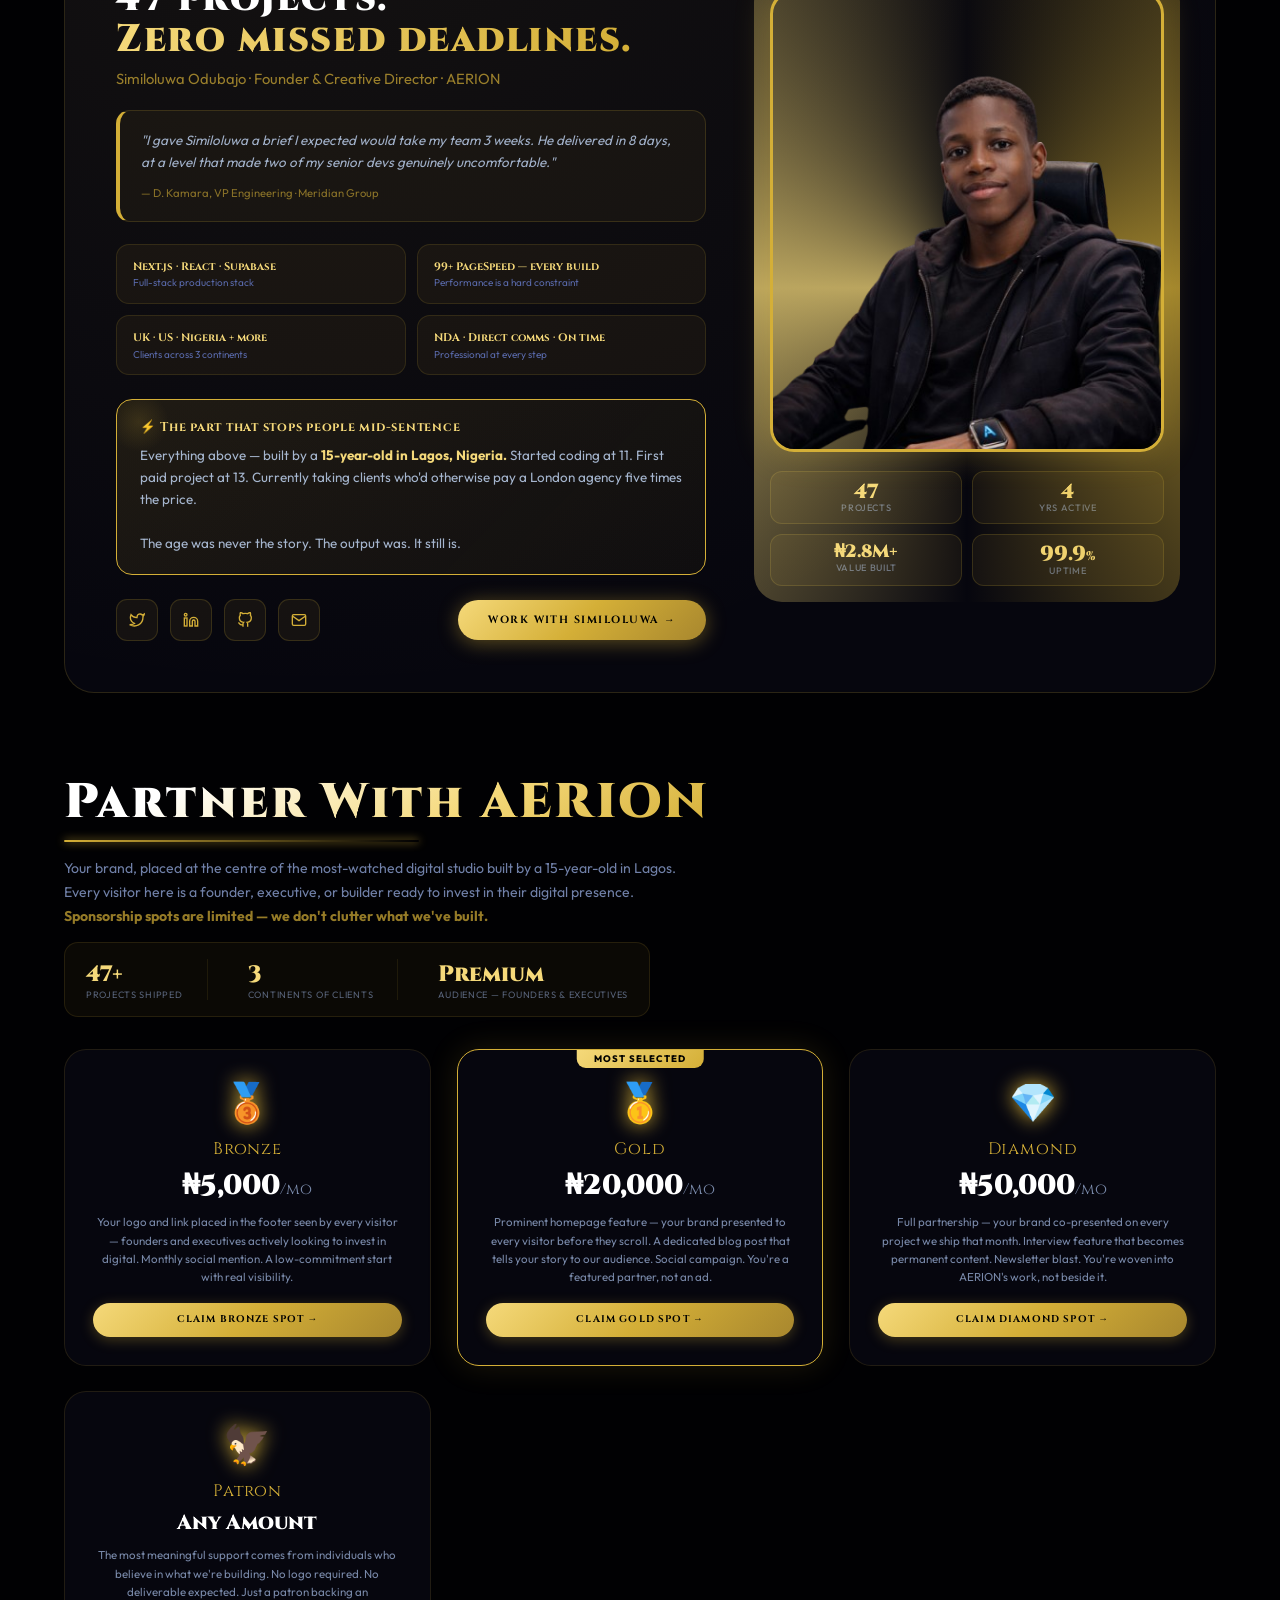
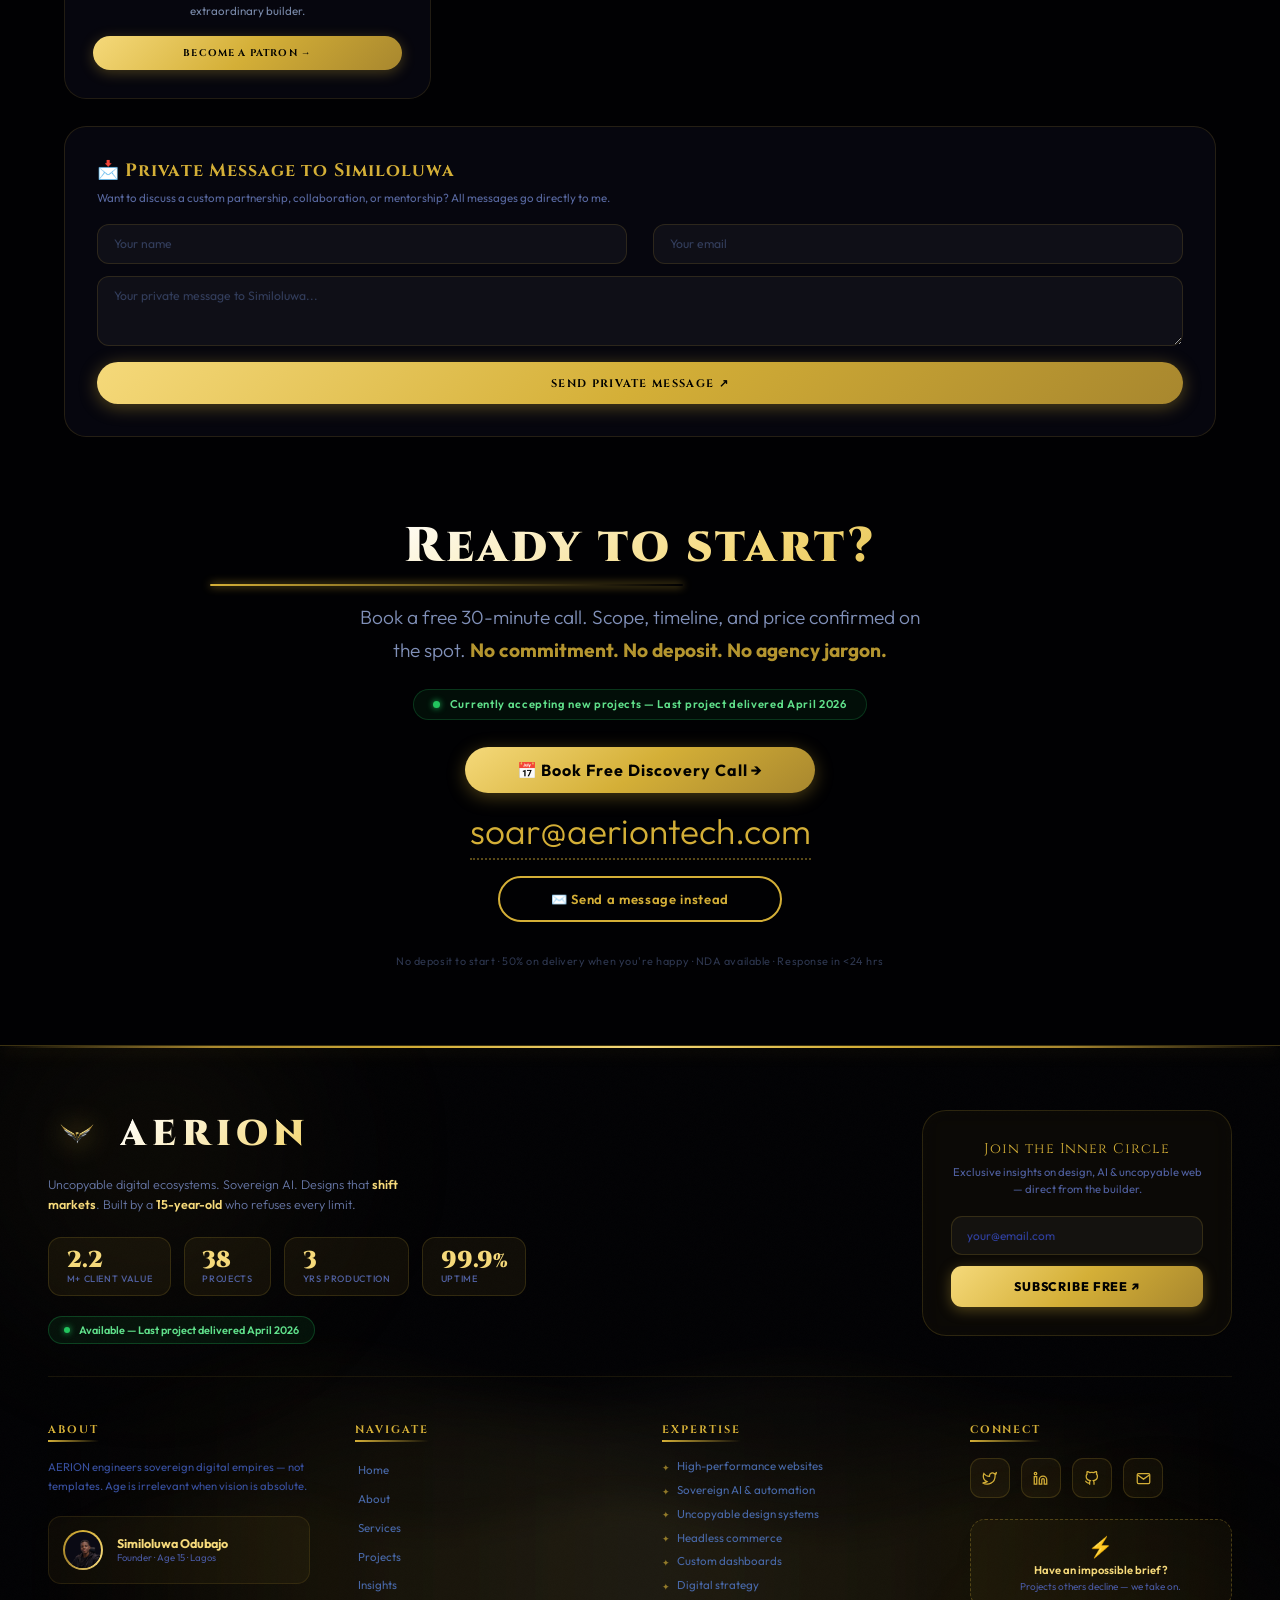
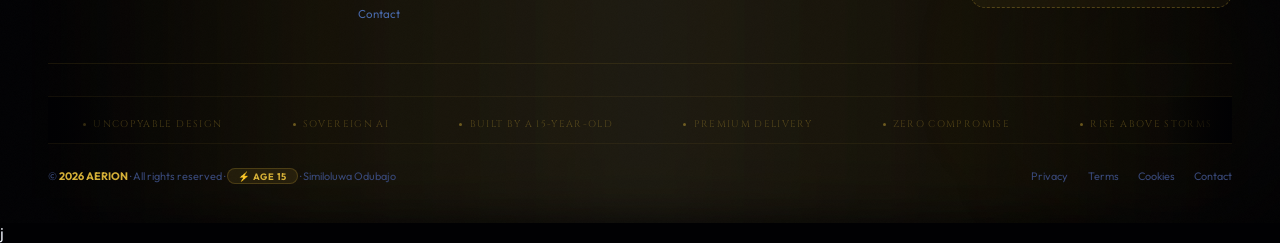
==== commit a707493d: "Update hero section and button links in index.html" ====
--- a/index.html
+++ b/index.html
@@ -462,7 +462,7 @@
   <div style="font-size:clamp(.78rem,1vw,.88rem);color:rgba(190,210,240,.7);">
     <strong style="color:var(--gl);">47 projects shipped.</strong> Currently accepting new work — reply in &lt;24 hrs.
   </div>
-  <a href="https://calendly.com/simipceas/30min" class="sl-btn" style="font-size:.72rem;padding:.65rem 1.6rem;white-space:nowrap;flex-shrink:0;animation:none;">
+  <a href="contact.html" class="sl-btn" style="font-size:.72rem;padding:.65rem 1.6rem;white-space:nowrap;flex-shrink:0;animation:none;">
     📅 Book Free Discovery Call →
   </a>
 </div>
@@ -532,65 +532,107 @@
 </div>
 
 <!-- ═══════════════ HERO — ELON SINGLE-COLUMN VERSION ═══════════════ -->
-<!-- HERO — SHARP, CONFIDENT, FIRST-PRINCIPLES VERSION -->
-<!-- HERO — FINAL SHARP VERSION -->
-<!-- HERO — LETHAL FINAL VERSION -->
-<!-- HERO — LETHAL FINAL VERSION -->
-<!-- HERO — FINAL LETHAL VERSION -->
-<section id="hero" style="min-height:100svh;padding-top:var(--nh);background:radial-gradient(ellipse at 22% 60%,rgba(168,135,46,.12) 0%,transparent 52%),radial-gradient(ellipse at 78% 18%,rgba(212,175,55,.07) 0%,transparent 48%),var(--bg);display:flex;align-items:center;position:relative;overflow:hidden;">
+<section id="hero" style="
+  min-height:100svh;
+  padding-top:var(--nh);
+  background:
+    radial-gradient(ellipse at 22% 60%,rgba(168,135,46,.12) 0%,transparent 52%),
+    radial-gradient(ellipse at 78% 18%,rgba(212,175,55,.07) 0%,transparent 48%),
+    var(--bg);
+  display:flex;
+  align-items:center;
+  position:relative;
+  overflow:hidden;
+">
   <div class="sl-gn" style="opacity:.18;z-index:0;"></div>
-  
+  <!-- Grid overlay -->
   <div style="position:absolute;inset:0;z-index:0;background-image:linear-gradient(rgba(212,175,55,.028) 1px,transparent 1px),linear-gradient(90deg,rgba(212,175,55,.028) 1px,transparent 1px);background-size:56px 56px;mask-image:radial-gradient(ellipse at 50% 45%,black 22%,transparent 70%);pointer-events:none;"></div>
 
+  <!-- SINGLE COLUMN CENTRED CONTENT -->
   <div style="position:relative;z-index:5;max-width:1380px;margin:0 auto;padding:clamp(4rem,10vh,7rem) clamp(1.4rem,5vw,4rem) clamp(5rem,11vh,8rem);width:100%;display:flex;flex-direction:column;align-items:center;text-align:center;">
 
-    <div class="sl-lbl" style="margin-bottom:clamp(1rem,2vh,1.6rem);animation:saAvail .6s var(--eo) .1s both;">
+    <!-- Availability badge -->
+    <div class="sl-lbl" style="margin-bottom:clamp(1.2rem,2.4vh,1.8rem);animation:saAvail .6s var(--eo) .1s both;">
       <span class="sl-lbl-dot"></span>
-      15-year-old in Lagos • Open for projects — reply < 24 hrs
-    </div>
-
-    <h1 class="sl-h" style="font-size:clamp(4.1rem,12.5vw,9rem);line-height:0.94;max-width:660px;margin-bottom:clamp(0.15rem,0.5vh,0.35rem);text-align:center;animation:saAvail .8s var(--eo) .2s both;">
-      Agencies are slow and expensive.<br>
-      <span style="background:linear-gradient(90deg,var(--gl),var(--g));-webkit-background-clip:text;background-clip:text;-webkit-text-fill-color:transparent;">I'm 15 in Lagos. I destroy them.</span>
+      Open for projects — reply within 24 hours
+    </div>
+
+    <!-- ELON HEADLINE — short, specific, zero fluff -->
+    <h1 class="sl-h" style="font-size:clamp(2.4rem,6.5vw,5.8rem);line-height:1.04;max-width:880px;margin-bottom:clamp(1rem,2vh,1.4rem);text-align:center;animation:saAvail .8s var(--eo) .2s both;">
+      Uncopyable, high-converting websites<br>
+      built with <span class="sl-accent">zero compromise.</span>
     </h1>
 
-    <p style="font-size:clamp(1.48rem,2.35vw,1.68rem);font-weight:400;color:rgba(255,255,255,.97);line-height:1.28;max-width:610px;margin:0 auto clamp(4.8rem,9.4vh,5.8rem);animation:saAvail .8s var(--eo) .35s both;">
-      47 projects • 99+ PageSpeed guaranteed • 7–30 day delivery
+    <!-- SUBHEADLINE — one sentence, maximum clarity -->
+    <p style="font-size:clamp(1rem,1.6vw,1.2rem);font-weight:300;color:rgba(190,210,238,.72);line-height:1.7;max-width:580px;margin:0 auto clamp(1rem,2vh,1.4rem);animation:saAvail .8s var(--eo) .32s both;">
+      No templates. No agencies. No delays.
     </p>
-
-    <div style="display:flex;flex-wrap:wrap;gap:2.2rem;justify-content:center;margin-bottom:clamp(6rem,11.6vh,7.6rem);animation:saAvail .8s var(--eo) .5s both;">
-      <a href="https://calendly.com/simipceas/30min" class="sl-btn" style="font-size:clamp(1.14rem,1.64vw,1.32rem);padding:clamp(1.85rem,3vh,2.05rem) clamp(4.9rem,8vw,6.5rem);">
-        📅 Book 15-min Discovery Call
+    <p style="font-size:clamp(.9rem,1.3vw,1.05rem);font-weight:300;color:rgba(190,210,238,.55);line-height:1.7;max-width:560px;margin:0 auto clamp(1.8rem,3.5vh,2.6rem);animation:saAvail .8s var(--eo) .42s both;">
+      Custom-built from zero. <strong style="color:var(--gl);font-weight:500;">47 projects shipped. Clients on 3 continents.</strong> Built by a 15-year-old from Lagos, Nigeria.
+    </p>
+
+    <!-- SOCIAL PROOF STRIP — before the CTA -->
+    <div style="display:flex;align-items:center;gap:.85rem;justify-content:center;margin-bottom:clamp(1.8rem,3.5vh,2.8rem);animation:saAvail .8s var(--eo) .52s both;">
+      <div style="display:flex;">
+        <div style="width:32px;height:32px;border-radius:50%;background:linear-gradient(135deg,var(--gd),var(--g));border:2px solid #010103;display:flex;align-items:center;justify-content:center;font-size:.68rem;font-weight:700;color:#020200;font-family:'Cinzel',serif;">DK</div>
+        <div style="width:32px;height:32px;border-radius:50%;background:linear-gradient(135deg,var(--g),var(--gl));border:2px solid #010103;display:flex;align-items:center;justify-content:center;font-size:.68rem;font-weight:700;color:#020200;font-family:'Cinzel',serif;margin-left:-10px;">JO</div>
+        <div style="width:32px;height:32px;border-radius:50%;background:linear-gradient(135deg,var(--gl),var(--g));border:2px solid #010103;display:flex;align-items:center;justify-content:center;font-size:.68rem;font-weight:700;color:#020200;font-family:'Cinzel',serif;margin-left:-10px;">AT</div>
+      </div>
+      <div style="text-align:left;">
+        <div style="display:flex;gap:1px;margin-bottom:2px;font-size:.85rem;">
+          <span style="color:var(--g);">★★★★★</span>
+        </div>
+        <div style="font-size:clamp(.62rem,.78vw,.72rem);color:rgba(190,210,240,.45);">Trusted by 47 founders — 5.0 average rating</div>
+      </div>
+    </div>
+
+    <!-- PRIMARY CTA — dominant, single action -->
+    <div style="display:flex;flex-wrap:wrap;gap:.9rem;justify-content:center;margin-bottom:clamp(2.5rem,5vh,4rem);animation:saAvail .8s var(--eo) .6s both;">
+      <a href="https://calendly.com/simipceas/30min" class="sl-btn" style="font-size:clamp(.85rem,1.1vw,1rem);padding:clamp(1rem,1.6vh,1.2rem) clamp(2.2rem,3.5vw,3.5rem);letter-spacing:.08em;animation:br 2.8s ease-in-out infinite;">
+        📅&nbsp; Book Free Discovery Call
       </a>
-      <a href="#packages" class="sl-btn-g" style="font-size:clamp(1.05rem,1.44vw,1.24rem);padding:clamp(1.72rem,2.85vh,1.92rem) clamp(3.9rem,6.4vw,5.7rem);">
-        View Packages ↓
+      <a href="#packages" class="sl-btn-g" style="font-size:clamp(.82rem,1vw,.95rem);padding:clamp(.95rem,1.5vh,1.15rem) clamp(1.8rem,2.8vw,2.8rem);">
+        See Packages &amp; Pricing ↓
       </a>
     </div>
 
-    <div style="display:flex;flex-wrap:wrap;justify-content:center;gap:0;padding:clamp(2.8rem,5.6vh,3.8rem) 0 0;border-top:1px solid rgba(212,175,55,.1);width:100%;max-width:1020px;animation:saAvail .8s var(--eo) .7s both;">
-      <div style="padding:0 clamp(3.25rem,7.1vw,5.15rem);text-align:center;">
-        <span style="font-family:'Cinzel',serif;font-size:clamp(3rem,5.6vw,4.35rem);font-weight:900;color:var(--gl);">47</span>
-        <div style="font-size:clamp(.8rem,.95vw,.9rem);color:rgba(140,160,200,.55);margin-top:.85rem;letter-spacing:.25em;">PROJECTS SHIPPED</div>
-      </div>
-      <div style="padding:0 clamp(3.25rem,7.1vw,5.15rem);text-align:center;border-left:1px solid rgba(212,175,55,.12);">
-        <span style="font-family:'Cinzel',serif;font-size:clamp(3rem,5.6vw,4.35rem);font-weight:900;color:var(--gl);">99+</span>
-        <div style="font-size:clamp(.8rem,.95vw,.9rem);color:rgba(140,160,200,.55);margin-top:.85rem;letter-spacing:.25em;">PAGESPEED</div>
-      </div>
-      <div style="padding:0 clamp(3.25rem,7.1vw,5.15rem);text-align:center;border-left:1px solid rgba(212,175,55,.12);">
-        <span style="font-family:'Cinzel',serif;font-size:clamp(3rem,5.6vw,4.35rem);font-weight:900;color:var(--gl);">7–30</span>
-        <div style="font-size:clamp(.8rem,.95vw,.9rem);color:rgba(140,160,200,.55);margin-top:.85rem;letter-spacing:.25em;">DAYS DELIVERY</div>
-      </div>
-      <div style="padding:0 clamp(3.25rem,7.1vw,5.15rem);text-align:center;border-left:1px solid rgba(212,175,55,.12);">
-        <span style="font-family:'Cinzel',serif;font-size:clamp(3rem,5.6vw,4.35rem);font-weight:900;color:var(--gl);">3</span>
-        <div style="font-size:clamp(.8rem,.95vw,.9rem);color:rgba(140,160,200,.55);margin-top:.85rem;letter-spacing:.25em;">CONTINENTS</div>
-      </div>
-    </div>
-
-  </div>
-
-  <a href="#packages" style="position:absolute;bottom:clamp(3.7rem,7.4vh,4.7rem);left:50%;transform:translateX(-50%);display:flex;flex-direction:column;align-items:center;gap:1.1rem;text-decoration:none;opacity:.48;transition:opacity .3s;" onmouseenter="this.style.opacity='1'" onmouseleave="this.style.opacity='.48'">
-    <span style="font-family:'Cinzel',serif;font-size:.81rem;letter-spacing:.46em;text-transform:uppercase;color:var(--g);">Scroll for packages & proof</span>
-    <div style="width:1px;height:78px;background:linear-gradient(to bottom,var(--g),transparent);"></div>
+    <!-- PROOF BAR — four numbers, maximum trust -->
+    <div style="display:flex;flex-wrap:wrap;justify-content:center;gap:0;padding:clamp(1.2rem,2.5vh,2rem) 0 0;border-top:1px solid rgba(212,175,55,.1);width:100%;max-width:680px;animation:saAvail .8s var(--eo) .72s both;">
+      <div style="display:flex;flex-direction:column;align-items:center;padding:0 clamp(1.4rem,3vw,2.8rem);">
+        <span style="font-family:'Cinzel',serif;font-size:clamp(1.7rem,3vw,2.6rem);font-weight:900;color:var(--gl);line-height:1;">47</span>
+        <span style="font-size:clamp(.58rem,.72vw,.68rem);color:rgba(140,160,200,.5);text-transform:uppercase;letter-spacing:.12em;margin-top:.3rem;">Projects Shipped</span>
+      </div>
+      <div style="display:flex;flex-direction:column;align-items:center;padding:0 clamp(1.4rem,3vw,2.8rem);border-left:1px solid rgba(212,175,55,.1);">
+        <span style="font-family:'Cinzel',serif;font-size:clamp(1.7rem,3vw,2.6rem);font-weight:900;color:var(--gl);line-height:1;">7–30d</span>
+        <span style="font-size:clamp(.58rem,.72vw,.68rem);color:rgba(140,160,200,.5);text-transform:uppercase;letter-spacing:.12em;margin-top:.3rem;">Delivery Window</span>
+      </div>
+      <div style="display:flex;flex-direction:column;align-items:center;padding:0 clamp(1.4rem,3vw,2.8rem);border-left:1px solid rgba(212,175,55,.1);">
+        <span style="font-family:'Cinzel',serif;font-size:clamp(1.7rem,3vw,2.6rem);font-weight:900;color:var(--gl);line-height:1;">₦2.8M+</span>
+        <span style="font-size:clamp(.58rem,.72vw,.68rem);color:rgba(140,160,200,.5);text-transform:uppercase;letter-spacing:.12em;margin-top:.3rem;">Client Value Built</span>
+      </div>
+      <div style="display:flex;flex-direction:column;align-items:center;padding:0 clamp(1.4rem,3vw,2.8rem);border-left:1px solid rgba(212,175,55,.1);">
+        <span style="font-family:'Cinzel',serif;font-size:clamp(1.7rem,3vw,2.6rem);font-weight:900;color:var(--gl);line-height:1;">99+</span>
+        <span style="font-size:clamp(.58rem,.72vw,.68rem);color:rgba(140,160,200,.5);text-transform:uppercase;letter-spacing:.12em;margin-top:.3rem;">PageSpeed Score</span>
+      </div>
+    </div>
+
+    <!-- RISK REVERSAL MICRO-COPY -->
+    <div style="display:flex;align-items:center;justify-content:center;gap:.65rem;flex-wrap:wrap;margin-top:clamp(1.2rem,2.5vh,2rem);font-size:clamp(.62rem,.76vw,.72rem);color:rgba(100,120,170,.45);letter-spacing:.06em;animation:saAvail .8s var(--eo) .84s both;">
+      <span>No deposit to start</span>
+      <span style="width:3px;height:3px;border-radius:50%;background:rgba(212,175,55,.25);display:inline-block;"></span>
+      <span>Response in &lt;24 hrs</span>
+      <span style="width:3px;height:3px;border-radius:50%;background:rgba(212,175,55,.25);display:inline-block;"></span>
+      <span>NDA available</span>
+      <span style="width:3px;height:3px;border-radius:50%;background:rgba(212,175,55,.25);display:inline-block;"></span>
+      <span>50% only on happy delivery</span>
+    </div>
+
+  </div><!-- /single col -->
+
+  <!-- Scroll hint -->
+  <a href="#built-with" style="position:absolute;bottom:clamp(1.2rem,2.5vh,2rem);left:50%;transform:translateX(-50%);display:flex;flex-direction:column;align-items:center;gap:.4rem;text-decoration:none;opacity:.38;transition:opacity .3s;" onmouseenter="this.style.opacity='1'" onmouseleave="this.style.opacity='.38'" aria-label="Scroll">
+    <span style="font-family:'Cinzel',serif;font-size:.56rem;letter-spacing:.22em;text-transform:uppercase;color:var(--g);">Explore</span>
+    <div style="width:1px;height:32px;background:linear-gradient(to bottom,var(--g),transparent);"></div>
   </a>
 </section>
 <!-- /HERO -->
@@ -1539,4 +1581,4 @@
 })();
 </script>
 </body>
-</html>
+</html>j
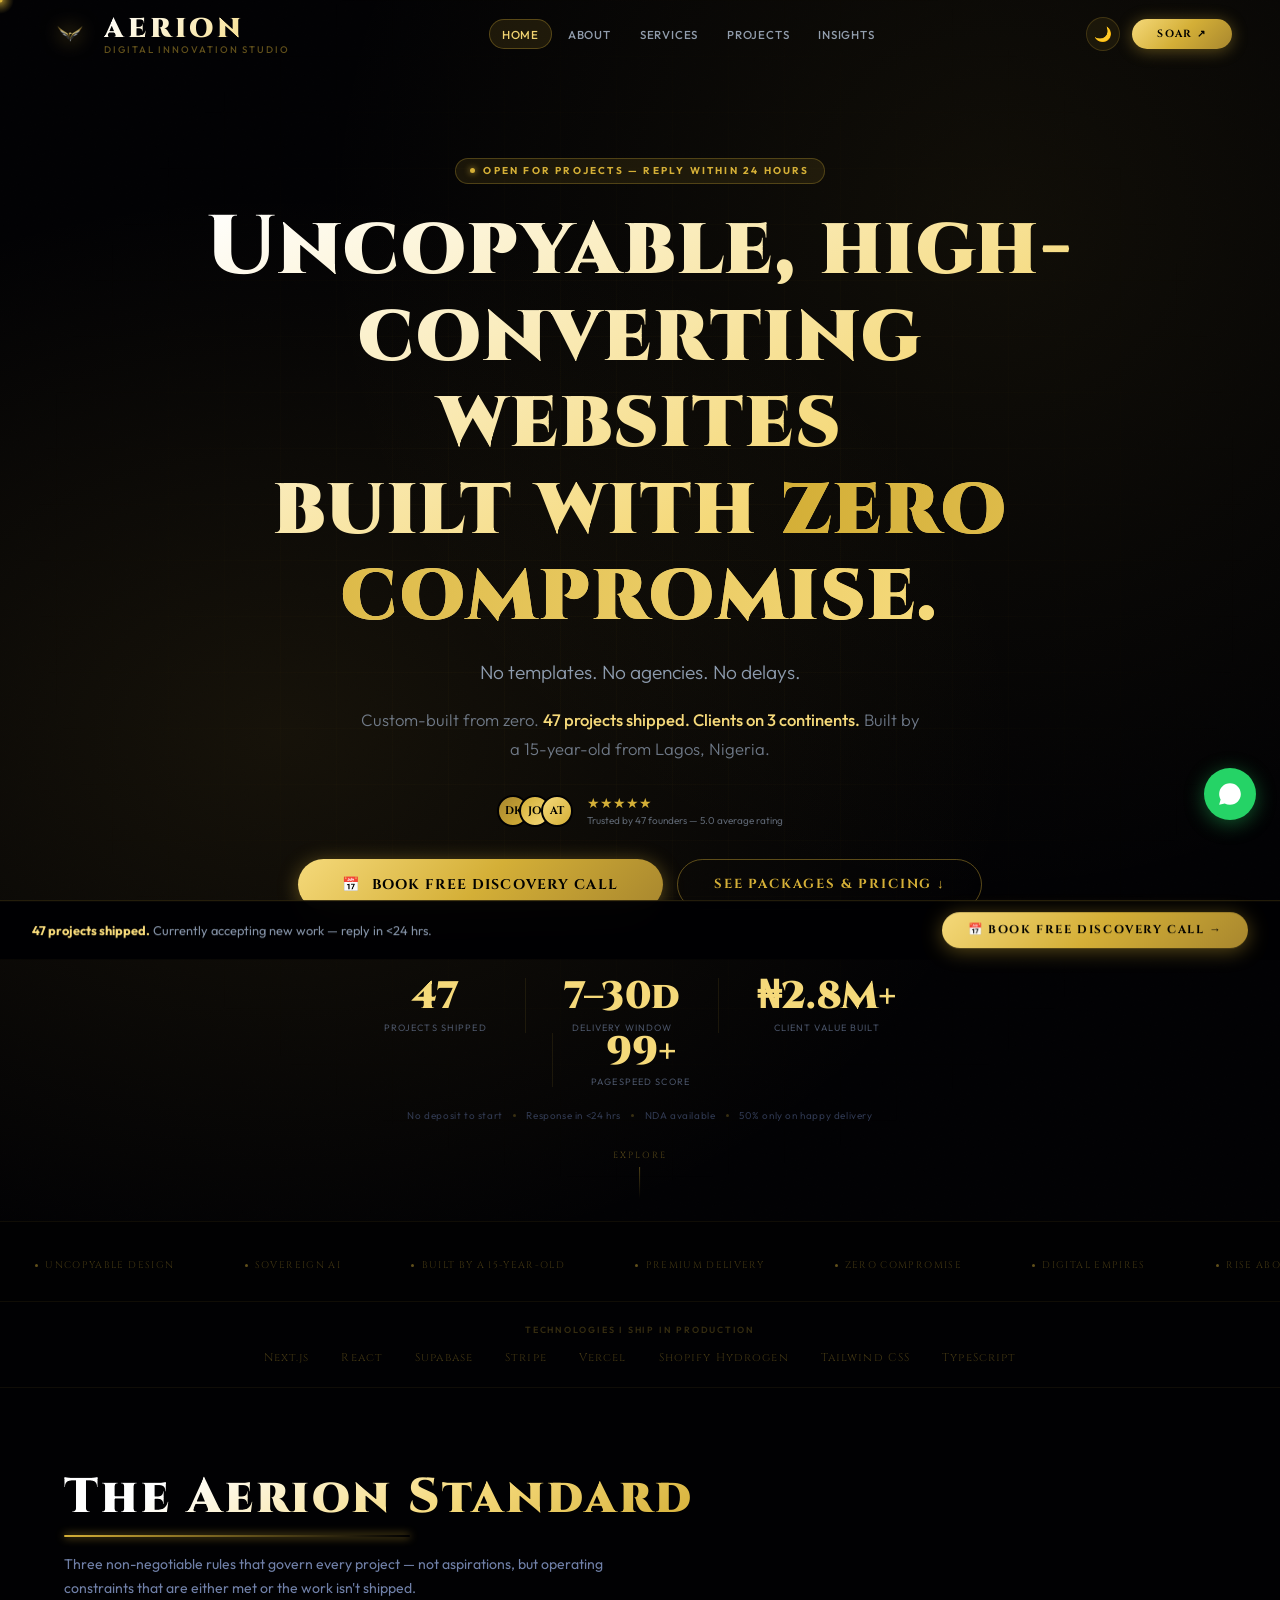
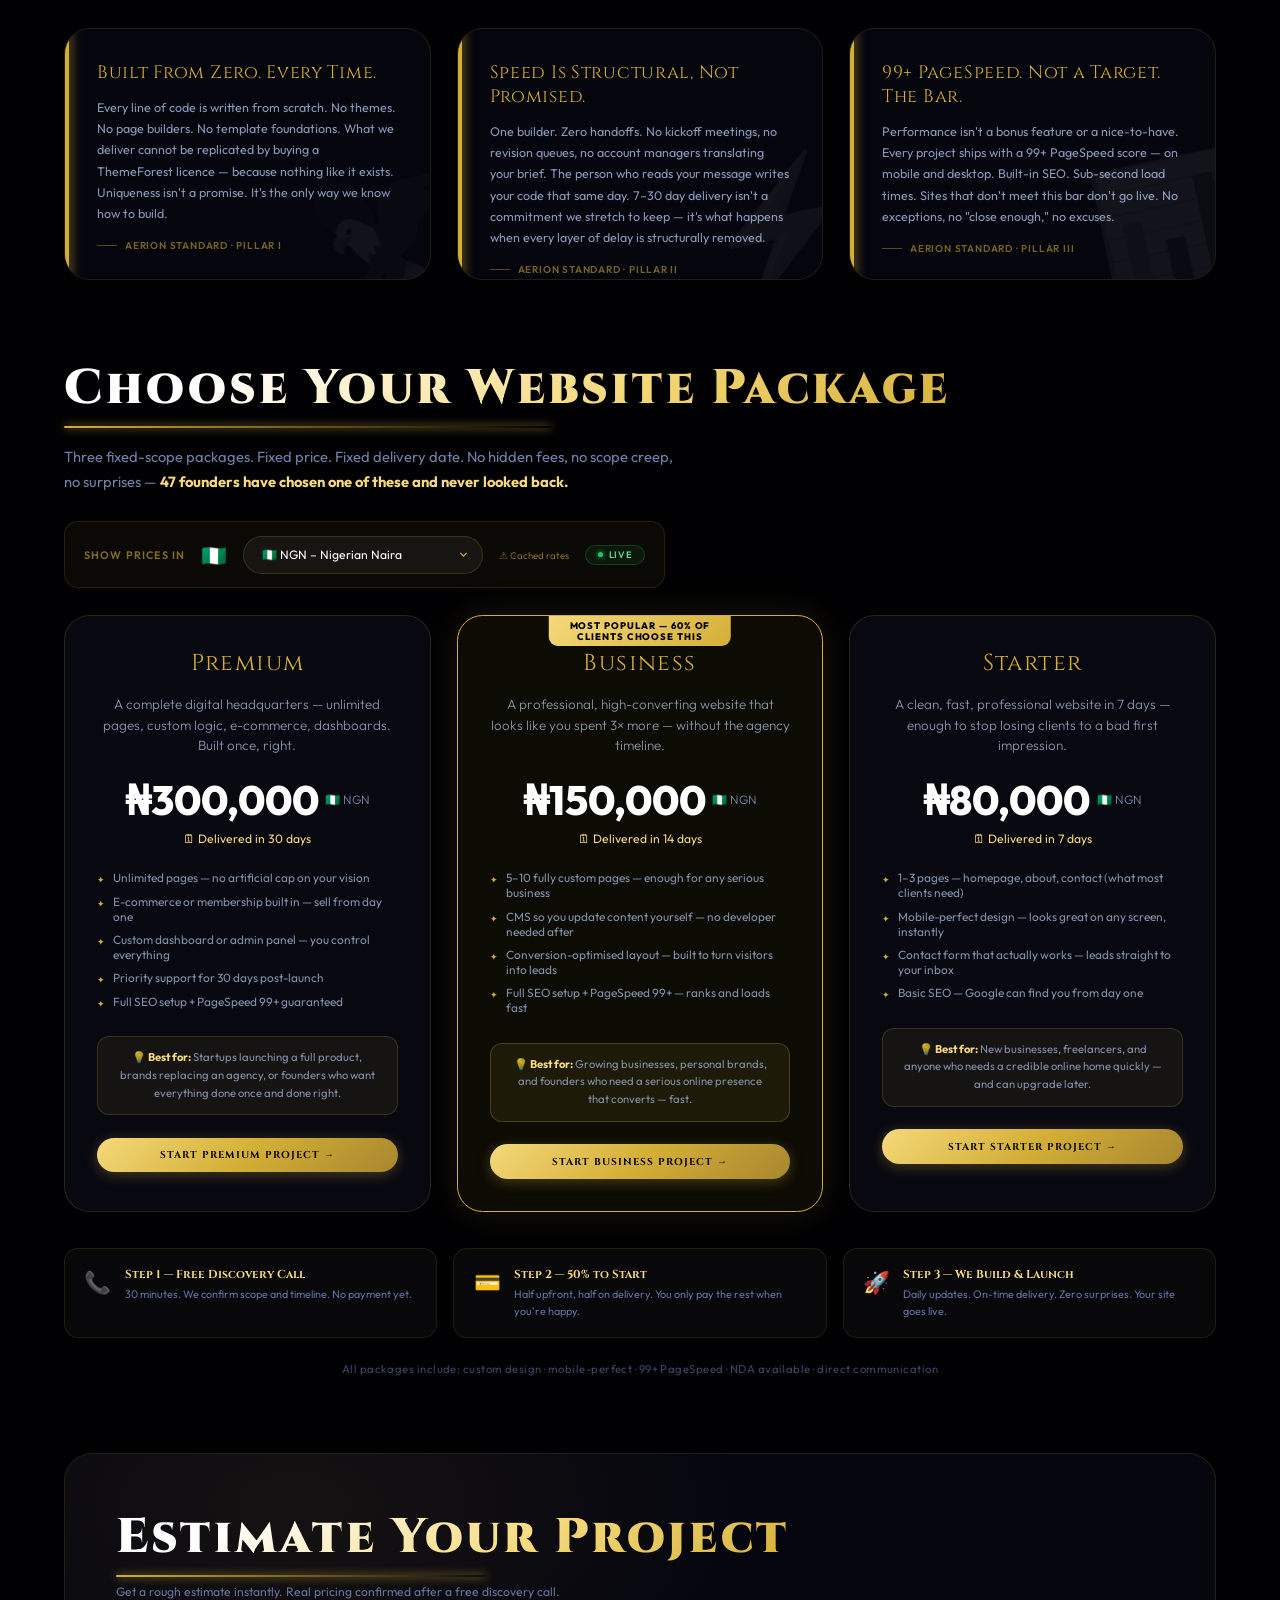
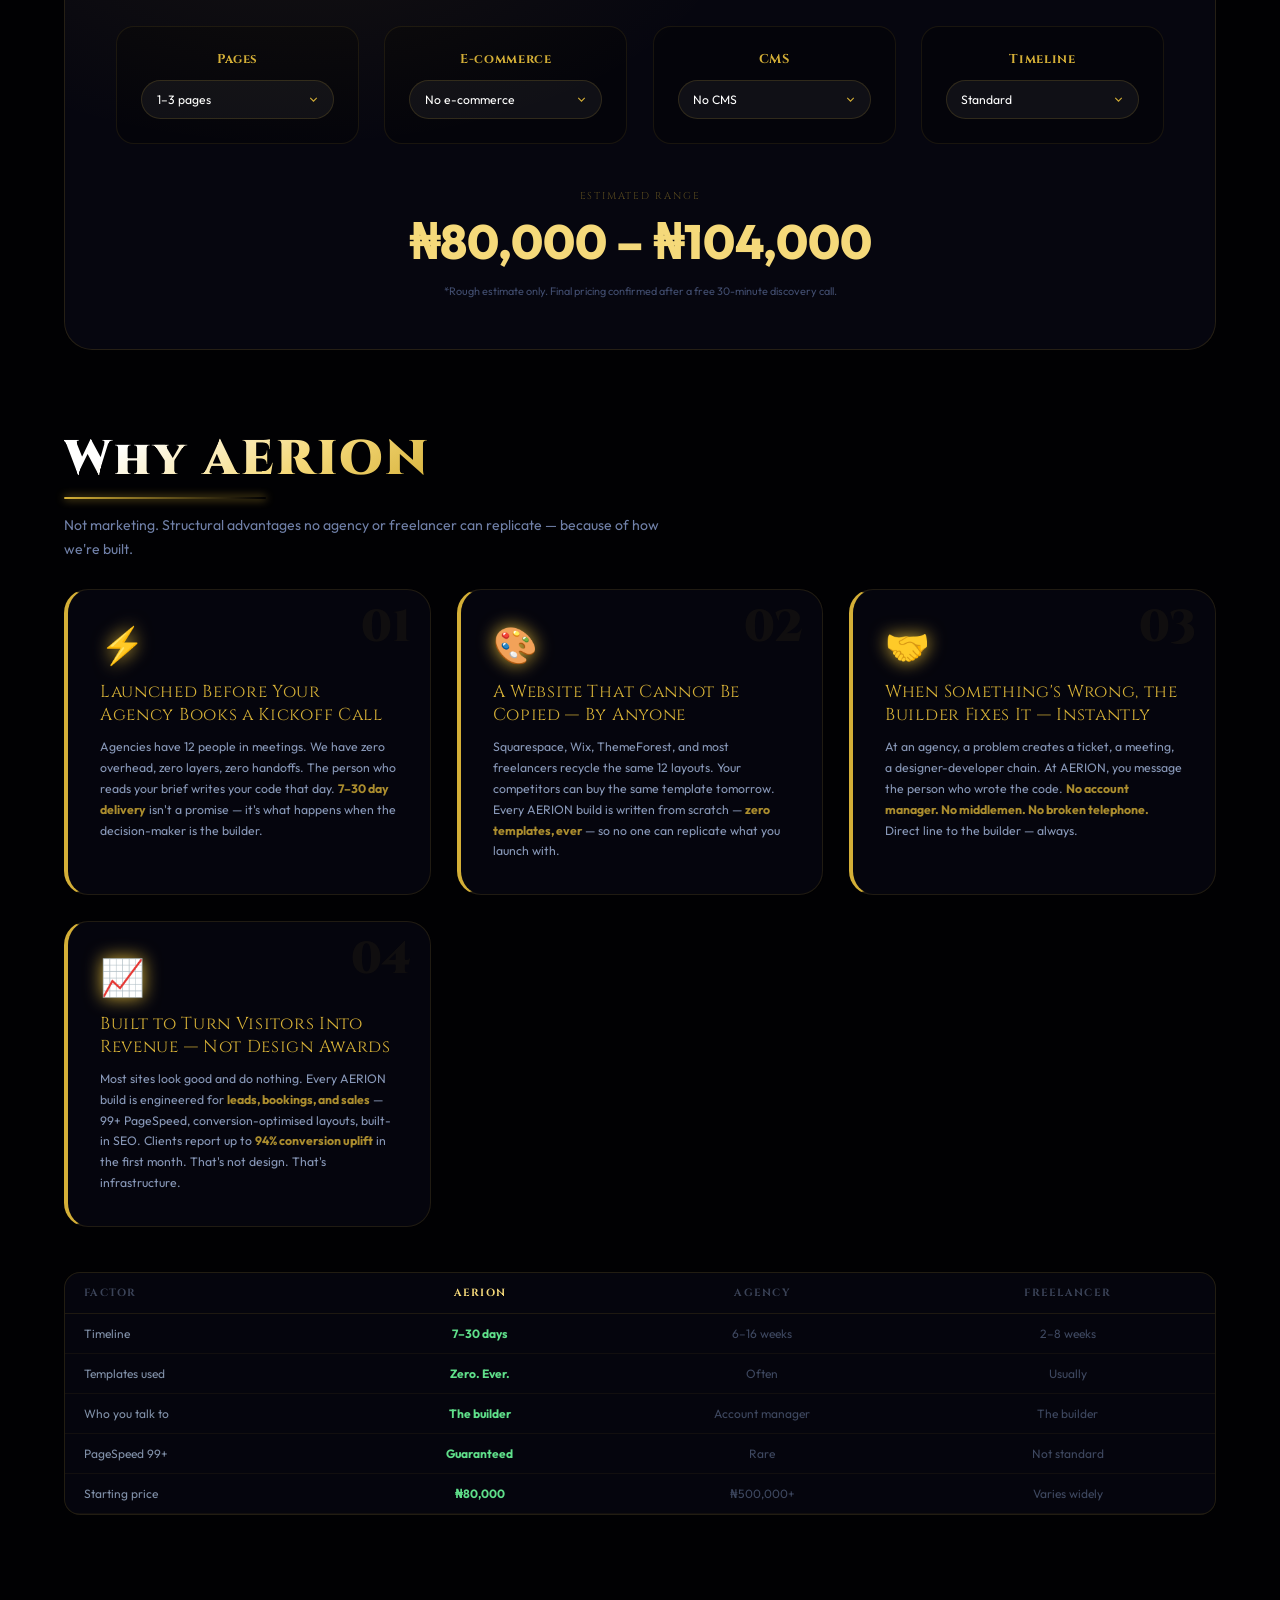
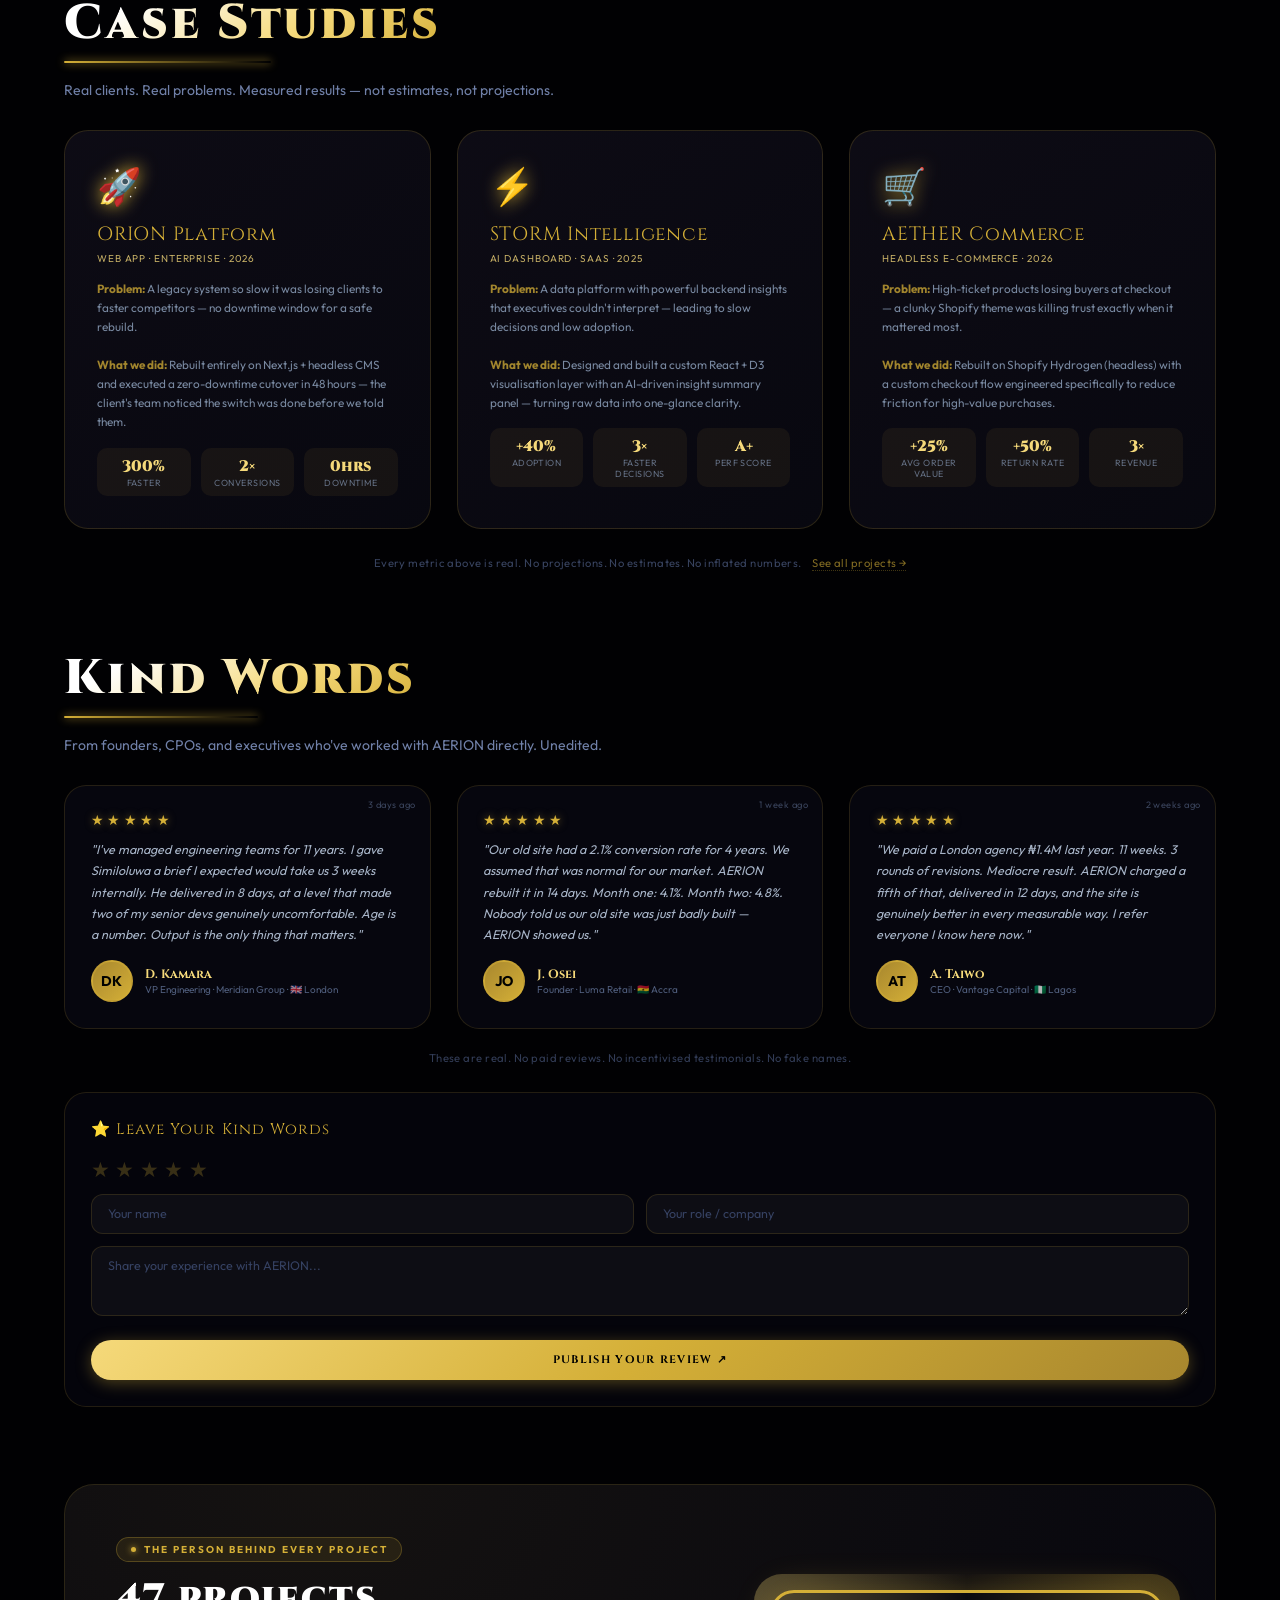
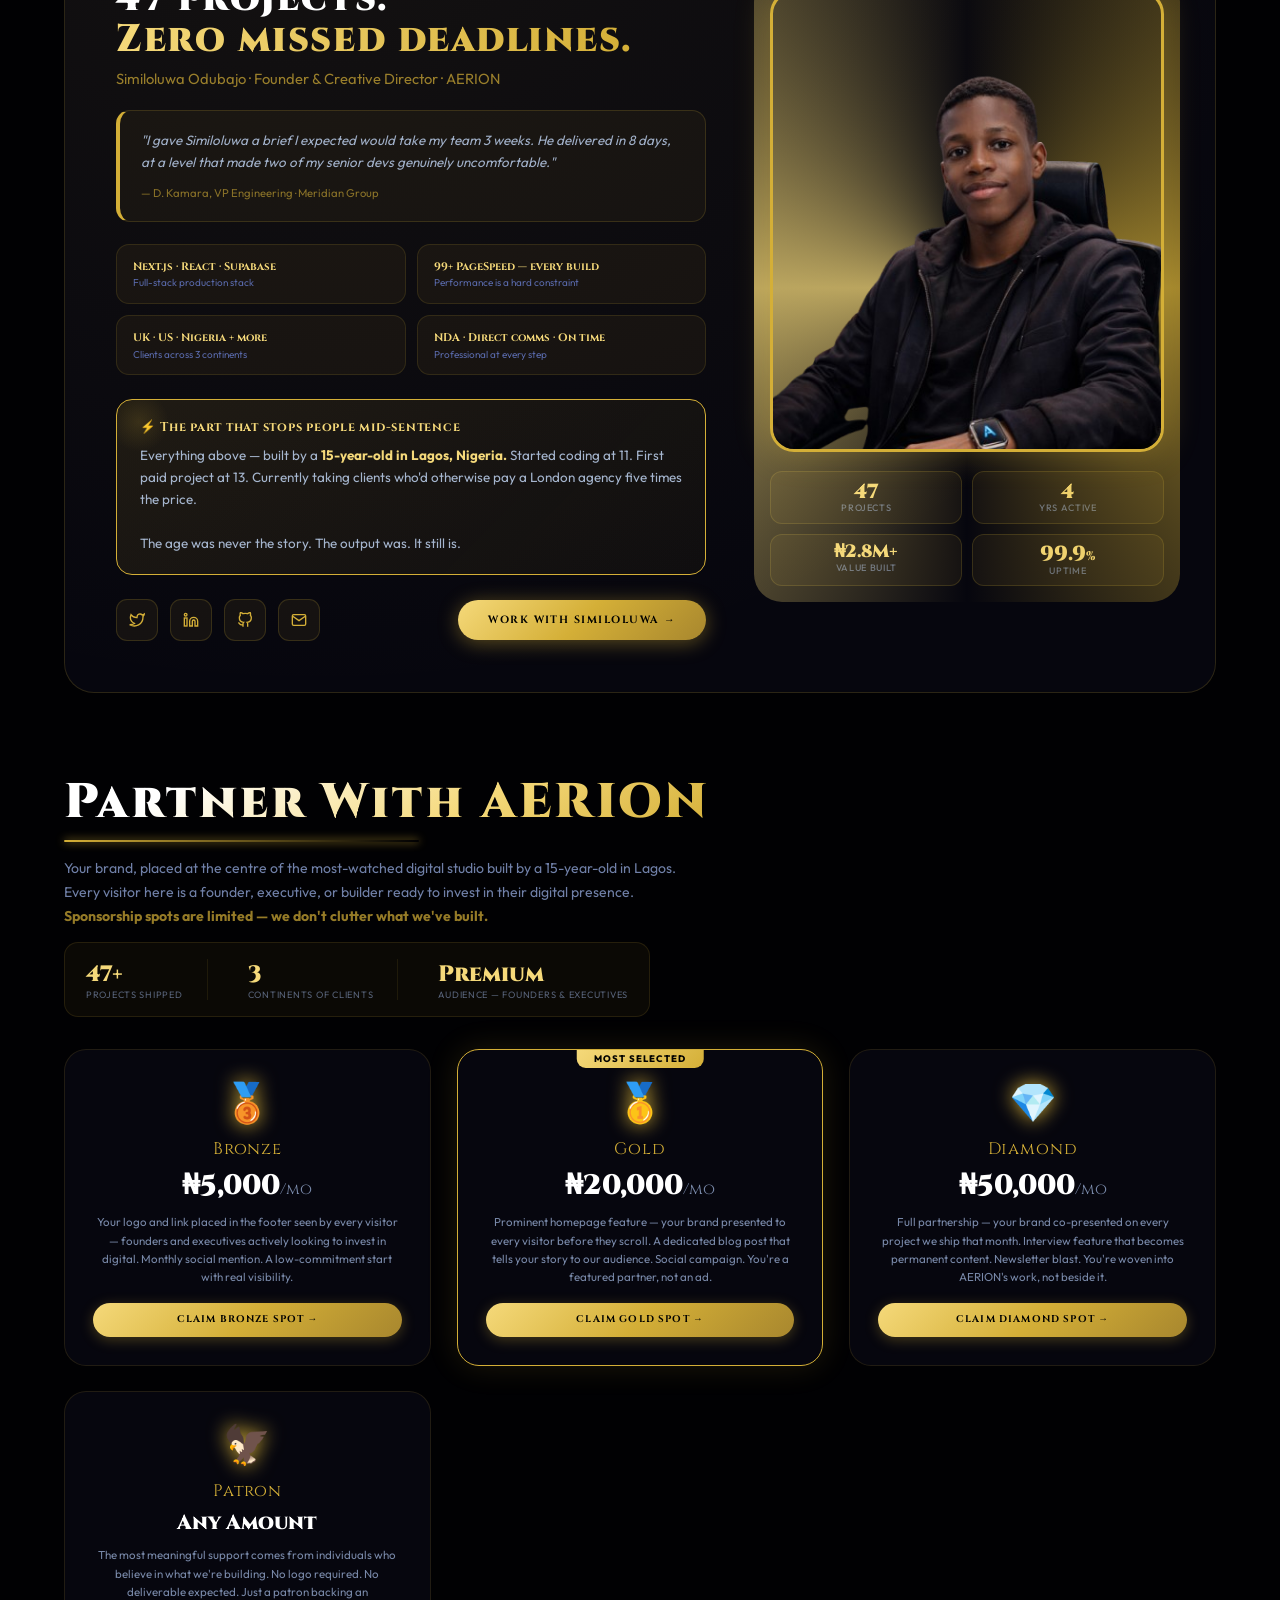
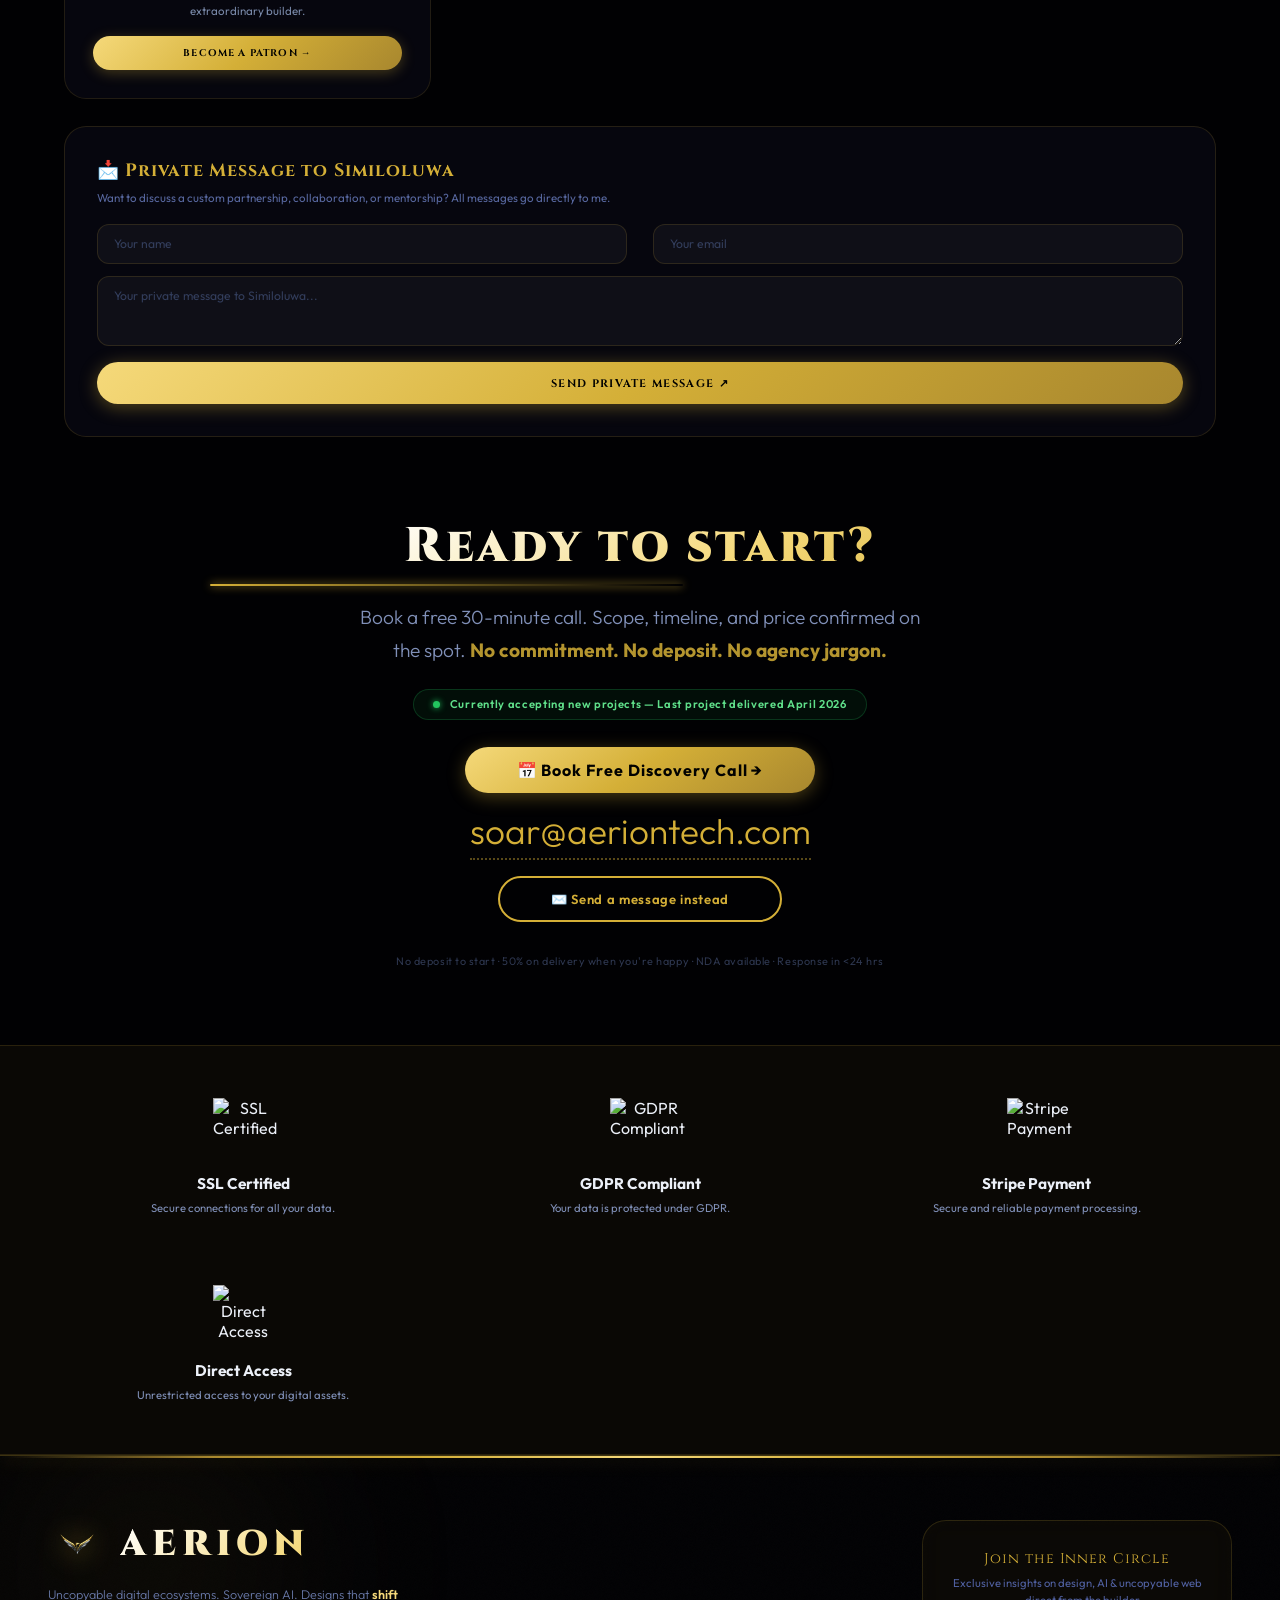
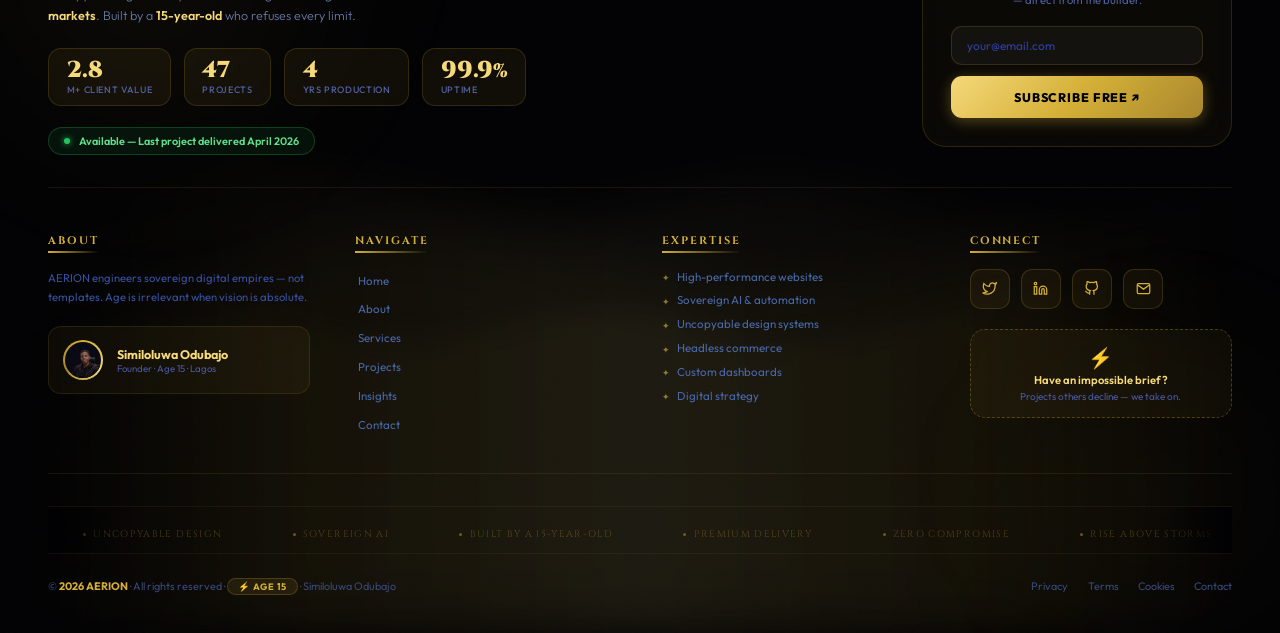
==== commit ac4cf020: "Add trust signals section with badges" ====
--- a/index.html
+++ b/index.html
@@ -1197,6 +1197,43 @@
 
 </main>
 
+<!-- TRUST SIGNALS SECTION -->
+<div style="background:rgba(212,175,55,.04);border-top:1px solid rgba(212,175,55,.15);border-bottom:1px solid rgba(212,175,55,.15);padding:clamp(2rem,4vh,3rem) clamp(1.2rem,5vw,4rem);">
+  <div style="max-width:1380px;margin:0 auto;">
+    <div style="display:grid;grid-template-columns:repeat(auto-fit,minmax(clamp(200px,25vw,280px),1fr));gap:clamp(1.5rem,3vw,2.5rem);">
+      <!-- 4 BADGES (SSL, GDPR, Stripe, Direct Access) -->
+      <div style="display:flex;flex-direction:column;align-items:center;text-align:center;padding:1rem;">
+        <div style="width:60px;height:60px;margin-bottom:1rem;">
+          <img src="assets/ssl-badge.png" alt="SSL Certified" width="60" loading="lazy">
+        </div>
+        <h3 style="font-size:clamp(.85rem,1.2vw,1rem);margin-bottom:.5rem;">SSL Certified</h3>
+        <p style="font-size:clamp(.7rem,.88vw,.8rem);color:#8090b8;">Secure connections for all your data.</p>
+      </div>
+      <div style="display:flex;flex-direction:column;align-items:center;text-align:center;padding:1rem;">
+        <div style="width:60px;height:60px;margin-bottom:1rem;">
+          <img src="assets/gdpr-badge.png" alt="GDPR Compliant" width="60" loading="lazy">
+        </div>
+        <h3 style="font-size:clamp(.85rem,1.2vw,1rem);margin-bottom:.5rem;">GDPR Compliant</h3>
+        <p style="font-size:clamp(.7rem,.88vw,.8rem);color:#8090b8;">Your data is protected under GDPR.</p>
+      </div>
+      <div style="display:flex;flex-direction:column;align-items:center;text-align:center;padding:1rem;">
+        <div style="width:60px;height:60px;margin-bottom:1rem;">
+          <img src="assets/stripe-badge.png" alt="Stripe Payment" width="60" loading="lazy">
+        </div>
+        <h3 style="font-size:clamp(.85rem,1.2vw,1rem);margin-bottom:.5rem;">Stripe Payment</h3>
+        <p style="font-size:clamp(.7rem,.88vw,.8rem);color:#8090b8;">Secure and reliable payment processing.</p>
+      </div>
+      <div style="display:flex;flex-direction:column;align-items:center;text-align:center;padding:1rem;">
+        <div style="width:60px;height:60px;margin-bottom:1rem;">
+          <img src="assets/direct-access-badge.png" alt="Direct Access" width="60" loading="lazy">
+        </div>
+        <h3 style="font-size:clamp(.85rem,1.2vw,1rem);margin-bottom:.5rem;">Direct Access</h3>
+        <p style="font-size:clamp(.7rem,.88vw,.8rem);color:#8090b8;">Unrestricted access to your digital assets.</p>
+      </div>
+    </div>
+  </div>
+</div>
+
 <!-- FOOTER -->
 <footer class="ft">
   <canvas id="ftcv"></canvas>
@@ -1581,4 +1618,4 @@
 })();
 </script>
 </body>
-</html>j
+</html>
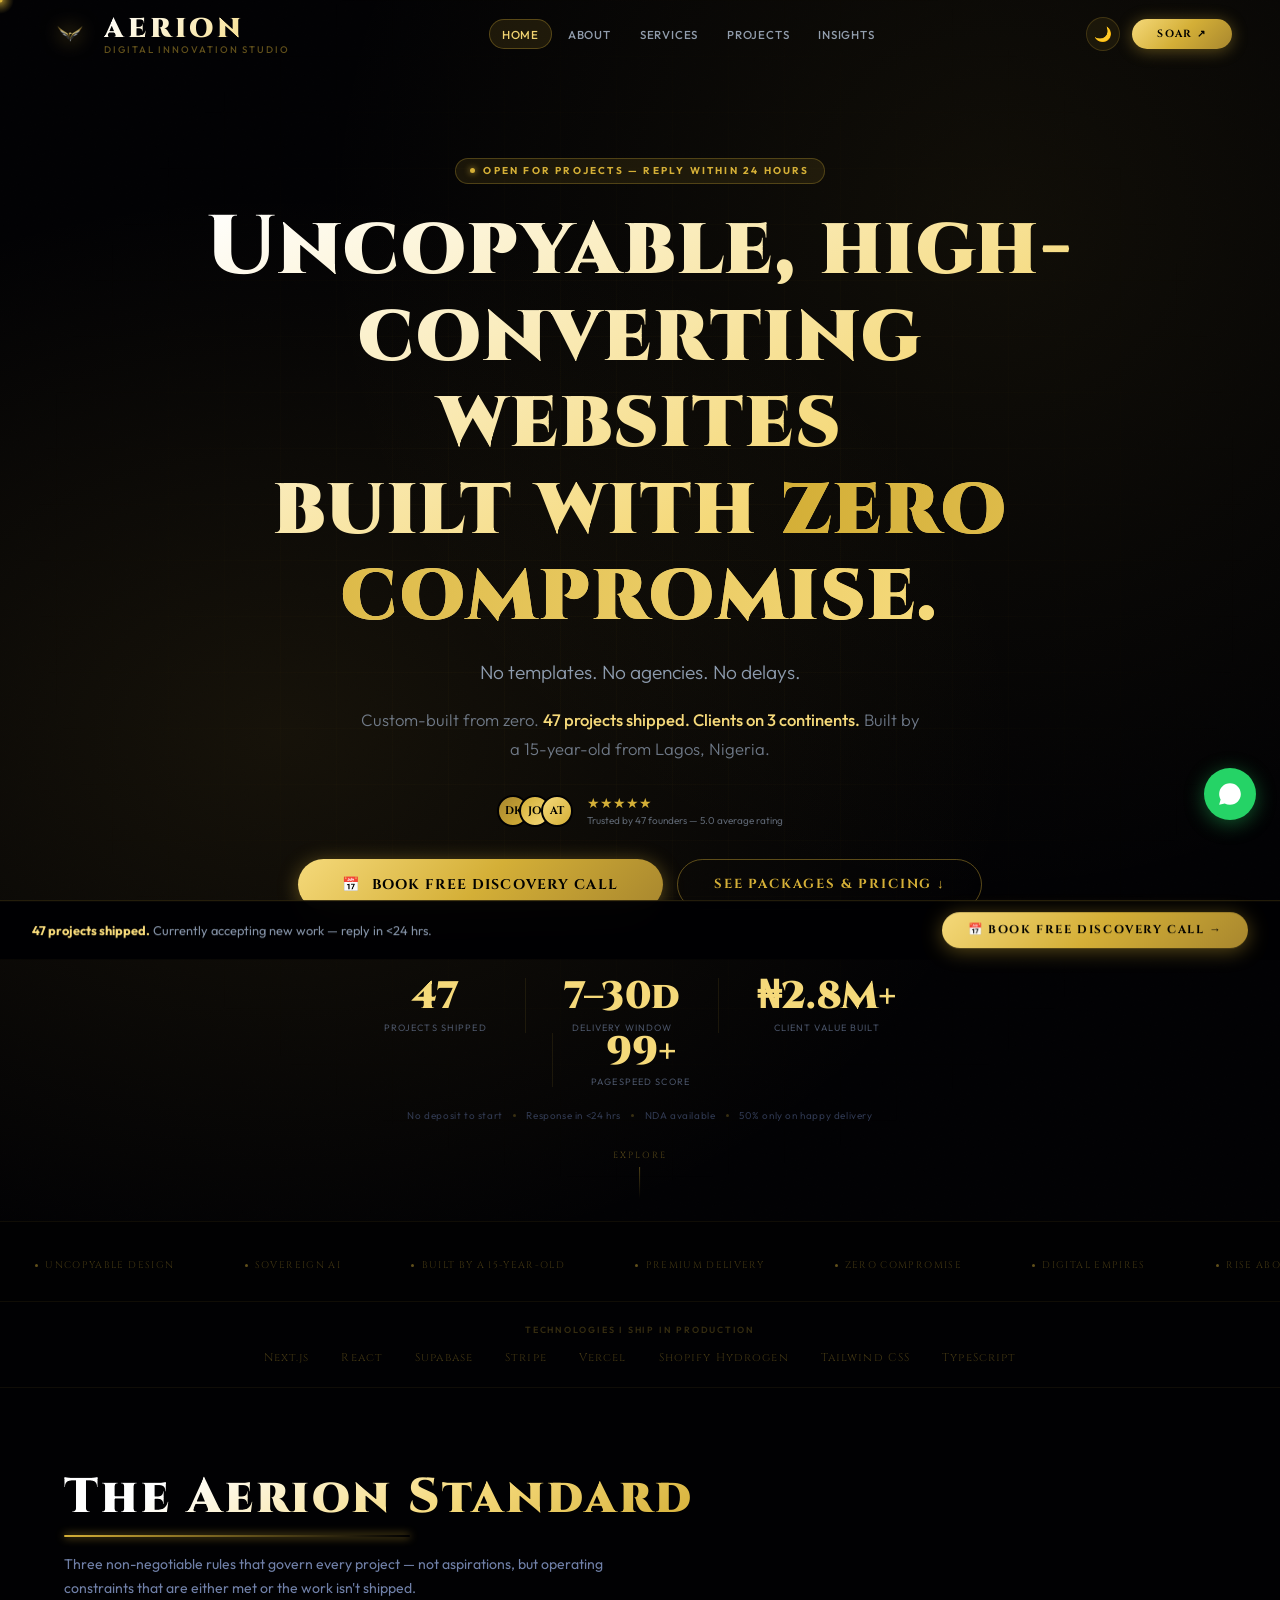
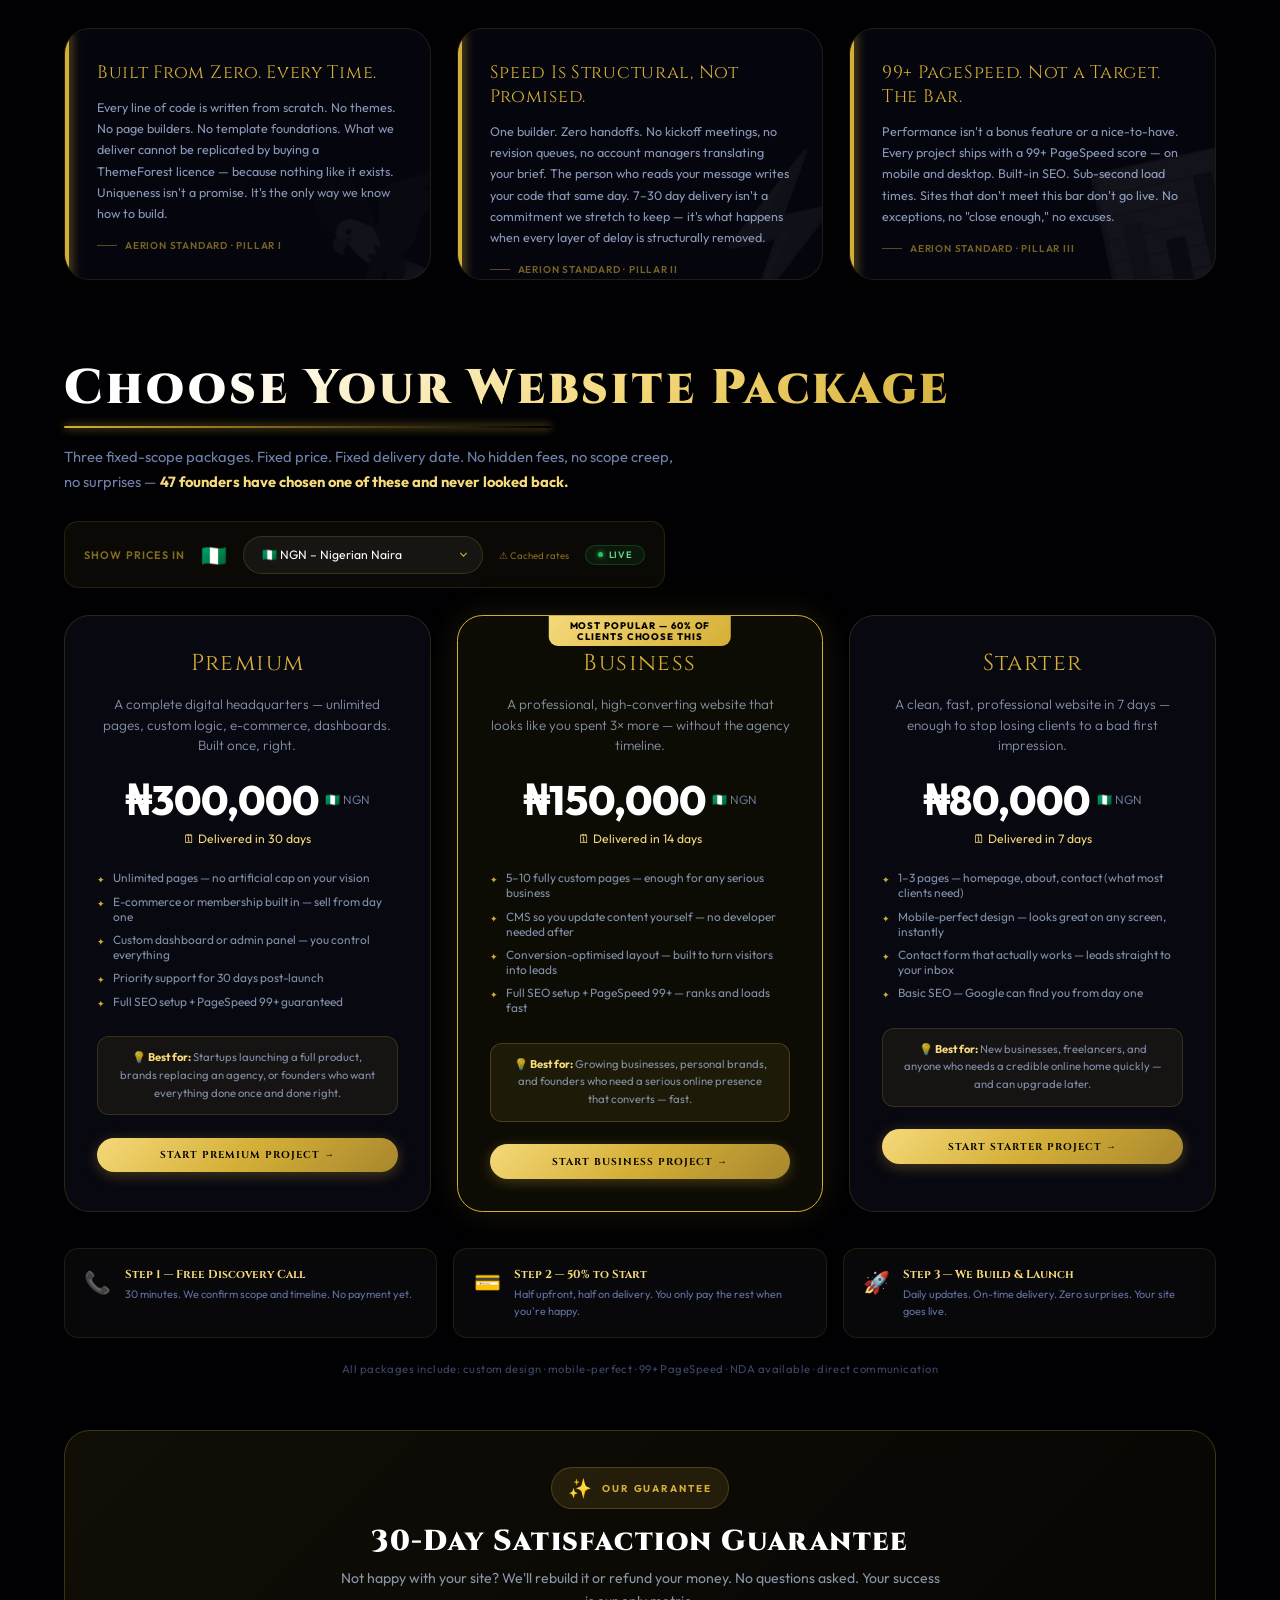
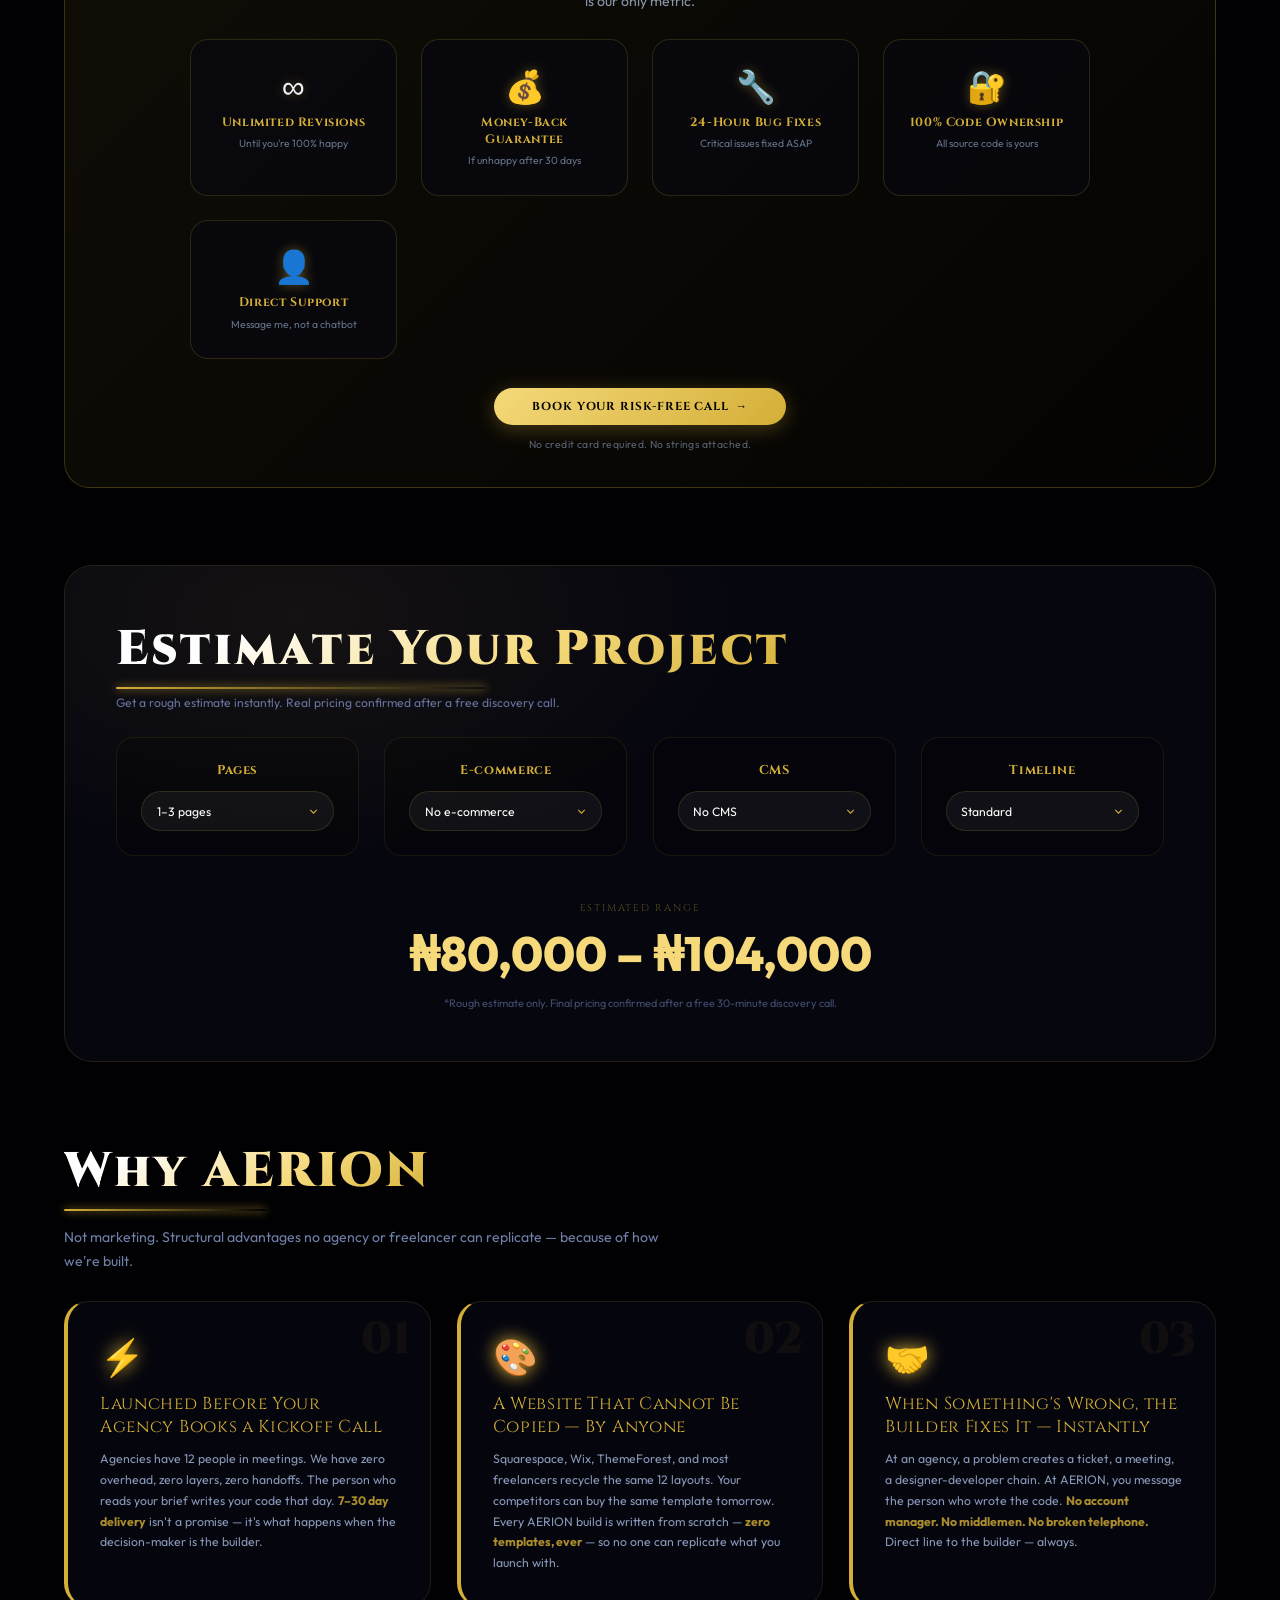
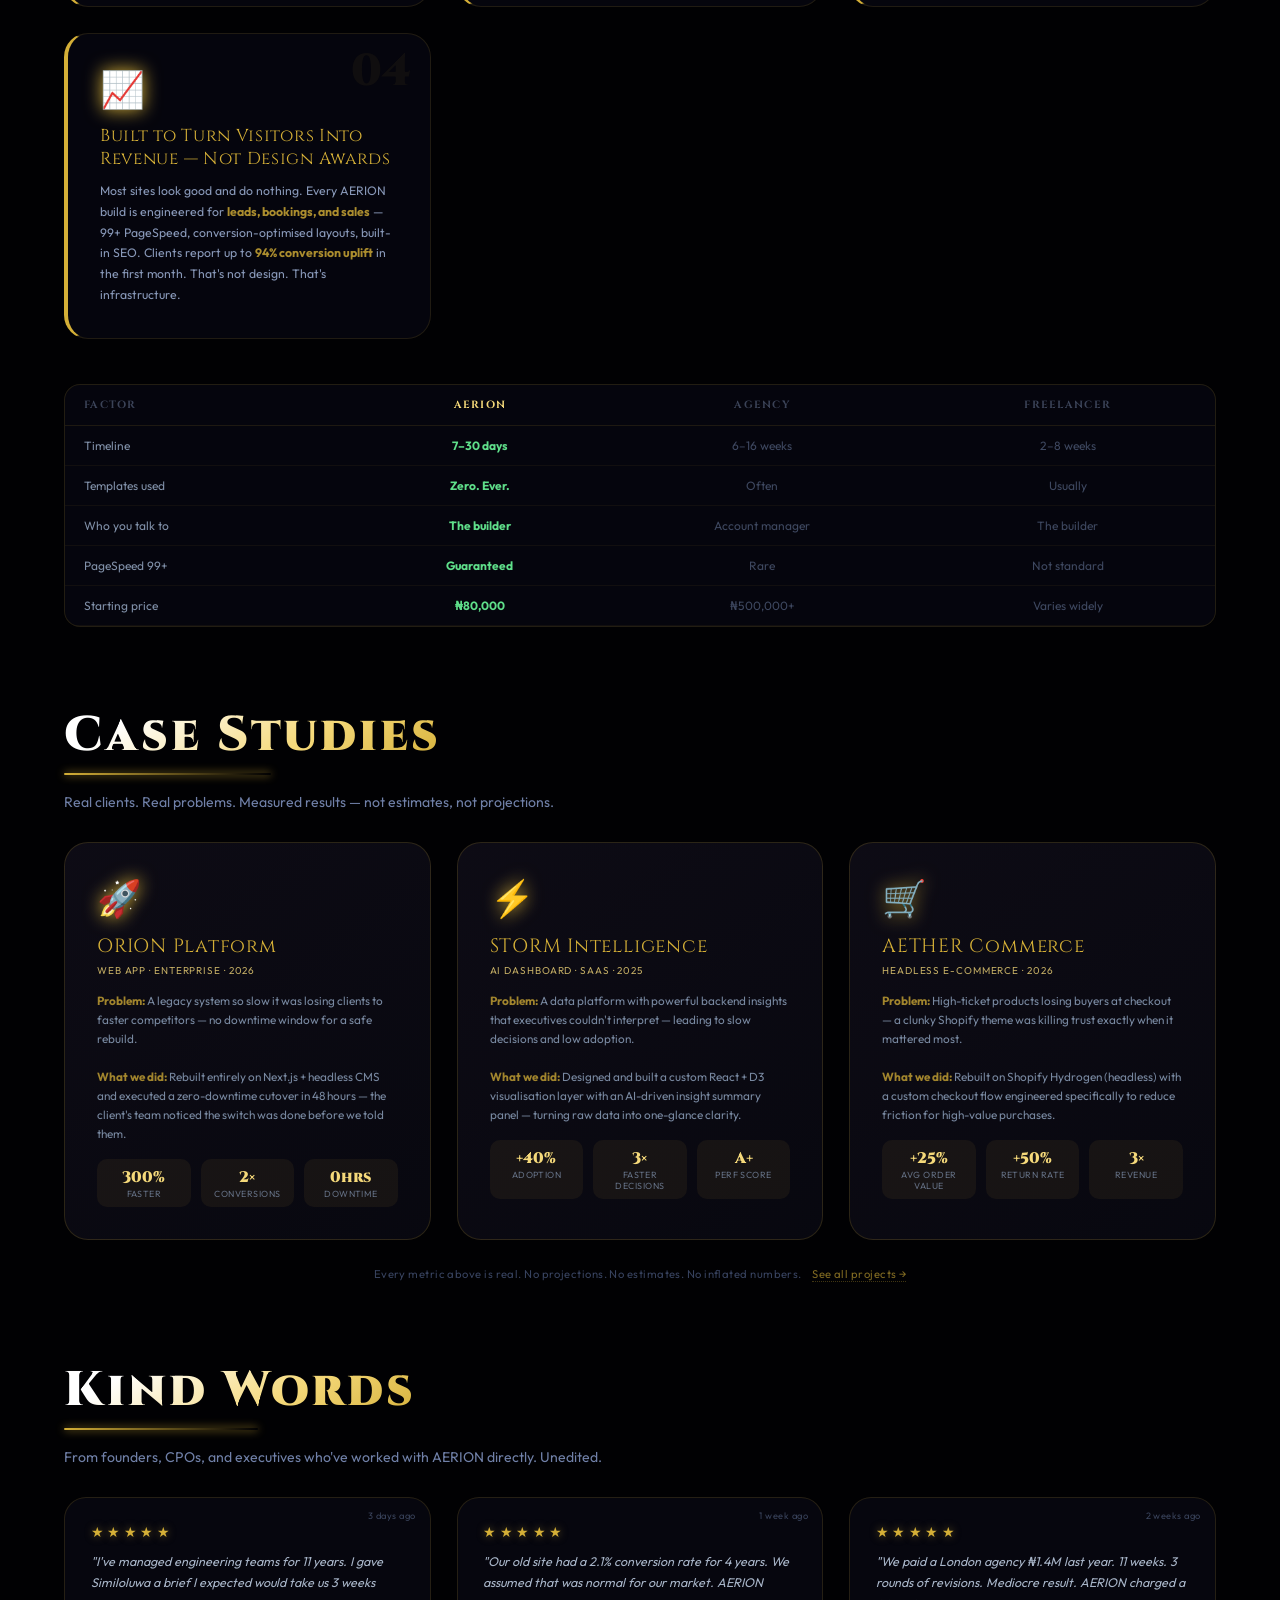
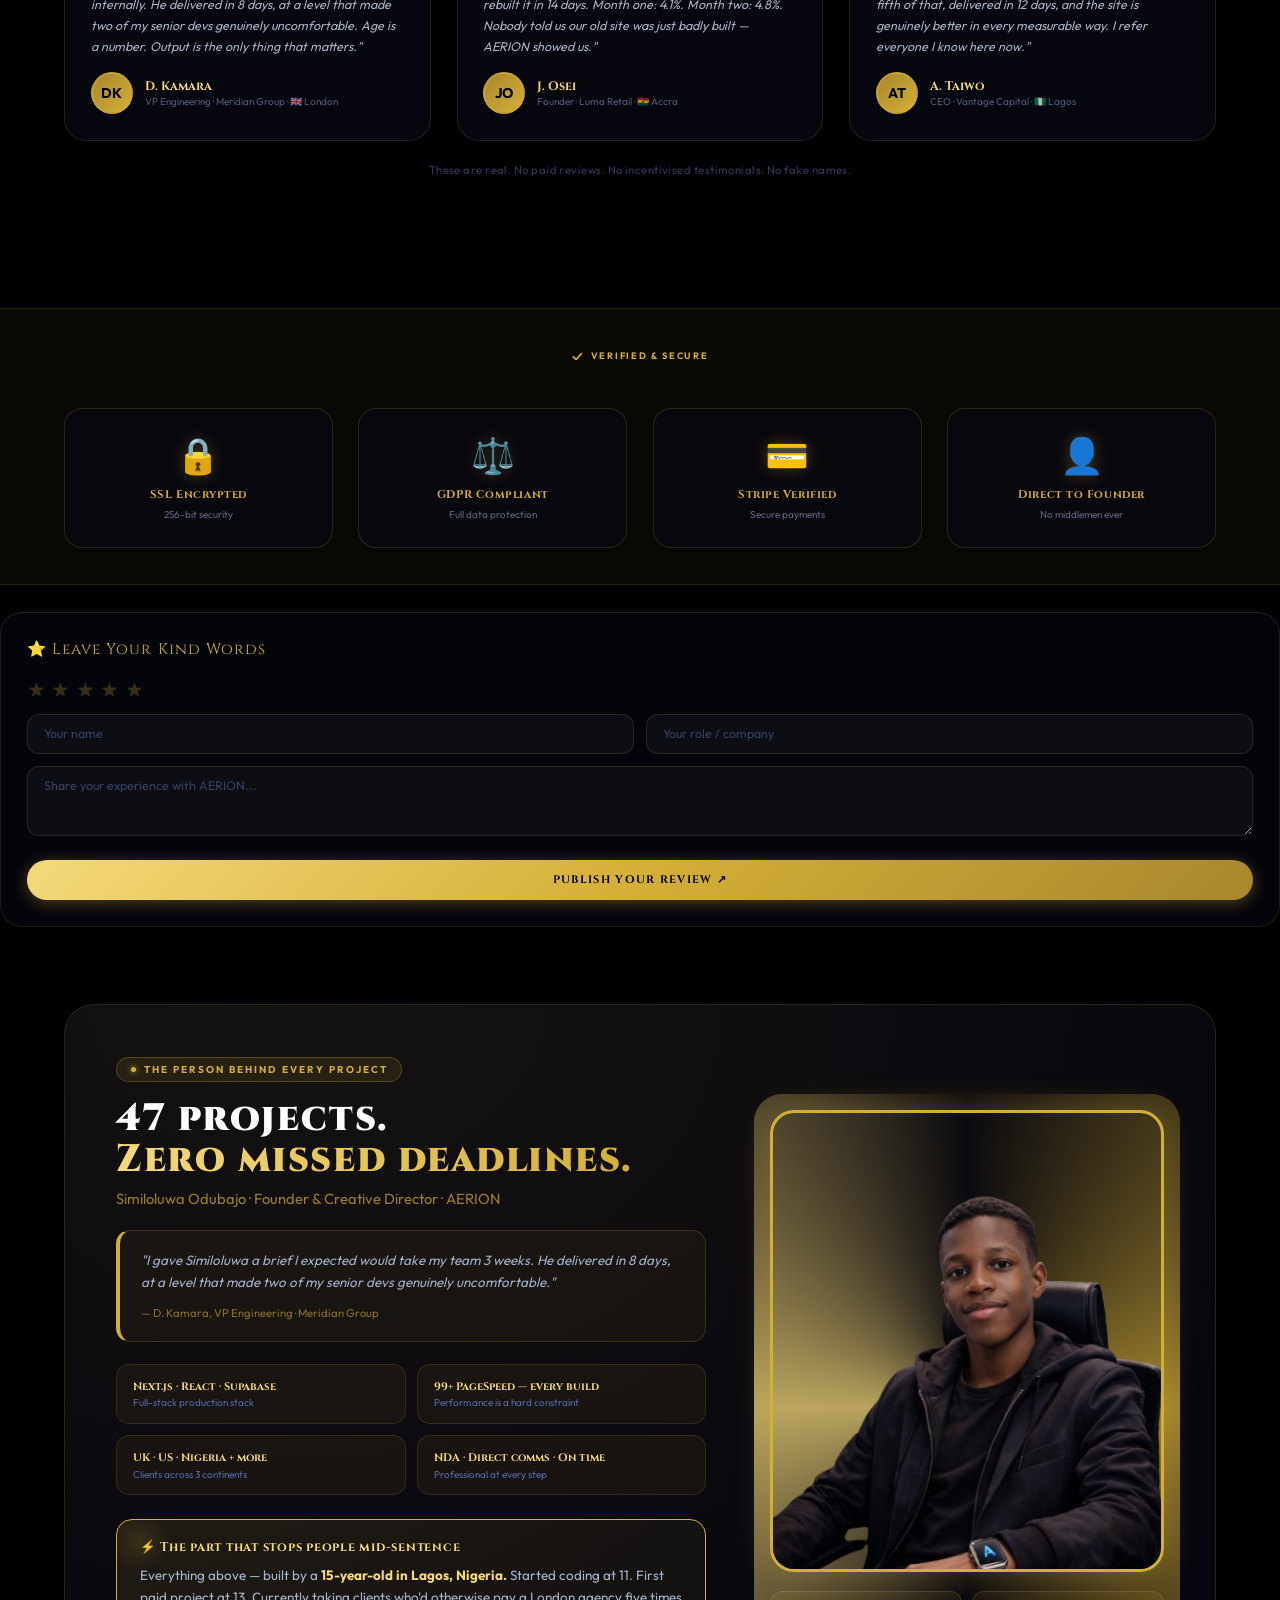
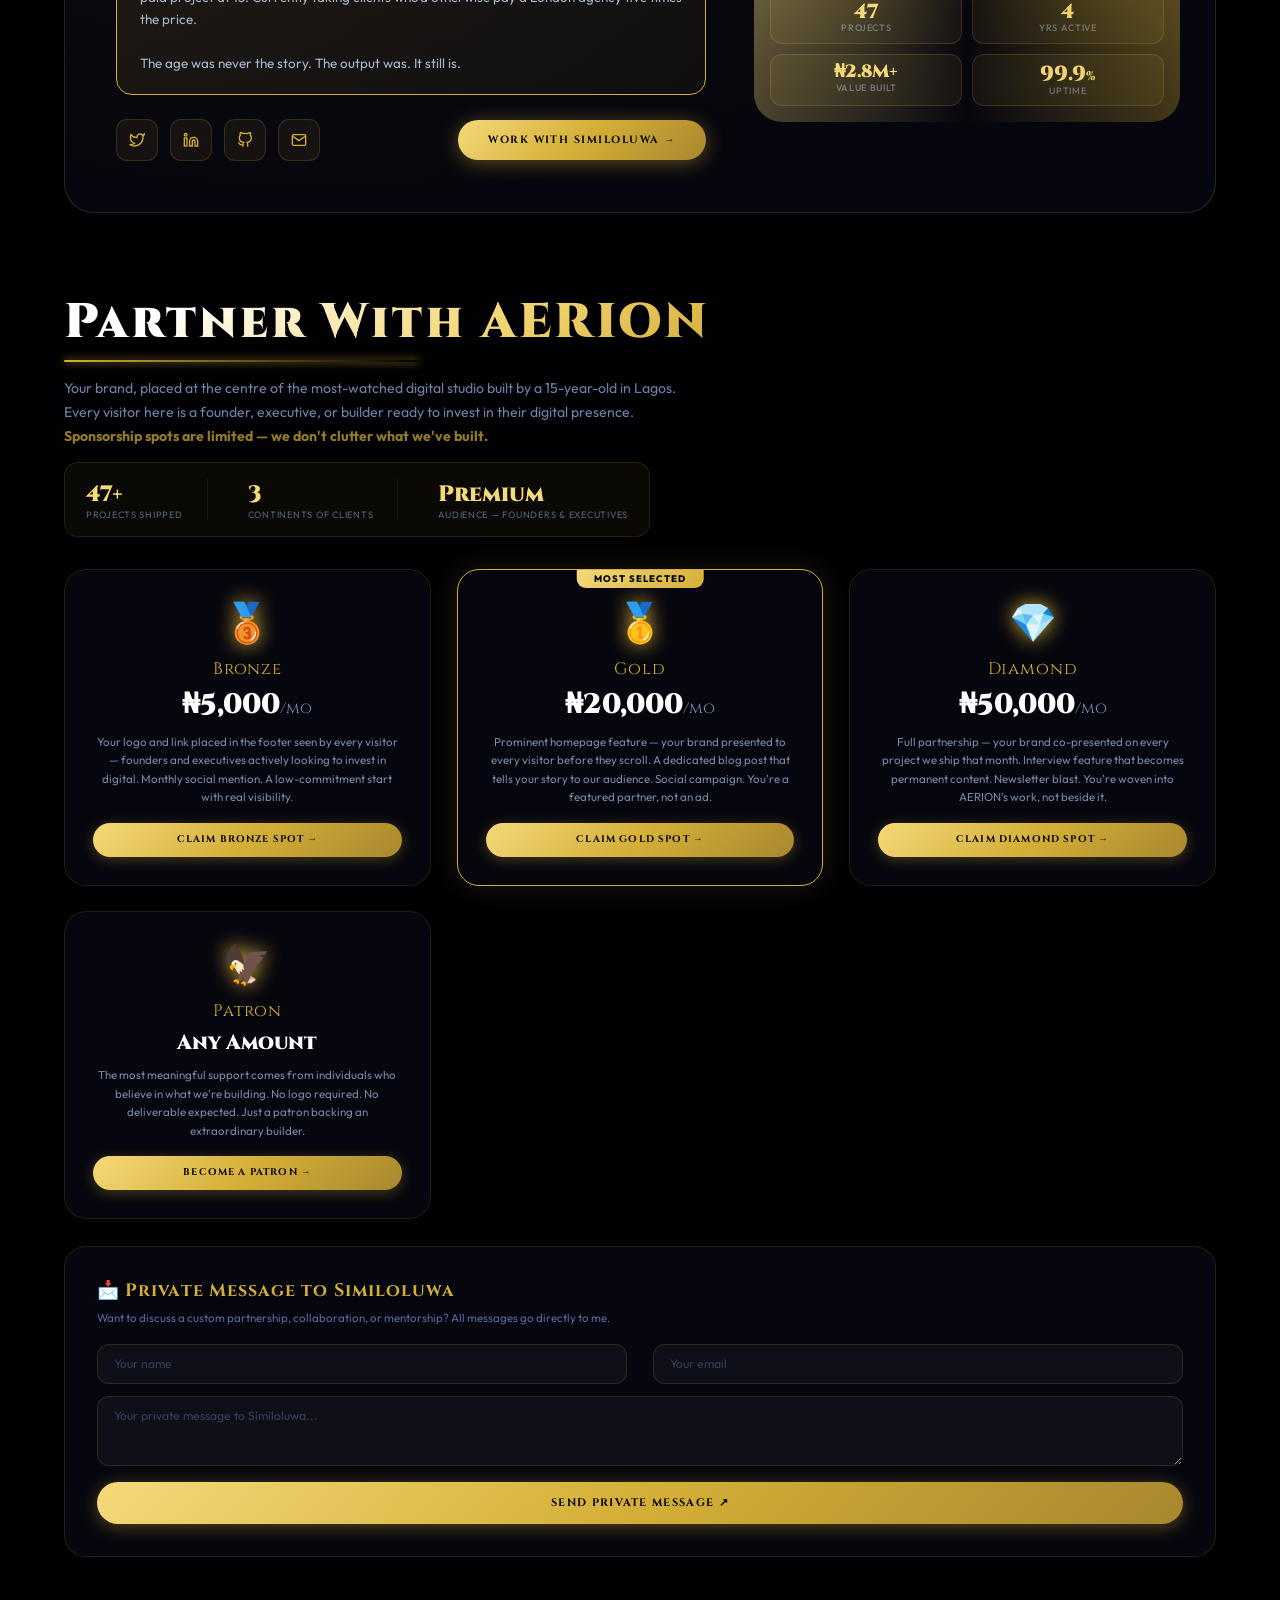
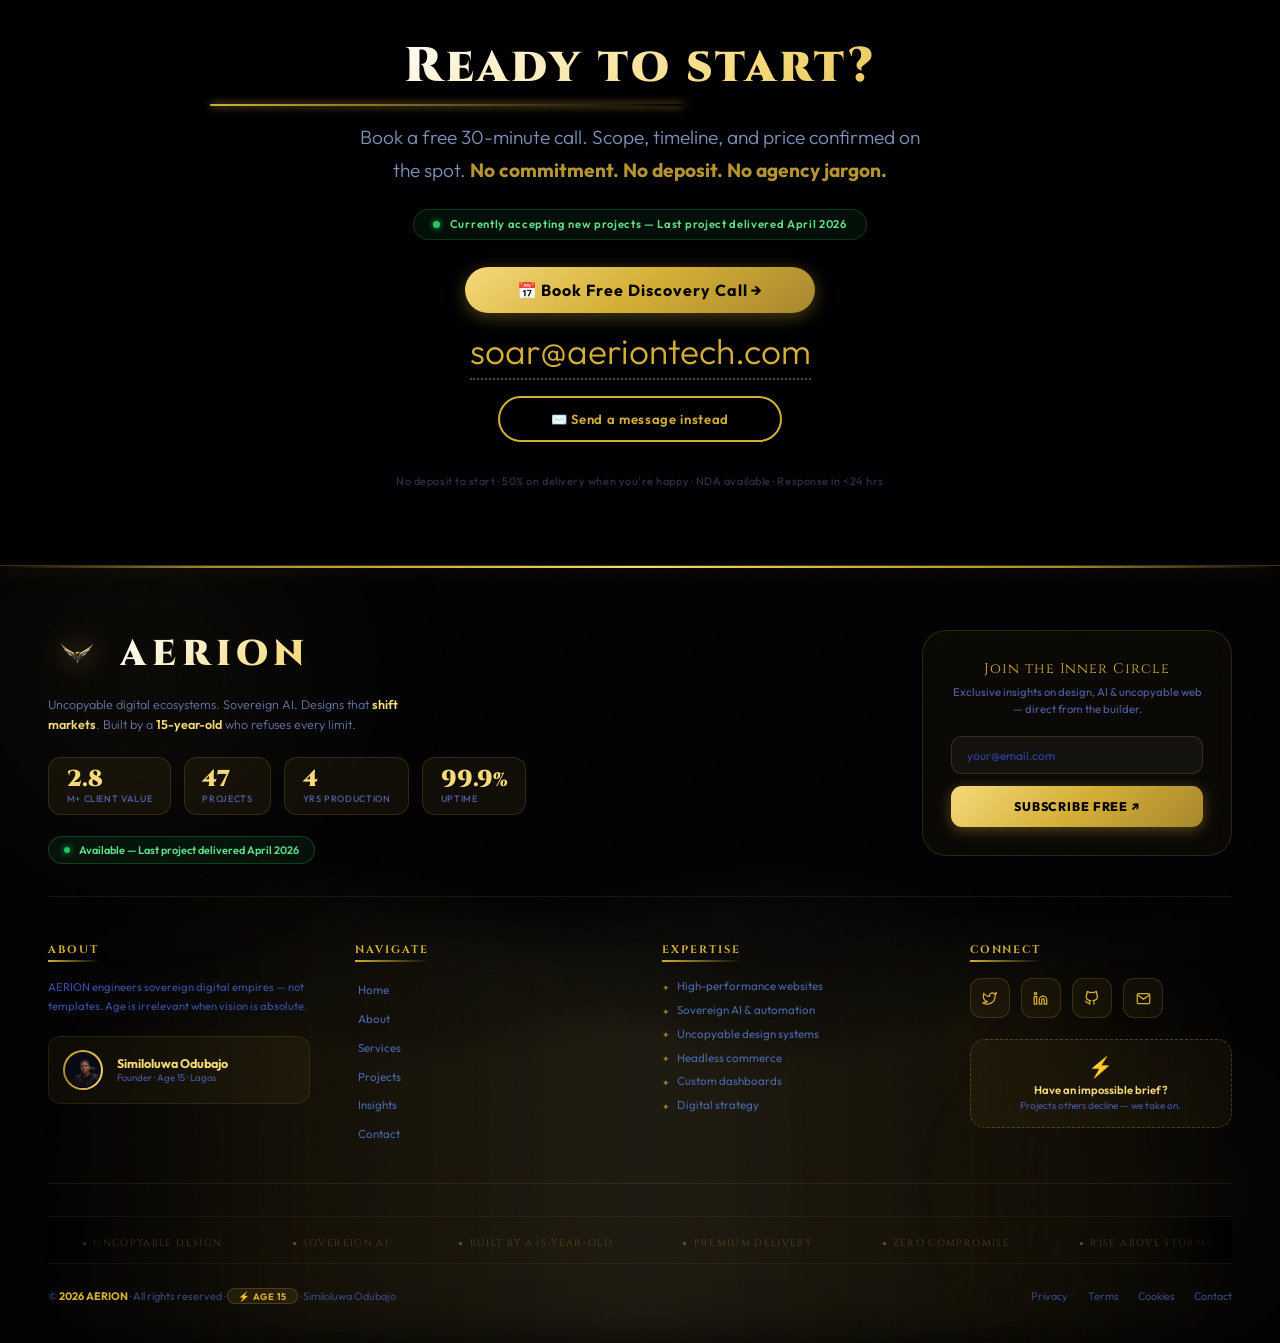
==== commit 95dc11ea: "Add guarantee and trust signals sections to index.html" ====
--- a/index.html
+++ b/index.html
@@ -817,6 +817,71 @@
   <p class="rv" style="text-align:center;margin-top:1.5rem;font-size:clamp(.7rem,.88vw,.8rem);color:rgba(100,120,170,.6);letter-spacing:.04em;">
     All packages include: custom design · mobile-perfect · 99+ PageSpeed · NDA available · direct communication
   </p>
+
+<!-- ═══════════════ GUARANTEE SECTION ═══════════════ -->
+<div class="rv" style="margin-top:clamp(3rem,6vh,4rem);background:linear-gradient(135deg,rgba(212,175,55,.08),rgba(212,175,55,.02));border:1.5px solid rgba(212,175,55,.25);border-radius:clamp(16px,2vw,28px);padding:clamp(2rem,4vh,3rem) clamp(1.5rem,4vw,3rem);backdrop-filter:blur(12px);">
+  <div style="max-width:900px;margin:0 auto;">
+    <!-- Heading -->
+    <div style="text-align:center;margin-bottom:clamp(1.5rem,3vh,2.5rem);">
+      <div style="display:inline-flex;align-items:center;gap:.5rem;margin-bottom:.8rem;font-size:clamp(.6rem,.78vw,.72rem);font-weight:700;letter-spacing:.2em;text-transform:uppercase;color:var(--g);background:rgba(212,175,55,.12);border:1px solid rgba(212,175,55,.25);border-radius:40px;padding:.5rem 1rem;">
+        <span style="font-size:1.2rem;">✨</span>
+        Our Guarantee
+      </div>
+      <h3 style="font-family:'Cinzel',serif;font-size:clamp(1.4rem,2.5vw,1.8rem);font-weight:900;color:#fff;margin-bottom:.4rem;letter-spacing:.05em;">30-Day Satisfaction Guarantee</h3>
+      <p style="font-size:clamp(.8rem,1.1vw,.95rem);color:rgba(190,210,240,.7);line-height:1.6;max-width:600px;margin:0 auto;">Not happy with your site? We'll rebuild it or refund your money. No questions asked. Your success is our only metric.</p>
+    </div>
+
+    <!-- 5 Guarantee Benefits Grid -->
+    <div style="display:grid;grid-template-columns:repeat(auto-fit,minmax(clamp(140px,22vw,200px),1fr));gap:clamp(1rem,2vw,1.5rem);">
+      
+      <!-- Benefit 1: Unlimited Revisions -->
+      <div style="background:rgba(8,8,18,.6);border:1px solid rgba(212,175,55,.18);border-radius:clamp(12px,1.5vw,18px);padding:clamp(1.2rem,2vw,1.6rem);text-align:center;transition:all .35s cubic-bezier(.34,1.56,.64,1);" onmouseover="this.style.borderColor='var(--g)';this.style.boxShadow='0 8px 24px rgba(212,175,55,.16)';" onmouseout="this.style.borderColor='rgba(212,175,55,.18)';this.style.boxShadow='none';">
+        <span style="font-size:2rem;display:block;margin-bottom:.5rem;filter:drop-shadow(0 0 6px rgba(212,175,55,.4));">∞</span>
+        <div style="font-family:'Cinzel',serif;font-size:clamp(.75rem,.95vw,.88rem);color:var(--g);font-weight:700;margin-bottom:.35rem;letter-spacing:.05em;">Unlimited Revisions</div>
+        <p style="font-size:clamp(.65rem,.8vw,.75rem);color:rgba(140,160,190,.7);line-height:1.5;margin:0;">Until you're 100% happy</p>
+      </div>
+
+      <!-- Benefit 2: Money-Back -->
+      <div style="background:rgba(8,8,18,.6);border:1px solid rgba(212,175,55,.18);border-radius:clamp(12px,1.5vw,18px);padding:clamp(1.2rem,2vw,1.6rem);text-align:center;transition:all .35s cubic-bezier(.34,1.56,.64,1);" onmouseover="this.style.borderColor='var(--g)';this.style.boxShadow='0 8px 24px rgba(212,175,55,.16)';" onmouseout="this.style.borderColor='rgba(212,175,55,.18)';this.style.boxShadow='none';">
+        <span style="font-size:2rem;display:block;margin-bottom:.5rem;filter:drop-shadow(0 0 6px rgba(212,175,55,.4));">💰</span>
+        <div style="font-family:'Cinzel',serif;font-size:clamp(.75rem,.95vw,.88rem);color:var(--g);font-weight:700;margin-bottom:.35rem;letter-spacing:.05em;">Money-Back Guarantee</div>
+        <p style="font-size:clamp(.65rem,.8vw,.75rem);color:rgba(140,160,190,.7);line-height:1.5;margin:0;">If unhappy after 30 days</p>
+      </div>
+
+      <!-- Benefit 3: Bug Fixes -->
+      <div style="background:rgba(8,8,18,.6);border:1px solid rgba(212,175,55,.18);border-radius:clamp(12px,1.5vw,18px);padding:clamp(1.2rem,2vw,1.6rem);text-align:center;transition:all .35s cubic-bezier(.34,1.56,.64,1);" onmouseover="this.style.borderColor='var(--g)';this.style.boxShadow='0 8px 24px rgba(212,175,55,.16)';" onmouseout="this.style.borderColor='rgba(212,175,55,.18)';this.style.boxShadow='none';">
+        <span style="font-size:2rem;display:block;margin-bottom:.5rem;filter:drop-shadow(0 0 6px rgba(212,175,55,.4));">🔧</span>
+        <div style="font-family:'Cinzel',serif;font-size:clamp(.75rem,.95vw,.88rem);color:var(--g);font-weight:700;margin-bottom:.35rem;letter-spacing:.05em;">24-Hour Bug Fixes</div>
+        <p style="font-size:clamp(.65rem,.8vw,.75rem);color:rgba(140,160,190,.7);line-height:1.5;margin:0;">Critical issues fixed ASAP</p>
+      </div>
+
+      <!-- Benefit 4: Code Ownership -->
+      <div style="background:rgba(8,8,18,.6);border:1px solid rgba(212,175,55,.18);border-radius:clamp(12px,1.5vw,18px);padding:clamp(1.2rem,2vw,1.6rem);text-align:center;transition:all .35s cubic-bezier(.34,1.56,.64,1);" onmouseover="this.style.borderColor='var(--g)';this.style.boxShadow='0 8px 24px rgba(212,175,55,.16)';" onmouseout="this.style.borderColor='rgba(212,175,55,.18)';this.style.boxShadow='none';">
+        <span style="font-size:2rem;display:block;margin-bottom:.5rem;filter:drop-shadow(0 0 6px rgba(212,175,55,.4));">🔐</span>
+        <div style="font-family:'Cinzel',serif;font-size:clamp(.75rem,.95vw,.88rem);color:var(--g);font-weight:700;margin-bottom:.35rem;letter-spacing:.05em;">100% Code Ownership</div>
+        <p style="font-size:clamp(.65rem,.8vw,.75rem);color:rgba(140,160,190,.7);line-height:1.5;margin:0;">All source code is yours</p>
+      </div>
+
+      <!-- Benefit 5: Direct Support -->
+      <div style="background:rgba(8,8,18,.6);border:1px solid rgba(212,175,55,.18);border-radius:clamp(12px,1.5vw,18px);padding:clamp(1.2rem,2vw,1.6rem);text-align:center;transition:all .35s cubic-bezier(.34,1.56,.64,1);" onmouseover="this.style.borderColor='var(--g)';this.style.boxShadow='0 8px 24px rgba(212,175,55,.16)';" onmouseout="this.style.borderColor='rgba(212,175,55,.18)';this.style.boxShadow='none';">
+        <span style="font-size:2rem;display:block;margin-bottom:.5rem;filter:drop-shadow(0 0 6px rgba(212,175,55,.4));">👤</span>
+        <div style="font-family:'Cinzel',serif;font-size:clamp(.75rem,.95vw,.88rem);color:var(--g);font-weight:700;margin-bottom:.35rem;letter-spacing:.05em;">Direct Support</div>
+        <p style="font-size:clamp(.65rem,.8vw,.75rem);color:rgba(140,160,190,.7);line-height:1.5;margin:0;">Message me, not a chatbot</p>
+      </div>
+    </div>
+
+    <!-- CTA -->
+    <div style="text-align:center;margin-top:clamp(1.8rem,3vh,2.5rem);">
+      <a href="https://calendly.com/simipceas/30min" style="display:inline-flex;align-items:center;gap:.4rem;padding:clamp(.7rem,1.2vh,.85rem) clamp(1.8rem,3vw,2.5rem);font-family:'Cinzel',serif;font-size:clamp(.72rem,.88vw,.82rem);font-weight:700;letter-spacing:.08em;text-transform:uppercase;color:#020200;background:linear-gradient(135deg,var(--gl),var(--g));border:none;border-radius:40px;cursor:pointer;text-decoration:none;transition:all .35s cubic-bezier(.34,1.56,.64,1);box-shadow:0 4px 20px rgba(212,175,55,.3);" onmouseover="this.style.transform='translateY(-3px) scale(1.05)';this.style.boxShadow='0 8px 32px rgba(212,175,55,.5)';" onmouseout="this.style.transform='translateY(0) scale(1)';this.style.boxShadow='0 4px 20px rgba(212,175,55,.3)';">
+        Book Your Risk-Free Call
+        <span>→</span>
+      </a>
+      <p style="font-size:clamp(.65rem,.78vw,.7rem);color:rgba(140,160,190,.6);margin-top:.8rem;letter-spacing:.04em;">No credit card required. No strings attached.</p>
+    </div>
+  </div>
+</div>
+<!-- ═══════════════ END GUARANTEE ═══════════════ -->
+
 </div>
 
 <!-- CALCULATOR -->
@@ -984,6 +1049,54 @@
   <p class="rv" style="text-align:center;margin-top:clamp(1.2rem,2.5vh,2rem);font-size:clamp(.7rem,.88vw,.8rem);color:rgba(100,120,170,.5);letter-spacing:.04em;">
     These are real. No paid reviews. No incentivised testimonials. No fake names.
   </p>
+  </div>
+
+<!-- ═══════════════ TRUST SIGNALS SECTION ═══════════════ -->
+<div style="background:rgba(212,175,55,.04);border-top:1px solid rgba(212,175,55,.15);border-bottom:1px solid rgba(212,175,55,.15);padding:clamp(2rem,4vh,3rem) clamp(1.2rem,5vw,4rem);margin-top:clamp(3rem,6vh,4rem);">
+  <div style="max-width:1380px;margin:0 auto;">
+    <div style="text-align:center;margin-bottom:clamp(1.8rem,3.5vh,2.5rem);">
+      <div style="display:inline-flex;align-items:center;gap:.4rem;font-size:clamp(.58rem,.72vw,.68rem);font-weight:700;letter-spacing:.18em;text-transform:uppercase;color:var(--g);margin-bottom:.8rem;">
+        <span style="font-size:.8rem;">✓</span>
+        Verified & Secure
+      </div>
+    </div>
+
+    <!-- 4 Trust Badges Grid -->
+    <div style="display:grid;grid-template-columns:repeat(auto-fit,minmax(clamp(160px,20vw,220px),1fr));gap:clamp(1.2rem,2vw,1.8rem);">
+      
+      <!-- Badge 1: SSL Security -->
+      <div style="background:rgba(8,8,18,.7);border:1px solid rgba(212,175,55,.18);border-radius:clamp(12px,1.5vw,18px);padding:clamp(1.2rem,2vw,1.5rem);text-align:center;transition:all .35s cubic-bezier(.34,1.56,.64,1);" onmouseover="this.style.borderColor='var(--g)';this.style.transform='translateY(-4px)';this.style.boxShadow='0 12px 32px rgba(212,175,55,.16)';" onmouseout="this.style.borderColor='rgba(212,175,55,.18)';this.style.transform='translateY(0)';this.style.boxShadow='none';">
+        <span style="font-size:2.2rem;display:block;margin-bottom:.6rem;filter:drop-shadow(0 0 8px rgba(212,175,55,.3));">🔒</span>
+        <div style="font-family:'Cinzel',serif;font-size:clamp(.7rem,.88vw,.82rem);color:var(--g);font-weight:700;margin-bottom:.4rem;letter-spacing:.05em;">SSL Encrypted</div>
+        <p style="font-size:clamp(.62rem,.75vw,.7rem);color:rgba(140,160,190,.65);line-height:1.5;margin:0;">256-bit security</p>
+      </div>
+
+      <!-- Badge 2: GDPR Compliance -->
+      <div style="background:rgba(8,8,18,.7);border:1px solid rgba(212,175,55,.18);border-radius:clamp(12px,1.5vw,18px);padding:clamp(1.2rem,2vw,1.5rem);text-align:center;transition:all .35s cubic-bezier(.34,1.56,.64,1);" onmouseover="this.style.borderColor='var(--g)';this.style.transform='translateY(-4px)';this.style.boxShadow='0 12px 32px rgba(212,175,55,.16)';" onmouseout="this.style.borderColor='rgba(212,175,55,.18)';this.style.transform='translateY(0)';this.style.boxShadow='none';">
+        <span style="font-size:2.2rem;display:block;margin-bottom:.6rem;filter:drop-shadow(0 0 8px rgba(212,175,55,.3));">⚖️</span>
+        <div style="font-family:'Cinzel',serif;font-size:clamp(.7rem,.88vw,.82rem);color:var(--g);font-weight:700;margin-bottom:.4rem;letter-spacing:.05em;">GDPR Compliant</div>
+        <p style="font-size:clamp(.62rem,.75vw,.7rem);color:rgba(140,160,190,.65);line-height:1.5;margin:0;">Full data protection</p>
+      </div>
+
+      <!-- Badge 3: Stripe Verified -->
+      <div style="background:rgba(8,8,18,.7);border:1px solid rgba(212,175,55,.18);border-radius:clamp(12px,1.5vw,18px);padding:clamp(1.2rem,2vw,1.5rem);text-align:center;transition:all .35s cubic-bezier(.34,1.56,.64,1);" onmouseover="this.style.borderColor='var(--g)';this.style.transform='translateY(-4px)';this.style.boxShadow='0 12px 32px rgba(212,175,55,.16)';" onmouseout="this.style.borderColor='rgba(212,175,55,.18)';this.style.transform='translateY(0)';this.style.boxShadow='none';">
+        <span style="font-size:2.2rem;display:block;margin-bottom:.6rem;filter:drop-shadow(0 0 8px rgba(212,175,55,.3));">💳</span>
+        <div style="font-family:'Cinzel',serif;font-size:clamp(.7rem,.88vw,.82rem);color:var(--g);font-weight:700;margin-bottom:.4rem;letter-spacing:.05em;">Stripe Verified</div>
+        <p style="font-size:clamp(.62rem,.75vw,.7rem);color:rgba(140,160,190,.65);line-height:1.5;margin:0;">Secure payments</p>
+      </div>
+
+      <!-- Badge 4: Direct Access -->
+      <div style="background:rgba(8,8,18,.7);border:1px solid rgba(212,175,55,.18);border-radius:clamp(12px,1.5vw,18px);padding:clamp(1.2rem,2vw,1.5rem);text-align:center;transition:all .35s cubic-bezier(.34,1.56,.64,1);" onmouseover="this.style.borderColor='var(--g)';this.style.transform='translateY(-4px)';this.style.boxShadow='0 12px 32px rgba(212,175,55,.16)';" onmouseout="this.style.borderColor='rgba(212,175,55,.18)';this.style.transform='translateY(0)';this.style.boxShadow='none';">
+        <span style="font-size:2.2rem;display:block;margin-bottom:.6rem;filter:drop-shadow(0 0 8px rgba(212,175,55,.3));">👤</span>
+        <div style="font-family:'Cinzel',serif;font-size:clamp(.7rem,.88vw,.82rem);color:var(--g);font-weight:700;margin-bottom:.4rem;letter-spacing:.05em;">Direct to Founder</div>
+        <p style="font-size:clamp(.62rem,.75vw,.7rem);color:rgba(140,160,190,.65);line-height:1.5;margin:0;">No middlemen ever</p>
+      </div>
+    </div>
+  </div>
+</div>
+<!-- ═══════════════ END TRUST SIGNALS ═══════════════ -->
+
+</main>
   <div class="kw-form rv">
     <div class="kw-form-title">⭐ Leave Your Kind Words</div>
     <div class="kw-stars-input" id="kwStars">
@@ -1197,42 +1310,7 @@
 
 </main>
 
-<!-- TRUST SIGNALS SECTION -->
-<div style="background:rgba(212,175,55,.04);border-top:1px solid rgba(212,175,55,.15);border-bottom:1px solid rgba(212,175,55,.15);padding:clamp(2rem,4vh,3rem) clamp(1.2rem,5vw,4rem);">
-  <div style="max-width:1380px;margin:0 auto;">
-    <div style="display:grid;grid-template-columns:repeat(auto-fit,minmax(clamp(200px,25vw,280px),1fr));gap:clamp(1.5rem,3vw,2.5rem);">
-      <!-- 4 BADGES (SSL, GDPR, Stripe, Direct Access) -->
-      <div style="display:flex;flex-direction:column;align-items:center;text-align:center;padding:1rem;">
-        <div style="width:60px;height:60px;margin-bottom:1rem;">
-          <img src="assets/ssl-badge.png" alt="SSL Certified" width="60" loading="lazy">
-        </div>
-        <h3 style="font-size:clamp(.85rem,1.2vw,1rem);margin-bottom:.5rem;">SSL Certified</h3>
-        <p style="font-size:clamp(.7rem,.88vw,.8rem);color:#8090b8;">Secure connections for all your data.</p>
-      </div>
-      <div style="display:flex;flex-direction:column;align-items:center;text-align:center;padding:1rem;">
-        <div style="width:60px;height:60px;margin-bottom:1rem;">
-          <img src="assets/gdpr-badge.png" alt="GDPR Compliant" width="60" loading="lazy">
-        </div>
-        <h3 style="font-size:clamp(.85rem,1.2vw,1rem);margin-bottom:.5rem;">GDPR Compliant</h3>
-        <p style="font-size:clamp(.7rem,.88vw,.8rem);color:#8090b8;">Your data is protected under GDPR.</p>
-      </div>
-      <div style="display:flex;flex-direction:column;align-items:center;text-align:center;padding:1rem;">
-        <div style="width:60px;height:60px;margin-bottom:1rem;">
-          <img src="assets/stripe-badge.png" alt="Stripe Payment" width="60" loading="lazy">
-        </div>
-        <h3 style="font-size:clamp(.85rem,1.2vw,1rem);margin-bottom:.5rem;">Stripe Payment</h3>
-        <p style="font-size:clamp(.7rem,.88vw,.8rem);color:#8090b8;">Secure and reliable payment processing.</p>
-      </div>
-      <div style="display:flex;flex-direction:column;align-items:center;text-align:center;padding:1rem;">
-        <div style="width:60px;height:60px;margin-bottom:1rem;">
-          <img src="assets/direct-access-badge.png" alt="Direct Access" width="60" loading="lazy">
-        </div>
-        <h3 style="font-size:clamp(.85rem,1.2vw,1rem);margin-bottom:.5rem;">Direct Access</h3>
-        <p style="font-size:clamp(.7rem,.88vw,.8rem);color:#8090b8;">Unrestricted access to your digital assets.</p>
-      </div>
-    </div>
-  </div>
-</div>
+
 
 <!-- FOOTER -->
 <footer class="ft">
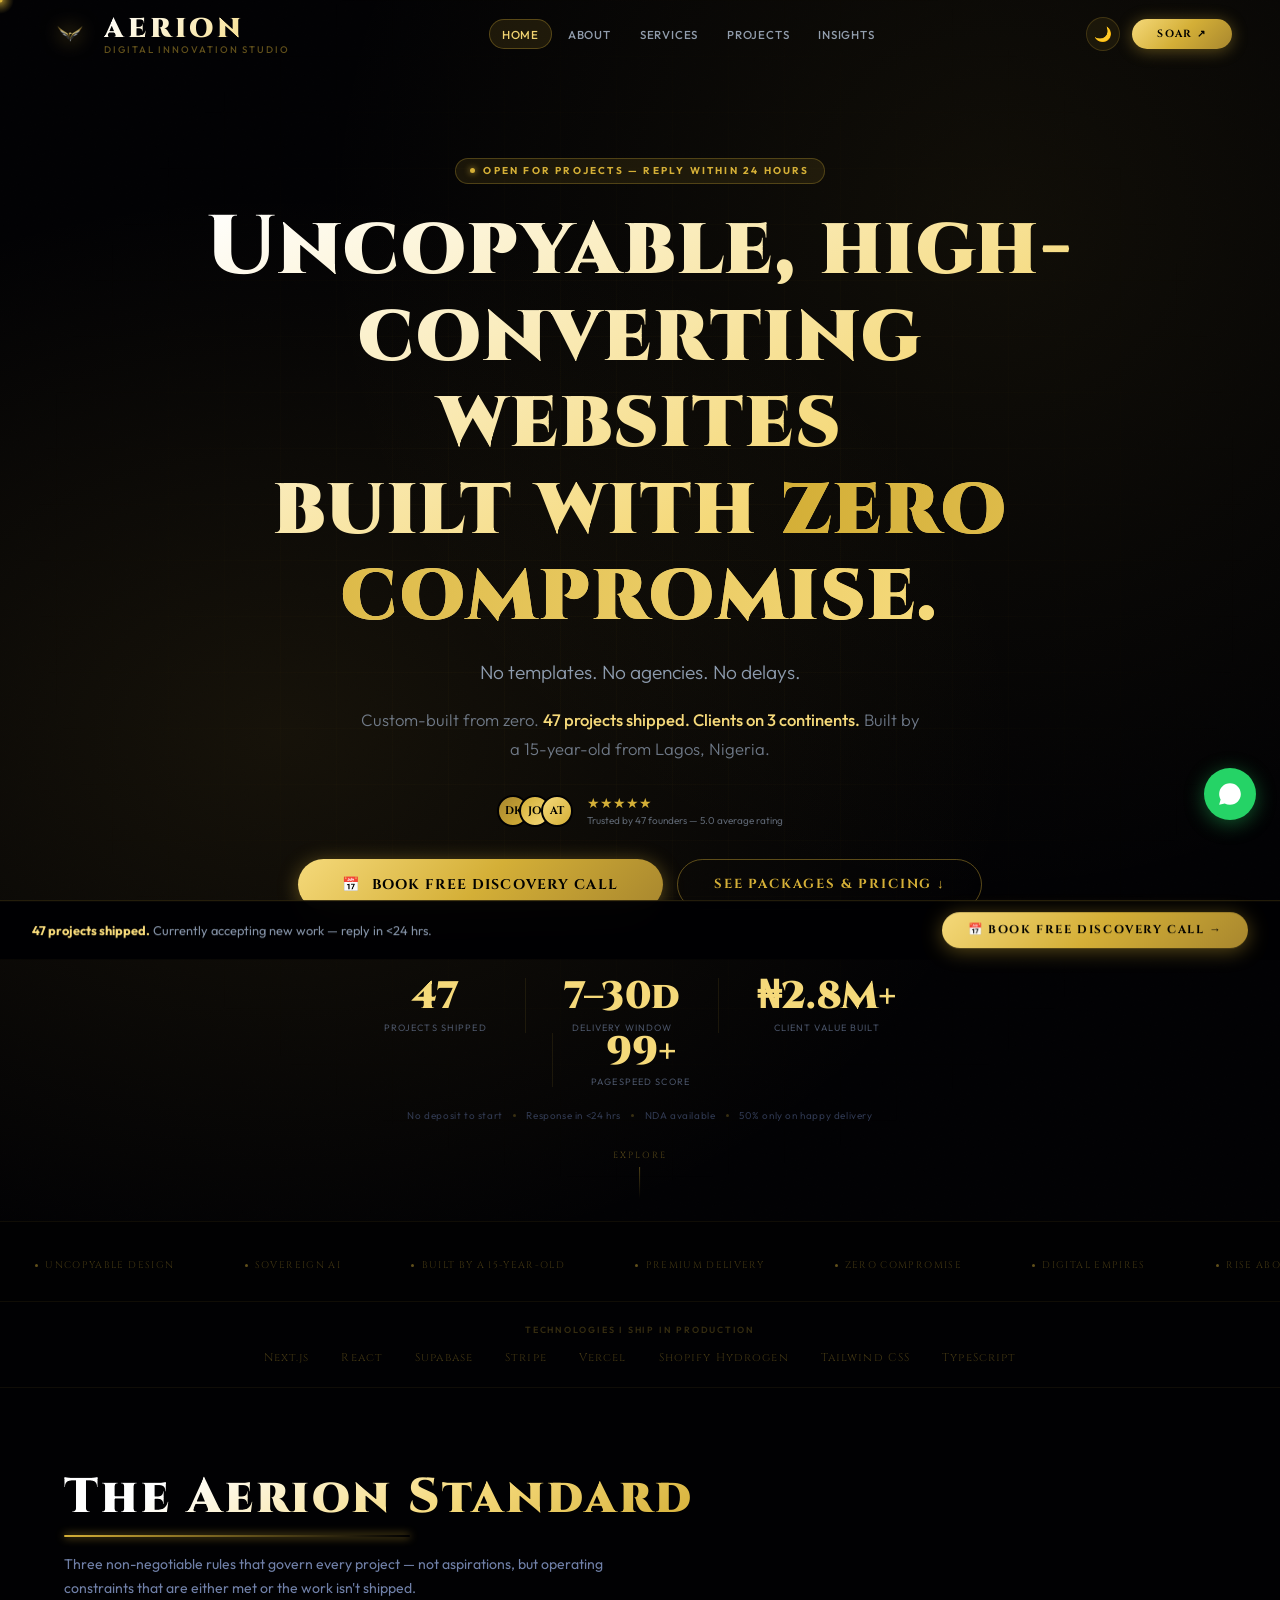
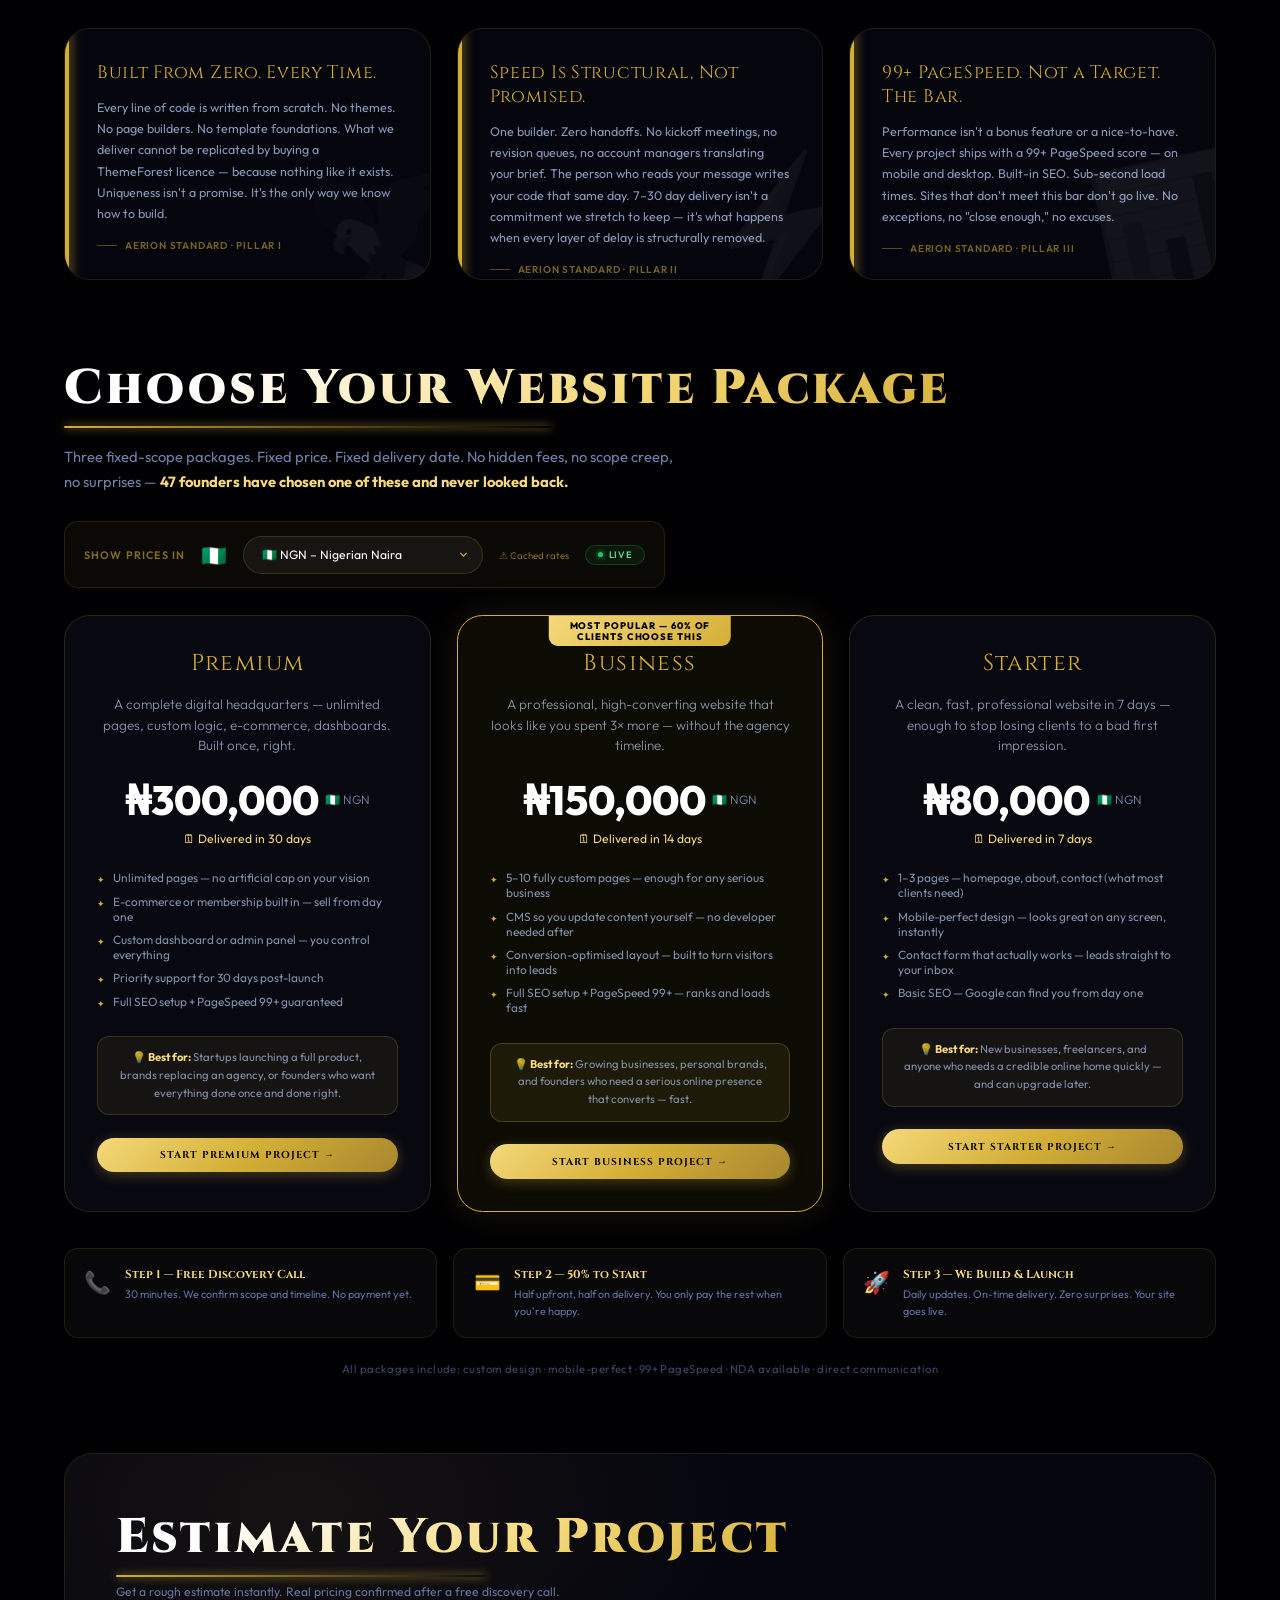
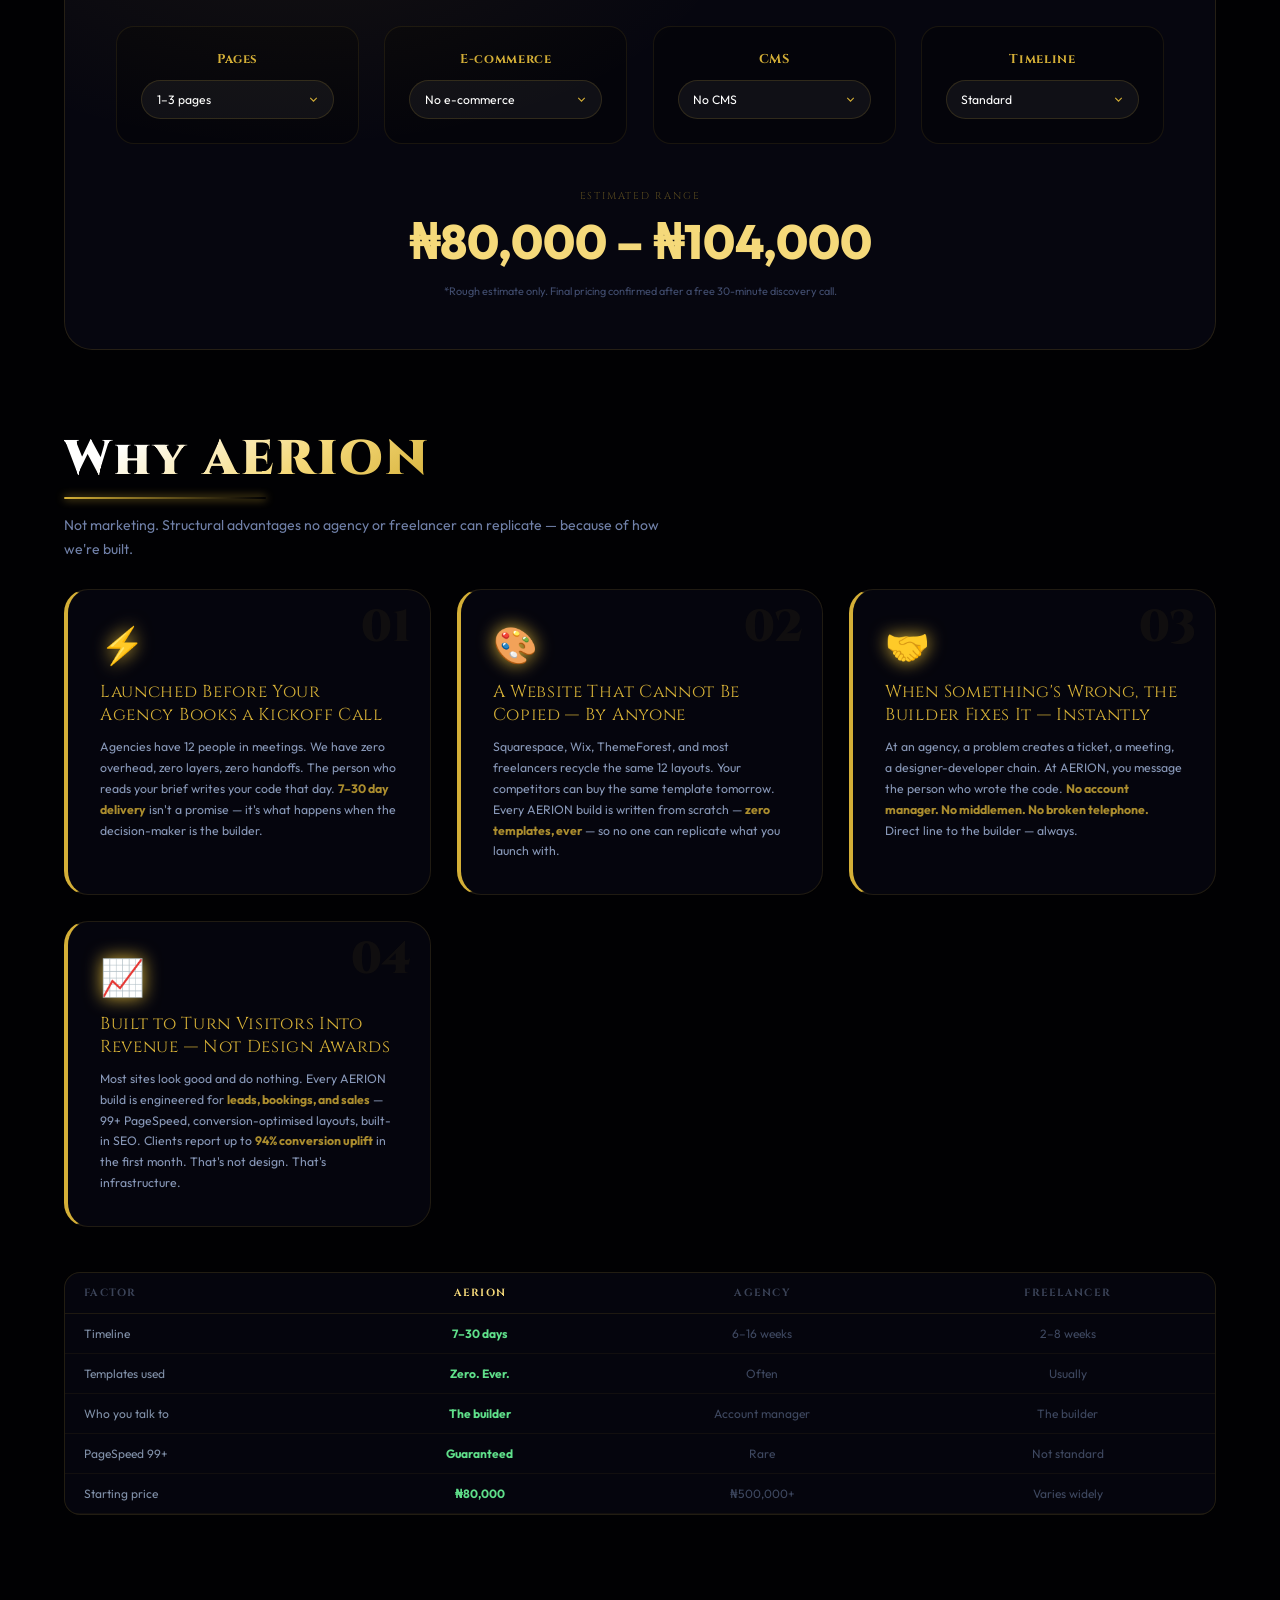
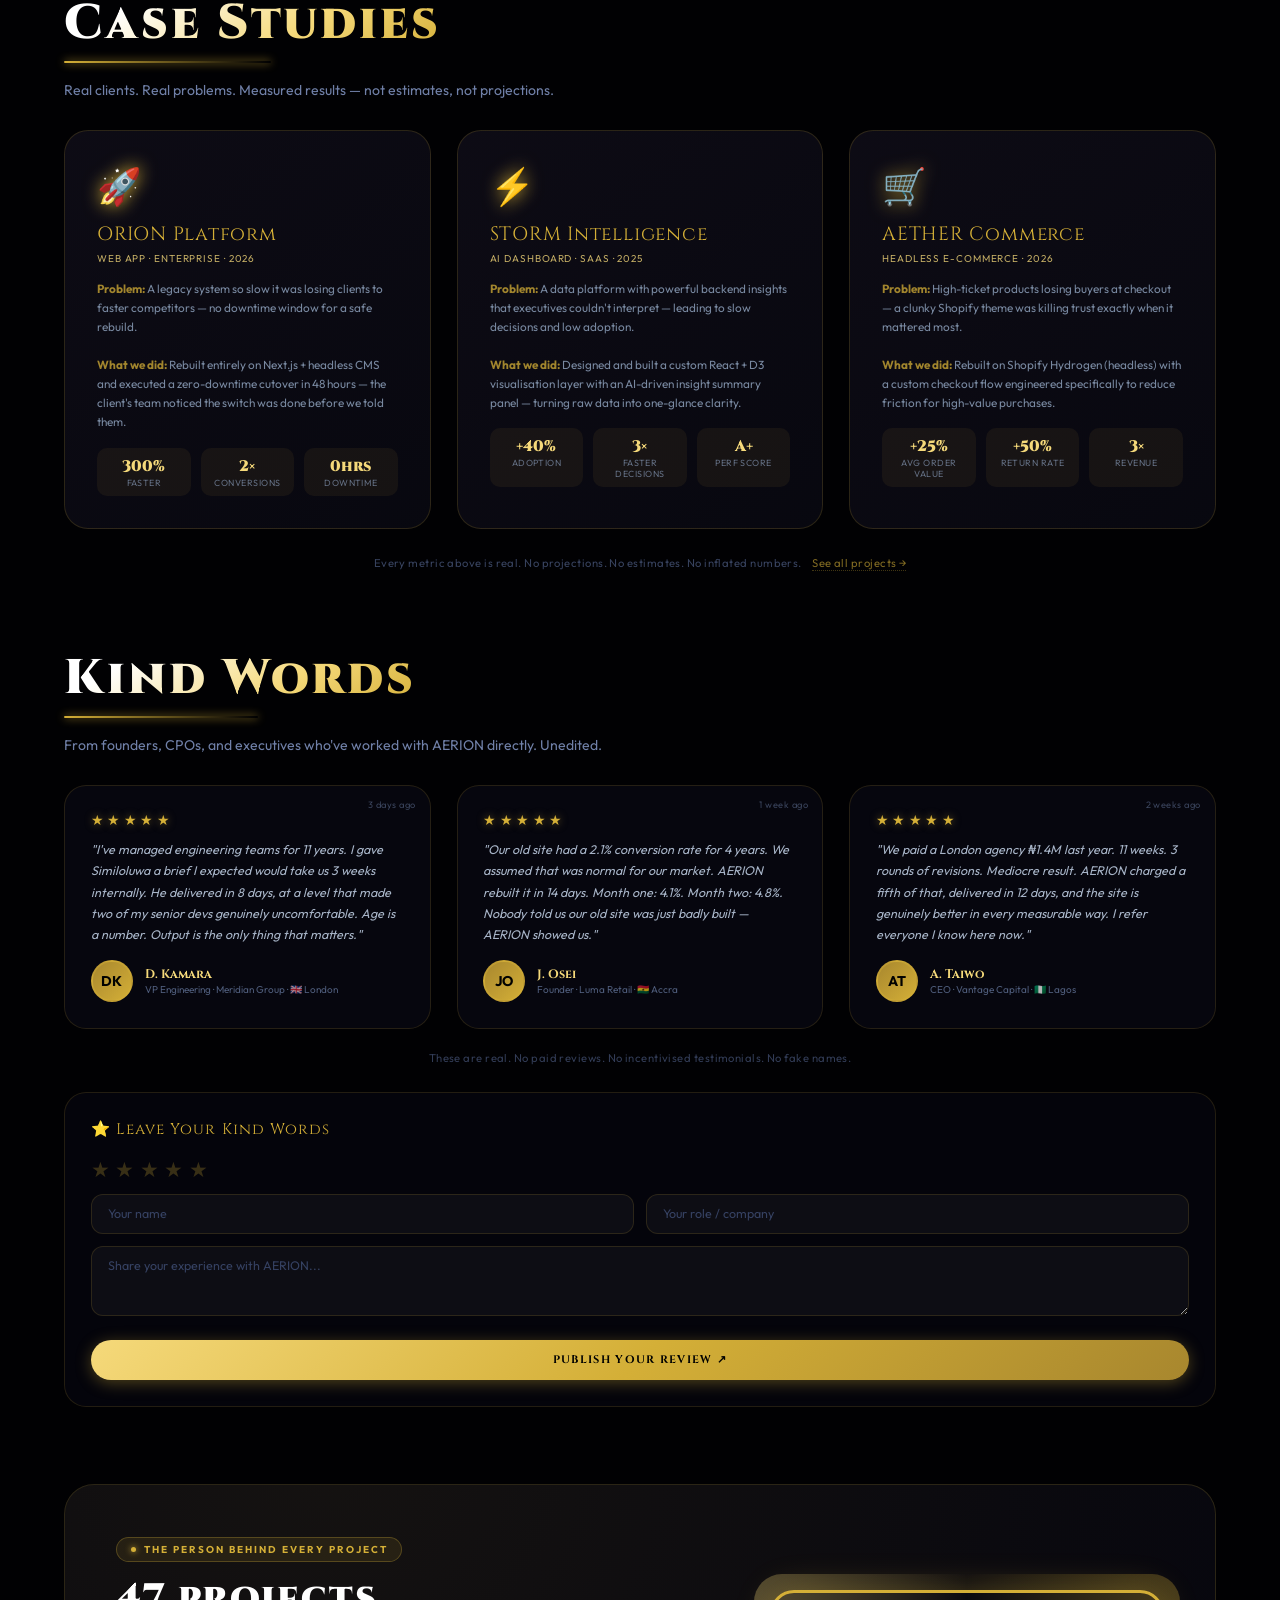
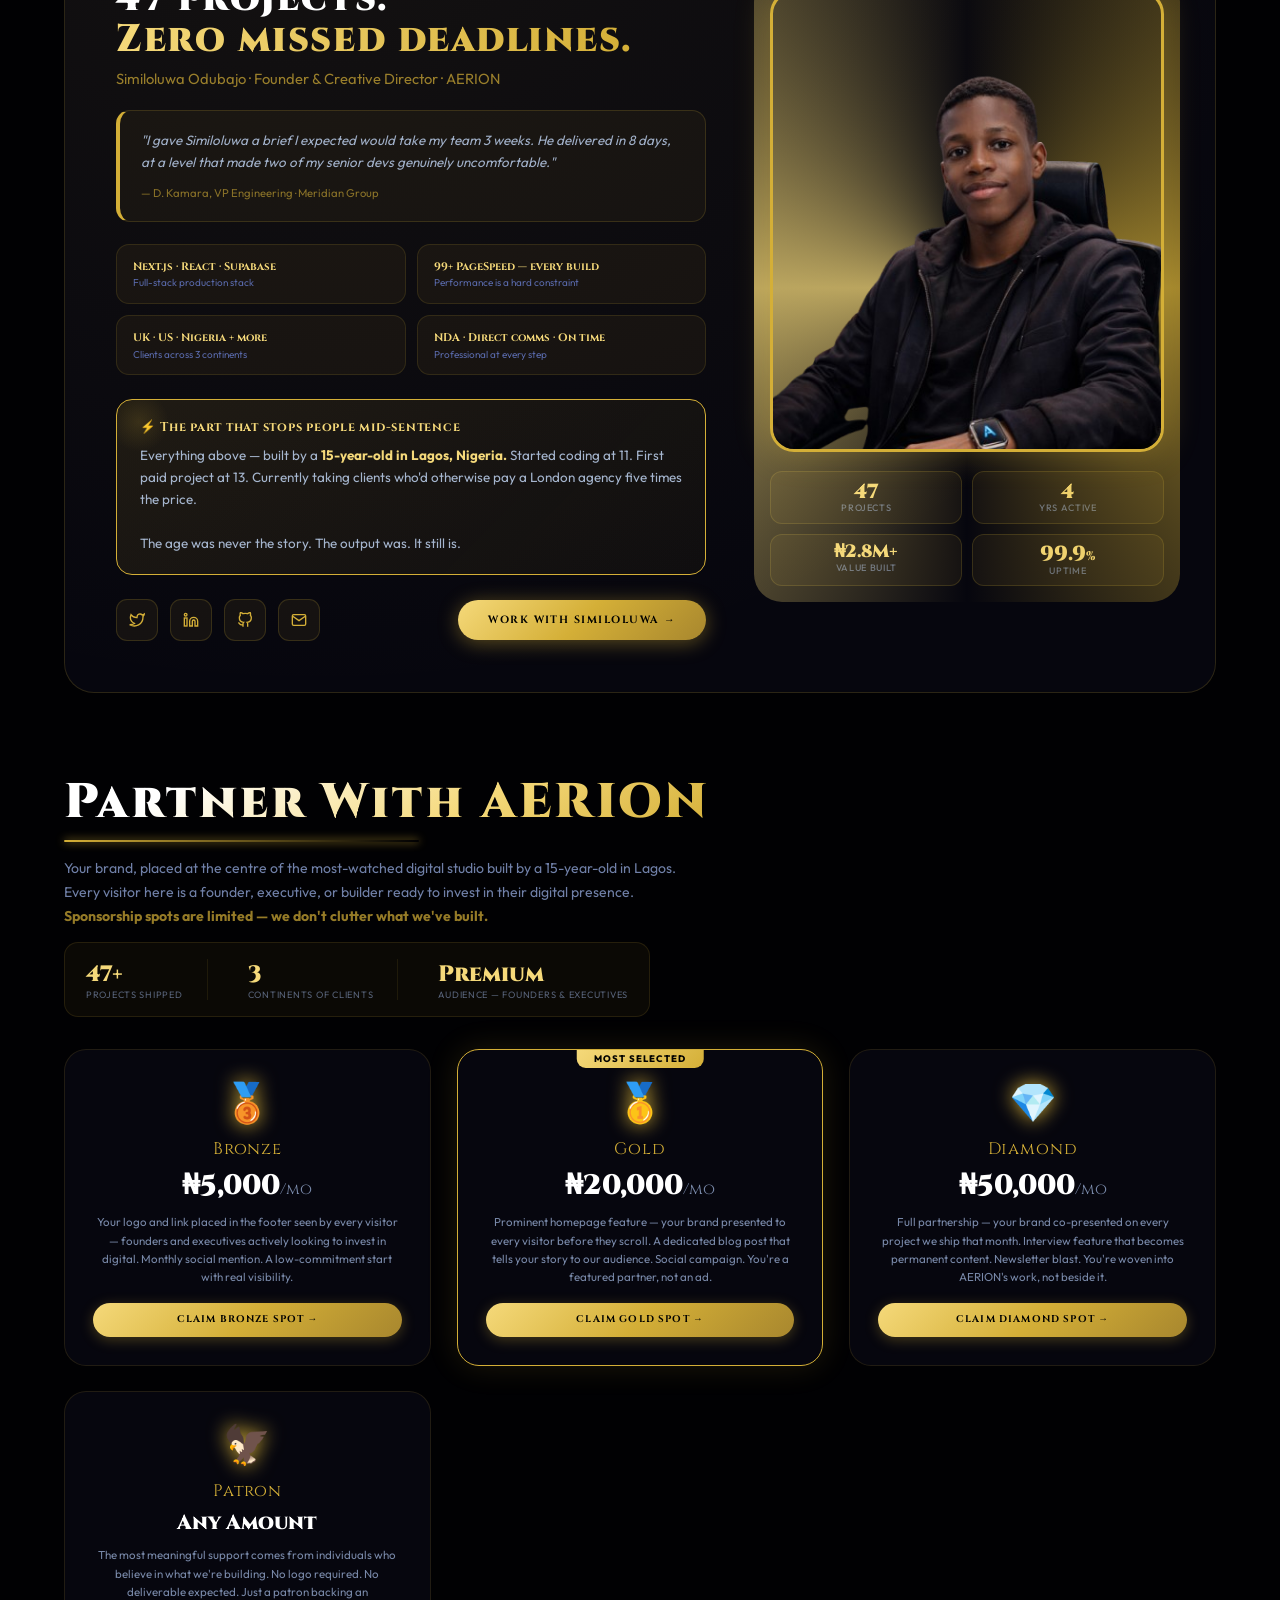
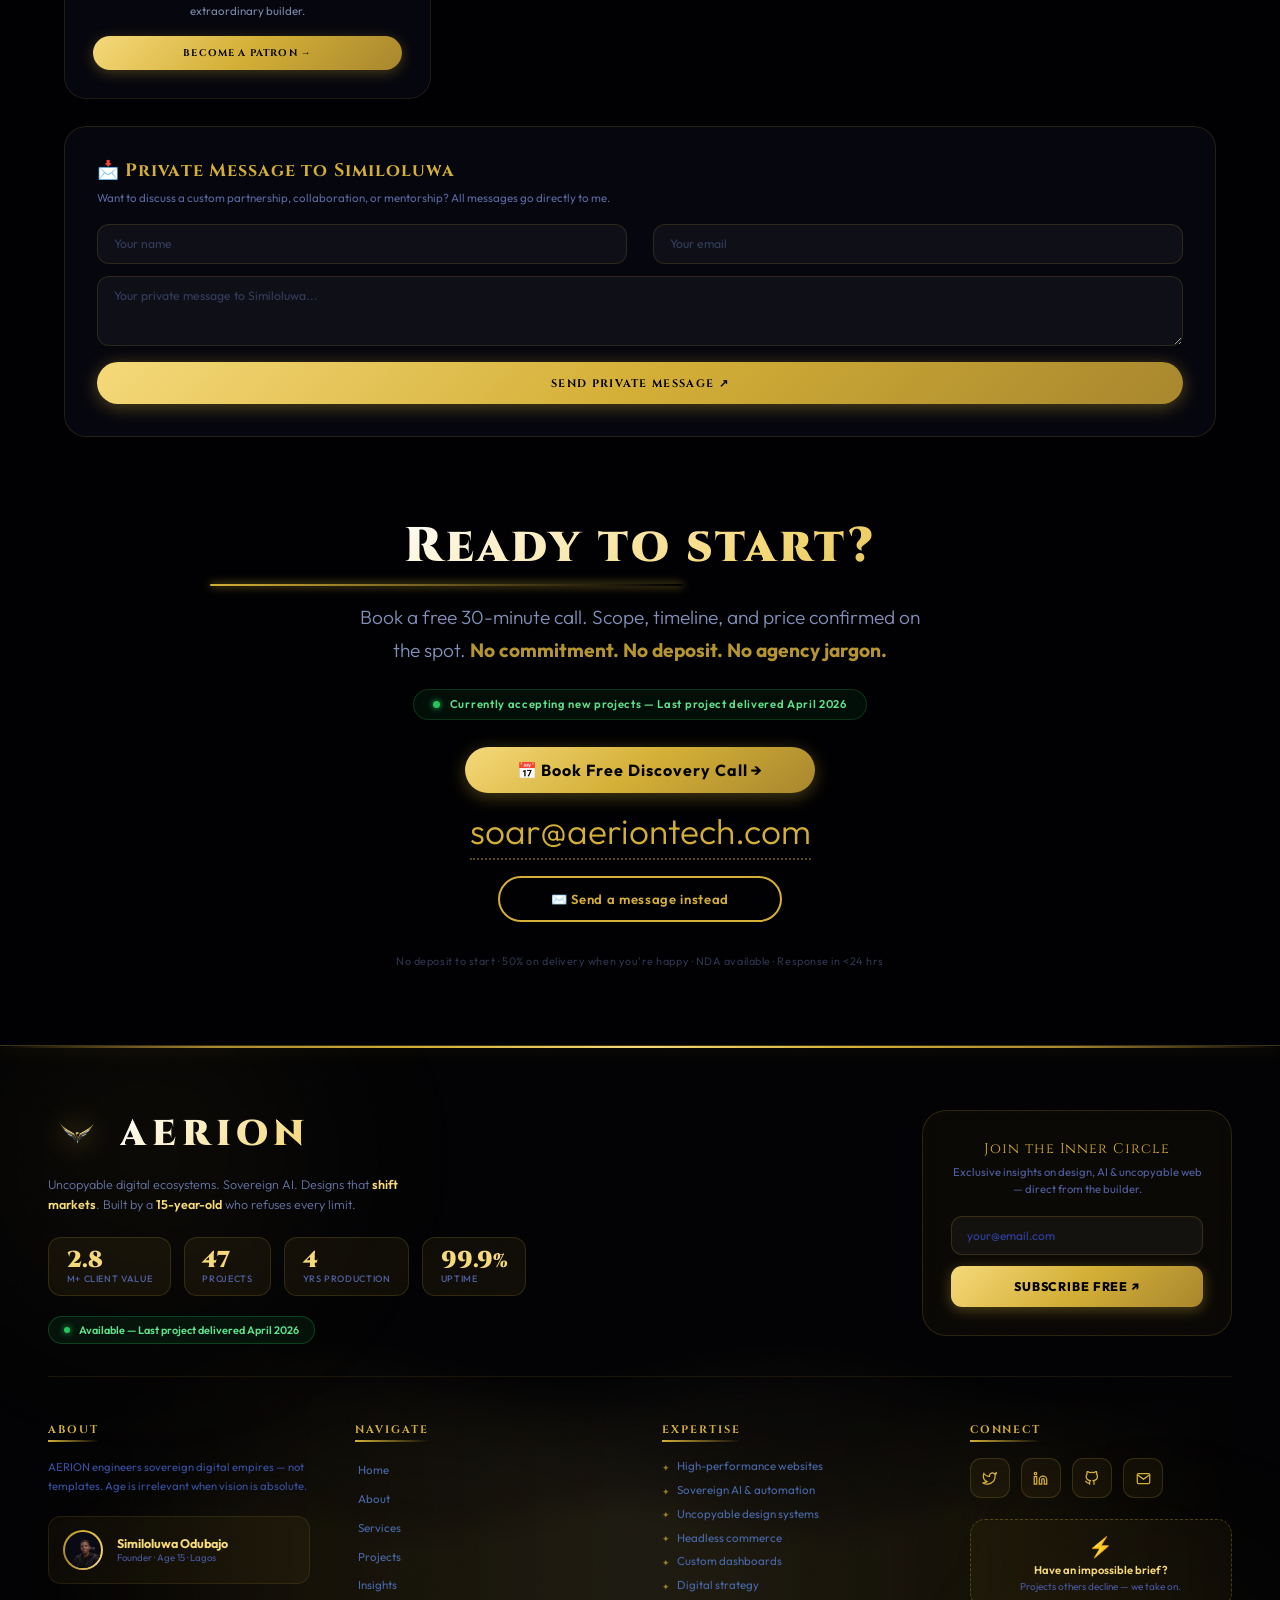
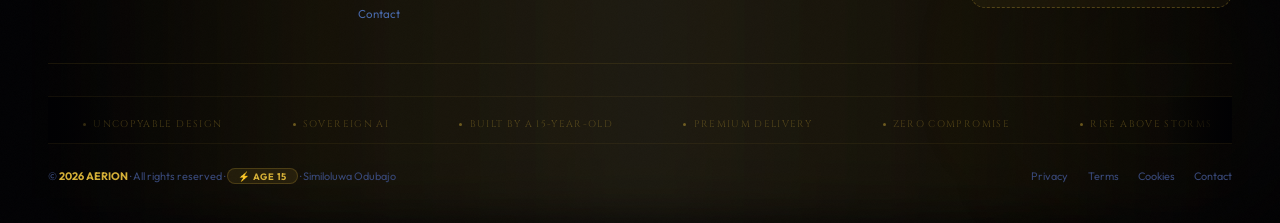
==== commit a7467504: "Change booking link and remove guarantee section Updated the booking link to point to 'contact.html'" ====
--- a/index.html
+++ b/index.html
@@ -588,7 +588,7 @@
 
     <!-- PRIMARY CTA — dominant, single action -->
     <div style="display:flex;flex-wrap:wrap;gap:.9rem;justify-content:center;margin-bottom:clamp(2.5rem,5vh,4rem);animation:saAvail .8s var(--eo) .6s both;">
-      <a href="https://calendly.com/simipceas/30min" class="sl-btn" style="font-size:clamp(.85rem,1.1vw,1rem);padding:clamp(1rem,1.6vh,1.2rem) clamp(2.2rem,3.5vw,3.5rem);letter-spacing:.08em;animation:br 2.8s ease-in-out infinite;">
+      <a href="contact.html" class="sl-btn" style="font-size:clamp(.85rem,1.1vw,1rem);padding:clamp(1rem,1.6vh,1.2rem) clamp(2.2rem,3.5vw,3.5rem);letter-spacing:.08em;animation:br 2.8s ease-in-out infinite;">
         📅&nbsp; Book Free Discovery Call
       </a>
       <a href="#packages" class="sl-btn-g" style="font-size:clamp(.82rem,1vw,.95rem);padding:clamp(.95rem,1.5vh,1.15rem) clamp(1.8rem,2.8vw,2.8rem);">
@@ -817,71 +817,6 @@
   <p class="rv" style="text-align:center;margin-top:1.5rem;font-size:clamp(.7rem,.88vw,.8rem);color:rgba(100,120,170,.6);letter-spacing:.04em;">
     All packages include: custom design · mobile-perfect · 99+ PageSpeed · NDA available · direct communication
   </p>
-
-<!-- ═══════════════ GUARANTEE SECTION ═══════════════ -->
-<div class="rv" style="margin-top:clamp(3rem,6vh,4rem);background:linear-gradient(135deg,rgba(212,175,55,.08),rgba(212,175,55,.02));border:1.5px solid rgba(212,175,55,.25);border-radius:clamp(16px,2vw,28px);padding:clamp(2rem,4vh,3rem) clamp(1.5rem,4vw,3rem);backdrop-filter:blur(12px);">
-  <div style="max-width:900px;margin:0 auto;">
-    <!-- Heading -->
-    <div style="text-align:center;margin-bottom:clamp(1.5rem,3vh,2.5rem);">
-      <div style="display:inline-flex;align-items:center;gap:.5rem;margin-bottom:.8rem;font-size:clamp(.6rem,.78vw,.72rem);font-weight:700;letter-spacing:.2em;text-transform:uppercase;color:var(--g);background:rgba(212,175,55,.12);border:1px solid rgba(212,175,55,.25);border-radius:40px;padding:.5rem 1rem;">
-        <span style="font-size:1.2rem;">✨</span>
-        Our Guarantee
-      </div>
-      <h3 style="font-family:'Cinzel',serif;font-size:clamp(1.4rem,2.5vw,1.8rem);font-weight:900;color:#fff;margin-bottom:.4rem;letter-spacing:.05em;">30-Day Satisfaction Guarantee</h3>
-      <p style="font-size:clamp(.8rem,1.1vw,.95rem);color:rgba(190,210,240,.7);line-height:1.6;max-width:600px;margin:0 auto;">Not happy with your site? We'll rebuild it or refund your money. No questions asked. Your success is our only metric.</p>
-    </div>
-
-    <!-- 5 Guarantee Benefits Grid -->
-    <div style="display:grid;grid-template-columns:repeat(auto-fit,minmax(clamp(140px,22vw,200px),1fr));gap:clamp(1rem,2vw,1.5rem);">
-      
-      <!-- Benefit 1: Unlimited Revisions -->
-      <div style="background:rgba(8,8,18,.6);border:1px solid rgba(212,175,55,.18);border-radius:clamp(12px,1.5vw,18px);padding:clamp(1.2rem,2vw,1.6rem);text-align:center;transition:all .35s cubic-bezier(.34,1.56,.64,1);" onmouseover="this.style.borderColor='var(--g)';this.style.boxShadow='0 8px 24px rgba(212,175,55,.16)';" onmouseout="this.style.borderColor='rgba(212,175,55,.18)';this.style.boxShadow='none';">
-        <span style="font-size:2rem;display:block;margin-bottom:.5rem;filter:drop-shadow(0 0 6px rgba(212,175,55,.4));">∞</span>
-        <div style="font-family:'Cinzel',serif;font-size:clamp(.75rem,.95vw,.88rem);color:var(--g);font-weight:700;margin-bottom:.35rem;letter-spacing:.05em;">Unlimited Revisions</div>
-        <p style="font-size:clamp(.65rem,.8vw,.75rem);color:rgba(140,160,190,.7);line-height:1.5;margin:0;">Until you're 100% happy</p>
-      </div>
-
-      <!-- Benefit 2: Money-Back -->
-      <div style="background:rgba(8,8,18,.6);border:1px solid rgba(212,175,55,.18);border-radius:clamp(12px,1.5vw,18px);padding:clamp(1.2rem,2vw,1.6rem);text-align:center;transition:all .35s cubic-bezier(.34,1.56,.64,1);" onmouseover="this.style.borderColor='var(--g)';this.style.boxShadow='0 8px 24px rgba(212,175,55,.16)';" onmouseout="this.style.borderColor='rgba(212,175,55,.18)';this.style.boxShadow='none';">
-        <span style="font-size:2rem;display:block;margin-bottom:.5rem;filter:drop-shadow(0 0 6px rgba(212,175,55,.4));">💰</span>
-        <div style="font-family:'Cinzel',serif;font-size:clamp(.75rem,.95vw,.88rem);color:var(--g);font-weight:700;margin-bottom:.35rem;letter-spacing:.05em;">Money-Back Guarantee</div>
-        <p style="font-size:clamp(.65rem,.8vw,.75rem);color:rgba(140,160,190,.7);line-height:1.5;margin:0;">If unhappy after 30 days</p>
-      </div>
-
-      <!-- Benefit 3: Bug Fixes -->
-      <div style="background:rgba(8,8,18,.6);border:1px solid rgba(212,175,55,.18);border-radius:clamp(12px,1.5vw,18px);padding:clamp(1.2rem,2vw,1.6rem);text-align:center;transition:all .35s cubic-bezier(.34,1.56,.64,1);" onmouseover="this.style.borderColor='var(--g)';this.style.boxShadow='0 8px 24px rgba(212,175,55,.16)';" onmouseout="this.style.borderColor='rgba(212,175,55,.18)';this.style.boxShadow='none';">
-        <span style="font-size:2rem;display:block;margin-bottom:.5rem;filter:drop-shadow(0 0 6px rgba(212,175,55,.4));">🔧</span>
-        <div style="font-family:'Cinzel',serif;font-size:clamp(.75rem,.95vw,.88rem);color:var(--g);font-weight:700;margin-bottom:.35rem;letter-spacing:.05em;">24-Hour Bug Fixes</div>
-        <p style="font-size:clamp(.65rem,.8vw,.75rem);color:rgba(140,160,190,.7);line-height:1.5;margin:0;">Critical issues fixed ASAP</p>
-      </div>
-
-      <!-- Benefit 4: Code Ownership -->
-      <div style="background:rgba(8,8,18,.6);border:1px solid rgba(212,175,55,.18);border-radius:clamp(12px,1.5vw,18px);padding:clamp(1.2rem,2vw,1.6rem);text-align:center;transition:all .35s cubic-bezier(.34,1.56,.64,1);" onmouseover="this.style.borderColor='var(--g)';this.style.boxShadow='0 8px 24px rgba(212,175,55,.16)';" onmouseout="this.style.borderColor='rgba(212,175,55,.18)';this.style.boxShadow='none';">
-        <span style="font-size:2rem;display:block;margin-bottom:.5rem;filter:drop-shadow(0 0 6px rgba(212,175,55,.4));">🔐</span>
-        <div style="font-family:'Cinzel',serif;font-size:clamp(.75rem,.95vw,.88rem);color:var(--g);font-weight:700;margin-bottom:.35rem;letter-spacing:.05em;">100% Code Ownership</div>
-        <p style="font-size:clamp(.65rem,.8vw,.75rem);color:rgba(140,160,190,.7);line-height:1.5;margin:0;">All source code is yours</p>
-      </div>
-
-      <!-- Benefit 5: Direct Support -->
-      <div style="background:rgba(8,8,18,.6);border:1px solid rgba(212,175,55,.18);border-radius:clamp(12px,1.5vw,18px);padding:clamp(1.2rem,2vw,1.6rem);text-align:center;transition:all .35s cubic-bezier(.34,1.56,.64,1);" onmouseover="this.style.borderColor='var(--g)';this.style.boxShadow='0 8px 24px rgba(212,175,55,.16)';" onmouseout="this.style.borderColor='rgba(212,175,55,.18)';this.style.boxShadow='none';">
-        <span style="font-size:2rem;display:block;margin-bottom:.5rem;filter:drop-shadow(0 0 6px rgba(212,175,55,.4));">👤</span>
-        <div style="font-family:'Cinzel',serif;font-size:clamp(.75rem,.95vw,.88rem);color:var(--g);font-weight:700;margin-bottom:.35rem;letter-spacing:.05em;">Direct Support</div>
-        <p style="font-size:clamp(.65rem,.8vw,.75rem);color:rgba(140,160,190,.7);line-height:1.5;margin:0;">Message me, not a chatbot</p>
-      </div>
-    </div>
-
-    <!-- CTA -->
-    <div style="text-align:center;margin-top:clamp(1.8rem,3vh,2.5rem);">
-      <a href="https://calendly.com/simipceas/30min" style="display:inline-flex;align-items:center;gap:.4rem;padding:clamp(.7rem,1.2vh,.85rem) clamp(1.8rem,3vw,2.5rem);font-family:'Cinzel',serif;font-size:clamp(.72rem,.88vw,.82rem);font-weight:700;letter-spacing:.08em;text-transform:uppercase;color:#020200;background:linear-gradient(135deg,var(--gl),var(--g));border:none;border-radius:40px;cursor:pointer;text-decoration:none;transition:all .35s cubic-bezier(.34,1.56,.64,1);box-shadow:0 4px 20px rgba(212,175,55,.3);" onmouseover="this.style.transform='translateY(-3px) scale(1.05)';this.style.boxShadow='0 8px 32px rgba(212,175,55,.5)';" onmouseout="this.style.transform='translateY(0) scale(1)';this.style.boxShadow='0 4px 20px rgba(212,175,55,.3)';">
-        Book Your Risk-Free Call
-        <span>→</span>
-      </a>
-      <p style="font-size:clamp(.65rem,.78vw,.7rem);color:rgba(140,160,190,.6);margin-top:.8rem;letter-spacing:.04em;">No credit card required. No strings attached.</p>
-    </div>
-  </div>
-</div>
-<!-- ═══════════════ END GUARANTEE ═══════════════ -->
-
 </div>
 
 <!-- CALCULATOR -->
@@ -1049,54 +984,6 @@
   <p class="rv" style="text-align:center;margin-top:clamp(1.2rem,2.5vh,2rem);font-size:clamp(.7rem,.88vw,.8rem);color:rgba(100,120,170,.5);letter-spacing:.04em;">
     These are real. No paid reviews. No incentivised testimonials. No fake names.
   </p>
-  </div>
-
-<!-- ═══════════════ TRUST SIGNALS SECTION ═══════════════ -->
-<div style="background:rgba(212,175,55,.04);border-top:1px solid rgba(212,175,55,.15);border-bottom:1px solid rgba(212,175,55,.15);padding:clamp(2rem,4vh,3rem) clamp(1.2rem,5vw,4rem);margin-top:clamp(3rem,6vh,4rem);">
-  <div style="max-width:1380px;margin:0 auto;">
-    <div style="text-align:center;margin-bottom:clamp(1.8rem,3.5vh,2.5rem);">
-      <div style="display:inline-flex;align-items:center;gap:.4rem;font-size:clamp(.58rem,.72vw,.68rem);font-weight:700;letter-spacing:.18em;text-transform:uppercase;color:var(--g);margin-bottom:.8rem;">
-        <span style="font-size:.8rem;">✓</span>
-        Verified & Secure
-      </div>
-    </div>
-
-    <!-- 4 Trust Badges Grid -->
-    <div style="display:grid;grid-template-columns:repeat(auto-fit,minmax(clamp(160px,20vw,220px),1fr));gap:clamp(1.2rem,2vw,1.8rem);">
-      
-      <!-- Badge 1: SSL Security -->
-      <div style="background:rgba(8,8,18,.7);border:1px solid rgba(212,175,55,.18);border-radius:clamp(12px,1.5vw,18px);padding:clamp(1.2rem,2vw,1.5rem);text-align:center;transition:all .35s cubic-bezier(.34,1.56,.64,1);" onmouseover="this.style.borderColor='var(--g)';this.style.transform='translateY(-4px)';this.style.boxShadow='0 12px 32px rgba(212,175,55,.16)';" onmouseout="this.style.borderColor='rgba(212,175,55,.18)';this.style.transform='translateY(0)';this.style.boxShadow='none';">
-        <span style="font-size:2.2rem;display:block;margin-bottom:.6rem;filter:drop-shadow(0 0 8px rgba(212,175,55,.3));">🔒</span>
-        <div style="font-family:'Cinzel',serif;font-size:clamp(.7rem,.88vw,.82rem);color:var(--g);font-weight:700;margin-bottom:.4rem;letter-spacing:.05em;">SSL Encrypted</div>
-        <p style="font-size:clamp(.62rem,.75vw,.7rem);color:rgba(140,160,190,.65);line-height:1.5;margin:0;">256-bit security</p>
-      </div>
-
-      <!-- Badge 2: GDPR Compliance -->
-      <div style="background:rgba(8,8,18,.7);border:1px solid rgba(212,175,55,.18);border-radius:clamp(12px,1.5vw,18px);padding:clamp(1.2rem,2vw,1.5rem);text-align:center;transition:all .35s cubic-bezier(.34,1.56,.64,1);" onmouseover="this.style.borderColor='var(--g)';this.style.transform='translateY(-4px)';this.style.boxShadow='0 12px 32px rgba(212,175,55,.16)';" onmouseout="this.style.borderColor='rgba(212,175,55,.18)';this.style.transform='translateY(0)';this.style.boxShadow='none';">
-        <span style="font-size:2.2rem;display:block;margin-bottom:.6rem;filter:drop-shadow(0 0 8px rgba(212,175,55,.3));">⚖️</span>
-        <div style="font-family:'Cinzel',serif;font-size:clamp(.7rem,.88vw,.82rem);color:var(--g);font-weight:700;margin-bottom:.4rem;letter-spacing:.05em;">GDPR Compliant</div>
-        <p style="font-size:clamp(.62rem,.75vw,.7rem);color:rgba(140,160,190,.65);line-height:1.5;margin:0;">Full data protection</p>
-      </div>
-
-      <!-- Badge 3: Stripe Verified -->
-      <div style="background:rgba(8,8,18,.7);border:1px solid rgba(212,175,55,.18);border-radius:clamp(12px,1.5vw,18px);padding:clamp(1.2rem,2vw,1.5rem);text-align:center;transition:all .35s cubic-bezier(.34,1.56,.64,1);" onmouseover="this.style.borderColor='var(--g)';this.style.transform='translateY(-4px)';this.style.boxShadow='0 12px 32px rgba(212,175,55,.16)';" onmouseout="this.style.borderColor='rgba(212,175,55,.18)';this.style.transform='translateY(0)';this.style.boxShadow='none';">
-        <span style="font-size:2.2rem;display:block;margin-bottom:.6rem;filter:drop-shadow(0 0 8px rgba(212,175,55,.3));">💳</span>
-        <div style="font-family:'Cinzel',serif;font-size:clamp(.7rem,.88vw,.82rem);color:var(--g);font-weight:700;margin-bottom:.4rem;letter-spacing:.05em;">Stripe Verified</div>
-        <p style="font-size:clamp(.62rem,.75vw,.7rem);color:rgba(140,160,190,.65);line-height:1.5;margin:0;">Secure payments</p>
-      </div>
-
-      <!-- Badge 4: Direct Access -->
-      <div style="background:rgba(8,8,18,.7);border:1px solid rgba(212,175,55,.18);border-radius:clamp(12px,1.5vw,18px);padding:clamp(1.2rem,2vw,1.5rem);text-align:center;transition:all .35s cubic-bezier(.34,1.56,.64,1);" onmouseover="this.style.borderColor='var(--g)';this.style.transform='translateY(-4px)';this.style.boxShadow='0 12px 32px rgba(212,175,55,.16)';" onmouseout="this.style.borderColor='rgba(212,175,55,.18)';this.style.transform='translateY(0)';this.style.boxShadow='none';">
-        <span style="font-size:2.2rem;display:block;margin-bottom:.6rem;filter:drop-shadow(0 0 8px rgba(212,175,55,.3));">👤</span>
-        <div style="font-family:'Cinzel',serif;font-size:clamp(.7rem,.88vw,.82rem);color:var(--g);font-weight:700;margin-bottom:.4rem;letter-spacing:.05em;">Direct to Founder</div>
-        <p style="font-size:clamp(.62rem,.75vw,.7rem);color:rgba(140,160,190,.65);line-height:1.5;margin:0;">No middlemen ever</p>
-      </div>
-    </div>
-  </div>
-</div>
-<!-- ═══════════════ END TRUST SIGNALS ═══════════════ -->
-
-</main>
   <div class="kw-form rv">
     <div class="kw-form-title">⭐ Leave Your Kind Words</div>
     <div class="kw-stars-input" id="kwStars">
@@ -1296,7 +1183,7 @@
       </div>
     </div>
     <div style="display:flex;flex-direction:column;align-items:center;gap:1rem;margin-bottom:2rem;" class="rv">
-      <a href="https://calendly.com/simipceas/30min" class="btn-pr" style="font-size:clamp(.9rem,1.25vw,1.05rem);">
+      <a href="contact.html" class="btn-pr" style="font-size:clamp(.9rem,1.25vw,1.05rem);">
         📅 Book Free Discovery Call →
       </a>
       <a href="mailto:soar@aeriontech.com" class="cont-email">soar@aeriontech.com</a>
@@ -1309,8 +1196,6 @@
 </div>
 
 </main>
-
-
 
 <!-- FOOTER -->
 <footer class="ft">
@@ -1399,7 +1284,7 @@
 </footer>
 
 <!-- WHATSAPP FLOATING BUTTON -->
-<a href="https://wa.me/2348138396493?text=Hi%2C+I%27d+like+to+discuss+a+project+with+AERION."
+<a href="https://wa.me/2348000000000?text=Hi%2C+I%27d+like+to+discuss+a+project+with+AERION."
    target="_blank" rel="noopener"
    id="waBtn"
    style="position:fixed;bottom:5rem;right:1.5rem;z-index:997;width:52px;height:52px;border-radius:50%;background:#25D366;display:flex;align-items:center;justify-content:center;box-shadow:0 4px 20px rgba(37,211,102,.4);transition:transform .3s cubic-bezier(.34,1.56,.64,1),box-shadow .3s;text-decoration:none;"
